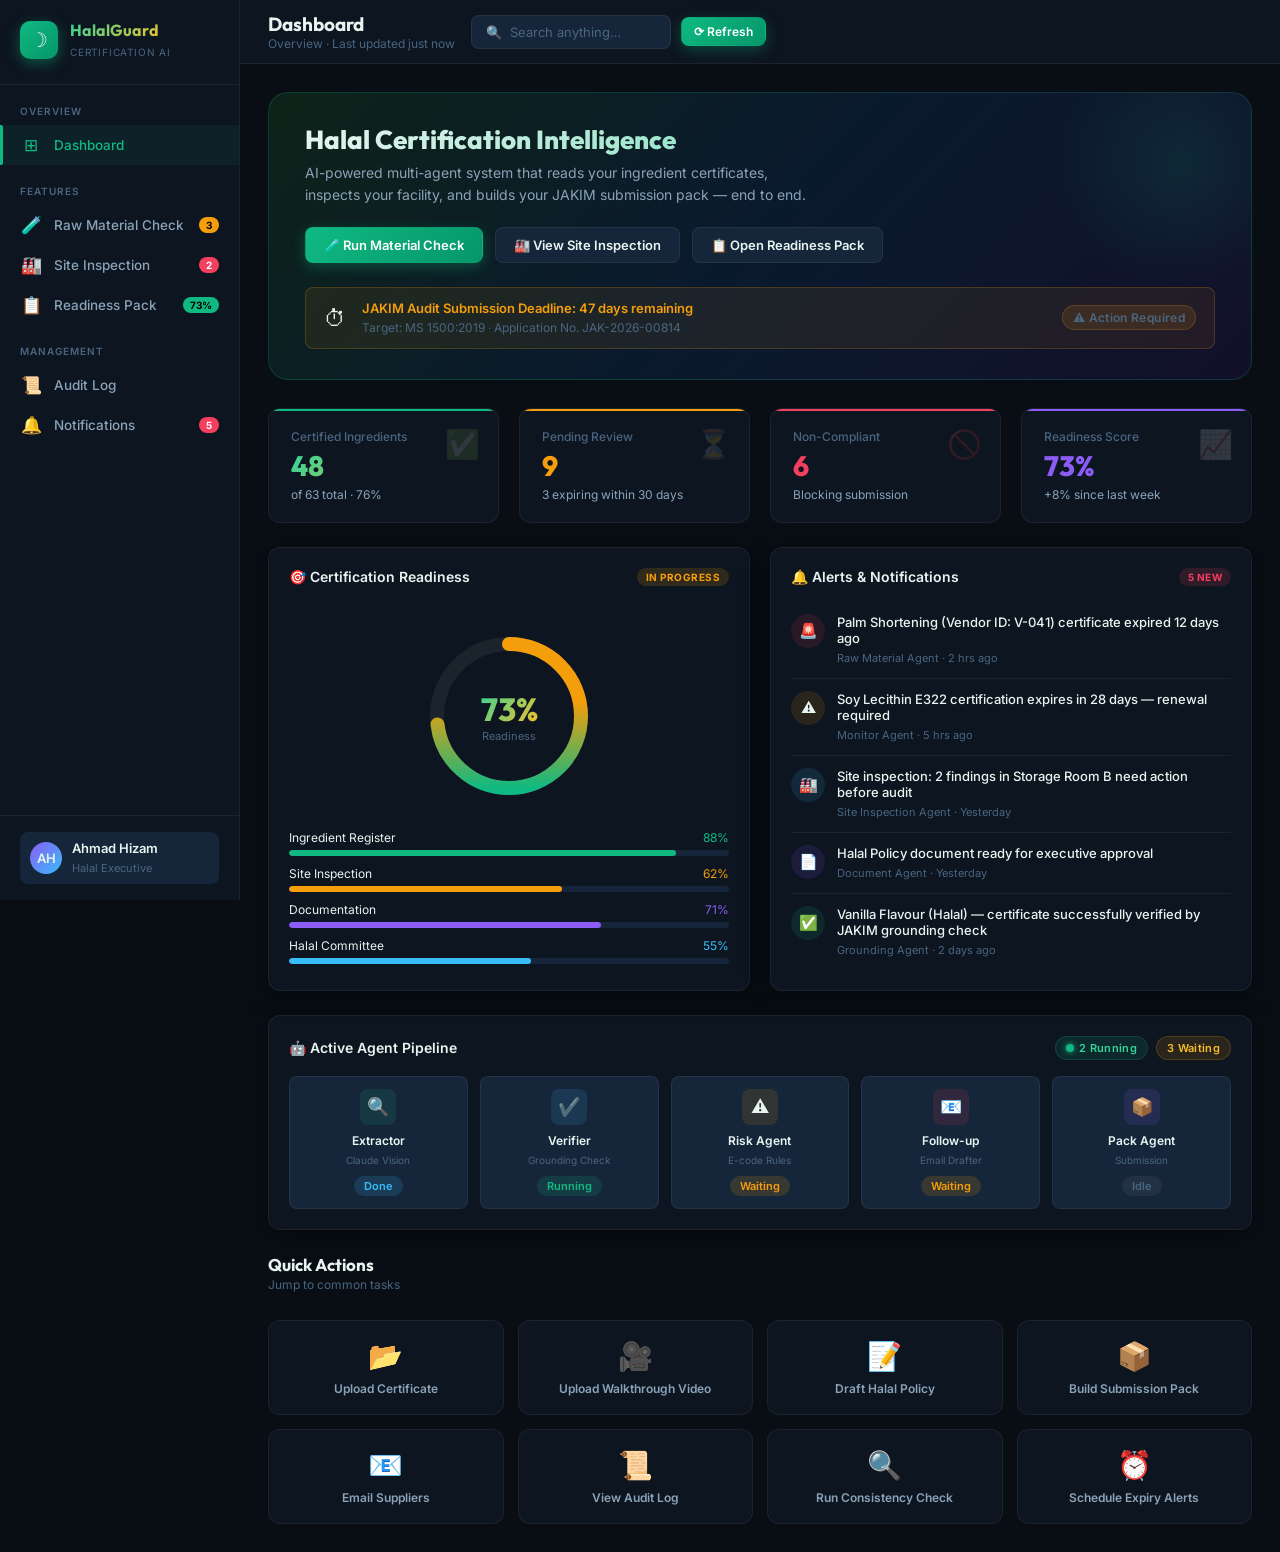
==== dashboard/index.html @ 676f3e1f "Add HalalReady dashboard frontend suite and proposal" ====
<!DOCTYPE html>
<html lang="en">
<head>
  <meta charset="UTF-8" />
  <meta name="viewport" content="width=device-width, initial-scale=1.0" />
  <title>HalalGuard — Halal Certification Intelligence Platform</title>
  <script>window.location.replace("dashboard.html");</script>
</head>
<body></body>
</html>
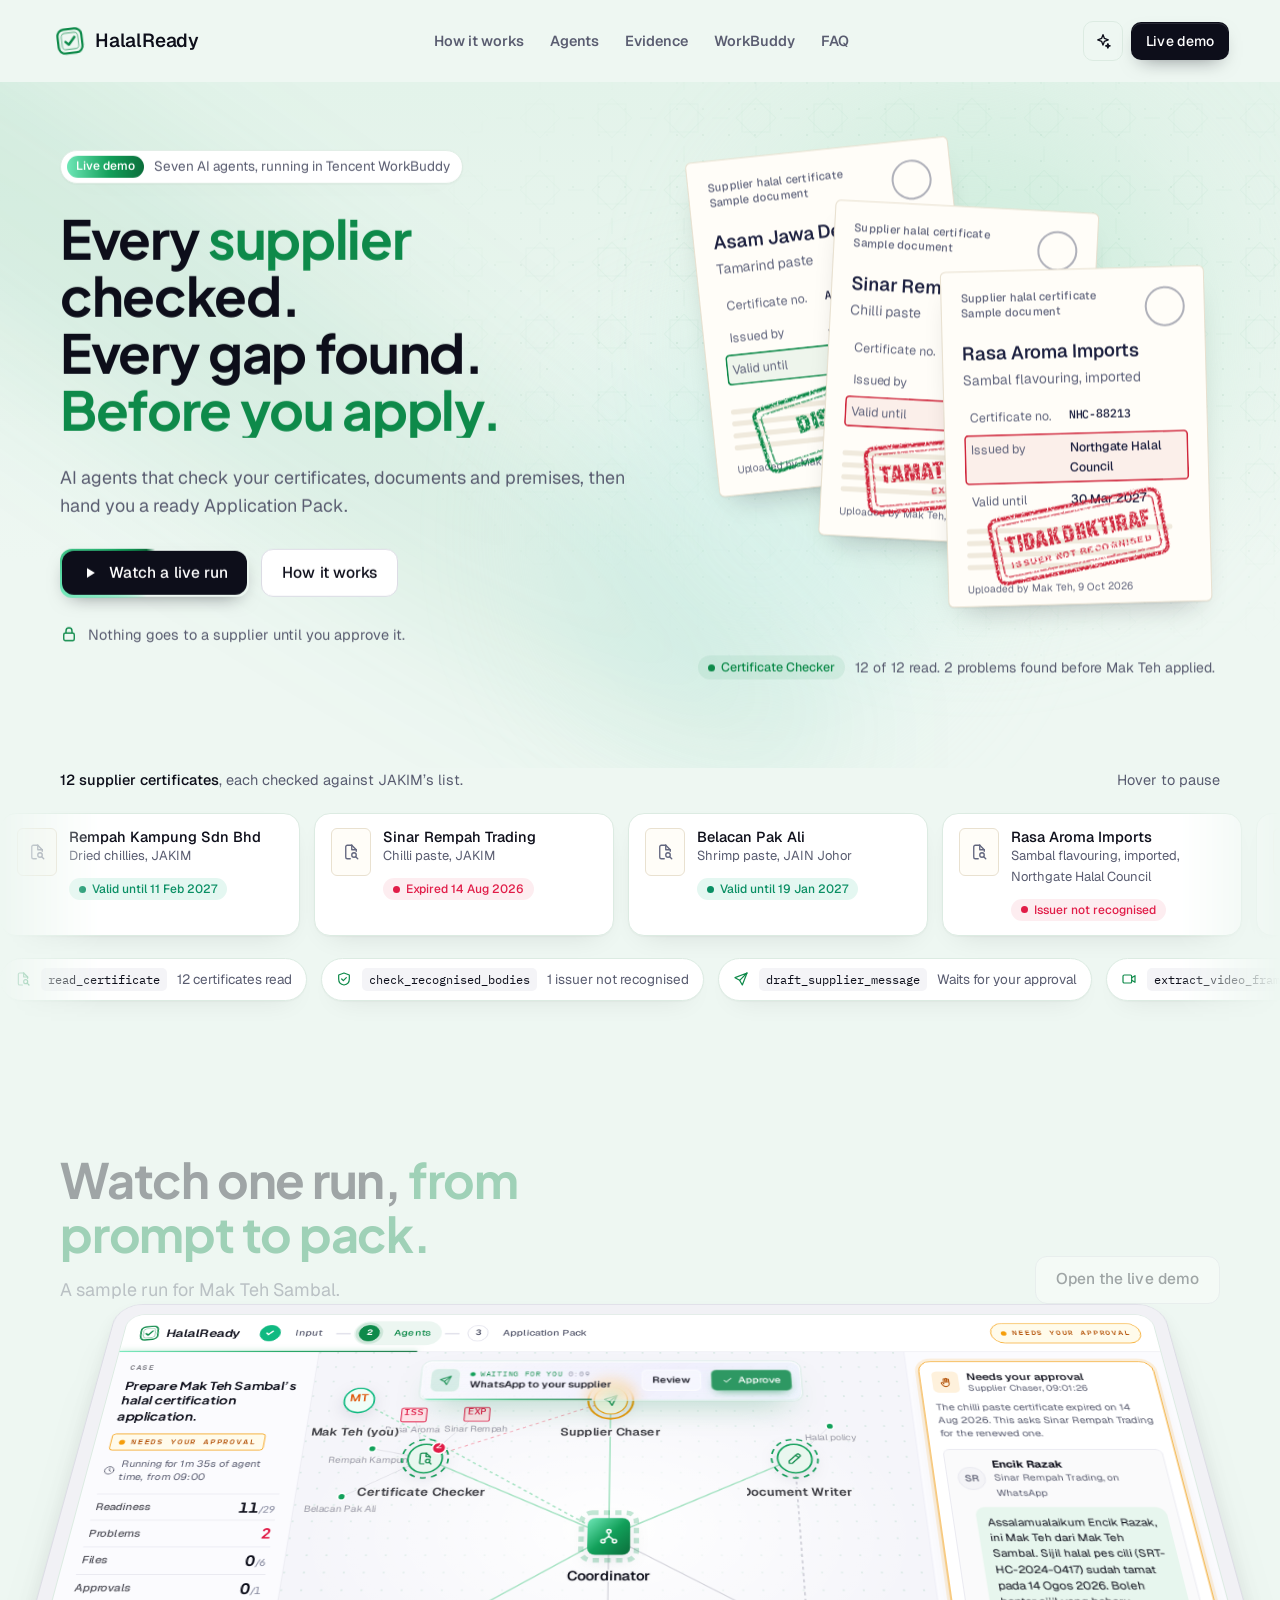
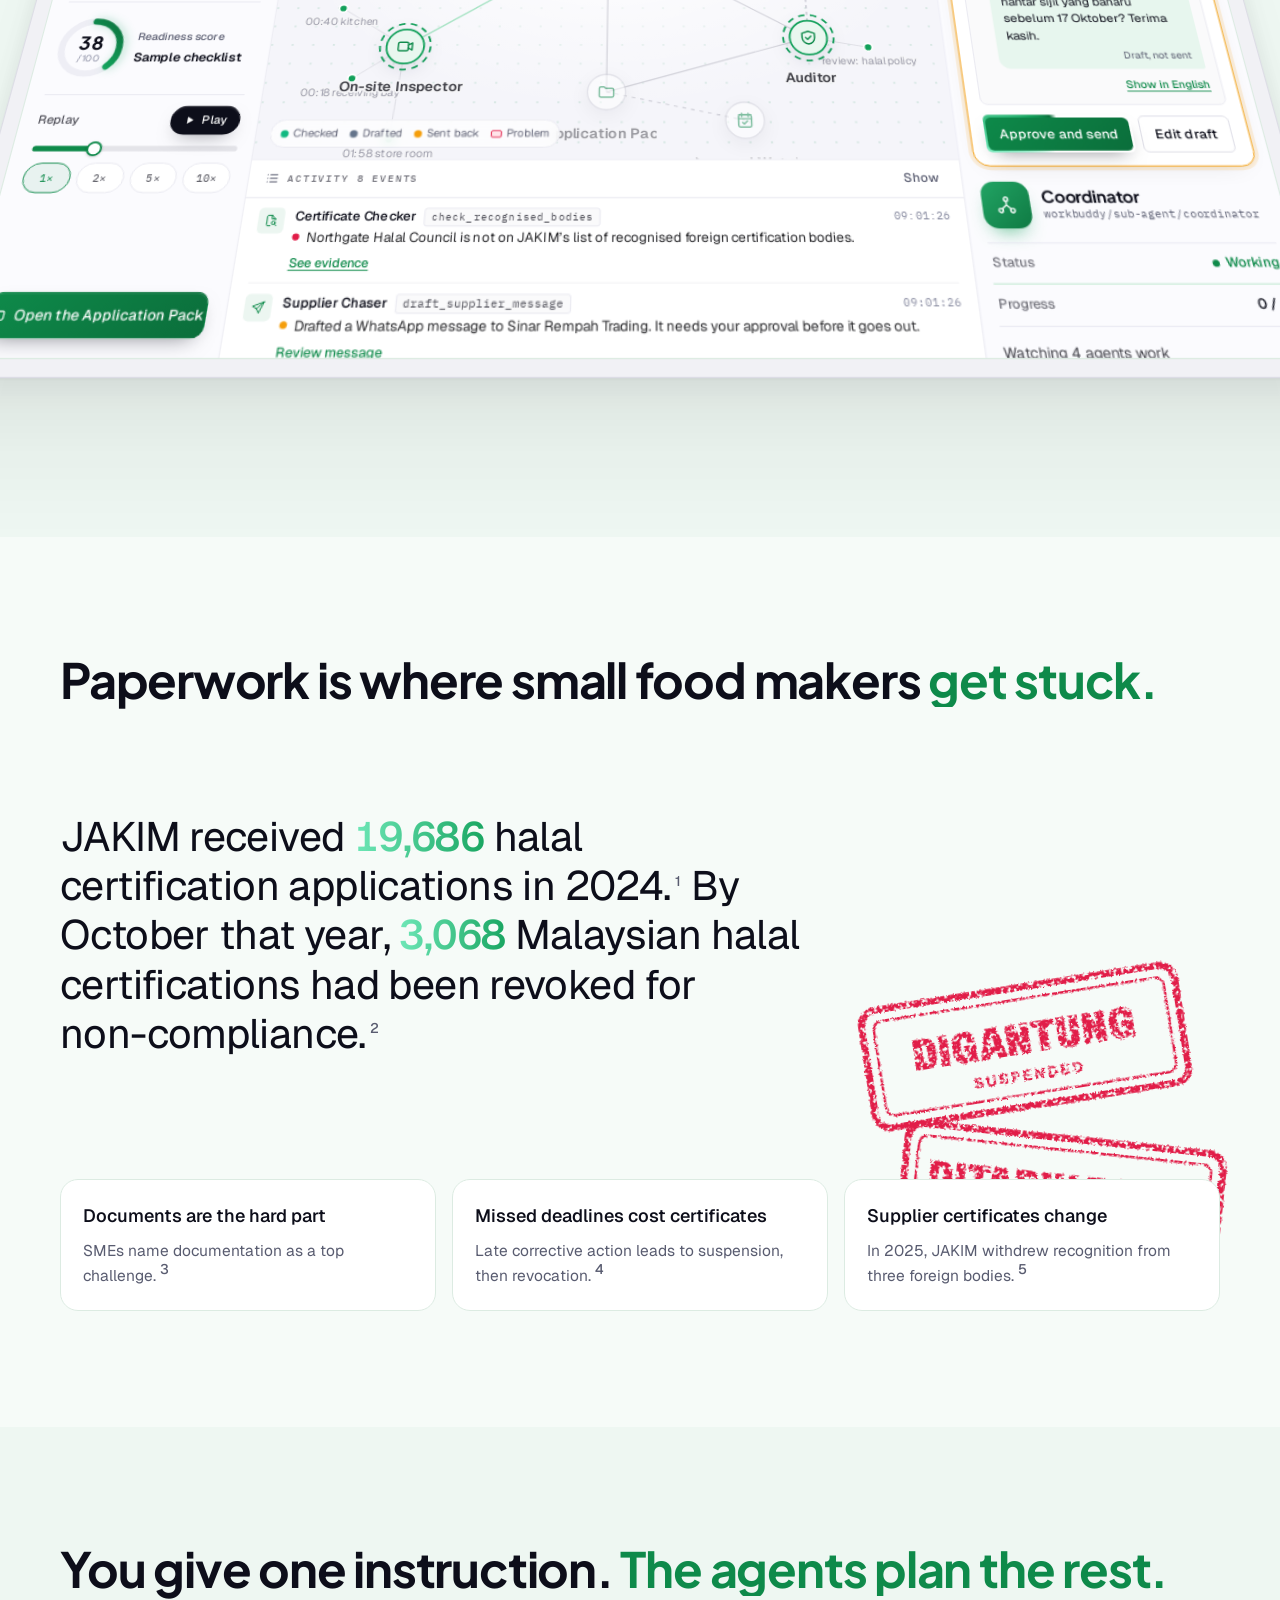
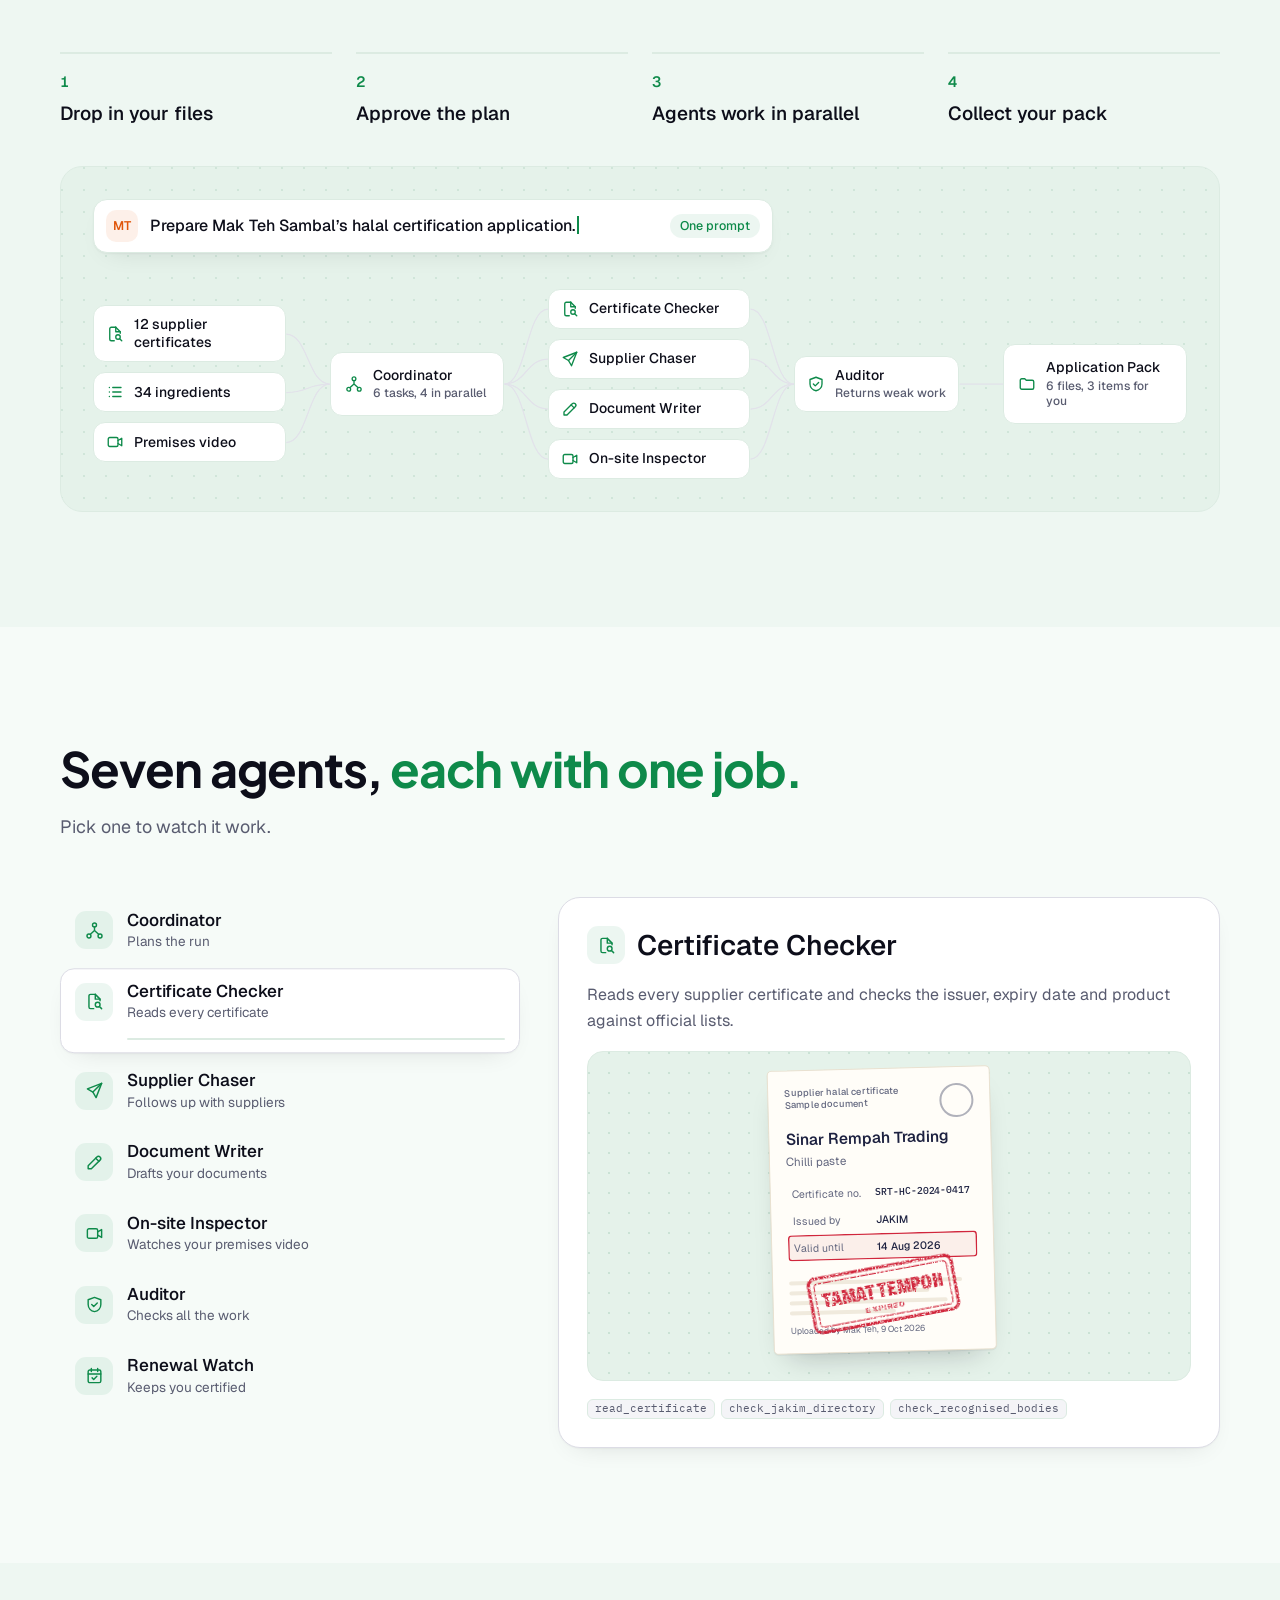
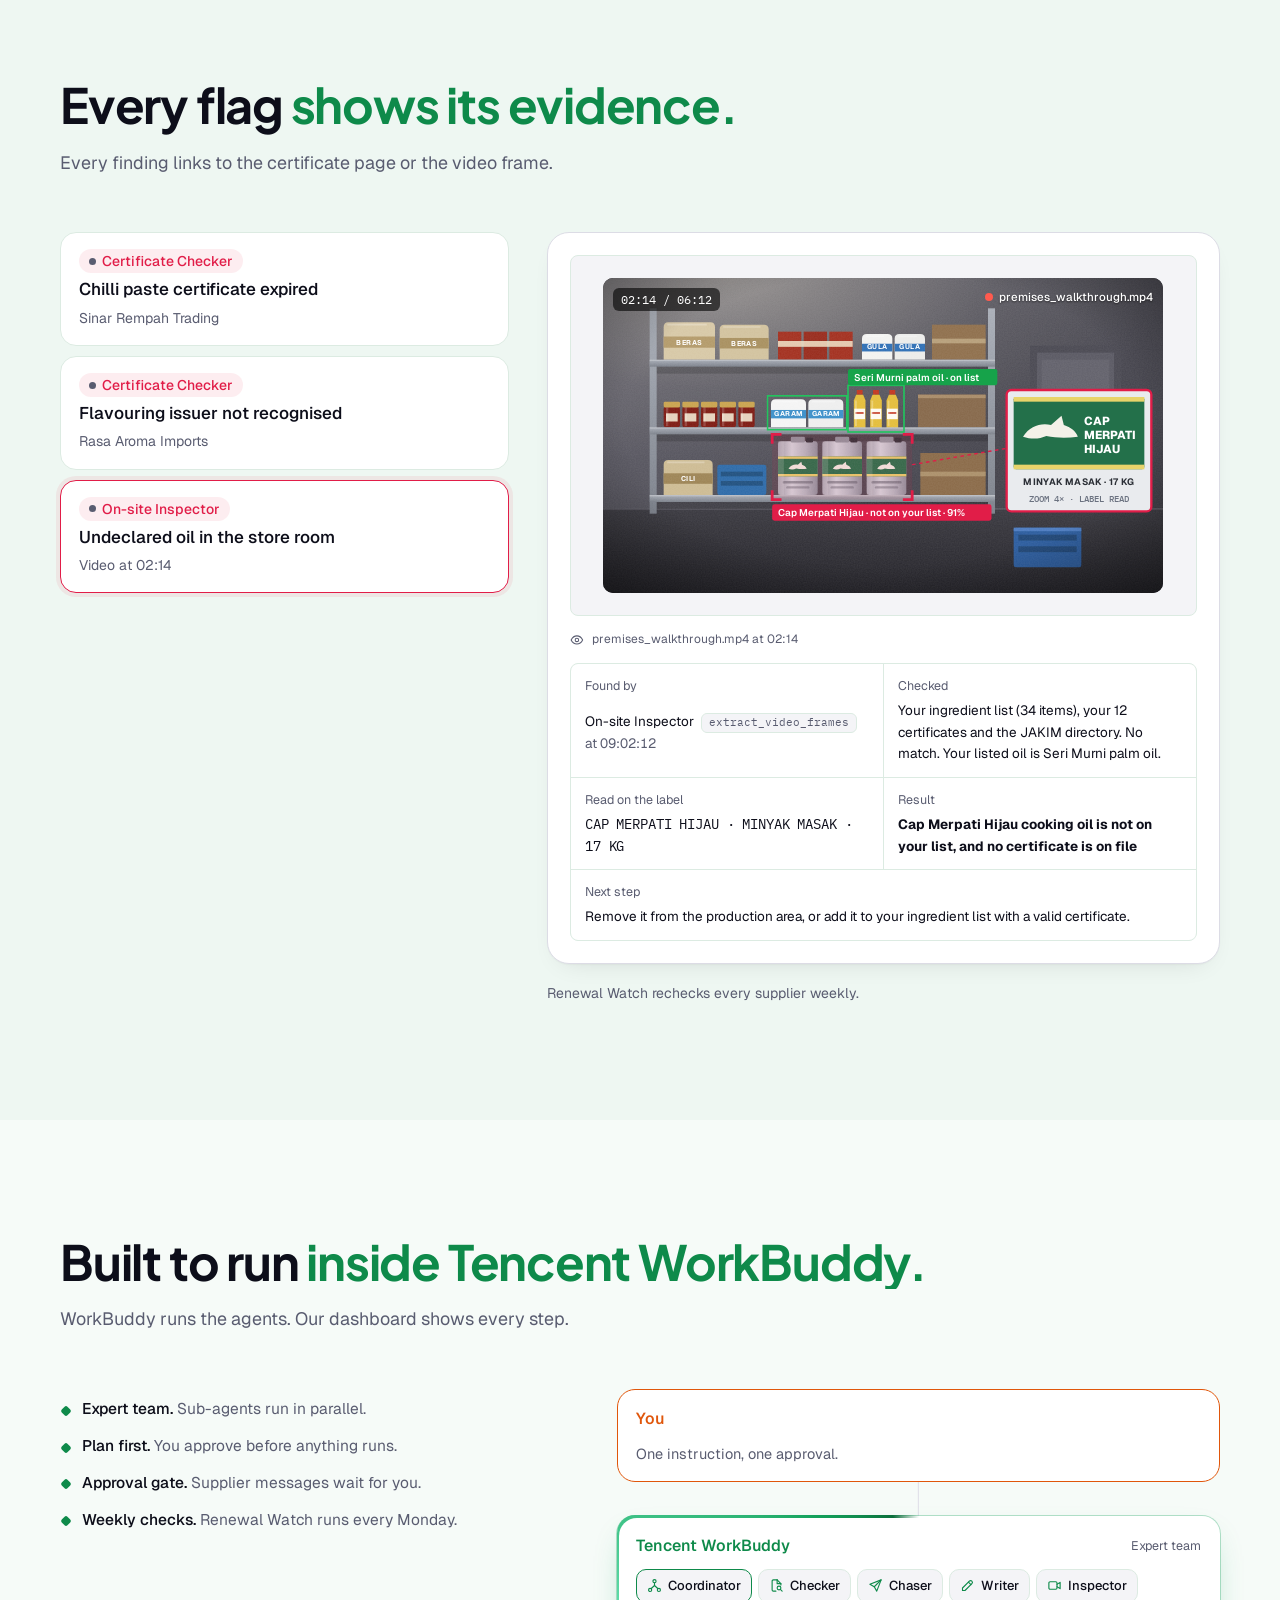
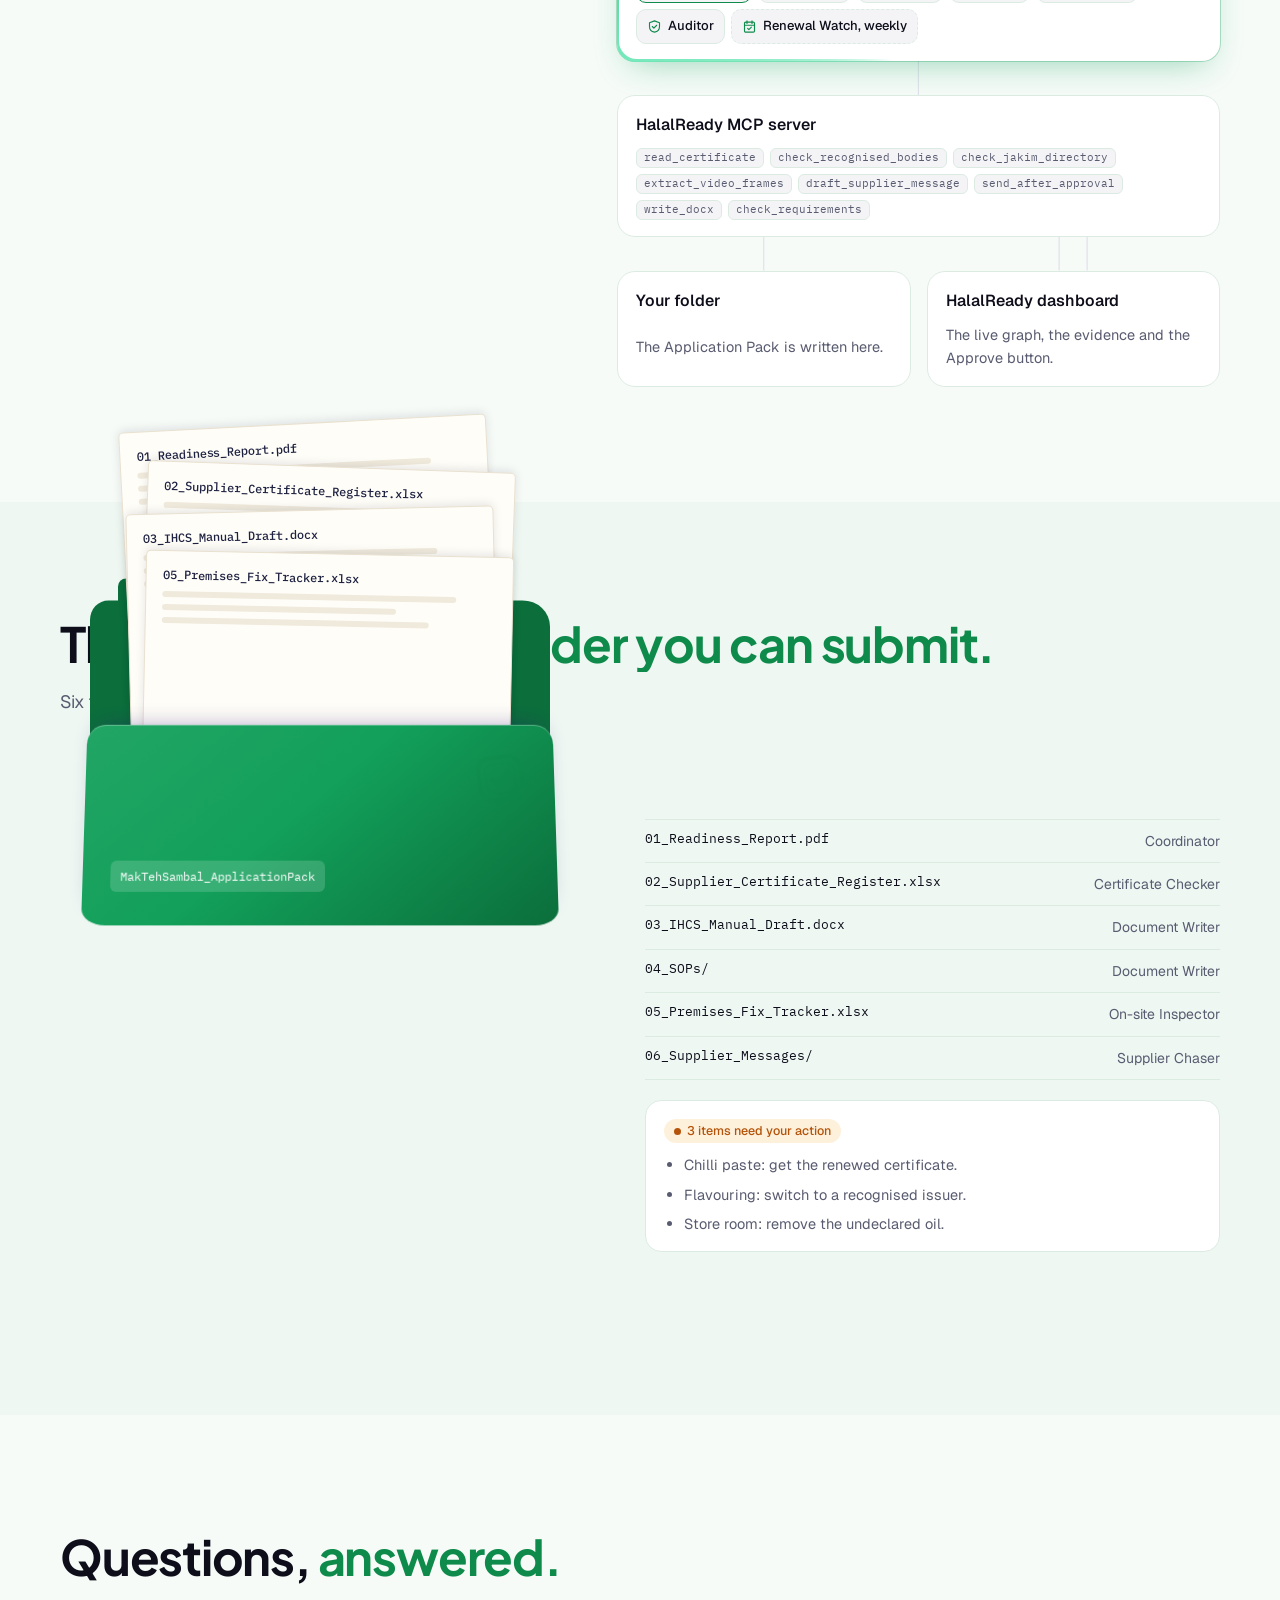
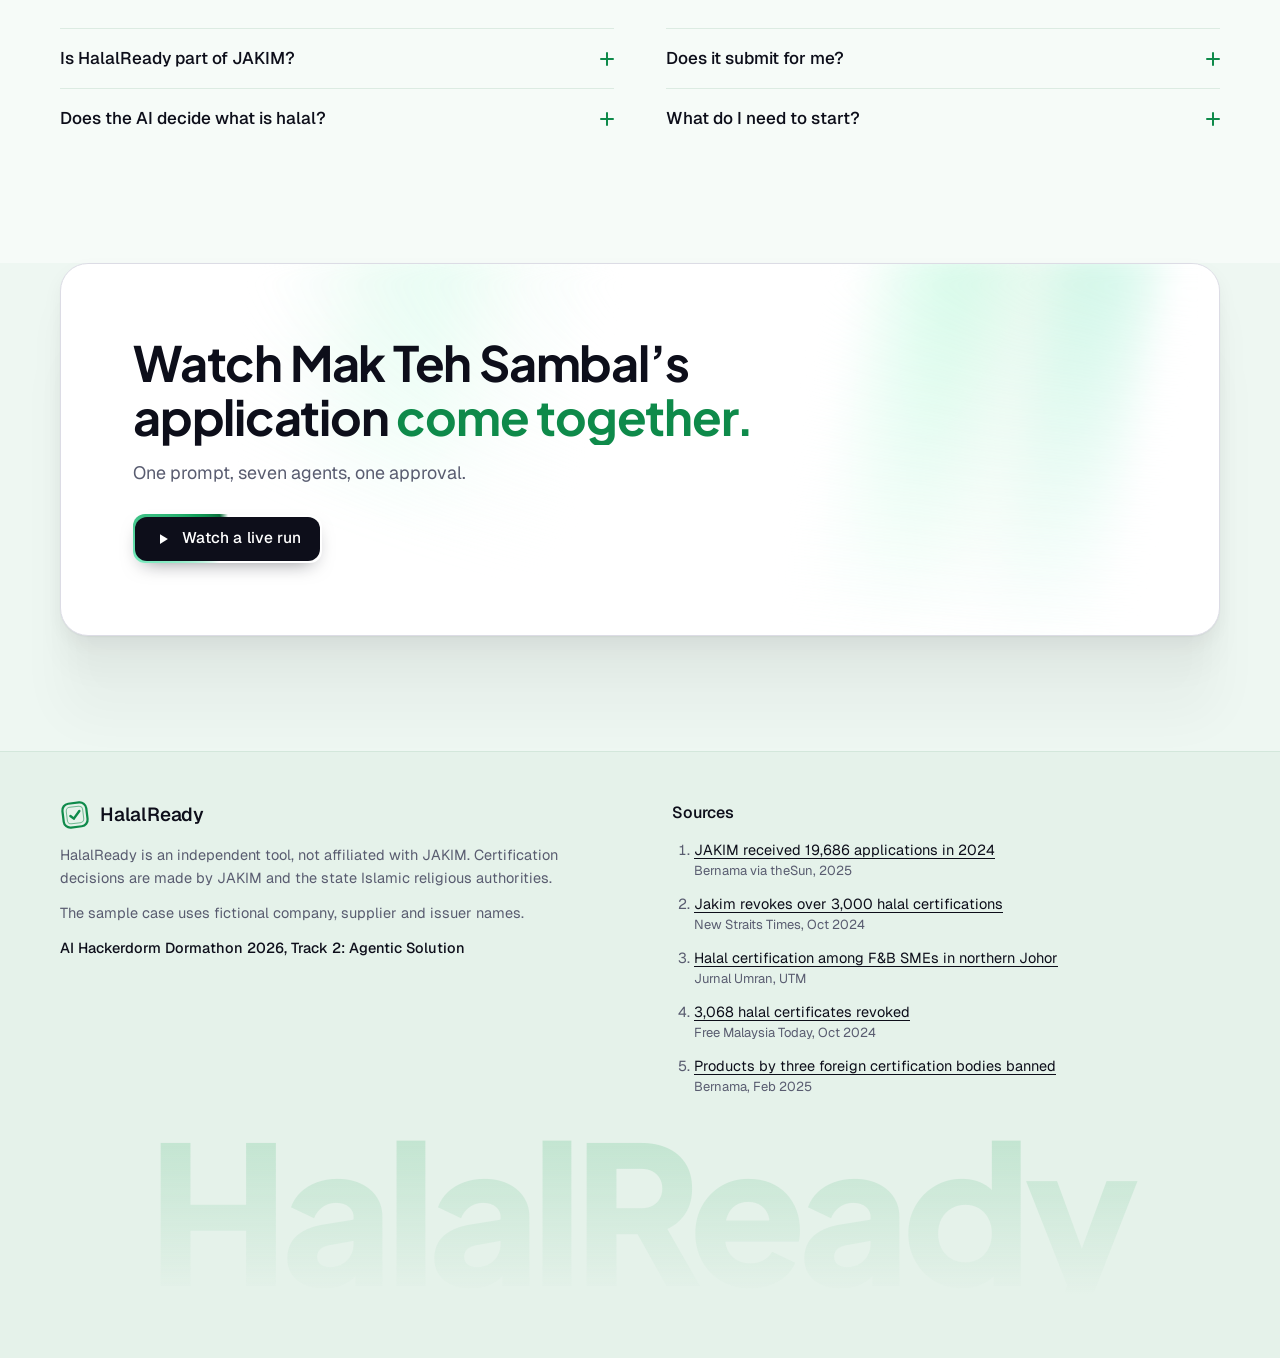
==== commit 957ccf3b: "integrate with ui" ====
--- a/dashboard/index.html
+++ b/dashboard/index.html
@@ -1,10 +1,5452 @@
-<!DOCTYPE html>
-<html lang="en">
-<head>
-  <meta charset="UTF-8" />
-  <meta name="viewport" content="width=device-width, initial-scale=1.0" />
-  <title>HalalGuard — Halal Certification Intelligence Platform</title>
-  <script>window.location.replace("dashboard.html");</script>
-</head>
-<body></body>
-</html>
+<!doctype html><html><head><meta charset=utf8><meta name=viewport content="width=device-width,initial-scale=1,viewport-fit=cover"><style>:root{color-scheme:light;box-sizing:border-box;padding-top:env(safe-area-inset-top,0px);padding-bottom:env(safe-area-inset-bottom,0px)}html{scroll-padding-top:env(safe-area-inset-top,0px)}body{margin:0;padding:0;font:14px -apple-system,BlinkMacSystemFont,sans-serif;background:#fff;color:#000}img{max-width:100%}[hidden]:not([hidden=until-found i]){display:none!important}</style><style>
+/* HalalReady live: the few pieces the template's live demo doesn't have.
+   Injected after the template's own styles by scripts/build_dashboard.py. */
+.demo-menu { position: relative; }
+.demo-list { position: absolute; right: 0; top: calc(100% + 6px); z-index: 30; width: 270px; padding: 6px; display: grid;
+  border-radius: 10px; background: #FFFFFF; border: 1px solid var(--bd2, #D4D4DB); box-shadow: 0 18px 40px -18px rgba(13, 14, 26, .35); }
+.demo-list[hidden] { display: none; }
+.demo-list button { display: grid; gap: 1px; text-align: left; border: 0; background: none; padding: 8px 10px; border-radius: 7px; cursor: pointer; }
+.demo-list button:hover { background: var(--wash, #FAFAFB); }
+.demo-list b { font-size: 13.5px; font-weight: 560; }
+.demo-list span { font-size: 12px; color: var(--muted); }
+
+.ap + .ap { margin-top: 10px; }
+.plan-steps { list-style: none; margin: 0; padding: 0; display: grid; gap: 8px; }
+.plan-steps li { display: grid; grid-template-columns: 26px minmax(0, 1fr); gap: 10px; align-items: center; padding: 8px 10px;
+  border-radius: 8px; background: var(--wash, #FAFAFB); border: 1px solid var(--bd, #E4E4E9); }
+.plan-steps b { display: block; font-size: 13px; line-height: 1.25; }
+.plan-steps span { font-size: 12.5px; color: var(--muted); }
+.ap-q { display: flex; gap: 10px; align-items: flex-start; }
+.ap-thumb { width: 64px; height: 64px; flex: none; object-fit: cover; border-radius: 6px; border: 1px solid var(--bd, #E4E4E9); cursor: zoom-in; background: var(--surface-2); }
+.ap-drop { padding: 10px 12px; min-height: 0; font-size: 13px; }
+.ap-drop .fn { overflow: hidden; text-overflow: ellipsis; white-space: nowrap; }
+.ap .draft { min-height: 0; }
+
+.evd-img { display: block; max-width: 100%; max-height: 60vh; border-radius: 6px; border: 1px solid var(--line); background: #FFFFFF; }
+.evd-none { margin: 0; padding: 30px 10px; color: var(--muted); font-size: 13px; }
+.vw-fig .evd-img { max-height: 340px; }
+.wa-in { justify-self: start; background: #FFFFFF; border: 1px solid var(--bd, #E4E4E9); border-radius: 12px 12px 12px 3px; display: grid; gap: 6px; }
+.wa-img { max-width: 220px; border-radius: 8px; border: 1px solid var(--bd, #E4E4E9); }
+.in-sample { justify-self: center; margin-top: -4px; }
+.fb-dl { margin: 4px 0 0; justify-self: start; }
+.pg mark { background: var(--attn-wash, rgba(245, 158, 11, .14)); color: var(--attn, #B45309); padding: 0 3px; border-radius: 3px; }
+.tile-list .fn { color: inherit; text-decoration: none; }
+.tile-list .fn:hover { text-decoration: underline; }
+</style>
+</head><body>
+<title>HalalReady</title>
+<meta name="description" content="AI agents in Tencent WorkBuddy that check every supplier certificate, find every gap and prepare a halal certification Application Pack.">
+<link rel="preconnect" href="https://fonts.googleapis.com">
+<link rel="preconnect" href="https://fonts.gstatic.com" crossorigin>
+<link rel="stylesheet" href="https://fonts.googleapis.com/css2?family=Plus+Jakarta+Sans:wght@500..800&amp;family=Geist:wght@300..800&amp;family=Archivo:wdth,wght@62..125,700..900&amp;family=IBM+Plex+Mono:wght@400;500;600&amp;display=swap">
+<style>
+/* HalalReady: the site and the live demo.
+   White first. Ink indigo for the brand, a cyan-indigo-violet light for things
+   that move (beams, borders, progress), and status colours kept apart.
+   One theme by design: the page is white whatever the viewer's setting. */
+:root {
+  --ground: #FFFFFF;
+  --ground-2: #FAFAFC;
+  --surface: #FFFFFF;
+  --surface-2: #F4F4F7;
+  --line: #ECECF2;
+  --line-strong: #DCDCE5;
+  --text: #0D0E1A;
+  --muted: #595C70;
+  --faint: #8A8DA2;
+  --ink: #0E8A4A;
+  --ink-strong: #0B6E3B;
+  --ink-wash: rgba(14, 138, 74, .08);
+  --on-ink: #FFFFFF;
+  --btn: #0D0E1A;
+  --on-btn: #FFFFFF;
+  --g1: #6EE7B7;
+  --g2: #12A05A;
+  --g3: #0B6E3B;
+  --grad: linear-gradient(90deg, #6EE7B7, #12A05A 55%, #0B6E3B);
+  --human: #E0560B;
+  --human-wash: rgba(234, 88, 12, .09);
+  --ok: #0A8F64;
+  --ok-fill: #10B981;
+  --ok-wash: rgba(16, 185, 129, .11);
+  --attn: #B45309;
+  --attn-fill: #F59E0B;
+  --attn-wash: rgba(245, 158, 11, .14);
+  --on-attn: #FFFFFF;
+  --bad: #E11D48;
+  --bad-wash: rgba(225, 29, 72, .08);
+  --edge: #E2E2EA;
+  --dot: rgba(13, 14, 26, .10);
+  --veil: rgba(255, 255, 255, .78);
+  --bubble: #E7F6EE;
+  --spot: #22A565;
+  --spot-alpha: .09;
+  --paper: #FFFDF8;
+  --paper-2: #F0EADD;
+  --paper-ink: #1D2140;
+  --paper-muted: #63677F;
+  --paper-line: #E9E1D0;
+  --stamp: #0E8A4A;
+  --stamp-bad: #D0263C;
+  --folder-back: #0B6E3B;
+  --folder-front: #13985A;
+  --still-wall: #3B3A44;
+  --still-shelf: #6B5A47;
+  --still-floor: #2A2A31;
+  --glow: 0 0 0 1px rgba(18, 160, 90, .30), 0 14px 34px -14px rgba(18, 160, 90, .45);
+  --shadow: 0 1px 2px rgba(13, 14, 26, .04), 0 10px 28px -16px rgba(13, 14, 26, .16);
+  --shadow-lg: 0 1px 2px rgba(13, 14, 26, .05), 0 9px 20px rgba(13, 14, 26, .05), 0 37px 37px rgba(13, 14, 26, .04), 0 84px 50px rgba(13, 14, 26, .03);
+  --paper-shadow: 0 1px 1px rgba(13, 14, 26, .06), 0 16px 30px -16px rgba(13, 14, 26, .28);
+  --font-display: "Geist", "Inter", "Helvetica Neue", Arial, system-ui, sans-serif;
+  --font-head: "Plus Jakarta Sans", "Geist", system-ui, sans-serif;
+  --font-serif: "Instrument Serif", "Iowan Old Style", Georgia, serif;
+  --font-stamp: "Archivo", "Arial Narrow", Arial, sans-serif;
+  --font-body: "Geist", system-ui, -apple-system, "Segoe UI", Roboto, sans-serif;
+  --font-mono: "IBM Plex Mono", ui-monospace, SFMono-Regular, Menlo, Consolas, monospace;
+  --r-panel: 14px;
+  --r-btn: 12px;
+  --ease: cubic-bezier(.2, .8, .2, 1);
+  --spring: cubic-bezier(.3, 1.35, .45, 1);
+  color-scheme: light;
+}
+
+*, *::before, *::after { box-sizing: border-box; }
+html { -webkit-text-size-adjust: 100%; }
+body {
+  margin: 0;
+  background: var(--ground);
+  color: var(--text);
+  font-family: var(--font-body);
+  font-size: 16px;
+  line-height: 1.6;
+  -webkit-font-smoothing: antialiased;
+  text-rendering: optimizeLegibility;
+}
+body.is-demo { overflow: hidden; }
+img, svg { max-width: 100%; }
+a { color: inherit; }
+button { font: inherit; color: inherit; }
+p { margin: 0; }
+:focus-visible { outline: 2px solid var(--ink); outline-offset: 3px; border-radius: 6px; }
+html:not(.no-motion) { scroll-behavior: smooth; }
+.defs { position: absolute; width: 0; height: 0; overflow: hidden; }
+.mono { font-family: var(--font-mono); letter-spacing: -.01em; }
+.tnum { font-variant-numeric: tabular-nums; }
+.sr-only { position: absolute; width: 1px; height: 1px; padding: 0; margin: -1px; overflow: hidden; clip: rect(0 0 0 0); white-space: nowrap; border: 0; }
+.ico { display: inline-block; width: 1.15em; height: 1.15em; flex: none; vertical-align: -.2em; }
+.ico svg { width: 100%; height: 100%; display: block; }
+
+.wrap { width: 100%; max-width: 1240px; margin-inline: auto; padding-inline: clamp(16px, 4vw, 40px); }
+.section { padding-block: clamp(72px, 9vw, 128px); }
+section[id] { scroll-margin-top: 84px; }
+.section-head { display: grid; gap: 16px; max-width: none; margin-bottom: clamp(32px, 5vw, 56px); }
+.h-display, .h-section, h3 { font-family: var(--font-display); text-wrap: balance; margin: 0; }
+.h-display { font-family: var(--font-head); font-weight: 700; letter-spacing: -.025em; line-height: 1.06; }
+.h-section { font-family: var(--font-head); font-weight: 700; font-size: clamp(32px, 3.8vw, 52px); line-height: 1.12; letter-spacing: -.025em; }
+.h-soft { color: var(--ink); }
+
+.lead { font-size: clamp(17px, 1.4vw, 19.5px); line-height: 1.55; color: var(--muted); max-width: 60ch; text-wrap: pretty; }
+
+/* Buttons and chips */
+.btn {
+  --h: 48px;
+  display: inline-flex; align-items: center; justify-content: center; gap: 10px;
+  min-height: var(--h); padding: 0 20px; border-radius: var(--r-btn);
+  border: 1px solid transparent; background: none;
+  font-weight: 500; font-size: 15.5px; font-stretch: 104%; letter-spacing: .005em;
+  text-decoration: none; cursor: pointer; white-space: nowrap;
+  transition: transform .16s ease, box-shadow .25s ease, background-color .2s ease, border-color .2s ease, color .2s ease;
+}
+.btn:active { transform: translateY(1px); }
+.btn-ink { background: var(--btn); color: var(--on-btn); box-shadow: 0 1px 0 rgba(255, 255, 255, .12) inset, 0 8px 20px -10px rgba(13, 14, 26, .55); }
+.btn-ink:hover { transform: translateY(-1px); box-shadow: 0 1px 0 rgba(255, 255, 255, .12) inset, 0 14px 28px -12px rgba(18, 160, 90, .6); }
+.btn-line { color: var(--text); border-color: var(--line-strong); background: var(--surface); }
+.btn-line:hover { border-color: var(--text); }
+.btn-sm { --h: 38px; padding: 0 14px; font-size: 14px; border-radius: 10px; }
+.btn[disabled] { opacity: .5; cursor: default; transform: none; box-shadow: none; }
+.icon-btn {
+  width: 40px; height: 40px; display: inline-grid; place-items: center; flex: none;
+  border-radius: 10px; border: 1px solid var(--line); background: transparent; color: var(--text); cursor: pointer;
+  transition: background-color .2s ease, border-color .2s ease;
+}
+.icon-btn:hover { border-color: var(--line-strong); background: var(--surface-2); }
+.icon-btn .ico { width: 18px; height: 18px; }
+.chip {
+  display: inline-flex; align-items: center; gap: 6px; height: 24px; padding: 0 10px;
+  border-radius: 999px; font-size: 12.5px; font-weight: 500; line-height: 1;
+  background: var(--surface-2); color: var(--muted); white-space: nowrap;
+}
+.chip .d { width: 7px; height: 7px; border-radius: 50%; background: currentColor; flex: none; }
+.chip.ok { background: var(--ok-wash); color: var(--ok); }
+.chip.attn { background: var(--attn-wash); color: var(--attn); }
+.chip.bad { background: var(--bad-wash); color: var(--bad); }
+.chip.ink { background: var(--ink-wash); color: var(--ink); }
+.chip.human { background: var(--human-wash); color: var(--human); }
+.tool {
+  display: inline-flex; align-items: center; height: 20px; padding: 0 7px; border-radius: 6px;
+  font-family: var(--font-mono); font-size: 11px; color: var(--muted);
+  background: var(--surface-2); border: 1px solid var(--line); white-space: nowrap;
+}
+
+/* Logo */
+.logo {
+  display: inline-flex; align-items: center; gap: 10px; text-decoration: none; color: var(--text);
+  font-family: var(--font-display); font-weight: 560; font-stretch: 112%; font-size: 19px; letter-spacing: -.01em;
+}
+.logo-mark { width: 30px; height: 30px; flex: none; color: var(--ink); }
+
+/* Paper documents and ink stamps (shared by the site and the demo) */
+.paper {
+  position: absolute; left: 0; top: 0;
+  width: 16.5em; height: 21em; padding: 1.2em 1.2em 1em;
+  background: var(--paper); color: var(--paper-ink);
+  border: 1px solid var(--paper-line); border-radius: .35em;
+  box-shadow: var(--paper-shadow);
+  display: flex; flex-direction: column; gap: .75em;
+  transform-origin: 50% 60%; overflow: hidden;
+}
+.paper.is-static { position: relative; }
+.paper-top { display: flex; justify-content: space-between; align-items: flex-start; gap: .6em; }
+.paper-kind { font-size: .7em; font-weight: 500; color: var(--paper-muted); letter-spacing: .02em; line-height: 1.3; }
+.paper-seal { width: 2.5em; height: 2.5em; border-radius: 50%; border: .16em double var(--paper-muted); opacity: .5; flex: none; }
+.paper-supplier { font-family: var(--font-display); font-weight: 560; font-stretch: 96%; font-size: 1.16em; line-height: 1.12; }
+.paper-item { font-size: .86em; color: var(--paper-muted); margin-top: -.5em; }
+.paper-fields { display: grid; gap: .1em; margin: 0; font-size: .78em; }
+.paper-fields > div { display: grid; grid-template-columns: 7.4em minmax(0, 1fr); gap: .5em; padding: .42em .5em; border-radius: .35em; transition: box-shadow .3s ease, background-color .3s ease; }
+.paper-fields dt { color: var(--paper-muted); }
+.paper-fields dd { margin: 0; font-weight: 500; min-width: 0; overflow-wrap: anywhere; }
+.paper-fields dd.mono { font-weight: 500; font-size: .94em; }
+.paper-fields > div.hl { box-shadow: inset 0 0 0 .13em var(--stamp); background: rgba(14, 138, 74, .07); }
+.paper-fields > div.hl.bad { box-shadow: inset 0 0 0 .13em var(--stamp-bad); background: rgba(194, 54, 43, .07); }
+.paper-lines { display: grid; gap: .45em; margin-top: auto; }
+.paper-lines i { display: block; height: .3em; border-radius: .2em; background: var(--paper-2); }
+.paper-foot { font-size: .64em; color: var(--paper-muted); }
+.paper-scan {
+  position: absolute; left: 0; right: 0; top: 0; height: 3.2em; margin-top: -3.2em;
+  background: linear-gradient(to bottom, rgba(14, 138, 74, 0), rgba(14, 138, 74, .12) 70%, rgba(14, 138, 74, .55) 97%, rgba(14, 138, 74, 0));
+  opacity: 0; pointer-events: none;
+}
+.stamp-slot { position: absolute; left: 50%; top: 80%; width: 11.2em; transform: translate(-50%, -50%) rotate(var(--sr, -11deg)); pointer-events: none; }
+.stamp-slot svg { width: 100%; height: auto; display: block; overflow: visible; }
+.stamp { color: var(--stamp); }
+.stamp.bad { color: var(--stamp-bad); }
+
+/* Video still (stylised frame from the walkthrough video) */
+.still { position: relative; border-radius: 10px; overflow: hidden; background: var(--still-floor); aspect-ratio: 16 / 9; }
+.still svg { width: 100%; height: 100%; display: block; }
+.still-tc {
+  position: absolute; left: 10px; top: 10px; padding: 2px 8px; border-radius: 6px;
+  background: rgba(0, 0, 0, .6); color: #FFFFFF; font-family: var(--font-mono); font-size: 12px;
+}
+.still-rec { position: absolute; right: 10px; top: 10px; display: inline-flex; align-items: center; gap: 6px; color: #FFFFFF; font-size: 11.5px; font-weight: 500; text-shadow: 0 1px 2px rgba(0, 0, 0, .6); }
+.still-rec::before { content: ""; width: 8px; height: 8px; border-radius: 50%; background: #FF5A4E; }
+.still-box { transition: opacity .35s ease; }
+.still.nobox .still-box { opacity: 0; }
+
+/* ---------- Motion: Aceternity UI effects, rebuilt without dependencies ----------
+   Moving Border, Text Generate Effect, Flip Words, Background Beams With
+   Collision, Infinite Moving Cards, Card Spotlight / Glowing Effect,
+   Card Hover Effect (sliding highlight), Aurora Background, Sparkles,
+   3D Card Effect and Container Scroll Animation (in site.css / site.js). */
+
+/* Moving Border: a comet of light running round the edge */
+@property --mb-a { syntax: '<angle>'; inherits: false; initial-value: 0deg; }
+.mb { position: relative; isolation: isolate; }
+.mb::before {
+  content: ""; position: absolute; inset: -1.5px; border-radius: inherit; z-index: -2; pointer-events: none;
+  background: conic-gradient(from var(--mb-a), transparent 0deg 200deg, var(--g1) 260deg, var(--g2) 305deg, var(--g3) 340deg, transparent 360deg);
+  animation: mb-spin var(--mb-speed, 3.2s) linear infinite;
+}
+.mb::after {
+  content: ""; position: absolute; inset: 1px; border-radius: inherit; z-index: -1; pointer-events: none;
+  background: var(--mb-fill, var(--btn));
+}
+.btn.mb { border-color: transparent; background: transparent; }
+@keyframes mb-spin { to { --mb-a: 360deg; } }
+
+/* Text Generate Effect: words arrive out of a blur */
+.tg-ready .w { display: inline-block; opacity: 0; filter: blur(10px); transform: translateY(.18em); }
+.tg-in .w { animation: tg-word .8s var(--ease) forwards; animation-delay: calc(var(--i) * 60ms + var(--tg-delay, 0ms)); }
+@keyframes tg-word { to { opacity: 1; filter: none; transform: none; } }
+
+/* Flip Words */
+.flip { position: relative; display: inline-block; white-space: nowrap; color: var(--ink); }
+.flip .fl { display: inline-block; }
+.flip .fl.in { animation: fl-in .5s var(--ease) both; animation-delay: calc(var(--i) * 38ms); }
+.flip-out { position: absolute; left: 0; top: 0; pointer-events: none; animation: fl-out .55s var(--ease) forwards; }
+@keyframes fl-in { from { opacity: 0; transform: translateY(.35em); filter: blur(8px); } to { opacity: 1; transform: none; filter: blur(0); } }
+@keyframes fl-out { to { opacity: 0; transform: translate(.6em, -.8em) scale(1.6); filter: blur(8px); } }
+
+/* Background Beams With Collision */
+.bbc { position: absolute; inset: 0; overflow: hidden; pointer-events: none; }
+.fb {
+  position: absolute; top: 0; width: 2px; border-radius: 2px;
+  background: linear-gradient(to bottom, rgba(18, 160, 90, 0), var(--g2) 70%, var(--g3));
+  will-change: transform;
+}
+.bbc-floor { position: absolute; left: 0; right: 0; bottom: 0; height: 1px; background: linear-gradient(90deg, transparent, rgba(18, 160, 90, .28), transparent); }
+.burst { position: absolute; width: 0; height: 0; }
+.burst i { position: absolute; left: -1px; top: -4px; width: 2px; height: 7px; border-radius: 2px; background: linear-gradient(to bottom, var(--g2), var(--g3)); }
+.burst b { position: absolute; left: -48px; top: -7px; width: 96px; height: 10px; border-radius: 50%; background: radial-gradient(closest-side, rgba(18, 160, 90, .55), rgba(174, 72, 255, 0)); filter: blur(3px); }
+
+/* Infinite Moving Cards */
+.mq { position: relative; overflow: hidden; -webkit-mask-image: linear-gradient(to right, transparent, #000 10%, #000 90%, transparent); mask-image: linear-gradient(to right, transparent, #000 10%, #000 90%, transparent); }
+.mq-track { display: flex; gap: 14px; width: max-content; padding-block: 8px 22px; animation: mq-run var(--mq-dur, 60s) linear infinite; }
+.mq-track.rev { animation-direction: reverse; }
+.mq:hover .mq-track { animation-play-state: paused; }
+@keyframes mq-run { to { transform: translateX(calc(-50% - 7px)); } }
+
+/* Card Spotlight with a glowing edge that follows the pointer */
+[data-spot] { position: relative; }
+[data-spot]::after {
+  content: ""; position: absolute; inset: 0; border-radius: inherit; pointer-events: none; opacity: 0; transition: opacity .35s ease;
+  background: radial-gradient(340px circle at var(--mx, 50%) var(--my, 50%), rgba(18, 160, 90, .08), transparent 62%);
+}
+[data-spot]::before {
+  content: ""; position: absolute; inset: -1px; border-radius: inherit; padding: 1.5px; pointer-events: none; opacity: 0; transition: opacity .35s ease;
+  background: radial-gradient(260px circle at var(--mx, 50%) var(--my, 50%), var(--g2), var(--g3) 30%, rgba(24, 204, 252, 0) 70%);
+  -webkit-mask: linear-gradient(#000 0 0) content-box, linear-gradient(#000 0 0); -webkit-mask-composite: xor;
+  mask: linear-gradient(#000 0 0) content-box, linear-gradient(#000 0 0); mask-composite: exclude;
+}
+[data-spot]:hover::after, [data-spot]:hover::before { opacity: 1; }
+
+/* Card Hover Effect: one highlight that slides between items */
+.hl-host { position: relative; }
+.hl-host > .hl-pill {
+  position: absolute; left: 0; top: 0; z-index: 0; pointer-events: none; opacity: 0;
+  border-radius: 14px; background: var(--surface-2);
+  transition: transform .42s var(--spring), width .42s var(--spring), height .42s var(--spring), opacity .25s ease;
+}
+.hl-host > .hl-pill.on { opacity: 1; }
+.hl-item { position: relative; z-index: 1; }
+
+/* Aurora Background */
+.aurora { position: absolute; inset: -12px; overflow: hidden; pointer-events: none; z-index: -1; opacity: .55; filter: blur(14px) saturate(1.2); }
+.aurora::before, .aurora::after {
+  content: ""; position: absolute; inset: 0;
+  background-image:
+    repeating-linear-gradient(100deg, #FFFFFF 0%, #FFFFFF 7%, transparent 10%, transparent 12%, #FFFFFF 16%),
+    repeating-linear-gradient(100deg, #10B981 10%, #A7E3C4 15%, #A7F3D0 20%, #D7F2E3 25%, #34D399 30%);
+  background-size: 300%, 200%; background-position: 50% 50%, 50% 50%;
+  -webkit-mask-image: radial-gradient(ellipse at 100% 0%, #000 10%, transparent 72%); mask-image: radial-gradient(ellipse at 100% 0%, #000 10%, transparent 72%);
+}
+.aurora::before { display: none; }
+.aurora::after { animation: aurora 18s linear infinite; }
+@keyframes aurora { from { background-position: 50% 50%, 50% 50%; } to { background-position: 350% 50%, 350% 50%; } }
+
+/* Sparkles */
+.sparkles { position: absolute; inset: -8%; pointer-events: none; z-index: 3; }
+.spk { position: absolute; width: var(--s, 12px); height: var(--s, 12px); opacity: 0; color: var(--g2); }
+.spk svg { width: 100%; height: 100%; display: block; }
+.is-open .spk { animation: spk 2.4s ease-in-out infinite; animation-delay: var(--d, 0s); }
+@keyframes spk { 0%, 100% { opacity: 0; transform: scale(.2) rotate(0deg); } 50% { opacity: 1; transform: scale(1) rotate(90deg); } }
+
+/* Shimmer text for live labels */
+.shimmer { background: linear-gradient(90deg, var(--muted) 0%, var(--muted) 40%, var(--text) 50%, var(--muted) 60%, var(--muted) 100%); background-size: 250% 100%; -webkit-background-clip: text; background-clip: text; color: transparent; animation: shimmer 2.2s linear infinite; }
+@keyframes shimmer { from { background-position: 100% 0; } to { background-position: -150% 0; } }
+
+/* Motion off (the toggle in the nav) */
+html.no-motion *, html.no-motion *::before, html.no-motion *::after { animation-duration: 0s !important; animation-delay: 0s !important; animation-iteration-count: 1 !important; transition-duration: 0s !important; }
+html.no-motion .bbc .fb, html.no-motion .bbc .burst, html.no-motion .sparkles { display: none; }
+
+/* ---------- Site ---------- */
+.ico-slot { display: inline-flex; }
+.ico-slot .ico { width: 18px; height: 18px; }
+
+/* Nav: floats into a pill once you scroll */
+.nav { position: sticky; top: env(safe-area-inset-top, 0px); z-index: 60; padding: 12px clamp(10px, 3vw, 24px); pointer-events: none; }
+.nav-inner {
+  pointer-events: auto; display: flex; align-items: center; gap: 20px;
+  max-width: 1200px; margin-inline: auto; padding: 8px 10px 8px 14px;
+  border-radius: 16px; border: 1px solid transparent;
+  transition: background-color .35s ease, border-color .35s ease, box-shadow .35s ease, max-width .55s var(--ease), transform .45s var(--ease), opacity .3s ease;
+}
+.nav.is-hidden .nav-inner { transform: translateY(-140%); opacity: 0; }
+.nav.is-scrolled .nav-inner {
+  background: var(--veil); -webkit-backdrop-filter: blur(14px) saturate(1.3); backdrop-filter: blur(14px) saturate(1.3);
+  border-color: var(--line); box-shadow: var(--shadow); max-width: 1060px;
+}
+.logo-slot { display: inline-flex; }
+.nav-links { display: flex; gap: 2px; margin-inline: auto; }
+.nav-links a { padding: 8px 12px; border-radius: 10px; text-decoration: none; color: var(--muted); font-size: 14.5px; font-weight: 560; transition: color .2s ease; }
+.nav-links a:hover { color: var(--text); }
+.nav-links > .hl-pill { border-radius: 10px; }
+.motion-btn[aria-pressed="false"] { color: var(--faint); }
+.nav-end { display: flex; gap: 8px; align-items: center; }
+@media (max-width: 880px) { .nav-links { display: none; } .nav-end { margin-left: auto; } }
+
+/* Hero */
+.hero { position: relative; isolation: isolate; overflow: hidden; padding-block: clamp(24px, 4vw, 56px) clamp(64px, 8vw, 112px); }
+.hero-bg { position: absolute; inset: 0; z-index: -1; pointer-events: none; overflow: hidden; }
+.hero-grid-bg {
+  position: absolute; inset: 0;
+  background-image: radial-gradient(circle at 1px 1px, var(--dot) 1.2px, transparent 0); background-size: 26px 26px;
+  -webkit-mask-image: radial-gradient(ellipse 60% 70% at 72% 40%, #000 20%, transparent 72%);
+  mask-image: radial-gradient(ellipse 60% 70% at 72% 40%, #000 20%, transparent 72%);
+}
+.spot { position: absolute; left: 0; top: 0; width: 138%; max-width: none; height: auto; opacity: 0; animation: spot 2.4s var(--ease) .3s forwards; }
+@keyframes spot { from { opacity: 0; transform: translate(-72%, -62%) scale(.55); } to { opacity: 1; transform: translate(-44%, -36%) scale(1); } }
+.hero-grid { display: grid; grid-template-columns: minmax(0, 1.04fr) minmax(0, .96fr); gap: clamp(32px, 5vw, 72px); align-items: center; }
+.hero-copy { display: grid; gap: 26px; align-content: start; }
+.hero h1 { font-size: clamp(40px, 4.2vw, 62px); }
+.hero-badge { text-decoration: none; transition: border-color .2s ease, transform .25s var(--ease); justify-self: start; display: inline-flex; align-items: center; gap: 10px; padding: 5px 12px 5px 6px; border-radius: 999px; border: 1px solid var(--line); background: var(--surface); font-size: 13.5px; color: var(--muted); box-shadow: var(--shadow); }
+.hero-badge:hover { border-color: var(--line-strong); transform: translateY(-1px); }
+.hero-badge b { flex: none; white-space: nowrap; display: inline-grid; place-items: center; height: 22px; padding: 0 9px; border-radius: 999px; background: var(--grad); color: #FFFFFF; font-size: 12px; font-weight: 540; }
+.hero-desk { perspective: 1100px; }
+.desk3d { transform-style: preserve-3d; transform: rotateX(var(--tx, 0deg)) rotateY(var(--ty, 0deg)); transition: transform .5s var(--ease); }
+.hero-desk.is-tilting .desk3d { transition: transform .12s linear; }
+.hero h1 span { display: block; }
+.hero-ctas { display: flex; flex-wrap: wrap; gap: 12px; margin-top: 4px; }
+.hero-note { display: flex; gap: 10px; align-items: flex-start; font-size: 14.5px; color: var(--muted); max-width: 52ch; }
+.hero-note .ico { color: var(--ink); margin-top: 2px; }
+.hero-desk { display: grid; justify-items: center; gap: 18px; min-width: 0; position: relative; }
+.desk {
+  --u: min(16px, calc((100vw - 40px) / 31.5));
+  position: relative; font-size: var(--u); width: 31.5em; height: 30.5em; max-width: 100%;
+}
+.desk .paper { width: 16.5em; height: 21em; transform: translate(var(--px), var(--py)) rotate(var(--pr)); }
+.desk-status {
+  display: flex; align-items: center; gap: 10px; flex-wrap: wrap; justify-content: center;
+  font-size: 14px; color: var(--muted); min-height: 26px; text-align: center;
+}
+.desk-msg { transition: opacity .25s ease; }
+@media (max-width: 1000px) {
+  .hero-grid { grid-template-columns: minmax(0, 1fr); }
+  .hero-desk { margin-top: 8px; }
+}
+
+/* Supplier certificates: an infinite strip */
+.strip { padding-block: 0 clamp(56px, 7vw, 96px); }
+.strip-cap { display: flex; flex-wrap: wrap; align-items: baseline; justify-content: space-between; gap: 8px 24px; margin-bottom: 14px; font-size: 14.5px; color: var(--muted); }
+.strip-cap b { color: var(--text); font-weight: 520; }
+.mq-card { width: 300px; flex: none; display: grid; grid-template-columns: 40px minmax(0, 1fr); gap: 12px; align-items: start; padding: 14px 16px; border-radius: 16px; background: var(--surface); border: 1px solid var(--line); box-shadow: var(--shadow); }
+.mq-ico { width: 40px; height: 48px; border-radius: 6px; background: var(--paper); border: 1px solid var(--paper-line); display: grid; place-items: center; color: var(--paper-muted); }
+.mq-ico .ico { width: 18px; height: 18px; }
+.mq-card b { display: block; font-size: 14.5px; font-weight: 520; line-height: 1.25; white-space: nowrap; overflow: hidden; text-overflow: ellipsis; }
+.mq-card .it { display: block; font-size: 13px; color: var(--muted); margin-bottom: 8px; }
+.mq-card .chip { height: 22px; font-size: 12px; }
+
+/* Preview: the live dashboard tilting into view */
+.preview { padding-block: 0 clamp(72px, 9vw, 128px); }
+.preview-head { will-change: transform; display: flex; flex-wrap: wrap; justify-content: space-between; align-items: flex-end; gap: 20px 32px; margin-bottom: clamp(24px, 4vw, 40px); }
+.preview-copy { display: grid; gap: 14px; max-width: 720px; }
+.preview-stage { perspective: 1000px; }
+.preview-card {
+  transform-origin: 50% 0; transform: rotateX(var(--rx, 20deg)) scale(var(--sc, 1.04));
+  border-radius: 28px; padding: clamp(6px, 1.2vw, 14px); background: #F1F1F5; border: 1px solid var(--line-strong);
+  box-shadow: var(--shadow-lg); will-change: transform;
+}
+.preview-screen { position: relative; width: 100%; aspect-ratio: 1280 / 780; border-radius: 18px; overflow: hidden; background: var(--ground); max-width: 100%; border: 1px solid var(--line); }
+.dash-host { position: absolute; left: 0; top: 0; width: 1280px; height: 780px; transform-origin: 0 0; transform: scale(var(--k, .8)); }
+.preview-open {
+  position: absolute; inset: 0; display: grid; place-items: center; text-decoration: none;
+  background: rgba(255, 255, 255, 0); transition: background-color .3s ease;
+}
+.preview-open .btn { opacity: 0; transform: translateY(6px); transition: opacity .3s ease, transform .3s ease; }
+.preview-open:hover, .preview-open:focus-visible { background: rgba(255, 255, 255, .45); }
+.preview-open:hover .btn, .preview-open:focus-visible .btn { opacity: 1; transform: none; }
+@media (hover: none) { .preview-open .btn { opacity: 1; transform: none; } .preview-open { align-items: end; padding-bottom: 14px; } }
+
+/* Problem */
+.problem .problem-grid { margin-top: -8px; }
+.problem-grid { display: grid; grid-template-columns: minmax(0, 1.35fr) minmax(0, .65fr); gap: clamp(24px, 4vw, 56px); align-items: center; }
+.problem-stamps { position: relative; height: 360px; }
+.stamp-big { position: absolute; width: min(330px, 100%); color: var(--bad); }
+.stamp-big svg { width: 100%; height: auto; display: block; overflow: visible; }
+.stamp-big .stamp.bad { color: var(--bad); }
+.stamp-big.a { left: 0; top: 10%; transform: rotate(-9deg); }
+.stamp-big.b { left: 10%; top: 52%; transform: rotate(6deg); }
+.stamp-big small { position: absolute; right: 6%; bottom: -26px; font-size: 12.5px; color: var(--muted); font-variant-numeric: tabular-nums; }
+@media (max-width: 860px) { .problem-grid { grid-template-columns: minmax(0, 1fr); } .problem-stamps { height: 230px; max-width: 420px; } .stamp-big { width: min(260px, 70%); } }
+.statement {
+  max-width: 30ch;
+  font-family: var(--font-display); font-weight: 420; font-stretch: 104%;
+  font-size: clamp(26px, 3.2vw, 44px); line-height: 1.2; letter-spacing: -.015em; text-wrap: pretty;
+}
+.statement .num { color: var(--ink); font-weight: 560; font-variant-numeric: tabular-nums; }
+sup { line-height: 0; }
+sup a { font-family: var(--font-body); font-size: 14px; font-weight: 500; color: var(--muted); text-decoration: none; margin-left: 2px; padding: 0 2px; }
+sup a:hover { color: var(--ink); }
+.facts { display: grid; grid-template-columns: repeat(3, minmax(0, 1fr)); gap: 16px; margin-top: clamp(40px, 5vw, 64px); }
+.fact { display: grid; gap: 8px; align-content: start; padding: 22px; border-radius: 18px; background: var(--surface); border: 1px solid var(--line); }
+.fact h3 { font-size: 18px; font-weight: 540; font-stretch: 102%; }
+.fact p { color: var(--muted); font-size: 15.5px; }
+@media (max-width: 860px) { .facts { grid-template-columns: minmax(0, 1fr); } }
+
+/* How it works */
+.steps { list-style: none; margin: 0 0 clamp(28px, 4vw, 40px); padding: 0; display: grid; grid-template-columns: repeat(4, minmax(0, 1fr)); gap: 24px; }
+.step { display: grid; gap: 8px; align-content: start; padding-top: 16px; border-top: 2px solid var(--line); transition: border-color .4s ease; }
+.step { position: relative; }
+.step::before { content: ""; position: absolute; left: 0; top: -2px; height: 2px; width: 0; background: var(--grad); transition: width .9s var(--ease); }
+.step.is-on::before { width: 100%; }
+.step-n { font-family: var(--font-display); font-weight: 560; font-stretch: 112%; font-size: 15px; color: var(--ink); font-variant-numeric: tabular-nums; }
+.step h3 { font-size: 19px; font-weight: 540; font-stretch: 102%; line-height: 1.25; }
+.step p { color: var(--muted); font-size: 15.5px; }
+@media (max-width: 960px) { .steps { grid-template-columns: repeat(2, minmax(0, 1fr)); } }
+@media (max-width: 540px) { .steps { grid-template-columns: minmax(0, 1fr); } }
+
+.flow { position: relative; border: 1px solid var(--line); border-radius: 22px; background: var(--ground-2); padding: clamp(16px, 3vw, 32px); overflow: hidden; }
+.flow::before {
+  content: ""; position: absolute; inset: 0; pointer-events: none;
+  background-image: radial-gradient(circle at 1px 1px, var(--dot) 1px, transparent 0); background-size: 22px 22px; opacity: .8;
+}
+.prompt-bar { position: relative; display: flex; align-items: center; gap: 12px; padding: 10px 12px; border-radius: 14px; background: var(--surface); border: 1px solid var(--line); max-width: 680px; margin-bottom: clamp(24px, 4vw, 36px); box-shadow: var(--shadow); }
+.prompt-bar .who { width: 32px; height: 32px; border-radius: 10px; flex: none; display: grid; place-items: center; background: var(--human-wash); color: var(--human); font-weight: 560; font-size: 12.5px; }
+.prompt-text { flex: 1; min-width: 0; font-family: var(--font-display); font-weight: 500; font-stretch: 98%; font-size: 16px; }
+.caret { display: inline-block; width: 2px; height: 1.1em; margin-left: 2px; vertical-align: -.18em; background: var(--ink); animation: caret 1s steps(1) infinite; }
+@keyframes caret { 50% { opacity: 0; } }
+.flow-grid { position: relative; display: grid; grid-template-columns: minmax(0, 1.05fr) minmax(0, .95fr) minmax(0, 1.1fr) minmax(0, .9fr) minmax(0, 1fr); align-items: center; gap: clamp(18px, 3.4vw, 52px); }
+.flow-svg { position: absolute; inset: 0; width: 100%; height: 100%; overflow: visible; pointer-events: none; }
+.flow-svg .edge { fill: none; stroke: var(--edge); stroke-width: 1.25; }
+.flow-col { position: relative; display: grid; gap: 10px; }
+.flow-node {
+  position: relative; z-index: 1; display: flex; align-items: center; gap: 10px;
+  padding: 10px 12px; border-radius: 12px; background: var(--surface); border: 1px solid var(--line);
+  font-size: 14px; font-weight: 500; line-height: 1.25; transition: border-color .35s ease, box-shadow .35s ease;
+}
+.flow-node .ico { color: var(--ink); }
+.flow-node small { display: block; font-size: 12px; font-weight: 500; color: var(--muted); margin-top: 2px; }
+.flow-node.is-hub, .flow-node.is-pack { padding: 14px; }
+.flow-node.lit { border-color: var(--ink); box-shadow: var(--glow); }
+.flow-node.lit-bad { border-color: var(--bad); box-shadow: 0 0 0 4px var(--bad-wash); }
+.flow-node.lit-ok { border-color: var(--ok); box-shadow: 0 0 0 4px var(--ok-wash); }
+@media (max-width: 860px) {
+  .flow-grid { grid-template-columns: minmax(0, 1fr); gap: 28px; }
+  .flow-col { grid-template-columns: repeat(auto-fit, minmax(150px, 1fr)); }
+}
+
+/* Agents roster */
+.roster { display: grid; grid-template-columns: minmax(0, .82fr) minmax(0, 1.18fr); gap: clamp(20px, 3vw, 44px); align-items: start; }
+.roster-list { list-style: none; margin: 0; padding: 0; display: grid; gap: 4px; }
+.roster-btn {
+  width: 100%; text-align: left; display: grid; grid-template-columns: 38px minmax(0, 1fr); gap: 14px; align-items: center;
+  padding: 12px 14px; border-radius: 14px; border: 1px solid transparent; background: transparent; cursor: pointer;
+  transition: background-color .25s ease, border-color .25s ease;
+}
+.roster-list > .hl-pill { background: var(--surface); border: 1px solid var(--line-strong); box-shadow: var(--shadow); border-radius: 14px; }
+.roster-ico { width: 38px; height: 38px; border-radius: 11px; display: grid; place-items: center; background: var(--ink-wash); color: var(--ink); }
+.roster-ico .ico { width: 19px; height: 19px; }
+.roster-name { display: block; font-family: var(--font-display); font-weight: 540; font-stretch: 102%; font-size: 17px; line-height: 1.2; }
+.roster-job { display: block; font-size: 13.5px; color: var(--muted); line-height: 1.4; margin-top: 2px; }
+.roster-bar { grid-column: 2; height: 2px; border-radius: 2px; background: var(--line); overflow: hidden; margin-top: 2px; display: none; }
+.roster-btn[aria-selected="true"] .roster-bar { display: block; }
+.roster-bar i { display: block; height: 100%; width: 0; background: var(--grad); }
+.roster-detail {
+  position: sticky; top: 92px; display: grid; gap: 18px; padding: clamp(18px, 2.4vw, 28px);
+  border-radius: 22px; background: var(--surface); border: 1px solid var(--line-strong); box-shadow: var(--shadow);
+}
+.rd-head { display: flex; align-items: center; gap: 12px; }
+.rd-head h3 { font-size: clamp(22px, 2.2vw, 28px); font-weight: 560; font-stretch: 106%; line-height: 1.1; }
+.rd-job { color: var(--muted); font-size: 16px; max-width: 58ch; }
+.rd-tools { display: flex; flex-wrap: wrap; gap: 6px; }
+.rd-out { display: flex; gap: 10px; align-items: flex-start; padding: 12px 14px; border-radius: 12px; background: var(--ground-2); border: 1px solid var(--line); font-size: 14.5px; }
+.rd-out .ico { color: var(--ink); margin-top: 2px; }
+.stage { position: relative; height: 330px; border-radius: 16px; background: var(--ground-2); border: 1px solid var(--line); overflow: hidden; }
+.stage::before { content: ""; position: absolute; inset: 0; background-image: radial-gradient(circle at 1px 1px, var(--dot) 1px, transparent 0); background-size: 20px 20px; pointer-events: none; }
+@media (max-width: 900px) { .roster { grid-template-columns: minmax(0, 1fr); } .roster-detail { position: relative; top: 0; } }
+
+/* Micro demos inside the stage */
+.md { position: absolute; inset: 0; display: grid; place-items: center; padding: 16px; }
+.md-plan { width: min(360px, 100%); display: grid; gap: 8px; }
+.md-task { display: grid; grid-template-columns: 22px minmax(0, 1fr) auto; gap: 10px; align-items: center; padding: 8px 10px; border-radius: 10px; background: var(--surface); border: 1px solid var(--line); font-size: 13.5px; }
+.md-task .box { width: 18px; height: 18px; border-radius: 50%; border: 1.5px solid var(--line-strong); display: grid; place-items: center; transition: background-color .3s ease, border-color .3s ease; }
+.md-task .box .ico { width: 12px; height: 12px; color: var(--on-ink); opacity: 0; }
+.md-task.on .box { background: var(--ink); border-color: var(--ink); }
+.md-task.on .box .ico { opacity: 1; }
+.md-task .who { font-size: 12px; color: var(--muted); }
+.md-desk { position: relative; font-size: 13.5px; width: 17.5em; height: 22em; }
+.md-desk .paper { left: 0; top: 0; transform: rotate(-1.5deg); }
+.md-chat { width: min(380px, 100%); display: grid; gap: 10px; }
+.md-chat .bubble { max-width: 100%; min-height: 3em; }
+.md-chat .row { display: flex; justify-content: space-between; align-items: center; gap: 8px; flex-wrap: wrap; }
+.md-doc { width: min(320px, 92%); height: 250px; background: var(--paper); color: var(--paper-ink); border-radius: 6px; box-shadow: var(--paper-shadow); padding: 18px 18px 14px; display: grid; gap: 8px; align-content: start; position: relative; overflow: hidden; }
+.md-doc h4 { margin: 0; font-family: var(--font-display); font-weight: 560; font-stretch: 96%; font-size: 15px; }
+.md-doc .sub { font-size: 11px; color: var(--paper-muted); margin-top: -4px; }
+.md-line { font-size: 11.5px; line-height: 1.45; opacity: 0; transform: translateY(4px); transition: opacity .35s ease, transform .35s ease; }
+.md-line.on { opacity: 1; transform: none; }
+.md-line.new { background: rgba(14, 138, 74, .1); box-shadow: inset 2px 0 0 var(--stamp); padding: 2px 6px; border-radius: 3px; }
+.md-note { position: absolute; right: 10px; top: 54px; max-width: 150px; font-size: 11px; line-height: 1.35; padding: 6px 8px; border-radius: 6px; background: #FFF4E5; color: #6B3A00; border: 1px solid #F0C27A; opacity: 0; transition: opacity .35s ease; }
+.md-note.on { opacity: 1; }
+.md-doc .stamp-slot { left: 62%; top: 72%; width: 150px; }
+.md-video { width: min(420px, 100%); display: grid; gap: 10px; }
+.md-scrub { position: relative; height: 6px; border-radius: 3px; background: var(--surface-2); }
+.md-scrub i { position: absolute; left: 0; top: 0; bottom: 0; width: 0; border-radius: 3px; background: var(--ink); }
+.md-scrub b { position: absolute; top: -4px; width: 4px; height: 14px; border-radius: 2px; background: var(--bad); }
+.md-zones { display: flex; flex-wrap: wrap; gap: 6px; }
+.md-zones .chip { transition: background-color .3s ease, color .3s ease; }
+.md-cal { width: min(400px, 100%); display: grid; gap: 12px; }
+.md-weeks { display: grid; grid-template-columns: repeat(6, minmax(0, 1fr)); gap: 6px; }
+.md-week { display: grid; gap: 6px; justify-items: center; padding: 10px 4px; border-radius: 10px; background: var(--surface); border: 1px solid var(--line); font-size: 11.5px; color: var(--muted); transition: border-color .3s ease; }
+.md-week b { font-size: 13px; color: var(--text); font-variant-numeric: tabular-nums; }
+.md-week .pip { width: 10px; height: 10px; border-radius: 50%; border: 1.5px solid var(--line-strong); transition: background-color .3s ease, border-color .3s ease; }
+.md-week.on .pip { background: var(--ink); border-color: var(--ink); }
+.md-week.exp { border-color: var(--attn); }
+.md-week.exp .pip { border-color: var(--attn); }
+.md-week.fu { border-color: var(--ink); }
+.md-alert { display: flex; gap: 10px; align-items: flex-start; padding: 10px 12px; border-radius: 12px; background: var(--surface); border: 1px solid var(--attn); font-size: 13.5px; opacity: 0; transform: translateY(6px); transition: opacity .4s ease, transform .4s ease; }
+.md-alert.on { opacity: 1; transform: none; }
+.md-alert .ico { color: var(--attn); margin-top: 2px; }
+
+/* Evidence */
+.ev { display: grid; grid-template-columns: minmax(0, .8fr) minmax(0, 1.2fr); gap: clamp(20px, 3vw, 44px); align-items: start; }
+.ev-tabs { display: grid; gap: 10px; }
+.ev-tab {
+  width: 100%; text-align: left; display: grid; gap: 6px; padding: 16px 18px; border-radius: 16px;
+  border: 1px solid var(--line); background: transparent; cursor: pointer; transition: background-color .25s ease, border-color .25s ease;
+}
+.ev-tab { background: var(--surface); transition: border-color .25s ease, box-shadow .25s ease, transform .25s var(--ease); }
+.ev-tab:hover { transform: translateY(-2px); box-shadow: var(--shadow); }
+.ev-tab[aria-selected="true"] { border-color: var(--bad); box-shadow: 0 0 0 4px var(--bad-wash); }
+.ev-tab b { font-family: var(--font-display); font-weight: 540; font-stretch: 102%; font-size: 17px; line-height: 1.25; }
+.ev-tab span { font-size: 14px; color: var(--muted); }
+.ev-panel { padding: clamp(14px, 2vw, 22px); border-radius: 22px; background: var(--surface); border: 1px solid var(--line-strong); box-shadow: var(--shadow); }
+.ev-panel .evd-src { min-height: 320px; padding: 22px; }
+.ev-panel .evd-src .still { max-width: 560px; }
+.ev-panel .evd-rows { display: grid; grid-template-columns: repeat(2, minmax(0, 1fr)); gap: 1px; background: var(--line); }
+.ev-panel .evd-row { grid-template-columns: minmax(0, 1fr); gap: 4px; border-top: 0; background: var(--surface); padding: 12px 14px; }
+.ev-tab .chip { justify-self: start; }
+.ev-note { margin-top: 18px; font-size: 14px; color: var(--muted); max-width: 70ch; }
+@media (max-width: 960px) {
+  .ev { grid-template-columns: minmax(0, 1fr); }
+  .ev-tabs { grid-template-columns: repeat(3, minmax(0, 1fr)); }
+}
+@media (max-width: 620px) { .ev-tabs { grid-template-columns: minmax(0, 1fr); } .ev-panel .evd-rows { grid-template-columns: minmax(0, 1fr); } .ev-panel .evd-src { min-height: 0; padding: 14px; } }
+
+/* WorkBuddy stack */
+.stack-grid { display: grid; grid-template-columns: minmax(0, .9fr) minmax(0, 1.1fr); gap: clamp(28px, 5vw, 72px); align-items: start; }
+.stack-copy { display: grid; gap: 18px; position: sticky; top: 96px; }
+.stack-list { list-style: none; margin: 8px 0 0; padding: 0; display: grid; gap: 12px; }
+.stack-list li { padding-left: 22px; position: relative; color: var(--muted); font-size: 15.5px; }
+.stack-list li::before { content: ""; position: absolute; left: 2px; top: .62em; width: 8px; height: 8px; border-radius: 2px; background: var(--ink); transform: rotate(45deg); }
+.stack-list strong { color: var(--text); font-weight: 520; }
+.layers { position: relative; display: grid; gap: 34px; }
+.layers-svg { position: absolute; inset: 0; width: 100%; height: 100%; overflow: visible; pointer-events: none; }
+.layers-svg .edge { fill: none; stroke: var(--edge); stroke-width: 1.25; }
+.layer { position: relative; z-index: 1; display: grid; gap: 10px; padding: 16px 18px; border-radius: 18px; background: var(--surface); border: 1px solid var(--line); }
+.layer p { color: var(--muted); font-size: 14.5px; }
+.layer.is-wb { --mb-fill: var(--surface); --mb-speed: 4s; border-color: transparent; box-shadow: var(--glow); }
+.layer.is-human { border-color: var(--human); }
+.layer-head { display: flex; justify-content: space-between; align-items: center; gap: 10px; flex-wrap: wrap; }
+.layer-tag { font-family: var(--font-display); font-weight: 560; font-stretch: 104%; font-size: 16px; }
+.layer.is-human .layer-tag { color: var(--human); }
+.layer.is-wb .layer-tag { color: var(--ink); }
+.layer-note { font-size: 12.5px; color: var(--muted); }
+.wb-row, .tool-row { display: flex; flex-wrap: wrap; gap: 6px; }
+.wb-chip { display: inline-flex; align-items: center; gap: 6px; padding: 6px 10px; border-radius: 10px; background: var(--surface-2); border: 1px solid var(--line); font-size: 13px; font-weight: 500; }
+.wb-chip .ico { width: 15px; height: 15px; color: var(--ink); }
+.wb-chip.is-main { border-color: var(--ink); }
+.wb-chip.is-sched { border-style: dashed; }
+.layer-split { display: grid; grid-template-columns: minmax(0, 1fr) minmax(0, 1fr); gap: 16px; }
+@media (max-width: 960px) { .stack-grid { grid-template-columns: minmax(0, 1fr); } .stack-copy { position: relative; top: 0; } }
+@media (max-width: 520px) { .layer-split { grid-template-columns: minmax(0, 1fr); } }
+
+/* Pack: the folder */
+.pack-grid { display: grid; grid-template-columns: minmax(0, .95fr) minmax(0, 1.05fr); gap: clamp(28px, 5vw, 72px); align-items: center; }
+.folder { --fw: min(460px, 100%); position: relative; isolation: isolate; width: var(--fw); aspect-ratio: 1.05 / 1; margin: 90px auto 0; perspective: 1000px; }
+.folder-back { position: absolute; left: 0; right: 0; bottom: 0; height: 74%; border-radius: 4% 6% 5% 5% / 6% 8% 6% 6%; background: var(--folder-back); }
+.folder-back::before { content: ""; position: absolute; left: 6%; top: -7%; width: 34%; height: 12%; border-radius: 8px 8px 0 0; background: var(--folder-back); }
+.sheet {
+  position: absolute; left: 10%; width: 80%; height: 62%; bottom: 14%; border-radius: 5px; padding: 14px 16px; display: grid; gap: 7px; align-content: start;
+  background: var(--paper); border: 1px solid var(--paper-line); box-shadow: 0 -2px 10px rgba(13, 14, 26, .10);
+  transition: transform .7s var(--ease);
+}
+.sheet-name { font-family: var(--font-mono); font-size: 12px; color: var(--paper-ink); font-weight: 500; overflow: hidden; text-overflow: ellipsis; white-space: nowrap; }
+.sheet i { display: block; height: 6px; border-radius: 3px; background: var(--paper-2); }
+.sheet i:nth-of-type(1) { width: 88%; } .sheet i:nth-of-type(2) { width: 70%; } .sheet i:nth-of-type(3) { width: 80%; }
+.sheet.s1 { transform: translate(-1%, -30%) rotate(-1.5deg); }
+.sheet.s2 { transform: translate(1%, -22%) rotate(1deg); }
+.sheet.s3 { transform: translate(-1%, -14%) rotate(-.8deg); }
+.sheet.s4 { transform: translate(1%, -6%) rotate(.8deg); }
+.folder.is-open .sheet.s1 { transform: translate(-3%, -62%) rotate(-3deg); }
+.folder.is-open .sheet.s2 { transform: translate(2%, -46%) rotate(2deg); }
+.folder.is-open .sheet.s3 { transform: translate(-2%, -30%) rotate(-1.4deg); }
+.folder.is-open .sheet.s4 { transform: translate(2%, -14%) rotate(1.2deg); }
+.folder-front {
+  position: absolute; left: -2%; right: -2%; bottom: 0; height: 46%; border-radius: 4% 4% 5% 5% / 10% 10% 8% 8%;
+  background: linear-gradient(140deg, #22A565, #12A05A 45%, #0B6E3B); box-shadow: inset 0 1px 0 rgba(255, 255, 255, .3), 0 -10px 24px -14px rgba(40, 20, 120, .45); display: grid; align-items: end; padding: 0 6% 7%;
+  transform-origin: 50% 100%; transform: rotateX(8deg);
+}
+.folder-mark { position: absolute; right: 6%; top: 14%; width: 54px; height: 54px; color: #FFFFFF; opacity: .28; }
+.folder-mark .logo-mark { width: 100%; height: 100%; }
+.folder-label { justify-self: start; padding: 6px 10px; border-radius: 6px; background: rgba(255, 255, 255, .16); color: #FFFFFF; font-family: var(--font-mono); font-size: 12px; max-width: 100%; overflow: hidden; text-overflow: ellipsis; white-space: nowrap; }
+.pack-copy { display: grid; gap: 20px; }
+.pack-files { list-style: none; margin: 0; padding: 0; border-top: 1px solid var(--line); }
+.pack-files li { display: flex; justify-content: space-between; gap: 16px; padding: 10px 0; border-bottom: 1px solid var(--line); font-size: 14px; flex-wrap: wrap; }
+.pack-files .fn { font-size: 13px; color: var(--text); }
+.pack-files li > span:last-child { color: var(--muted); }
+.pack-todo { display: grid; gap: 10px; padding: 16px 18px; border-radius: 16px; background: var(--surface); border: 1px solid var(--line); }
+.pack-todo ul { margin: 0; padding-left: 20px; display: grid; gap: 6px; color: var(--muted); font-size: 14.5px; }
+@media (max-width: 900px) { .pack-grid { grid-template-columns: minmax(0, 1fr); } .folder { --fw: min(380px, 100%); margin-top: 120px; } }
+
+/* Control */
+
+.control-grid { display: grid; grid-template-columns: repeat(3, minmax(0, 1fr)); gap: 16px; margin-top: clamp(32px, 4vw, 48px); }
+.control-item { display: grid; gap: 10px; align-content: start; padding: 24px; border-radius: 18px; background: var(--surface); border: 1px solid var(--line); }
+.control-item .ico { width: 24px; height: 24px; color: var(--ink); }
+.control-item h3 { font-size: 19px; font-weight: 540; font-stretch: 102%; line-height: 1.25; }
+.control-item p { color: var(--muted); font-size: 15.5px; }
+@media (max-width: 860px) { .control-grid { grid-template-columns: minmax(0, 1fr); } }
+
+/* FAQ */
+.faq-list { display: grid; grid-template-columns: repeat(2, minmax(0, 1fr)); gap: 0 clamp(24px, 4vw, 56px); margin-top: clamp(28px, 4vw, 44px); }
+.faq details { border-top: 1px solid var(--line); padding: 18px 0; }
+.faq summary { cursor: pointer; list-style: none; display: flex; justify-content: space-between; align-items: center; gap: 16px; font-weight: 520; font-size: 17px; line-height: 1.35; }
+.faq summary::-webkit-details-marker { display: none; }
+.plus { position: relative; width: 14px; height: 14px; flex: none; }
+.plus::before, .plus::after { content: ""; position: absolute; left: 0; top: 6px; width: 14px; height: 2px; border-radius: 1px; background: var(--ink); transition: transform .3s var(--ease); }
+.plus::after { transform: rotate(90deg); }
+details[open] .plus::after { transform: rotate(0deg); }
+.faq details p { margin-top: 10px; color: var(--muted); font-size: 15.5px; max-width: 60ch; }
+@media (max-width: 860px) { .faq-list { grid-template-columns: minmax(0, 1fr); } }
+
+/* CTA */
+.cta { padding-block: 0 clamp(72px, 9vw, 120px); }
+.cta-panel {
+  position: relative; overflow: hidden; isolation: isolate; display: flex; flex-wrap: wrap; align-items: flex-end; justify-content: space-between; gap: 28px;
+  padding: clamp(32px, 6vw, 72px); border-radius: 28px; background: var(--surface); border: 1px solid var(--line-strong); box-shadow: var(--shadow-lg);
+}
+.cta-svg { position: absolute; inset: 0; width: 100%; height: 100%; z-index: -1; pointer-events: none; }
+.cta-svg .edge { fill: none; stroke: var(--edge); stroke-width: 1; opacity: .6; }
+.cta-copy { display: grid; gap: 14px; max-width: 860px; }
+
+/* Footer */
+.foot { border-top: 1px solid var(--line); padding-block: 48px 64px; }
+.foot-grid { display: grid; grid-template-columns: minmax(0, 1fr) minmax(0, 1fr); gap: clamp(28px, 5vw, 72px); }
+.foot-about { display: grid; gap: 12px; align-content: start; max-width: 52ch; }
+.foot-about p { color: var(--muted); font-size: 14.5px; }
+.foot-event { font-weight: 500; color: var(--text) !important; }
+.foot-src h2 { font-family: var(--font-display); font-size: 16px; font-weight: 540; margin: 0 0 12px; }
+.foot-src ol { margin: 0; padding-left: 22px; display: grid; gap: 10px; font-size: 14.5px; }
+.foot-src li { color: var(--muted); scroll-margin-top: 100px; }
+.foot-src li:target { color: var(--text); }
+.foot-src a { color: var(--text); text-underline-offset: 3px; text-decoration-thickness: 1px; }
+.foot-src a:hover { color: var(--ink); }
+.foot-src span { display: block; font-size: 13px; }
+@media (max-width: 760px) { .foot-grid { grid-template-columns: minmax(0, 1fr); } }
+
+/* Hero entrance: the headline generates, then the rest rises in order */
+html:not(.no-motion) .hero-badge, html:not(.no-motion) .hero .lead, html:not(.no-motion) .hero-ctas, html:not(.no-motion) .hero-note, html:not(.no-motion) .hero-desk {
+  animation: rise .9s var(--ease) both;
+}
+html:not(.no-motion) .hero-badge { animation-delay: .05s; }
+html:not(.no-motion) .hero .lead { animation-delay: .75s; }
+html:not(.no-motion) .hero-ctas { animation-delay: .9s; }
+html:not(.no-motion) .hero-note { animation-delay: 1.05s; }
+html:not(.no-motion) .hero-desk { animation-delay: .4s; animation-duration: 1.2s; }
+@keyframes rise { from { opacity: 0; transform: translateY(14px); filter: blur(6px); } to { opacity: 1; transform: none; filter: none; } }
+.section.pack { overflow-x: clip; }
+@media (hover: none) { .strip-cap span:last-child { display: none; } }
+@media (max-width: 520px) { .hero-badge { font-size: 12.5px; } }
+.ev-panel .evd-row:last-child:nth-child(odd) { grid-column: 1 / -1; }
+
+/* Hero background: dots that light up near the pointer, two slow colour blobs */
+.hero-dots-hi {
+  position: absolute; inset: 0; opacity: 0; transition: opacity .4s ease;
+  background-image: radial-gradient(circle at 1px 1px, rgba(18, 160, 90, .75) 1.3px, transparent 0); background-size: 26px 26px;
+  -webkit-mask-image: radial-gradient(220px circle at var(--hx, 50%) var(--hy, 50%), #000, transparent 70%);
+  mask-image: radial-gradient(220px circle at var(--hx, 50%) var(--hy, 50%), #000, transparent 70%);
+}
+.hero.is-lit .hero-dots-hi { opacity: 1; }
+.blob { position: absolute; border-radius: 50%; filter: blur(70px); opacity: .5; pointer-events: none; }
+.blob.b1 { width: 460px; height: 460px; right: 6%; top: 4%; background: #CDEFDC; animation: blob1 18s ease-in-out infinite alternate; }
+.blob.b2 { width: 380px; height: 380px; right: 26%; top: 38%; background: #D9F5E6; animation: blob2 22s ease-in-out infinite alternate; }
+@keyframes blob1 { to { transform: translate(-90px, 60px) scale(1.12); } }
+@keyframes blob2 { to { transform: translate(110px, -50px) scale(.9); } }
+
+/* More motion */
+.rv-wait { opacity: 0; }
+html.no-motion .rv-wait { opacity: 1; }
+.scroll-bar { position: fixed; left: 0; right: 0; top: 0; height: 2px; z-index: 90; pointer-events: none; }
+.scroll-bar i { display: block; height: 100%; background: var(--grad); transform-origin: 0 50%; transform: scaleX(0); box-shadow: 0 0 8px rgba(18, 160, 90, .5); }
+body.is-demo .scroll-bar { display: none; }
+.nav .logo-mark path { stroke-dasharray: 22; stroke-dashoffset: 22; animation: draw-check .9s .5s cubic-bezier(.6,0,.2,1) forwards; }
+.nav .logo-mark g { transform-origin: 16px 16px; animation: logo-pop .7s .2s var(--spring) both; }
+@keyframes draw-check { to { stroke-dashoffset: 0; } }
+@keyframes logo-pop { from { transform: rotate(-60deg) scale(.4); opacity: 0; } to { transform: rotate(-7deg); opacity: 1; } }
+.hero-badge { position: relative; overflow: hidden; }
+.hero-badge::after { content: ""; position: absolute; top: 0; bottom: 0; width: 40%; left: -50%; background: linear-gradient(100deg, transparent, rgba(255, 255, 255, .85), transparent); animation: badge-shine 4.5s 1.6s ease-in-out infinite; }
+@keyframes badge-shine { 0% { left: -50%; } 30%, 100% { left: 120%; } }
+.fact, .mq-card, .pack-todo { transition: transform .35s var(--ease), box-shadow .35s ease, border-color .25s ease; }
+.fact:hover, .mq-card:hover { transform: translateY(-4px); box-shadow: 0 18px 36px -20px rgba(14, 138, 74, .45); border-color: #C6EBD6; }
+.folder.is-open .sheet { animation: sheet-bob 4.2s ease-in-out infinite; }
+.folder.is-open .sheet.s2 { animation-delay: -1s; } .folder.is-open .sheet.s3 { animation-delay: -2s; } .folder.is-open .sheet.s4 { animation-delay: -3s; }
+@keyframes sheet-bob { 50% { translate: 0 -7px; } }
+.stack-list li::before { animation: diamond 2.4s ease-in-out infinite; }
+.stack-list li:nth-child(2)::before { animation-delay: .3s; } .stack-list li:nth-child(3)::before { animation-delay: .6s; } .stack-list li:nth-child(4)::before { animation-delay: .9s; }
+@keyframes diamond { 50% { transform: rotate(225deg) scale(1.25); } }
+.statement .num { display: inline-block; background: var(--grad); -webkit-background-clip: text; background-clip: text; color: transparent; background-size: 200% 100%; animation: num-flow 6s linear infinite; }
+@keyframes num-flow { to { background-position: -200% 0; } }
+.btn-ink:not(.mb) { position: relative; overflow: hidden; }
+.btn-ink:not(.mb)::after { content: ""; position: absolute; top: 0; bottom: 0; width: 30%; left: -40%; background: linear-gradient(100deg, transparent, rgba(255, 255, 255, .28), transparent); transition: left .6s var(--ease); }
+.btn-ink:not(.mb):hover::after { left: 120%; }
+.statement.tg-ready .num { opacity: 0; }
+.statement.tg-in .num { animation: tg-word .8s var(--ease) forwards, num-flow 6s linear infinite; animation-delay: calc(var(--i) * 60ms + var(--tg-delay, 0ms)), 0s; }
+
+/* Even more motion */
+.mq-track.rev { --mq-dur: 48s; padding-top: 0; }
+.mq-act { flex: none; display: inline-flex; align-items: center; gap: 10px; padding: 9px 14px; border-radius: 999px; background: var(--surface); border: 1px solid var(--line); font-size: 13.5px; color: var(--muted); white-space: nowrap; box-shadow: var(--shadow); }
+.mq-act .ico { width: 16px; height: 16px; color: var(--ink); }
+.mq-act code { font-family: var(--font-mono); font-size: 12px; color: var(--text); background: var(--surface-2); padding: 2px 7px; border-radius: 5px; }
+.h-soft { background: linear-gradient(100deg, var(--ink) 0%, var(--ink) 40%, #A7E3C4 50%, var(--ink) 60%, var(--ink) 100%); background-size: 250% 100%; -webkit-background-clip: text; background-clip: text; color: transparent; animation: soft-sweep 5s ease-in-out infinite; }
+.h-soft .w { background: inherit; background-size: inherit; -webkit-background-clip: text; background-clip: text; animation: inherit; }
+.tg-in .h-soft .w { animation: tg-word .8s var(--ease) forwards, soft-sweep 5s ease-in-out infinite; animation-delay: calc(var(--i) * 60ms + var(--tg-delay, 0ms)), 0s; }
+@keyframes soft-sweep { 0% { background-position: 120% 0; } 60%, 100% { background-position: -120% 0; } }
+.btn { transition: transform .16s ease, box-shadow .25s ease, background-color .2s ease, border-color .2s ease, color .2s ease, translate .25s var(--ease); }
+.ev-panel, .roster-detail, .cta-panel { transition: transform .35s var(--ease); will-change: transform; }
+.desk .paper { animation: paper-float 6s ease-in-out infinite; }
+.desk .paper:nth-child(2) { animation-delay: -2s; } .desk .paper:nth-child(3) { animation-delay: -4s; }
+@keyframes paper-float { 50% { translate: 0 -.35em; } }
+.faq details p { overflow: hidden; }
+.foot-mark { overflow: hidden; padding-top: 24px; }
+.foot-mark span { display: block; font-family: var(--font-head); font-weight: 800; font-size: clamp(64px, 15vw, 220px); line-height: .9; letter-spacing: -.04em; text-align: center; background: linear-gradient(180deg, #DCF1E5, rgba(255, 255, 255, 0)); -webkit-background-clip: text; background-clip: text; color: transparent; transform: translateY(30%); transition: transform 1.2s var(--ease); }
+.foot-mark.in span { transform: none; }
+.cta-panel .sparkles { z-index: -1; }
+
+/* Landing background: pale halal mint, with a faint eight-point star (the khatam) in the hero */
+#site { --ground: #EEF7F2; --ground-2: #E5F2EA; --line: #DCEBE2; --dot: rgba(14, 110, 60, .12); background: var(--ground); }
+body:not(.is-demo) { background: #EEF7F2; }
+.hero { background: linear-gradient(180deg, #E3F3EA 0%, #EEF7F2 70%); }
+.hero-bg::before {
+  content: ""; position: absolute; inset: 0; opacity: .55;
+  background-image: url("data:image/svg+xml,%3Csvg xmlns='http://www.w3.org/2000/svg' width='72' height='72' viewBox='0 0 72 72'%3E%3Cg fill='none' stroke='%230E8A4A' stroke-opacity='.13' stroke-width='1'%3E%3Crect x='22' y='22' width='28' height='28'/%3E%3Crect x='22' y='22' width='28' height='28' transform='rotate(45 36 36)'/%3E%3Cpath d='M0 36h8M64 36h8M36 0v8M36 64v8'/%3E%3C/g%3E%3C/svg%3E");
+  background-size: 72px 72px;
+  -webkit-mask-image: radial-gradient(ellipse 70% 80% at 75% 35%, #000 10%, transparent 70%);
+  mask-image: radial-gradient(ellipse 70% 80% at 75% 35%, #000 10%, transparent 70%);
+}
+.blob.b1 { background: #BFE8D2; } .blob.b2 { background: #CDEFE9; }
+.section.problem, .section.agents, .section.stack, .section.faq { background: #F6FBF8; }
+.nav.is-scrolled .nav-inner { background: rgba(246, 251, 248, .8); }
+.foot { background: #E5F2EA; border-top-color: #D3E7DB; }
+.foot-mark span { background: linear-gradient(180deg, #BFE3CE, rgba(229, 242, 234, 0)); -webkit-background-clip: text; background-clip: text; }
+.mq { -webkit-mask-image: linear-gradient(to right, transparent, #000 8%, #000 92%, transparent); }
+
+/* ---------- Live demo: Input, Agents, Application Pack ----------
+   A crisp tool look: square-ish boxes, hairline borders, small mono labels. */
+.demo-view {
+  position: fixed; inset: 0; z-index: 100; background: #F6F6F8;
+  padding-top: env(safe-area-inset-top, 0px); padding-bottom: env(safe-area-inset-bottom, 0px);
+}
+.dash {
+  --bd: #E4E4E9; --bd2: #D4D4DB; --panel: #FFFFFF; --wash: #FAFAFB; --label: #71717A;
+  position: relative; display: grid; grid-template-rows: auto minmax(0, 1fr);
+  height: 100%; min-height: 0; overflow: hidden;
+  background: #F6F6F8; color: var(--text); font-size: 14px; line-height: 1.45;
+}
+.dash button { cursor: pointer; }
+.mono-l { font-family: var(--font-mono); font-size: 10.5px; font-weight: 500; letter-spacing: .07em; text-transform: uppercase; color: var(--label); }
+.mono-l.ok { color: var(--ok); } .mono-l.bad { color: var(--bad); } .mono-l.attn { color: var(--attn); } .mono-l.ink { color: var(--ink); }
+.mono-chip {
+  display: inline-flex; align-items: center; gap: 7px; height: 24px; padding: 0 9px; border-radius: 4px;
+  border: 1px solid var(--bd2); background: var(--wash); white-space: nowrap;
+  font-family: var(--font-mono); font-size: 10.5px; font-weight: 500; letter-spacing: .07em; text-transform: uppercase; color: #52525B;
+}
+.mono-chip::before { content: ""; width: 7px; height: 7px; border-radius: 50%; background: var(--faint); }
+[data-state="running"].mono-chip::before { background: var(--ok-fill); }
+[data-state="waiting"].mono-chip { border-color: var(--attn-fill); color: var(--attn); background: #FFFBEB; }
+[data-state="waiting"].mono-chip::before { background: var(--attn-fill); }
+[data-state="complete"].mono-chip { border-color: #A7F3D0; color: var(--ok); background: #ECFDF5; }
+[data-state="complete"].mono-chip::before { background: var(--ok-fill); }
+
+/* Top bar */
+.dt { position: relative; display: flex; align-items: center; gap: 10px 18px; flex-wrap: wrap; padding: 9px 16px; background: var(--panel); border-bottom: 1px solid var(--bd); }
+.dt .logo { font-size: 17px; gap: 8px; }
+.dt .logo-mark { width: 26px; height: 26px; }
+.dt-tabs { display: flex; padding: 3px; gap: 3px; border: 1px solid var(--bd); border-radius: 7px; background: var(--wash); }
+.dt-tab { display: inline-flex; align-items: center; gap: 7px; height: 32px; padding: 0 12px; border: 0; border-radius: 5px; background: transparent; color: #52525B; font-weight: 500; font-size: 13px; white-space: nowrap; transition: background-color .2s ease, color .2s ease; }
+.dt-tab .ico { width: 15px; height: 15px; }
+.dt-n { font-family: var(--font-mono); font-size: 11px; color: var(--faint); }
+.dt-tab:hover { color: var(--text); }
+.dt-tab[aria-selected="true"] { background: var(--ink); color: #FFFFFF; box-shadow: 0 1px 2px rgba(14, 138, 74, .4); }
+.dt-tab[aria-selected="true"] .dt-n { color: rgba(255, 255, 255, .7); }
+.dt-end { margin-left: auto; display: flex; align-items: center; gap: 8px; }
+.run-bar { position: absolute; left: 0; right: 0; bottom: -1px; height: 2px; pointer-events: none; }
+.run-bar i { display: block; height: 100%; width: 0; background: var(--grad); box-shadow: 0 0 8px rgba(18, 160, 90, .5); transition: width .3s linear; }
+.db { position: relative; min-height: 0; }
+.pane { height: 100%; min-height: 0; }
+.pane[hidden] { display: none !important; }
+
+/* ---------- Tab 1: input ---------- */
+.pane-input { overflow: auto; }
+.in-grid { max-width: 1180px; margin: 0 auto; padding: 28px clamp(16px, 3vw, 32px) 40px; display: grid; grid-template-columns: minmax(0, 1fr) minmax(0, 1fr); gap: 28px; align-items: start; }
+.in-col { display: grid; gap: 16px; min-width: 0; }
+.in-head { display: grid; gap: 8px; }
+.in-head h2 { font-family: var(--font-display); font-weight: 560; font-stretch: 104%; font-size: 28px; line-height: 1.1; letter-spacing: -.015em; margin: 0; }
+.in-head p { color: var(--muted); font-size: 15px; max-width: 52ch; }
+.fld { display: grid; gap: 6px; }
+.fld-note { font-size: 12.5px; color: var(--muted); }
+.inp { width: 100%; border: 1px solid var(--bd2); border-radius: 6px; background: var(--panel); color: var(--text); padding: 10px 12px; font: inherit; font-size: 15px; line-height: 1.45; resize: vertical; transition: border-color .2s ease, box-shadow .2s ease; }
+.inp:focus { outline: none; border-color: var(--ink); box-shadow: 0 0 0 3px var(--ink-wash); }
+.in-plan { display: grid; gap: 10px; padding: 16px 18px; border: 1px solid var(--bd); border-radius: 8px; background: var(--panel); }
+.in-plan ol { margin: 0; padding-left: 20px; display: grid; gap: 6px; font-size: 14px; color: #3F3F46; }
+.in-files-h { display: flex; justify-content: space-between; align-items: center; }
+.drop { display: grid; gap: 10px; padding: 12px 14px; border: 1.5px dashed var(--bd2); border-radius: 8px; background: var(--panel); transition: border-color .2s ease, background-color .2s ease; }
+.drop.over { border-color: var(--ink); background: var(--ink-wash); }
+.drop-h { display: flex; align-items: center; gap: 12px; }
+.drop-h b { display: block; font-size: 14.5px; font-weight: 520; }
+.drop-h span { font-size: 12.5px; color: var(--muted); }
+.drop-ico { width: 36px; height: 36px; flex: none; border-radius: 6px; display: grid; place-items: center; background: var(--ink-wash); color: var(--ink); }
+.drop-add { margin-left: auto; cursor: pointer; }
+.drop-list { list-style: none; margin: 0; padding: 0; display: grid; gap: 3px; max-height: 118px; overflow: auto; }
+.drop-list li { display: grid; grid-template-columns: 16px minmax(0, 1fr) auto; gap: 8px; align-items: center; padding: 3px 4px; border-radius: 4px; font-size: 12.5px; color: #3F3F46; }
+.drop-list li .ico { width: 14px; height: 14px; color: var(--faint); }
+.drop-list li.own { background: #FFFBEB; }
+.drop-list .fn { overflow: hidden; text-overflow: ellipsis; white-space: nowrap; }
+.in-note { font-size: 13px; color: var(--attn); background: #FFFBEB; border: 1px solid #FDE68A; border-radius: 6px; padding: 8px 10px; }
+.in-go { display: flex; align-items: center; gap: 14px; flex-wrap: wrap; margin-top: 4px; }
+.in-go > span { font-size: 13px; color: var(--muted); }
+.in-start { --h: 50px; font-size: 16px; padding: 0 24px; }
+
+/* ---------- Tab 2: agents ---------- */
+.pane-agents { display: grid; grid-template-columns: 272px minmax(0, 1fr) 360px; }
+.dash.is-embed .pane-agents { grid-template-columns: 246px minmax(0, 1fr) 316px; }
+.ag-left { display: flex; flex-direction: column; gap: 12px; padding: 16px 18px 18px; background: var(--panel); border-right: 1px solid var(--bd); overflow: auto; min-height: 0; }
+.ag-back { display: inline-flex; align-items: center; gap: 4px; font-size: 13px; color: var(--muted); text-decoration: none; }
+.ag-back .ico { width: 14px; height: 14px; }
+.ag-back:hover { color: var(--text); }
+.ag-claim { font-size: 16.5px; font-weight: 500; line-height: 1.35; margin-top: -4px; padding-bottom: 12px; border-bottom: 1px dashed var(--bd2); }
+.ag-chips { display: flex; flex-wrap: wrap; gap: 6px; }
+.ag-ran { display: flex; align-items: center; gap: 6px; font-size: 12.5px; color: var(--muted); margin-top: -4px; }
+.ag-ran .ico { width: 14px; height: 14px; }
+.kgrid { display: grid; grid-template-columns: repeat(2, minmax(0, 1fr)); gap: 8px; }
+.kbox { display: grid; gap: 4px; padding: 10px 12px; border: 1px solid var(--bd); border-radius: 4px; background: var(--panel); }
+.kbox b { font-family: var(--font-mono); font-size: 20px; font-weight: 500; line-height: 1.1; }
+.kbox b::after { content: attr(data-of); font-size: 13px; color: var(--faint); font-weight: 500; }
+.kbox.is-bad b { color: var(--bad); }
+.score { display: grid; gap: 6px; padding: 12px 14px; border: 1px solid var(--bd2); border-radius: 4px; background: var(--wash); transition: background-color .4s ease, border-color .4s ease; }
+.score.good { background: #ECFDF5; border-color: #A7F3D0; }
+.score-v { display: flex; align-items: baseline; gap: 3px; font-family: var(--font-mono); }
+.score-v b { font-size: 28px; font-weight: 500; line-height: 1; }
+.score.good .score-v b { color: var(--ok); }
+.score-v small { font-size: 13px; color: var(--faint); }
+.score-tag { justify-self: start; border: 1px solid var(--bd2); border-radius: 3px; padding: 2px 6px; background: var(--panel); font-size: 9.5px; }
+.replay { display: grid; gap: 10px; padding-top: 12px; border-top: 1px dashed var(--bd2); }
+.replay-h { display: flex; justify-content: space-between; align-items: center; }
+.ag-play { --h: 32px; border-radius: 5px; padding: 0 12px; font-size: 12.5px; gap: 6px; }
+.ag-play .ico { width: 14px; height: 14px; }
+.scrub { -webkit-appearance: none; appearance: none; width: 100%; height: 6px; border-radius: 3px; background: linear-gradient(90deg, var(--ink) var(--p, 0%), #E4E4E9 var(--p, 0%)); outline-offset: 4px; }
+.scrub::-webkit-slider-thumb { -webkit-appearance: none; width: 16px; height: 16px; border-radius: 50%; background: var(--panel); border: 2px solid var(--ink); box-shadow: 0 1px 3px rgba(0, 0, 0, .2); }
+.scrub::-moz-range-thumb { width: 14px; height: 14px; border-radius: 50%; background: var(--panel); border: 2px solid var(--ink); }
+.speeds { display: grid; grid-template-columns: repeat(4, minmax(0, 1fr)); gap: 6px; }
+.speeds button { height: 32px; border: 1px solid var(--bd); border-radius: 4px; background: var(--panel); font-family: var(--font-mono); font-size: 11.5px; color: #52525B; }
+.speeds button[aria-pressed="true"] { border-color: var(--ink); color: var(--ink); background: var(--ink-wash); }
+.ag-spacer { flex: 1; min-height: 4px; }
+.ag-pack { width: 100%; --h: 44px; border-radius: 6px; font-size: 14px; gap: 8px; }
+.ag-pack .ico { width: 16px; height: 16px; }
+.ag-pack.mb { --mb-fill: var(--btn); }
+
+.ag-center { display: grid; grid-template-rows: minmax(0, 1fr) auto; min-height: 0; min-width: 0; }
+.gwrap { position: relative; min-height: 0; overflow: hidden; background: #F6F6F8; background-image: radial-gradient(circle at 1px 1px, rgba(13, 14, 26, .07) 1px, transparent 0); background-size: 20px 20px; }
+.net { position: absolute; inset: 0; width: 100%; height: 100%; display: block; }
+.gk { stroke: #D1D1D9; stroke-width: 1.3; }
+.gk.is-live { stroke: #A3DBBB; stroke-width: 1.5; }
+.gk.sat { stroke: #DCDCE3; stroke-width: 1; }
+.gk.cross { stroke: #BDBDC8; stroke-dasharray: 4 4; }
+.gk.cross.bad { stroke: #F3A6B5; }
+.gk.cross.human, .gk.human { stroke: #F6BE9B; stroke-dasharray: 4 4; }
+.gk.dashed { stroke-dasharray: 4 5; }
+.g-beams .beam { fill: none; stroke-linecap: round; }
+.gn { cursor: pointer; transition: opacity .4s ease; outline: none; }
+.gn .body { fill: #FFFFFF; stroke: #CFCFD8; stroke-width: 1.5; transition: stroke .3s ease; }
+.gn .ring { fill: none; stroke: transparent; stroke-width: 2; transform-box: fill-box; transform-origin: center; }
+.gn .gi { fill: none; stroke: var(--ink); stroke-width: 1.9; stroke-linecap: round; stroke-linejoin: round; }
+.gn .gl { font-family: var(--font-body); font-size: 11.5px; font-weight: 500; fill: #3F3F46; paint-order: stroke; stroke: #F6F6F8; stroke-width: 4px; stroke-linejoin: round; }
+.gn.hub .body { fill: #E9F7EF; stroke: #A7DDBF; }
+.gn.hub .gl { font-size: 12.5px; font-weight: 560; fill: var(--text); }
+.gn.human .body { fill: #FFF4EC; stroke: #F6BE9B; }
+.gn .mt { font-family: var(--font-body); font-size: 11.5px; font-weight: 560; fill: var(--human); }
+.gn[data-state="idle"] { opacity: .5; }
+.gn.hub[data-state="idle"], .gn.human[data-state="idle"] { opacity: .85; }
+.gn[data-state="working"] .ring { stroke: var(--g2); stroke-dasharray: 7 6; animation: ring-spin 3s linear infinite; }
+.gn[data-state="working"] .body { stroke: var(--g2); stroke-width: 2; }
+.gn[data-state="waiting"] .ring { stroke: var(--attn-fill); stroke-width: 2.5; animation: ring-pulse 1.4s ease-in-out infinite; }
+.gn[data-state="waiting"] .body { stroke: var(--attn-fill); fill: #FFFBEB; }
+.gn[data-state="done"] .body { stroke: var(--ok-fill); stroke-width: 2; }
+.gn[data-state="flag"] .body { stroke: var(--bad); stroke-width: 2; }
+.gn .badge { display: none; }
+.gn.has-bad .badge { display: inline; }
+.gn .badge circle { fill: var(--bad); stroke: #FFFFFF; stroke-width: 2; }
+.gn .badge text { font-family: var(--font-mono); font-size: 9.5px; font-weight: 500; fill: #FFFFFF; }
+.gn.is-sel .body { stroke: var(--ink); stroke-width: 2.5; }
+.gn:focus-visible .body { stroke: var(--ink); stroke-width: 3; }
+@keyframes ring-spin { to { transform: rotate(360deg); } }
+@keyframes ring-pulse { 50% { transform: scale(1.12); opacity: .5; } }
+.gs { cursor: pointer; outline: none; }
+.gs .halo { fill: transparent; transition: fill .2s ease; }
+.gs .dot { fill: #52525B; stroke: #FFFFFF; stroke-width: 1.5; }
+.gs.r-ink .dot { fill: var(--g2); }
+.gs.r-warn .dot { fill: var(--attn-fill); }
+.gs.r-ok .dot { fill: #3F3F46; }
+.gs .sq { fill: #FFE4E9; stroke: var(--bad); stroke-width: 1.2; }
+.gs .sq-t { font-family: var(--font-mono); font-size: 9.5px; font-weight: 500; fill: var(--bad); }
+.gs .sl { font-family: var(--font-body); font-size: 9px; fill: #9A9AA8; paint-order: stroke; stroke: #F6F6F8; stroke-width: 3px; }
+.gs:hover .halo, .gs:focus-visible .halo { fill: rgba(18, 160, 90, .14); }
+.gs:hover .sl, .gs.is-sel .sl { fill: var(--text); }
+.gs.is-sel .halo { fill: rgba(18, 160, 90, .2); stroke: var(--ink); stroke-width: 1.2; }
+.gs.is-sel .sq { stroke-width: 2.2; }
+.g-banner {
+  position: absolute; left: 50%; top: 14px; transform: translateX(-50%); z-index: 3; overflow: hidden;
+  display: flex; align-items: center; gap: 12px; width: min(460px, calc(100% - 28px)); padding: 10px 10px 12px 10px;
+  border-radius: 12px; color: var(--text);
+  background: linear-gradient(135deg, rgba(255, 255, 255, .42), rgba(226, 222, 255, .22) 60%, rgba(214, 240, 255, .2));
+  -webkit-backdrop-filter: blur(7px) saturate(1.6); backdrop-filter: blur(7px) saturate(1.6);
+  border: 1px solid rgba(255, 255, 255, .75);
+  box-shadow: 0 1px 0 rgba(255, 255, 255, .9) inset, 0 -1px 0 rgba(18, 160, 90, .12) inset, 0 20px 44px -20px rgba(14, 138, 74, .5), 0 0 0 1px rgba(18, 160, 90, .14);
+  animation: gb-in .5s var(--spring) both;
+}
+@keyframes gb-in { from { opacity: 0; transform: translate(-50%, -14px) scale(.96); } to { opacity: 1; transform: translate(-50%, 0); } }
+.gb-ico { position: relative; width: 36px; height: 36px; flex: none; border-radius: 9px; display: grid; place-items: center; background: rgba(18, 160, 90, .14); color: var(--ink); border: 1px solid rgba(255, 255, 255, .7); }
+.gb-ico .ico { width: 17px; height: 17px; }
+.gb-ico::after { content: ""; position: absolute; inset: -4px; border-radius: 12px; border: 1.5px solid var(--g2); opacity: 0; animation: gb-ring 1.8s ease-out infinite; }
+@keyframes gb-ring { 0% { opacity: .7; transform: scale(.9); } 100% { opacity: 0; transform: scale(1.25); } }
+.gb-txt { flex: 1; min-width: 0; display: grid; gap: 1px; line-height: 1.3; }
+.gb-txt b { text-shadow: 0 1px 0 rgba(255, 255, 255, .6); font-size: 13.5px; font-weight: 540; white-space: nowrap; overflow: hidden; text-overflow: ellipsis; }
+.gb-k { display: inline-flex; align-items: center; gap: 6px; font-family: var(--font-mono); font-size: 10px; letter-spacing: .07em; text-transform: uppercase; color: var(--ink); }
+.gb-dot { width: 6px; height: 6px; border-radius: 50%; background: var(--g2); animation: ring-pulse 1.2s ease-in-out infinite; }
+.gb-wait { color: var(--faint); }
+.gb-ghost, .gb-go { flex: none; height: 32px; padding: 0 12px; border-radius: 7px; font-size: 13px; font-weight: 520; display: inline-flex; align-items: center; gap: 6px; }
+.gb-ghost { border: 1px solid rgba(255, 255, 255, .8); background: rgba(255, 255, 255, .35); color: var(--text); }
+.gb-ghost:hover { background: rgba(255, 255, 255, .6); }
+.gb-go { border: 1px solid rgba(255, 255, 255, .35); background: rgba(14, 138, 74, .86); color: #FFFFFF; box-shadow: 0 6px 14px -6px rgba(14, 138, 74, .7); }
+.gb-go .ico { width: 14px; height: 14px; }
+.gb-go:hover { background: var(--ink-strong); }
+.gb-bar { position: absolute; left: 0; right: 0; bottom: 0; height: 2px; background: var(--grad); background-size: 45% 100%; background-repeat: no-repeat; animation: gb-bar 1.8s linear infinite; }
+@keyframes gb-bar { from { background-position: -50% 0; } to { background-position: 150% 0; } }
+@media (max-width: 560px) { .gb-ghost { display: none; } }
+.g-hint { position: absolute; inset: 0; z-index: 4; display: grid; place-content: center; justify-items: center; gap: 12px; background: rgba(246, 246, 248, .72); -webkit-backdrop-filter: blur(2px); backdrop-filter: blur(2px); text-align: center; color: var(--muted); }
+.g-legend { position: absolute; left: 14px; bottom: 12px; display: flex; gap: 12px; flex-wrap: wrap; justify-content: flex-end; font-size: 11.5px; color: var(--muted); pointer-events: none; }
+.g-legend span { display: inline-flex; align-items: center; gap: 5px; }
+.g-legend i { width: 8px; height: 8px; border-radius: 50%; display: block; background: #3F3F46; }
+.g-legend .lg-ink { background: var(--g2); }
+.g-legend .lg-warn { background: var(--attn-fill); }
+.g-legend .lg-bad { width: 11px; height: 8px; border-radius: 2px; background: #FFE4E9; border: 1px solid var(--bad); }
+
+.logbox { display: grid; grid-template-rows: auto minmax(0, 1fr); height: 236px; background: var(--panel); border-top: 1px solid var(--bd); transition: height .35s var(--ease); }
+.dash.is-embed .logbox { height: 196px; }
+.logbox.is-min { height: 41px; }
+.log-h { display: flex; justify-content: space-between; align-items: center; padding: 9px 16px; border-bottom: 1px solid var(--bd); }
+.log-t { display: inline-flex; align-items: center; gap: 8px; }
+.log-t .ico { width: 15px; height: 15px; color: var(--muted); }
+.log-t .mono-l:first-of-type { color: var(--text); }
+.log-toggle { border: 0; background: none; font-size: 13px; font-weight: 500; color: var(--muted); }
+.log-toggle:hover { color: var(--text); }
+.log-b { overflow: auto; min-height: 0; scrollbar-width: thin; }
+.log { list-style: none; margin: 0; padding: 0 16px 10px; }
+.lg { display: grid; grid-template-columns: 26px minmax(0, 1fr); gap: 10px; padding: 10px 0; border-bottom: 1px solid #F0F0F3; }
+.lg.enter { animation: logIn .5s var(--ease); }
+@keyframes logIn { from { opacity: 0; transform: translateY(-8px); filter: blur(5px); } to { opacity: 1; transform: none; filter: none; } }
+.lg-av { width: 26px; height: 26px; border-radius: 5px; display: grid; place-items: center; background: var(--ink-wash); color: var(--ink); }
+.lg-av .ico { width: 14px; height: 14px; }
+.lg-av.human { background: var(--human-wash); color: var(--human); font-size: 10.5px; font-weight: 560; }
+.lg-top { display: flex; align-items: center; gap: 8px; min-width: 0; flex-wrap: wrap; }
+.lg-top b { font-size: 13px; font-weight: 540; }
+.lg-tool { font-family: var(--font-mono); font-size: 10.5px; color: #52525B; padding: 1px 6px; border: 1px solid var(--bd); border-radius: 3px; background: var(--wash); }
+.lg-top time { margin-left: auto; font-family: var(--font-mono); font-size: 11px; color: var(--faint); }
+.lg-text { margin-top: 2px; font-size: 13.5px; line-height: 1.45; color: #27272A; text-wrap: pretty; }
+.lg.bad .lg-text::before, .lg.attn .lg-text::before, .lg.ok .lg-text::before { content: ""; display: inline-block; width: 7px; height: 7px; border-radius: 50%; margin-right: 7px; vertical-align: .12em; }
+.lg.bad .lg-text::before { background: var(--bad); }
+.lg.attn .lg-text::before { background: var(--attn-fill); }
+.lg.ok .lg-text::before { background: var(--ok-fill); }
+.lg-meta { display: flex; gap: 12px; margin-top: 5px; }
+.ev-btn { font-size: 12.5px; font-weight: 500; color: var(--ink); background: none; border: 0; padding: 0; text-decoration: underline; text-underline-offset: 3px; text-decoration-thickness: 1px; }
+
+.ag-right { background: var(--panel); border-left: 1px solid var(--bd); overflow: auto; min-height: 0; display: grid; align-content: start; scrollbar-width: thin; }
+.ap-slot { padding: 14px 14px 0; }
+.ap-slot:empty { display: none; }
+.detail { padding: 16px; display: grid; gap: 12px; align-content: start; }
+.dhead { display: flex; align-items: center; gap: 12px; min-width: 0; }
+.dhead b { display: block; font-size: 16px; font-weight: 540; line-height: 1.25; }
+.dsub { display: block; font-size: 12px; color: var(--muted); overflow-wrap: anywhere; }
+.dsub.mono { font-family: var(--font-mono); font-size: 11px; }
+.dico { width: 46px; height: 46px; flex: none; border-radius: 6px; display: grid; place-items: center; border: 1px solid var(--bd); background: var(--wash); color: var(--ink); }
+.dico .ico { width: 20px; height: 20px; }
+.dico.human { color: var(--human); background: #FFF4EC; }
+.dboxes { display: grid; grid-template-columns: repeat(2, minmax(0, 1fr)); gap: 8px; }
+.dbox { display: grid; gap: 4px; padding: 10px 12px; border: 1px solid var(--bd); border-radius: 4px; background: var(--wash); min-width: 0; }
+.dbox b { font-size: 14px; font-weight: 520; line-height: 1.3; }
+.dbox.ok { background: #ECFDF5; border-color: #A7F3D0; } .dbox.ok b { color: var(--ok); }
+.dbox.bad { background: #FFF1F3; border-color: #FBC4CF; } .dbox.bad b { color: var(--bad); }
+.dbox.warn { background: #FFFBEB; border-color: #FDE68A; } .dbox.warn b { color: var(--attn); }
+.dbox.ink { background: var(--ink-wash); border-color: #B9E6CC; } .dbox.ink b { color: var(--ink); }
+.dnow { font-size: 13.5px; color: #3F3F46; padding: 8px 10px; border-left: 2px solid var(--ink); background: var(--wash); }
+.mono-l.sec { margin-top: 4px; }
+.dgrid { display: grid; grid-template-columns: repeat(2, minmax(0, 1fr)); gap: 1px; background: var(--bd); border: 1px solid var(--bd); border-radius: 4px; overflow: hidden; }
+.dcell { display: grid; gap: 4px; padding: 9px 11px; background: var(--panel); min-width: 0; }
+.dcell.wide { grid-column: 1 / -1; }
+.dv { font-family: var(--font-mono); font-size: 12px; color: #27272A; overflow-wrap: anywhere; }
+.drecent { list-style: none; margin: 0; padding: 0; display: grid; gap: 8px; }
+.drecent li { display: grid; grid-template-columns: 62px minmax(0, 1fr); gap: 8px; font-size: 13px; line-height: 1.4; }
+.drecent time { font-family: var(--font-mono); font-size: 11px; color: var(--faint); padding-top: 1px; }
+.drecent li.bad span { color: var(--bad); }
+.dbtn { justify-self: start; --h: 36px; border-radius: 5px; gap: 7px; }
+.dbtn .ico { width: 15px; height: 15px; }
+
+/* Approval card */
+.ap { border: 1px solid var(--attn-fill); border-radius: 8px; background: var(--panel); padding: 14px; display: grid; gap: 12px; box-shadow: 0 0 0 4px var(--attn-wash), var(--shadow); }
+.ap-h { display: flex; align-items: center; gap: 10px; }
+.ap-ico { width: 32px; height: 32px; border-radius: 6px; flex: none; display: grid; place-items: center; background: var(--attn-wash); color: var(--attn); }
+.ap-ico.ok { background: var(--ok-wash); color: var(--ok); }
+.ap-ico .ico { width: 17px; height: 17px; }
+.ap-title { display: grid; line-height: 1.3; min-width: 0; }
+.ap-title b { font-size: 14.5px; font-weight: 540; }
+.ap-title span { font-size: 12px; color: var(--muted); }
+.ap-why { font-size: 13px; color: var(--muted); }
+.ap.is-done { border-color: var(--bd); box-shadow: none; padding: 10px 12px; gap: 0; }
+.ap.is-done > :not(.ap-h) { display: none; }
+.msg { background: var(--wash); border: 1px solid var(--bd); border-radius: 8px; padding: 12px; display: grid; gap: 10px; }
+.msg-to { display: flex; align-items: center; gap: 10px; min-width: 0; }
+.msg-av { width: 32px; height: 32px; border-radius: 50%; background: var(--surface-2); border: 1px solid var(--bd); display: grid; place-items: center; font-weight: 540; font-size: 12px; flex: none; }
+.msg-to b { display: block; font-size: 13.5px; line-height: 1.2; }
+.msg-to span { font-size: 12px; color: var(--muted); }
+.bubble { justify-self: end; max-width: 94%; background: var(--bubble); color: var(--text); border-radius: 12px 12px 3px 12px; padding: 10px 12px 8px; font-size: 13.5px; line-height: 1.5; }
+.bubble-meta { display: flex; justify-content: flex-end; align-items: center; gap: 5px; font-size: 11px; color: var(--muted); margin-top: 5px; font-variant-numeric: tabular-nums; }
+.bubble-meta .ico { width: 14px; height: 14px; color: var(--ink); }
+.msg-lang { justify-self: end; font-size: 12px; font-weight: 500; color: var(--ink); background: none; border: 0; padding: 0; text-decoration: underline; text-underline-offset: 3px; }
+.ap-actions { display: flex; gap: 8px; flex-wrap: wrap; }
+.ap-actions .btn { --h: 40px; font-size: 14px; padding: 0 14px; border-radius: 6px; }
+.draft { width: 100%; min-height: 128px; resize: vertical; border-radius: 6px; border: 1px solid var(--bd2); background: var(--panel); color: var(--text); padding: 10px 12px; font: inherit; font-size: 13.5px; line-height: 1.5; }
+.press { animation: press .5s ease; }
+@keyframes press { 0% { transform: none; } 40% { transform: scale(.94); } 100% { transform: none; } }
+
+/* ---------- Tab 3: the Application Pack ---------- */
+.pane-pack { display: grid; grid-template-columns: 330px minmax(0, 1fr); }
+.pk-side { display: flex; flex-direction: column; gap: 12px; padding: 18px; background: var(--panel); border-right: 1px solid var(--bd); overflow: auto; min-height: 0; }
+.pk-folder { display: flex; align-items: center; gap: 8px; font-size: 13px; color: #3F3F46; }
+.pk-folder .ico { width: 16px; height: 16px; color: var(--ink); }
+.pk-list { display: grid; gap: 6px; }
+.pk-file { display: grid; grid-template-columns: 30px minmax(0, 1fr) auto; gap: 10px; align-items: center; width: 100%; text-align: left; padding: 9px 10px; border: 1px solid var(--bd); border-radius: 6px; background: var(--panel); transition: border-color .2s ease, box-shadow .2s ease, opacity .3s ease; }
+.pk-file:hover { border-color: var(--bd2); }
+.pk-file[aria-selected="true"] { border-color: var(--ink); box-shadow: 0 0 0 3px var(--ink-wash); }
+.pk-file[data-state="pending"] { opacity: .6; border-style: dashed; }
+.pk-file[data-state="ready"] .pk-st { color: var(--ok); }
+.pk-fn { display: grid; min-width: 0; }
+.pk-fn .fn { font-size: 11.5px; }
+.file-ico { width: 30px; height: 30px; border-radius: 6px; display: grid; place-items: center; background: var(--ink-wash); color: var(--ink); }
+.file-ico .ico { width: 15px; height: 15px; }
+.fn { font-family: var(--font-mono); font-size: 12px; line-height: 1.35; overflow-wrap: anywhere; }
+.by { font-size: 12px; color: var(--muted); }
+.pk-todo { display: grid; gap: 10px; padding: 12px; border: 1px solid #FDE68A; border-radius: 6px; background: #FFFBEB; }
+.pk-todo[hidden] { display: none; }
+.todo { list-style: none; margin: 0; padding: 0; display: grid; gap: 8px; }
+.todo li { display: grid; grid-template-columns: 18px minmax(0, 1fr); gap: 8px; font-size: 13px; line-height: 1.4; }
+.todo .box { width: 16px; height: 16px; border-radius: 3px; border: 1.5px solid var(--attn-fill); margin-top: 1px; background: var(--panel); }
+.pk-note { font-size: 12.5px; color: var(--muted); }
+.pk-main { overflow: auto; min-height: 0; padding: 22px clamp(16px, 3vw, 32px) 40px; display: grid; gap: 18px; align-content: start; }
+.pk-top { display: flex; justify-content: space-between; align-items: flex-end; gap: 16px; flex-wrap: wrap; max-width: 920px; }
+.pk-top h2 { font-family: var(--font-display); font-weight: 560; font-size: 26px; line-height: 1.15; margin: 4px 0 8px; }
+.pk-score { display: grid; gap: 4px; padding: 10px 14px; border: 1px solid var(--bd2); border-radius: 4px; background: var(--panel); }
+.pk-lock { display: grid; justify-items: start; gap: 10px; padding: 22px; border: 1.5px dashed var(--bd2); border-radius: 8px; background: var(--panel); max-width: 920px; color: var(--muted); }
+.pk-lock[hidden] { display: none; }
+.pk-view { max-width: 920px; }
+.doc-page { background: var(--panel); border: 1px solid var(--bd); border-radius: 8px; box-shadow: var(--shadow-lg); padding: clamp(18px, 3vw, 32px); display: grid; gap: 14px; align-content: start; }
+.doc-page.is-pending { box-shadow: none; border-style: dashed; }
+.doc-h { display: flex; justify-content: space-between; gap: 10px; padding-bottom: 10px; border-bottom: 1px dashed var(--bd2); }
+.doc-page h3 { font-family: var(--font-display); font-size: 22px; font-weight: 560; line-height: 1.2; }
+.doc-page h4 { font-size: 15px; font-weight: 540; margin: 6px 0 0; }
+.doc-sub { color: var(--muted); font-size: 14px; margin-top: -6px; }
+.doc-wait { display: grid; gap: 6px; padding: 30px 0; font-size: 15px; }
+.doc-wait p { color: var(--muted); font-size: 13.5px; }
+.doc-kpis { display: grid; grid-template-columns: repeat(4, minmax(0, 1fr)); gap: 8px; }
+.doc-kpis div { display: grid; gap: 2px; padding: 10px 12px; border: 1px solid var(--bd); border-radius: 4px; background: var(--wash); }
+.doc-kpis b { font-family: var(--font-mono); font-size: 18px; font-weight: 500; }
+.doc-kpis span { font-size: 12px; color: var(--muted); }
+.doc-tw { overflow-x: auto; border: 1px solid var(--bd); border-radius: 4px; }
+.doc-t { width: 100%; border-collapse: collapse; font-size: 13px; }
+.doc-t th { text-align: left; padding: 8px 10px; background: var(--wash); font-family: var(--font-mono); font-size: 10px; font-weight: 500; letter-spacing: .07em; text-transform: uppercase; color: var(--label); white-space: nowrap; }
+.doc-t td { padding: 8px 10px; border-top: 1px solid #F0F0F3; vertical-align: top; }
+.doc-t tr.bad td { background: #FFF6F7; }
+.doc-ol { margin: 0; padding-left: 20px; display: grid; gap: 6px; font-size: 14px; }
+.doc-ol li.new { background: var(--ink-wash); border-radius: 4px; padding: 2px 6px; margin-left: -6px; }
+.doc-ol li .mono-l { margin-left: 8px; }
+.doc-sec { margin: 0; padding-left: 22px; display: grid; gap: 10px; }
+.doc-sec li b { display: block; font-size: 14.5px; }
+.doc-sec li span { font-size: 13.5px; color: #3F3F46; }
+.doc-sop { display: grid; gap: 8px; padding: 12px 14px; border: 1px solid var(--bd); border-radius: 6px; }
+.doc-still { max-width: 460px; }
+.doc-plan { display: grid; gap: 6px; padding: 12px 14px; border: 1px solid #B9E6CC; border-radius: 6px; background: var(--ink-wash); font-size: 13.5px; }
+
+/* Evidence drawer */
+.drawer {
+  position: absolute; top: 0; right: 0; bottom: 0; z-index: 20; width: min(470px, 100%);
+  background: var(--panel); border-left: 1px solid var(--bd2);
+  box-shadow: -40px 0 80px -40px rgba(13, 14, 26, .35);
+  display: flex; flex-direction: column;
+  transform: translateX(104%); visibility: hidden;
+  transition: transform .4s var(--ease), visibility 0s linear .4s;
+}
+.drawer.open { transform: none; visibility: visible; transition: transform .4s var(--ease); }
+.drawer-h { display: flex; justify-content: space-between; align-items: flex-start; gap: 12px; padding: 16px; border-bottom: 1px solid var(--bd); }
+.drawer-h h3 { font-size: 18px; font-weight: 560; line-height: 1.25; margin-top: 6px; }
+.drawer-b { padding: 16px; overflow: auto; display: grid; gap: 16px; align-content: start; }
+
+/* Evidence block (drawer and site) */
+.evd { display: grid; gap: 14px; }
+.evd-src { position: relative; display: grid; place-items: center; padding: 18px; border-radius: 8px; background: var(--surface-2); border: 1px solid var(--line); overflow: hidden; }
+.evd-src .paper { font-size: 15px; }
+.evd-src .still { width: 100%; }
+.evd-cap { font-size: 12px; color: var(--muted); display: flex; gap: 8px; align-items: center; flex-wrap: wrap; }
+.evd-rows { margin: 0; border: 1px solid var(--line); border-radius: 8px; overflow: hidden; background: var(--surface); }
+.evd-row { display: grid; grid-template-columns: 112px minmax(0, 1fr); gap: 12px; padding: 10px 12px; font-size: 13.5px; border-top: 1px solid var(--line); }
+.evd-row:first-child { border-top: 0; }
+.evd-row dt { color: var(--muted); font-size: 12.5px; }
+.evd-row dd { margin: 0; min-width: 0; }
+.evd-row dd .tool { margin-left: 4px; }
+
+.toast {
+  position: absolute; left: 50%; bottom: 18px; z-index: 30; transform: translateX(-50%);
+  display: inline-flex; align-items: center; gap: 10px; padding: 9px 10px 9px 14px; border-radius: 8px;
+  background: var(--btn); color: #FFFFFF; font-weight: 500; font-size: 13.5px; box-shadow: var(--shadow-lg); white-space: nowrap;
+}
+.toast .ico { width: 16px; height: 16px; }
+.toast button { border: 0; border-radius: 5px; background: #FFFFFF; color: var(--btn); font-weight: 540; font-size: 12.5px; padding: 5px 10px; }
+
+/* Narrow screens */
+@media (max-width: 1180px) {
+  .dash:not(.is-embed) .pane-agents { grid-template-columns: 240px minmax(0, 1fr) 320px; }
+}
+@media (max-width: 920px) {
+  .dash:not(.is-embed) .db { overflow: auto; overscroll-behavior: contain; }
+  .dash:not(.is-embed) .pane { height: auto; }
+  .dash:not(.is-embed) .pane-agents { display: flex; flex-direction: column; }
+  .dash:not(.is-embed) .ag-left { border-right: 0; border-bottom: 1px solid var(--bd); overflow: visible; }
+  .dash:not(.is-embed) .ag-spacer { display: none; }
+  .dash:not(.is-embed) .ag-center { grid-template-rows: 480px auto; }
+  .dash:not(.is-embed) .ag-right { border-left: 0; border-top: 1px solid var(--bd); overflow: visible; }
+  .dash:not(.is-embed) .pane-pack { display: flex; flex-direction: column; }
+  .dash:not(.is-embed) .pk-side, .dash:not(.is-embed) .pk-main { overflow: visible; }
+  .dash:not(.is-embed) .pk-side { border-right: 0; border-bottom: 1px solid var(--bd); }
+  .dash:not(.is-embed) .in-grid { grid-template-columns: minmax(0, 1fr); }
+  .dash:not(.is-embed) .doc-kpis { grid-template-columns: repeat(2, minmax(0, 1fr)); }
+  .dash:not(.is-embed) .dt-tabs { order: 3; width: 100%; }
+  .dash:not(.is-embed) .dt-tab { flex: 1; justify-content: center; padding: 0 6px; }
+  .dash:not(.is-embed) .dt-tab .ico { display: none; }
+  .dash:not(.is-embed) .dt .logo span { display: none; }
+  .dash:not(.is-embed) .g-legend { display: none; }
+  .dash:not(.is-embed) .drawer { position: fixed; width: 100%; }
+}
+@media (max-width: 480px) {
+  .dash:not(.is-embed) .exit-long { display: none; }
+  .dash:not(.is-embed) .dt { padding-inline: 12px; }
+  .dash:not(.is-embed) .state-chip { display: none; }
+}
+.state-chip { display: inline-flex; align-items: center; gap: 7px; height: 30px; padding: 0 10px; border-radius: 4px; border: 1px solid var(--bd2); background: var(--wash); font-family: var(--font-mono); font-size: 10.5px; font-weight: 500; letter-spacing: .07em; text-transform: uppercase; color: #52525B; white-space: nowrap; }
+.state-chip::before { content: ""; width: 7px; height: 7px; border-radius: 50%; background: var(--faint); }
+.state-chip[data-state="running"]::before { background: var(--ok-fill); animation: ring-pulse 1.2s ease-in-out infinite; }
+.state-chip[data-state="waiting"] { border-color: var(--attn-fill); color: var(--attn); background: #FFFBEB; }
+.state-chip[data-state="waiting"]::before { background: var(--attn-fill); }
+.state-chip[data-state="complete"] { border-color: #A7F3D0; color: var(--ok); background: #ECFDF5; }
+.state-chip[data-state="complete"]::before { background: var(--ok-fill); }
+
+/* =================== v2: a softer, more finished dashboard =================== */
+.dash, .demo-view { background: #F5F5FA; }
+.dash { --bd: #E8E8F0; --bd2: #DADAE6; }
+
+/* Top bar as a stepper */
+.dt { padding: 10px 18px; }
+.dt-tabs { border: 0; background: transparent; padding: 0; gap: 0; align-items: center; }
+.dt-tab { position: relative; height: 38px; padding: 0 14px 0 6px; gap: 9px; border-radius: 999px; color: var(--muted); font-weight: 520; }
+.dt-tab + .dt-tab { margin-left: 26px; }
+.dt-tab + .dt-tab::before { content: ""; position: absolute; left: -22px; top: 50%; width: 18px; height: 1.5px; background: var(--bd2); }
+.dt-tab .ico { display: none; }
+.dt-n { width: 26px; height: 26px; border-radius: 50%; display: grid; place-items: center; background: #FFFFFF; border: 1.5px solid var(--bd2); font-family: var(--font-body); font-size: 12px; font-weight: 600; color: var(--muted); transition: background-color .3s ease, border-color .3s ease, color .3s ease; }
+.dt-tab[aria-selected="true"] { background: var(--ink-wash); color: var(--ink); box-shadow: none; }
+.dt-tab[aria-selected="true"] .dt-n { background: var(--ink); border-color: var(--ink); color: #FFFFFF; box-shadow: 0 0 0 4px rgba(14, 138, 74, .14); }
+.dt-tab[data-done="true"]:not([aria-selected="true"]) .dt-n { background: var(--ok-fill); border-color: var(--ok-fill); color: transparent; position: relative; }
+.dt-tab[data-done="true"]:not([aria-selected="true"]) .dt-n::after { content: ""; position: absolute; left: 9px; top: 6px; width: 5px; height: 9px; border: solid #FFFFFF; border-width: 0 2px 2px 0; transform: rotate(45deg); }
+.state-chip { border-radius: 999px; height: 32px; padding: 0 12px; }
+
+/* ---------- Input ---------- */
+.in-wrap { max-width: 900px; margin: 0 auto; padding: 40px clamp(16px, 3vw, 32px) 56px; display: grid; gap: 18px; }
+.in-head { display: grid; gap: 10px; justify-items: center; text-align: center; margin-bottom: 6px; }
+.in-head h2 { font-family: var(--font-head); font-weight: 700; font-size: clamp(30px, 3.6vw, 44px); letter-spacing: -.025em; line-height: 1.1; margin: 0; }
+.in-soft { color: var(--ink); }
+.in-head p { color: var(--muted); font-size: 16px; max-width: 54ch; }
+.cmp { position: relative; isolation: isolate; border-radius: 18px; padding: 16px 16px 12px; background: #FFFFFF; box-shadow: 0 1px 2px rgba(13, 14, 26, .04), 0 24px 50px -28px rgba(14, 138, 74, .45); }
+.cmp::before { content: ""; position: absolute; inset: -1.5px; border-radius: 19.5px; z-index: -1; background: conic-gradient(from var(--mb-a), #CDEFDC, #6EE7B7, #12A05A, #0B6E3B, #CDEFDC); animation: mb-spin 6s linear infinite; }
+.cmp::after { content: ""; position: absolute; inset: 0; border-radius: 18px; z-index: -1; background: #FFFFFF; }
+.cmp-top { display: flex; gap: 12px; align-items: flex-start; }
+.cmp-av { width: 34px; height: 34px; flex: none; border-radius: 10px; display: grid; place-items: center; background: var(--human-wash); color: var(--human); font-weight: 700; font-size: 12.5px; }
+.cmp-ta { flex: 1; border: 0; outline: 0; resize: none; background: transparent; font: inherit; font-family: var(--font-head); font-size: 20px; font-weight: 600; letter-spacing: -.01em; line-height: 1.4; color: var(--text); padding: 4px 0 8px; min-height: 64px; }
+.cmp-bar { display: flex; flex-wrap: wrap; align-items: center; gap: 8px; padding-top: 12px; border-top: 1px solid #F0F0F5; }
+.cmp-chip { display: inline-flex; align-items: center; gap: 6px; height: 32px; padding: 0 10px; border-radius: 999px; background: #F5F5FA; border: 1px solid var(--bd); font-size: 13px; color: #3F3F46; }
+.cmp-chip .ico { width: 14px; height: 14px; color: var(--muted); }
+.cmp-chip.ok { background: var(--ok-wash); border-color: #BBF0D6; color: var(--ok); }
+.cmp-chip.ok .ico { color: var(--ok); }
+.cmp-in { border: 0; outline: 0; background: transparent; font: inherit; font-size: 13px; color: inherit; padding: 0; }
+.cmp-go { margin-left: auto; display: inline-flex; align-items: center; gap: 8px; height: 42px; padding: 0 18px; border: 0; border-radius: 12px; background: linear-gradient(135deg, #0E8A4A, #0B6E3B); color: #FFFFFF; font-weight: 600; font-size: 14.5px; box-shadow: 0 10px 24px -10px rgba(14, 138, 74, .8), 0 1px 0 rgba(255, 255, 255, .25) inset; transition: transform .2s ease, box-shadow .25s ease; }
+.cmp-go:hover { transform: translateY(-1px); box-shadow: 0 14px 30px -10px rgba(14, 138, 74, .9), 0 1px 0 rgba(255, 255, 255, .25) inset; }
+.cmp-go .ico { width: 15px; height: 15px; }
+.sugg { display: flex; flex-wrap: wrap; gap: 8px; justify-content: center; align-items: center; }
+.sugg-b { border: 1px solid var(--bd); background: rgba(255, 255, 255, .7); border-radius: 999px; padding: 6px 12px; font-size: 12.5px; color: #52525B; transition: border-color .2s ease, color .2s ease, transform .2s ease; }
+.sugg-b:hover { border-color: #B9E6CC; color: var(--ink); transform: translateY(-1px); }
+.in-sec { display: flex; justify-content: space-between; align-items: center; margin-top: 14px; }
+.tiles { display: grid; grid-template-columns: repeat(4, minmax(0, 1fr)); gap: 12px; }
+.tile { --tc: var(--ink); --tw: var(--ink-wash); position: relative; text-align: left; display: grid; gap: 3px; align-content: start; padding: 16px; border-radius: 16px; background: #FFFFFF; border: 1px solid var(--bd); box-shadow: 0 1px 2px rgba(13, 14, 26, .03); transition: transform .3s var(--ease), box-shadow .3s ease, border-color .2s ease; overflow: hidden; }
+.tile.t-ok { --tc: #0A8F64; --tw: rgba(16, 185, 129, .12); } .tile.t-human { --tc: #E0560B; --tw: rgba(234, 88, 12, .1); } .tile.t-attn { --tc: #B45309; --tw: rgba(245, 158, 11, .14); }
+.tile:hover { transform: translateY(-3px); box-shadow: 0 18px 34px -20px rgba(13, 14, 26, .3); }
+.tile[aria-expanded="true"] { border-color: var(--tc); box-shadow: 0 0 0 3px var(--tw); }
+.tile-ico { width: 40px; height: 40px; border-radius: 12px; display: grid; place-items: center; background: var(--tw); color: var(--tc); margin-bottom: 12px; }
+.tile-ico .ico { width: 19px; height: 19px; }
+.tile-thumbs { position: absolute; right: 14px; top: 16px; width: 40px; height: 44px; }
+.tile-thumbs i { position: absolute; width: 26px; height: 33px; border-radius: 3px; background: #FFFDF8; border: 1px solid #ECE4D3; box-shadow: 0 2px 6px rgba(13, 14, 26, .08); }
+.tile-thumbs i:nth-child(1) { right: 0; top: 0; transform: rotate(8deg); } .tile-thumbs i:nth-child(2) { right: 6px; top: 4px; transform: rotate(-2deg); } .tile-thumbs i:nth-child(3) { right: 12px; top: 8px; transform: rotate(-10deg); }
+.tile b { font-size: 14.5px; font-weight: 600; }
+.tile-sub { font-size: 12.5px; color: var(--muted); }
+.tile-foot { display: flex; align-items: baseline; gap: 5px; margin-top: 12px; font-size: 12.5px; color: var(--muted); }
+.tile-n { font-family: var(--font-head); font-size: 22px; font-weight: 700; color: var(--text); }
+.tile-ok { margin-left: auto; display: inline-flex; align-items: center; gap: 4px; color: var(--ok); font-size: 12px; }
+.tile-ok .ico { width: 13px; height: 13px; }
+.tile-list { padding: 12px 14px; border-radius: 14px; background: #FFFFFF; border: 1px solid var(--bd); }
+.tile-list-h { display: flex; justify-content: space-between; margin-bottom: 8px; }
+.tile-list ul, .own-list { list-style: none; margin: 0; padding: 0; display: grid; grid-template-columns: repeat(2, minmax(0, 1fr)); gap: 4px 16px; }
+.tile-list li, .own-list li { display: flex; align-items: center; gap: 8px; font-size: 12.5px; color: #3F3F46; min-width: 0; }
+.tile-list li .ico, .own-list li .ico { width: 14px; height: 14px; color: var(--faint); flex: none; }
+.tile-list .fn, .own-list .fn { overflow: hidden; text-overflow: ellipsis; white-space: nowrap; }
+.own-list:empty { display: none; }
+.dropbar { display: flex; align-items: center; justify-content: center; gap: 12px; padding: 16px; border-radius: 14px; border: 1.5px dashed var(--bd2); background: rgba(255, 255, 255, .55); color: var(--muted); font-size: 14px; cursor: pointer; transition: border-color .2s ease, background-color .2s ease; }
+.dropbar b { color: var(--text); font-weight: 600; }
+.dropbar:hover, .dropbar.over { border-color: var(--ink); background: var(--ink-wash); }
+.dropbar-ico { width: 32px; height: 32px; border-radius: 9px; display: grid; place-items: center; background: #FFFFFF; color: var(--ink); box-shadow: 0 1px 3px rgba(13, 14, 26, .1); }
+.dropbar-ico .ico { width: 16px; height: 16px; }
+.hsteps { list-style: none; margin: 0; padding: 0; display: grid; grid-template-columns: repeat(5, minmax(0, 1fr)); gap: 10px; position: relative; }
+.hsteps::before { content: ""; position: absolute; left: 10%; right: 10%; top: 21px; height: 2px; background: linear-gradient(90deg, #CDEFDC, #D7F2E3); }
+.hsteps li { position: relative; display: grid; justify-items: center; text-align: center; gap: 4px; }
+.hs-ico { width: 44px; height: 44px; border-radius: 50%; display: grid; place-items: center; background: #FFFFFF; color: var(--ink); border: 1px solid var(--bd); box-shadow: 0 6px 14px -8px rgba(14, 138, 74, .5); margin-bottom: 6px; animation: hs-pop 3.6s ease-in-out infinite; animation-delay: calc(var(--i) * .45s); }
+.hs-ico .ico { width: 18px; height: 18px; }
+@keyframes hs-pop { 0%, 70%, 100% { transform: none; border-color: var(--bd); } 80% { transform: translateY(-4px); border-color: #A7E3C4; } }
+.hsteps b { font-size: 13.5px; font-weight: 600; }
+.hsteps span:last-child { font-size: 12px; color: var(--muted); }
+.in-note { border-radius: 10px; }
+
+/* ---------- Agents ---------- */
+.pane-agents { gap: 0; }
+.ag-left { background: #FBFBFE; gap: 14px; }
+.ag-claim { font-family: var(--font-head); font-weight: 650; letter-spacing: -.01em; border-bottom: 0; padding-bottom: 0; }
+.kgrid { gap: 10px; }
+.kbox { --kc: var(--ink); --kw: var(--ink-wash); grid-template-columns: auto minmax(0, 1fr); grid-template-areas: "ic l" "v v"; align-items: center; gap: 6px 8px; border-radius: 12px; border-color: var(--bd); background: #FFFFFF; box-shadow: 0 1px 2px rgba(13, 14, 26, .03); padding: 11px 12px; }
+.kbox.k-bad { --kc: var(--bad); --kw: var(--bad-wash); } .kbox.k-ok { --kc: #0A8F64; --kw: rgba(16, 185, 129, .12); } .kbox.k-attn { --kc: #B45309; --kw: rgba(245, 158, 11, .14); }
+.kb-ico { grid-area: ic; width: 22px; height: 22px; border-radius: 6px; display: grid; place-items: center; background: var(--kw); color: var(--kc); }
+.kb-ico .ico { width: 13px; height: 13px; }
+.kbox .mono-l { grid-area: l; font-size: 9.5px; }
+.kbox b { grid-area: v; font-family: var(--font-head); font-size: 24px; font-weight: 700; }
+.score { grid-template-columns: 84px minmax(0, 1fr); align-items: center; gap: 12px; border-radius: 14px; background: #FFFFFF; border-color: var(--bd); box-shadow: 0 1px 2px rgba(13, 14, 26, .03); }
+.score.good { background: #FFFFFF; border-color: #A7F3D0; }
+.sring { position: relative; width: 84px; height: 84px; }
+.sring svg { width: 100%; height: 100%; display: block; overflow: visible; }
+.sr-bg { fill: none; stroke: #EEEEF5; stroke-width: 8; }
+.sr-fg { fill: none; stroke-width: 8; stroke-linecap: round; transition: stroke-dashoffset .9s var(--ease); filter: drop-shadow(0 3px 6px rgba(18, 160, 90, .3)); }
+.sring-c { position: absolute; inset: 0; display: grid; place-content: center; text-align: center; line-height: 1; }
+.sring-c b { font-family: var(--font-head); font-size: 24px; font-weight: 700; }
+.sring-c small { font-size: 10.5px; color: var(--faint); margin-top: 2px; }
+.score-t { display: grid; gap: 3px; min-width: 0; }
+.score-t b { font-size: 14px; font-weight: 600; }
+.score-t > span:last-child { font-size: 12px; color: var(--muted); line-height: 1.35; }
+.replay { border-top: 0; padding: 12px; border-radius: 14px; background: #FFFFFF; border: 1px solid var(--bd); }
+.ag-play { border-radius: 999px; }
+.speeds button { border-radius: 999px; }
+.ag-pack { border-radius: 12px; background: linear-gradient(135deg, #0E8A4A, #0B6E3B); }
+.gwrap { background: radial-gradient(ellipse 70% 60% at 50% 48%, #FFFFFF 0%, rgba(255, 255, 255, 0) 70%), radial-gradient(circle at 1px 1px, rgba(14, 138, 74, .12) 1px, transparent 0) #F5F5FA; background-size: 100% 100%, 22px 22px; }
+.gn .body { filter: drop-shadow(0 6px 10px rgba(13, 14, 26, .10)); }
+.gn.hub .body { fill: url(#hr-ring); stroke: none; }
+.gn.hub .gi { stroke: #FFFFFF; }
+.gn.hub .ring { stroke: rgba(18, 160, 90, .25); stroke-width: 6; }
+.gn[data-state="working"] .body { fill: #E9F7EF; }
+.gn.hub[data-state="working"] .body { fill: url(#hr-ring); }
+.gn[data-state="done"] .body { fill: #F0FDF7; }
+.gn[data-state="flag"] .body { fill: #FFF5F7; }
+.gn .gl { font-weight: 600; }
+.gs .dot { stroke-width: 2; }
+.gs.r-ok .dot { fill: #10B981; }
+.gk.is-live { stroke: #A7E3C4; stroke-width: 1.8; }
+.g-legend { padding: 6px 10px; border-radius: 999px; background: rgba(255, 255, 255, .75); -webkit-backdrop-filter: blur(6px); backdrop-filter: blur(6px); border: 1px solid var(--bd); }
+.logbox { border-top-color: var(--bd); }
+.ag-right { background: #FBFBFE; }
+.detail { gap: 14px; }
+.dico { width: 48px; height: 48px; border-radius: 14px; border: 0; background: linear-gradient(135deg, #22A565, #0F7A43); color: #FFFFFF; box-shadow: 0 10px 20px -10px rgba(18, 160, 90, .8); }
+.dico.human { background: linear-gradient(135deg, #FB923C, #EA580C); color: #FFFFFF; }
+.dhead b { font-family: var(--font-head); font-size: 17px; font-weight: 700; letter-spacing: -.01em; }
+.dbox { border-radius: 12px; background: #FFFFFF; }
+.dnow { border-radius: 10px; border-left: 0; background: #FFFFFF; border: 1px solid var(--bd); box-shadow: inset 3px 0 0 var(--ink); }
+.dgrid { border-radius: 12px; }
+.drecent li { padding: 8px 10px; border-radius: 10px; background: #FFFFFF; border: 1px solid var(--bd); }
+.ap { border-radius: 16px; }
+
+/* ---------- Pack ---------- */
+.pk-side { background: #FBFBFE; }
+.pk-file { border-radius: 12px; padding: 10px 12px; background: #FFFFFF; }
+.pk-file:hover { transform: translateX(2px); }
+.pk-file { transition: border-color .2s ease, box-shadow .2s ease, opacity .3s ease, transform .25s var(--ease); }
+.file-ico { border-radius: 9px; }
+.file-ico.ft-pdf { background: #FEE2E2; color: #DC2626; } .file-ico.ft-sheet { background: #DCFCE7; color: #15803D; } .file-ico.ft-doc { background: #DBEAFE; color: #1D4ED8; } .file-ico.ft-folder { background: #FEF3C7; color: #B45309; }
+.pk-todo { border-radius: 14px; }
+.pk-top h2 { font-family: var(--font-head); font-weight: 700; letter-spacing: -.02em; }
+.pk-score { border-radius: 14px; border-color: var(--bd); }
+.doc-page { position: relative; overflow: hidden; border-radius: 16px; border-color: var(--bd); box-shadow: 0 1px 2px rgba(13, 14, 26, .04), 0 30px 60px -30px rgba(13, 14, 26, .25); }
+.doc-page::before { content: ""; position: absolute; left: 0; right: 0; top: 0; height: 4px; background: var(--grad); }
+.doc-page h3 { font-family: var(--font-head); font-weight: 700; letter-spacing: -.02em; }
+.doc-kpis div { border-radius: 12px; background: #F7FBF8; }
+.doc-kpis b { font-family: var(--font-head); font-size: 22px; font-weight: 700; }
+.doc-tw { border-radius: 12px; }
+.doc-t tbody tr { transition: background-color .2s ease; }
+.doc-t tbody tr:hover td { background: #F4FAF6; }
+.doc-sop { border-radius: 12px; }
+
+@media (max-width: 920px) {
+  .dash:not(.is-embed) .tiles { grid-template-columns: repeat(2, minmax(0, 1fr)); }
+  .dash:not(.is-embed) .hsteps { grid-template-columns: minmax(0, 1fr); gap: 12px; }
+  .dash:not(.is-embed) .hsteps::before { display: none; }
+  .dash:not(.is-embed) .hsteps li { grid-template-columns: 44px minmax(0, 1fr); justify-items: start; text-align: left; column-gap: 12px; }
+  .dash:not(.is-embed) .hs-ico { grid-row: span 2; margin: 0; }
+  .dash:not(.is-embed) .tile-list ul, .dash:not(.is-embed) .own-list { grid-template-columns: minmax(0, 1fr); }
+  .dash:not(.is-embed) .dt-tab + .dt-tab { margin-left: 10px; }
+  .dash:not(.is-embed) .dt-tab + .dt-tab::before { display: none; }
+  .dash:not(.is-embed) .cmp-go { margin-left: 0; width: 100%; justify-content: center; }
+}
+.gn.hub[data-state] .body { fill: url(#hr-ring); stroke: none; }
+.gn.hub[data-state="done"] .ring { stroke: rgba(16, 185, 129, .35); stroke-width: 6; }
+.g-legend .lg-ok { background: #10B981; }
+.kbox .mono-l { white-space: nowrap; overflow: hidden; text-overflow: ellipsis; letter-spacing: .05em; }
+.score-t > span:last-child { display: none; }
+.score { padding: 12px; }
+.ag-pack.mb { --mb-fill: linear-gradient(135deg, #0E8A4A, #0B6E3B); }
+.ap-actions .btn-ink { --mb-fill: linear-gradient(135deg, #0E8A4A, #0B6E3B); }
+.ap-actions .btn-ink:not(.mb) { background: linear-gradient(135deg, #0E8A4A, #0B6E3B); }
+
+/* ---------- Pack v2: a file browser and a document viewer ---------- */
+.pane-pack { grid-template-columns: 300px minmax(0, 1fr); background: #F3F3F6; }
+.fb-side { display: flex; flex-direction: column; gap: 4px; padding: 14px 10px; background: #FAFAFB; border-right: 1px solid #E6E6EC; overflow: auto; min-height: 0; }
+.fb-root { display: flex; align-items: center; gap: 6px; padding: 6px 8px; font-size: 13px; font-weight: 600; color: #3F3F46; }
+.fb-chev .ico { width: 12px; height: 12px; transform: rotate(-90deg); color: #A1A1AA; }
+.fb-fold .ico { width: 16px; height: 16px; color: #D97706; }
+.fb-list { display: grid; gap: 1px; padding-left: 14px; }
+.fb-row { display: grid; grid-template-columns: 26px minmax(0, 1fr) 16px; gap: 9px; align-items: center; width: 100%; text-align: left; padding: 6px 8px; border: 0; border-radius: 6px; background: transparent; transition: background-color .15s ease; }
+.fb-row:hover { background: #EFEFF3; }
+.fb-row[aria-selected="true"] { background: #E3F2EA; }
+.fb-row[data-state="pending"] { opacity: .5; }
+.fb-row .file-ico { width: 26px; height: 26px; border-radius: 6px; }
+.fb-row .file-ico .ico { width: 14px; height: 14px; }
+.fb-name { display: grid; min-width: 0; line-height: 1.25; }
+.fb-name > span { font-size: 13.5px; color: #18181B; white-space: nowrap; overflow: hidden; text-overflow: ellipsis; }
+.fb-name small { font-size: 11.5px; color: #8A8A96; white-space: nowrap; overflow: hidden; text-overflow: ellipsis; }
+.pk-st { font-size: 0; width: 16px; height: 16px; border-radius: 50%; }
+.fb-row[data-state="ready"] .pk-st { background: #DCFCE7; position: relative; }
+.fb-row[data-state="ready"] .pk-st::after { content: ""; position: absolute; left: 5.5px; top: 3px; width: 4px; height: 7px; border: solid #15803D; border-width: 0 1.6px 1.6px 0; transform: rotate(45deg); }
+.fb-row[data-state="pending"] .pk-st { border: 1.5px dashed #C4C4CC; }
+.file-ico.ft-msg { background: #E0F2FE; color: #0369A1; }
+.fb-todo-box { margin: 18px 8px 0; padding-top: 14px; border-top: 1px solid #E6E6EC; }
+.fb-todo-box[hidden] { display: none; }
+.fb-todo-box h4 { margin: 0 0 8px; font-size: 13px; font-weight: 600; color: #18181B; }
+.fb-todo { list-style: none; margin: 0; padding: 0; display: grid; gap: 8px; }
+.fb-todo li { display: grid; gap: 2px; }
+.fb-todo label { display: grid; grid-template-columns: 16px minmax(0, 1fr); gap: 8px; font-size: 13px; line-height: 1.4; color: #3F3F46; cursor: pointer; }
+.fb-todo input { width: 15px; height: 15px; margin: 2px 0 0; accent-color: #0E8A4A; }
+.fb-todo input:checked + span { text-decoration: line-through; color: #A1A1AA; }
+.fb-ev { justify-self: start; margin-left: 24px; border: 0; background: none; padding: 0; font-size: 12px; color: #0E8A4A; }
+.fb-ev:hover { text-decoration: underline; }
+.fb-note { margin: auto 8px 0; padding-top: 16px; font-size: 12px; color: #8A8A96; }
+.pk-main { padding: 0 0 40px; gap: 0; align-content: start; background: #F3F3F6; }
+.fb-bar { position: sticky; top: 0; z-index: 2; display: flex; justify-content: space-between; align-items: center; gap: 10px 20px; flex-wrap: wrap; padding: 12px 24px; background: rgba(243, 243, 246, .9); -webkit-backdrop-filter: blur(8px); backdrop-filter: blur(8px); border-bottom: 1px solid #E6E6EC; }
+.fb-crumb { display: flex; align-items: center; gap: 8px; font-size: 13.5px; color: #71717A; min-width: 0; }
+.fb-crumb-f { color: #18181B; font-weight: 500; white-space: nowrap; overflow: hidden; text-overflow: ellipsis; }
+.fb-sep { color: #C4C4CC; }
+.fb-meta { display: flex; align-items: center; gap: 8px; font-size: 12.5px; color: #71717A; }
+.fb-meta b { color: #18181B; font-weight: 600; }
+.fb-state { color: #15803D; }
+.fb-dot { width: 3px; height: 3px; border-radius: 50%; background: #C4C4CC; }
+.pk-lock { margin: 24px; border-radius: 10px; }
+.pk-view { max-width: none; padding: 18px 24px 0; display: grid; gap: 14px; }
+.vw-tool { display: flex; justify-content: space-between; align-items: center; gap: 10px; font-size: 13px; color: #3F3F46; }
+.vw-l b { font-weight: 600; }
+.vw-r { display: flex; gap: 6px; }
+.vw-pill { padding: 3px 9px; border-radius: 6px; background: #FFFFFF; border: 1px solid #E4E4E9; font-size: 12px; color: #52525B; }
+/* spreadsheet */
+.xs-wrap { background: #FFFFFF; border: 1px solid #DADAE0; border-radius: 6px; overflow: hidden; box-shadow: 0 1px 2px rgba(13, 14, 26, .05); }
+.xs-scroll { overflow-x: auto; }
+.xs { width: 100%; min-width: 760px; border-collapse: collapse; table-layout: fixed; font-size: 13px; }
+.xs th, .xs td { border: 1px solid #E6E6EA; padding: 6px 8px; text-align: left; vertical-align: top; white-space: nowrap; overflow: hidden; text-overflow: ellipsis; }
+.xs thead th { background: #F7F7F9; color: #8A8A96; font-weight: 500; font-size: 11.5px; text-align: center; padding: 3px; }
+.xs td.xs-n { background: #F7F7F9; color: #8A8A96; font-size: 11.5px; text-align: center; padding: 6px 2px; }
+.xs tr.xs-hd td:not(.xs-n) { font-weight: 600; background: #FBFBFC; color: #18181B; }
+.xs tr.bad td:not(.xs-n) { background: #FFF1F2; }
+.xs tbody tr:hover td:not(.xs-n) { background: #F2FAF5; }
+.xs-res { font-weight: 500; }
+.xs-res.ok { color: #15803D; } .xs-res.bad { color: #BE123C; }
+.xs-tabs { display: flex; gap: 2px; padding: 0 8px; background: #F7F7F9; border-top: 1px solid #E6E6EA; }
+.xs-tabs span { padding: 6px 12px; font-size: 12px; color: #71717A; }
+.xs-tabs span.on { background: #FFFFFF; color: #15803D; font-weight: 600; box-shadow: inset 0 2px 0 #15803D; }
+.vw-fig { margin: 0; max-width: 520px; }
+.vw-fig figcaption { margin-top: 6px; font-size: 12px; color: #71717A; }
+/* paper pages */
+.pg-desk { display: grid; justify-items: center; padding: 6px 0 10px; }
+.pg { width: min(760px, 100%); background: #FFFFFF; border-radius: 2px; padding: clamp(24px, 5vw, 56px) clamp(20px, 6vw, 64px); box-shadow: 0 0 0 1px rgba(13, 14, 26, .06), 0 2px 4px rgba(13, 14, 26, .04), 0 18px 40px -18px rgba(13, 14, 26, .25); font-size: 14px; line-height: 1.6; color: #27272A; display: grid; gap: 10px; align-content: start; }
+.pg-lh { display: flex; justify-content: space-between; align-items: flex-start; gap: 16px; padding-bottom: 14px; margin-bottom: 8px; border-bottom: 2px solid #18181B; }
+.pg-lh b { display: block; font-size: 14px; color: #18181B; }
+.pg-lh span { font-size: 11.5px; color: #71717A; }
+.pg-ref { font-family: var(--font-mono); white-space: nowrap; }
+.pg h1 { margin: 6px 0 4px; font-family: var(--font-body); font-size: 22px; font-weight: 600; letter-spacing: -.01em; color: #18181B; line-height: 1.25; }
+.pg h2 { margin: 12px 0 0; font-size: 14.5px; font-weight: 600; color: #18181B; }
+.pg p { margin: 0; }
+.pg ol { margin: 0; padding-left: 20px; display: grid; gap: 4px; }
+.pg-meta { margin: 0 0 4px; display: grid; grid-template-columns: repeat(3, minmax(0, 1fr)); gap: 10px; }
+.pg-meta dt { font-size: 11px; color: #8A8A96; }
+.pg-meta dd { margin: 0; font-size: 13px; }
+.pg-t { width: 100%; border-collapse: collapse; font-size: 13px; }
+.pg-t th, .pg-t td { text-align: left; padding: 7px 8px; border-bottom: 1px solid #E6E6EA; vertical-align: top; }
+.pg-t thead th { font-weight: 600; border-bottom: 1.5px solid #18181B; }
+.pg-ver { width: auto; min-width: 320px; }
+.pg-ver th { font-weight: 500; color: #71717A; padding-right: 24px; }
+.pg-new { background: #E9F7EF; margin-left: -6px; padding: 1px 6px; border-radius: 3px; }
+.pg-new em { font-style: normal; font-size: 12px; color: #0E8A4A; }
+.pg-foot { display: flex; justify-content: space-between; gap: 16px; margin-top: 28px; padding-top: 10px; border-top: 1px solid #E6E6EA; font-size: 11.5px; color: #8A8A96; }
+.pg-wait { margin: 6px auto 0; justify-items: start; color: #71717A; }
+.pg-skel { display: grid; gap: 10px; width: 100%; margin-bottom: 10px; }
+.pg-skel i { display: block; height: 10px; border-radius: 4px; background: linear-gradient(90deg, #F0F0F3, #F7F7F9, #F0F0F3); background-size: 200% 100%; animation: skel 1.4s linear infinite; }
+@keyframes skel { to { background-position: -200% 0; } }
+/* folder listing */
+.flst { background: #FFFFFF; border: 1px solid #DADAE0; border-radius: 6px; overflow: hidden; }
+.fl-h { display: grid; grid-template-columns: minmax(0, 1fr) 140px; padding: 6px 12px 6px 46px; font-size: 11.5px; color: #8A8A96; background: #F7F7F9; border-bottom: 1px solid #E6E6EA; }
+.fl-row { display: grid; grid-template-columns: 26px minmax(0, 1fr) 140px; gap: 10px; align-items: center; width: 100%; text-align: left; padding: 7px 12px; border: 0; border-bottom: 1px solid #F0F0F3; background: #FFFFFF; font-size: 13px; }
+.fl-row:last-child { border-bottom: 0; }
+.fl-row:hover { background: #F7F7FA; }
+.fl-row[aria-selected="true"] { background: #E3F2EA; }
+.fl-row .file-ico { width: 26px; height: 26px; border-radius: 6px; }
+.fl-row .file-ico .ico { width: 14px; height: 14px; }
+.fl-n { overflow: hidden; text-overflow: ellipsis; white-space: nowrap; color: #18181B; }
+.fl-k { color: #8A8A96; font-size: 12px; }
+/* chat transcript */
+.wa { width: min(560px, 100%); border-radius: 10px; overflow: hidden; border: 1px solid #DADAE0; background: #EFEAE2; }
+.wa-h { display: flex; align-items: center; gap: 10px; padding: 10px 14px; background: #FFFFFF; border-bottom: 1px solid #E6E6EA; }
+.wa-h b { display: block; font-size: 14px; }
+.wa-h span { font-size: 12px; color: #71717A; }
+.wa-b { display: grid; gap: 10px; padding: 16px; }
+.wa-day { justify-self: center; padding: 3px 10px; border-radius: 6px; background: #FFFFFF; font-size: 11.5px; color: #71717A; }
+.wa .bubble { background: #D9FDD3; border-radius: 8px 8px 2px 8px; box-shadow: 0 1px 1px rgba(0, 0, 0, .08); }
+.wa-sys { justify-self: center; text-align: center; max-width: 42ch; font-size: 12px; color: #6B6B76; background: rgba(255, 255, 255, .7); padding: 4px 10px; border-radius: 6px; }
+@media (max-width: 920px) {
+  .dash:not(.is-embed) .fb-side { border-right: 0; border-bottom: 1px solid #E6E6EC; }
+  .dash:not(.is-embed) .pg-meta { grid-template-columns: minmax(0, 1fr); }
+  .dash:not(.is-embed) .pk-view { padding: 14px 12px 0; }
+  .dash:not(.is-embed) .fb-bar { position: static; padding: 12px; }
+  .dash:not(.is-embed) .fl-h, .dash:not(.is-embed) .fl-row { grid-template-columns: 26px minmax(0, 1fr); }
+  .dash:not(.is-embed) .fl-k, .dash:not(.is-embed) .fl-h span:last-child { display: none; }
+}
+.dash.is-embed .kb-ico { display: none; } .dash.is-embed .kbox { grid-template-areas: "l l" "v v"; }
+
+/* ---------- v3: no boxes. Numbers and details as quiet rows ---------- */
+.kgrid { grid-template-columns: minmax(0, 1fr); gap: 0; border-top: 1px solid var(--bd); }
+.kbox { grid-template-columns: 22px minmax(0, 1fr) auto; grid-template-areas: "ic l v"; align-items: center; gap: 10px; padding: 10px 2px; border: 0; border-bottom: 1px solid var(--bd); border-radius: 0; background: transparent; box-shadow: none; }
+.kbox .mono-l { font-family: var(--font-body); font-size: 13px; letter-spacing: 0; text-transform: none; color: #52525B; }
+.kbox b { font-size: 18px; }
+.kbox b::after { font-size: 12px; }
+.dash.is-embed .kbox { grid-template-areas: "l l v"; padding: 7px 2px; }
+.score { grid-template-columns: 72px minmax(0, 1fr); padding: 4px 0; border: 0; background: transparent; box-shadow: none; }
+.score.good { background: transparent; }
+.sring { width: 72px; height: 72px; }
+.sring-c b { font-size: 21px; }
+.score-t .mono-l { font-family: var(--font-body); font-size: 12px; letter-spacing: 0; text-transform: none; color: var(--muted); }
+.replay { padding: 12px 0 0; border: 0; border-top: 1px solid var(--bd); border-radius: 0; background: transparent; }
+.replay-h .mono-l { font-family: var(--font-body); font-size: 13px; letter-spacing: 0; text-transform: none; color: #52525B; }
+
+.dboxes { grid-template-columns: minmax(0, 1fr); gap: 0; border-top: 1px solid var(--bd); }
+.dbox { display: flex; justify-content: space-between; align-items: center; padding: 10px 2px; border: 0; border-bottom: 1px solid var(--bd); border-radius: 0; background: transparent !important; }
+.dbox .mono-l, .dcell .mono-l { font-family: var(--font-body); font-size: 13px; letter-spacing: 0; text-transform: none; color: #71717A; }
+.dbox b { font-size: 13.5px; }
+.dbox.ok b, .dbox.bad b, .dbox.warn b, .dbox.ink b { display: inline-flex; align-items: center; gap: 6px; }
+.dbox.ok b::before, .dbox.bad b::before, .dbox.warn b::before, .dbox.ink b::before { content: ""; width: 7px; height: 7px; border-radius: 50%; background: currentColor; }
+.dgrid { grid-template-columns: minmax(0, 1fr); gap: 0; background: transparent; border: 0; border-top: 1px solid var(--bd); border-radius: 0; }
+.dcell { display: flex; justify-content: space-between; align-items: baseline; gap: 16px; padding: 10px 2px; background: transparent; border-bottom: 1px solid var(--bd); }
+.dcell .dv { text-align: right; font-family: var(--font-body); font-size: 13px; }
+.dcell.wide { display: grid; gap: 4px; }
+.dcell.wide .dv { text-align: left; font-family: var(--font-mono); font-size: 12px; }
+.dnow { border: 0; box-shadow: none; background: transparent; padding: 0; color: #3F3F46; font-size: 14px; }
+.mono-l.sec { font-family: var(--font-body); font-size: 12px; font-weight: 600; letter-spacing: 0; text-transform: none; color: #18181B; margin-top: 8px; }
+.drecent { gap: 0; border-top: 1px solid var(--bd); }
+.drecent li { padding: 10px 2px; border: 0; border-bottom: 1px solid var(--bd); border-radius: 0; background: transparent; }
+
+/* Halal green: keep "drafted" distinct from "checked" */
+.gs.r-ink .dot { fill: #64748B; }
+.g-legend .lg-ink { background: #64748B; }
+.gs.r-ok .dot { fill: #12A05A; }
+
+</style>
+<svg class="defs" aria-hidden="true" focusable="false">
+  <defs>
+    <filter id="hr-ink" x="-6%" y="-12%" width="112%" height="124%" color-interpolation-filters="sRGB">
+      <feTurbulence type="fractalNoise" baseFrequency="1.15" numOctaves="2" seed="4" result="grain"/>
+      <feDisplacementMap in="SourceGraphic" in2="grain" scale="2.3" xChannelSelector="R" yChannelSelector="G" result="rough"/>
+      <feTurbulence type="fractalNoise" baseFrequency=".45" numOctaves="2" seed="11" result="speck"/>
+      <feColorMatrix in="speck" type="matrix" values="0 0 0 0 0  0 0 0 0 0  0 0 0 0 0  0 0 0 -7 4.7" result="mask"/>
+      <feComposite in="rough" in2="mask" operator="in"/>
+    </filter>
+    <filter id="hr-blur" filterUnits="userSpaceOnUse" x="-4000" y="-4000" width="10000" height="10000">
+      <feGaussianBlur stdDeviation="3.2"/>
+    </filter>
+    <pattern id="hr-hatch" width="7" height="7" patternUnits="userSpaceOnUse" patternTransform="rotate(45)">
+      <rect width="7" height="7" style="fill:#FDE7B0"/>
+      <rect width="3" height="7" style="fill:var(--attn-fill)"/>
+      <animateTransform attributeName="patternTransform" type="translate" additive="sum" from="0 0" to="7 0" dur=".8s" repeatCount="indefinite"/>
+    </pattern>
+    <linearGradient id="hr-grad-h" x1="0" y1="0" x2="1" y2="0">
+      <stop offset="0" stop-color="#6EE7B7"/><stop offset=".55" stop-color="#12A05A"/><stop offset="1" stop-color="#0B6E3B"/>
+    </linearGradient>
+    <linearGradient id="hr-grad-v" x1="0" y1="0" x2="0" y2="1">
+      <stop offset="0" stop-color="#6EE7B7"/><stop offset=".55" stop-color="#12A05A"/><stop offset="1" stop-color="#0B6E3B"/>
+    </linearGradient>
+    <linearGradient id="hr-ring" x1="0" y1="0" x2="1" y2="1">
+      <stop offset="0" stop-color="#6EE7B7"/><stop offset=".5" stop-color="#12A05A"/><stop offset="1" stop-color="#0B6E3B"/>
+    </linearGradient>
+    <linearGradient id="st-wall" x1="0" y1="0" x2="1" y2="1"><stop offset="0" stop-color="#6A6872"/><stop offset=".6" stop-color="#47464F"/><stop offset="1" stop-color="#36353D"/></linearGradient>
+    <radialGradient id="st-light" cx="22%" cy="0%" r="80%"><stop offset="0" stop-color="#FFF6DD" stop-opacity=".32"/><stop offset=".6" stop-color="#FFF6DD" stop-opacity=".06"/><stop offset="1" stop-color="#FFF6DD" stop-opacity="0"/></radialGradient>
+    <linearGradient id="st-floor" x1="0" y1="0" x2="0" y2="1"><stop offset="0" stop-color="#3A3940"/><stop offset="1" stop-color="#232228"/></linearGradient>
+    <linearGradient id="st-rack" x1="0" y1="0" x2="0" y2="1"><stop offset="0" stop-color="#A9AEB7"/><stop offset="1" stop-color="#7B808A"/></linearGradient>
+    <linearGradient id="st-steel" x1="0" y1="0" x2="1" y2="0"><stop offset="0" stop-color="#9AA1AC"/><stop offset=".35" stop-color="#D5DAE1"/><stop offset=".7" stop-color="#B4BAC4"/><stop offset="1" stop-color="#8C939E"/></linearGradient>
+    <filter id="st-soft" x="0" y="0" width="100%" height="100%"><feGaussianBlur stdDeviation=".45"/></filter>
+    <filter id="st-noise" x="0" y="0" width="100%" height="100%"><feTurbulence type="fractalNoise" baseFrequency=".9" numOctaves="2" seed="7" stitchTiles="stitch"/><feColorMatrix values="0 0 0 0 1  0 0 0 0 1  0 0 0 0 1  0 0 0 .09 0"/></filter>
+    <radialGradient id="hr-vignette" cx="50%" cy="45%" r="75%">
+      <stop offset="62%" stop-color="#000000" stop-opacity="0"/>
+      <stop offset="100%" stop-color="#000000" stop-opacity=".45"/>
+    </radialGradient>
+  </defs>
+</svg>
+
+<div id="site">
+  <header class="nav" id="nav">
+    <div class="nav-inner">
+      <a class="logo" href="#top" aria-label="HalalReady, back to top"><span class="logo-slot"></span><span>HalalReady</span></a>
+      <nav class="nav-links" aria-label="Sections">
+        <a href="#how">How it works</a>
+        <a href="#agents">Agents</a>
+        <a href="#evidence">Evidence</a>
+        <a href="#workbuddy">WorkBuddy</a>
+        <a href="#faq">FAQ</a>
+      </nav>
+      <div class="nav-end">
+        <button class="icon-btn motion-btn" type="button" data-motion-btn></button>
+        <a class="btn btn-ink btn-sm" href="#demo">Live demo</a>
+      </div>
+    </div>
+  </header>
+
+  <main>
+    <section class="hero" id="top" aria-labelledby="hero-h">
+      <div class="hero-bg" aria-hidden="true">
+        <div class="hero-grid-bg"></div>
+        <div class="hero-dots-hi" id="hero-dots-hi"></div>
+        <div class="blob b1"></div><div class="blob b2"></div>
+        <svg class="spot" viewBox="0 0 3787 2842" fill="none">
+          <g filter="url(#hr-spot-blur)">
+            <ellipse cx="1924.71" cy="273.501" rx="1924.71" ry="273.501" transform="matrix(-0.822377 -0.568943 -0.568943 0.822377 3631.88 2291.09)" style="fill:var(--spot);fill-opacity:var(--spot-alpha)"/>
+          </g>
+          <defs>
+            <filter id="hr-spot-blur" x="0.860352" y="0.838989" width="3785.16" height="2840.26" filterUnits="userSpaceOnUse" color-interpolation-filters="sRGB">
+              <feGaussianBlur stdDeviation="151"/>
+            </filter>
+          </defs>
+        </svg>
+      </div>
+      <div class="wrap hero-grid">
+        <div class="hero-copy">
+          <a class="hero-badge" href="#demo"><b>Live demo</b>Seven AI agents, running in Tencent WorkBuddy</a>
+          <h1 class="h-display" id="hero-h"><span>Every <span class="flip" id="flip" data-words="certificate,supplier,ingredient,document">certificate</span> checked.</span> <span>Every gap found.</span> <span class="h-soft">Before you apply.</span></h1>
+          <p class="lead">AI agents that check your certificates, documents and premises, then hand you a ready Application Pack.</p>
+          <div class="hero-ctas">
+            <a class="btn btn-ink mb" href="#demo"><span class="ico-slot" data-ico="play"></span>Watch a live run</a>
+            <a class="btn btn-line" href="#how">How it works</a>
+          </div>
+          <p class="hero-note"><span class="ico-slot" data-ico="lock"></span><span>Nothing goes to a supplier until you approve it.</span></p>
+        </div>
+        <div class="hero-desk" id="hero-desk">
+          <div class="desk3d" id="desk3d">
+            <div class="desk" id="desk" role="img" aria-label="The Certificate Checker reads three sample supplier certificates and stamps them: one checked, one expired, one from an issuer that is not recognised."></div>
+          </div>
+          <p class="desk-status" id="desk-status" aria-live="polite"><span class="chip ink"><span class="d"></span>Certificate Checker</span><span class="desk-msg">12 of 12 read. 2 problems found before Mak Teh applied.</span></p>
+        </div>
+      </div>
+    </section>
+
+    <section class="strip" aria-label="Supplier certificates in the sample case">
+      <div class="wrap"><p class="strip-cap"><span><b>12 supplier certificates</b>, each checked against JAKIM&#8217;s list.</span><span>Hover to pause</span></p></div>
+      <div class="mq" id="mq"></div>
+    </section>
+
+    <section class="preview" id="preview" aria-labelledby="preview-h">
+      <div class="wrap">
+        <div class="preview-head" id="preview-head">
+          <div class="preview-copy">
+            <h2 class="h-section" id="preview-h">Watch one run, <span class="h-soft">from prompt to pack.</span></h2>
+            <p class="lead">A sample run for Mak Teh Sambal.</p>
+          </div>
+          <a class="btn btn-line" href="#demo">Open the live demo</a>
+        </div>
+        <div class="preview-stage">
+          <div class="preview-card" id="preview-card">
+            <div class="preview-screen" id="preview-screen">
+              <div class="dash-host" id="embed-host" inert></div>
+              <a class="preview-open" href="#demo"><span class="btn btn-ink"><span class="ico-slot" data-ico="play"></span>Open the live demo</span></a>
+            </div>
+          </div>
+        </div>
+      </div>
+    </section>
+
+    <section class="section problem" id="problem" aria-labelledby="problem-h">
+      <div class="wrap">
+        <div class="section-head"><h2 class="h-section" id="problem-h">Paperwork is where small food makers <span class="h-soft">get stuck.</span></h2></div>
+        <div class="problem-grid">
+        <div class="problem-copy">
+        <p class="statement">JAKIM received <span class="num" data-roll>19,686</span> halal certification applications in 2024.<sup><a href="#src-1" aria-label="Source 1">1</a></sup> By October that year, <span class="num" data-roll>3,068</span> Malaysian halal certifications had been revoked for non-compliance.<sup><a href="#src-2" aria-label="Source 2">2</a></sup></p>
+        </div>
+        <div class="problem-stamps" id="problem-stamps" aria-hidden="true"></div>
+        </div>
+        <div class="facts">
+          <div class="fact" data-spot>
+            <h3>Documents are the hard part</h3>
+            <p>SMEs name documentation as a top challenge.<sup><a href="#src-3" aria-label="Source 3">3</a></sup></p>
+          </div>
+          <div class="fact" data-spot>
+            <h3>Missed deadlines cost certificates</h3>
+            <p>Late corrective action leads to suspension, then revocation.<sup><a href="#src-4" aria-label="Source 4">4</a></sup></p>
+          </div>
+          <div class="fact" data-spot>
+            <h3>Supplier certificates change</h3>
+            <p>In 2025, JAKIM withdrew recognition from three foreign bodies.<sup><a href="#src-5" aria-label="Source 5">5</a></sup></p>
+          </div>
+        </div>
+      </div>
+    </section>
+
+    <section class="section how" id="how" aria-labelledby="how-h">
+      <div class="wrap">
+        <div class="section-head">
+          <h2 class="h-section" id="how-h">You give one instruction. <span class="h-soft">The agents plan the rest.</span></h2>
+                  </div>
+        <ol class="steps">
+          <li class="step"><span class="step-n">1</span><h3>Drop in your files</h3></li>
+          <li class="step"><span class="step-n">2</span><h3>Approve the plan</h3></li>
+          <li class="step"><span class="step-n">3</span><h3>Agents work in parallel</h3></li>
+          <li class="step"><span class="step-n">4</span><h3>Collect your pack</h3></li>
+        </ol>
+        <div class="flow" id="flow">
+          <div class="prompt-bar">
+            <span class="who" aria-hidden="true">MT</span>
+            <p class="prompt-text"><span class="sr-only">Mak Teh types: </span><span class="typed" data-text="Prepare Mak Teh Sambal&#8217;s halal certification application.">Prepare Mak Teh Sambal&#8217;s halal certification application.</span><span class="caret" aria-hidden="true"></span></p>
+            <span class="chip ink">One prompt</span>
+          </div>
+          <div class="flow-grid">
+            <svg class="flow-svg" aria-hidden="true"></svg>
+            <div class="flow-col">
+              <div class="flow-node" data-f="in1"><span class="ico-slot" data-ico="cert"></span>12 supplier certificates</div>
+              <div class="flow-node" data-f="in2"><span class="ico-slot" data-ico="list"></span>34 ingredients</div>
+              <div class="flow-node" data-f="in3"><span class="ico-slot" data-ico="video"></span>Premises video</div>
+            </div>
+            <div class="flow-col">
+              <div class="flow-node is-hub" data-f="coord"><span class="ico-slot" data-ico="hub"></span><span>Coordinator<small>6 tasks, 4 in parallel</small></span></div>
+            </div>
+            <div class="flow-col">
+              <div class="flow-node" data-f="checker"><span class="ico-slot" data-ico="cert"></span>Certificate Checker</div>
+              <div class="flow-node" data-f="chaser"><span class="ico-slot" data-ico="send"></span>Supplier Chaser</div>
+              <div class="flow-node" data-f="writer"><span class="ico-slot" data-ico="pen"></span>Document Writer</div>
+              <div class="flow-node" data-f="inspector"><span class="ico-slot" data-ico="video"></span>On-site Inspector</div>
+            </div>
+            <div class="flow-col">
+              <div class="flow-node" data-f="auditor"><span class="ico-slot" data-ico="shield"></span><span>Auditor<small>Returns weak work</small></span></div>
+            </div>
+            <div class="flow-col">
+              <div class="flow-node is-pack" data-f="pack"><span class="ico-slot" data-ico="folder"></span><span>Application Pack<small>6 files, 3 items for you</small></span></div>
+            </div>
+          </div>
+        </div>
+      </div>
+    </section>
+
+    <section class="section agents" id="agents" aria-labelledby="agents-h">
+      <div class="wrap">
+        <div class="section-head">
+          <h2 class="h-section" id="agents-h">Seven agents, <span class="h-soft">each with one job.</span></h2>
+          <p class="lead">Pick one to watch it work.</p>
+        </div>
+        <div class="roster" id="roster"></div>
+      </div>
+    </section>
+
+    <section class="section evidence" id="evidence" aria-labelledby="evidence-h">
+      <div class="wrap">
+        <div class="section-head">
+          <h2 class="h-section" id="evidence-h">Every flag <span class="h-soft">shows its evidence.</span></h2>
+          <p class="lead">Every finding links to the certificate page or the video frame.</p>
+        </div>
+        <div class="ev" id="ev"></div>
+      </div>
+    </section>
+
+    <section class="section stack" id="workbuddy" aria-labelledby="stack-h">
+      <div class="wrap">
+        <div class="section-head">
+          <h2 class="h-section" id="stack-h">Built to run <span class="h-soft">inside Tencent WorkBuddy.</span></h2>
+          <p class="lead">WorkBuddy runs the agents. Our dashboard shows every step.</p>
+        </div>
+      <div class="stack-grid">
+        <div class="stack-copy">
+          <ul class="stack-list">
+            <li><strong>Expert team.</strong> Sub-agents run in parallel.</li>
+            <li><strong>Plan first.</strong> You approve before anything runs.</li>
+            <li><strong>Approval gate.</strong> Supplier messages wait for you.</li>
+            <li><strong>Weekly checks.</strong> Renewal Watch runs every Monday.</li>
+          </ul>
+        </div>
+        <div class="layers" id="layers">
+          <svg class="layers-svg" aria-hidden="true"></svg>
+          <div class="layer is-human" data-l="you" data-spot>
+            <span class="layer-tag">You</span>
+            <p>One instruction, one approval.</p>
+          </div>
+          <div class="layer is-wb mb" data-l="wb">
+            <div class="layer-head"><span class="layer-tag">Tencent WorkBuddy</span><span class="layer-note">Expert team</span></div>
+            <div class="wb-row">
+              <span class="wb-chip is-main"><span class="ico-slot" data-ico="hub"></span>Coordinator</span>
+              <span class="wb-chip"><span class="ico-slot" data-ico="cert"></span>Checker</span>
+              <span class="wb-chip"><span class="ico-slot" data-ico="send"></span>Chaser</span>
+              <span class="wb-chip"><span class="ico-slot" data-ico="pen"></span>Writer</span>
+              <span class="wb-chip"><span class="ico-slot" data-ico="video"></span>Inspector</span>
+              <span class="wb-chip"><span class="ico-slot" data-ico="shield"></span>Auditor</span>
+              <span class="wb-chip is-sched"><span class="ico-slot" data-ico="calendar"></span>Renewal Watch, weekly</span>
+            </div>
+          </div>
+          <div class="layer" data-l="mcp" data-spot>
+            <div class="layer-head"><span class="layer-tag">HalalReady MCP server</span></div>
+            <div class="tool-row">
+              <span class="tool">read_certificate</span><span class="tool">check_recognised_bodies</span><span class="tool">check_jakim_directory</span><span class="tool">extract_video_frames</span><span class="tool">draft_supplier_message</span><span class="tool">send_after_approval</span><span class="tool">write_docx</span><span class="tool">check_requirements</span>
+            </div>
+          </div>
+          <div class="layer-split">
+            <div class="layer" data-l="folder" data-spot><span class="layer-tag">Your folder</span><p>The Application Pack is written here.</p></div>
+            <div class="layer" data-l="dash" data-spot><span class="layer-tag">HalalReady dashboard</span><p>The live graph, the evidence and the Approve button.</p></div>
+          </div>
+        </div>
+      </div>
+      </div>
+    </section>
+
+    <section class="section pack" id="pack" aria-labelledby="pack-h">
+      <div class="wrap">
+        <div class="section-head">
+          <h2 class="h-section" id="pack-h">The run ends with <span class="h-soft">a folder you can submit.</span></h2>
+          <p class="lead">Six files, plus what only you can do.</p>
+        </div>
+      <div class="pack-grid">
+        <div class="folder" id="folder" aria-hidden="true">
+          <div class="folder-back"></div>
+          <div class="sheet s1"><span class="sheet-name">01_Readiness_Report.pdf</span><i></i><i></i><i></i></div>
+          <div class="sheet s2"><span class="sheet-name">02_Supplier_Certificate_Register.xlsx</span><i></i><i></i><i></i></div>
+          <div class="sheet s3"><span class="sheet-name">03_IHCS_Manual_Draft.docx</span><i></i><i></i><i></i></div>
+          <div class="sheet s4"><span class="sheet-name">05_Premises_Fix_Tracker.xlsx</span><i></i><i></i><i></i></div>
+          <div class="folder-front"><span class="folder-mark logo-slot"></span><span class="folder-label">MakTehSambal_ApplicationPack</span></div>
+        </div>
+        <div class="pack-copy">
+          <ul class="pack-files">
+            <li><span class="fn">01_Readiness_Report.pdf</span><span>Coordinator</span></li>
+            <li><span class="fn">02_Supplier_Certificate_Register.xlsx</span><span>Certificate Checker</span></li>
+            <li><span class="fn">03_IHCS_Manual_Draft.docx</span><span>Document Writer</span></li>
+            <li><span class="fn">04_SOPs/</span><span>Document Writer</span></li>
+            <li><span class="fn">05_Premises_Fix_Tracker.xlsx</span><span>On-site Inspector</span></li>
+            <li><span class="fn">06_Supplier_Messages/</span><span>Supplier Chaser</span></li>
+          </ul>
+          <div class="pack-todo" data-spot>
+            <p class="pack-todo-h"><span class="chip attn"><span class="d"></span>3 items need your action</span></p>
+            <ul>
+              <li>Chilli paste: get the renewed certificate.</li>
+              <li>Flavouring: switch to a recognised issuer.</li>
+              <li>Store room: remove the undeclared oil.</li>
+            </ul>
+          </div>
+        </div>
+      </div>
+      </div>
+    </section>
+
+    <section class="section faq" id="faq" aria-labelledby="faq-h">
+      <div class="wrap">
+        <h2 class="h-section" id="faq-h">Questions, <span class="h-soft">answered.</span></h2>
+        <div class="faq-list">
+          <details><summary>Is HalalReady part of JAKIM?<span class="plus" aria-hidden="true"></span></summary><p>No. It is an independent tool. JAKIM and the state authorities issue certificates.</p></details>
+          <details><summary>Does it submit for me?<span class="plus" aria-hidden="true"></span></summary><p>No. You review the pack and submit on MYeHALAL yourself.</p></details>
+          <details><summary>Does the AI decide what is halal?<span class="plus" aria-hidden="true"></span></summary><p>No. It flags problems with evidence. You confirm each one.</p></details>
+          <details><summary>What do I need to start?<span class="plus" aria-hidden="true"></span></summary><p>Supplier certificates, your ingredient list and a phone video of your premises.</p></details>
+        </div>
+      </div>
+    </section>
+
+    <section class="cta" id="start" aria-labelledby="cta-h">
+      <div class="wrap">
+        <div class="cta-panel" id="cta-panel">
+          <div class="aurora" aria-hidden="true"></div>
+          <div class="cta-copy">
+            <h2 class="h-section" id="cta-h">Watch Mak Teh Sambal&#8217;s application <span class="h-soft">come together.</span></h2>
+            <p class="lead">One prompt, seven agents, one approval.</p>
+          </div>
+          <a class="btn btn-ink mb" href="#demo"><span class="ico-slot" data-ico="play"></span>Watch a live run</a>
+        </div>
+      </div>
+    </section>
+  </main>
+
+  <footer class="foot">
+    <div class="wrap foot-grid">
+      <div class="foot-about">
+        <a class="logo" href="#top"><span class="logo-slot"></span><span>HalalReady</span></a>
+        <p>HalalReady is an independent tool, not affiliated with JAKIM. Certification decisions are made by JAKIM and the state Islamic religious authorities.</p>
+        <p>The sample case uses fictional company, supplier and issuer names.</p>
+        <p class="foot-event">AI Hackerdorm Dormathon 2026, Track 2: Agentic Solution</p>
+      </div>
+      <div class="foot-src">
+        <h2>Sources</h2>
+        <ol>
+          <li id="src-1"><a href="https://thesun.my/malaysia-news/jakim-investigates-hospital-catering-firm-without-halal-certification-fc14524067/" target="_blank" rel="noopener">JAKIM received 19,686 applications in 2024</a> <span>Bernama via theSun, 2025</span></li>
+          <li id="src-2"><a href="https://nst.com.my/amp/news/nation/2024/10/1118512/jakim-revokes-over-3000-halal-certifications-non-compliance-watch" target="_blank" rel="noopener">Jakim revokes over 3,000 halal certifications</a> <span>New Straits Times, Oct 2024</span></li>
+          <li id="src-3"><a href="https://jurnalumran.utm.my/index.php/umran/article/view/726" target="_blank" rel="noopener">Halal certification among F&amp;B SMEs in northern Johor</a> <span>Jurnal Umran, UTM</span></li>
+          <li id="src-4"><a href="https://www.freemalaysiatoday.com/category/nation/2024/10/12/3068-halal-certificates-revoked-as-of-yesterday-says-jakim" target="_blank" rel="noopener">3,068 halal certificates revoked</a> <span>Free Malaysia Today, Oct 2024</span></li>
+          <li id="src-5"><a href="https://www.bernama.com/en/general/news.php?id=2397805" target="_blank" rel="noopener">Products by three foreign certification bodies banned</a> <span>Bernama, Feb 2025</span></li>
+        </ol>
+      </div>
+    </div>
+    <div class="wrap foot-mark" aria-hidden="true"><span>HalalReady</span></div>
+  </footer>
+</div>
+
+<div id="demo-view" class="demo-view" hidden></div>
+
+<script>
+(() => {
+'use strict';
+/* ---------- Helpers ---------- */
+const $ = (s, r = document) => r.querySelector(s);
+const $$ = (s, r = document) => Array.from(r.querySelectorAll(s));
+/* Motion is on by default (this is a demo page); the nav button turns it off
+   for this viewer and remembers the choice. */
+const Motion = {
+  off: false,
+  bootOff: false,
+  init() {
+    try { this.off = localStorage.getItem('hr-motion') === 'off'; } catch (e) { this.off = false; }
+    this.bootOff = this.off;
+    this.paint();
+  },
+  paint() {
+    document.documentElement.classList.toggle('no-motion', this.off);
+    $$('[data-motion-btn]').forEach(b => {
+      b.innerHTML = icon(this.off ? 'still' : 'sparkle');
+      b.setAttribute('aria-pressed', String(!this.off));
+      b.setAttribute('aria-label', this.off ? 'Motion is off. Turn it on' : 'Motion is on. Turn it off');
+      b.title = this.off ? 'Turn motion on' : 'Turn motion off';
+    });
+  },
+  toggle() {
+    this.off = !this.off;
+    try { localStorage.setItem('hr-motion', this.off ? 'off' : 'on'); } catch (e) { /* storage blocked */ }
+    if (!this.off && this.bootOff) { try { location.reload(); return; } catch (e) { /* fall through */ } }
+    this.paint();
+  }
+};
+const reduced = () => Motion.off;
+const sleep = ms => new Promise(r => setTimeout(r, ms));
+const esc = s => String(s).replace(/[&<>"]/g, c => ({ '&': '&amp;', '<': '&lt;', '>': '&gt;', '"': '&quot;' }[c]));
+
+function h(tag, props, ...kids) {
+  const el = document.createElement(tag);
+  if (props) for (const k in props) {
+    const v = props[k];
+    if (v == null || v === false) continue;
+    if (k === 'class') el.className = v;
+    else if (k === 'html') el.innerHTML = v;
+    else if (k === 'style' && typeof v === 'object') { for (const s in v) el.style.setProperty(s, v[s]); }
+    else if (k.startsWith('on') && typeof v === 'function') el.addEventListener(k.slice(2), v);
+    else el.setAttribute(k, v === true ? '' : v);
+  }
+  for (const kid of kids.flat()) {
+    if (kid == null || kid === false) continue;
+    if (typeof kid === 'string' && kid.startsWith('<span class="ico">')) { el.insertAdjacentHTML('beforeend', kid); continue; }
+    el.append(kid.nodeType ? kid : document.createTextNode(String(kid)));
+  }
+  return el;
+}
+const SVGNS = 'http://www.w3.org/2000/svg';
+function svgEl(tag, attrs) {
+  const el = document.createElementNS(SVGNS, tag);
+  if (attrs) for (const k in attrs) if (attrs[k] != null) el.setAttribute(k, attrs[k]);
+  return el;
+}
+
+const ICONS = {
+  user: '<circle cx="12" cy="8" r="4"/><path d="M4 21c0-4.4 3.6-8 8-8s8 3.6 8 8"/>',
+  hub: '<circle cx="12" cy="5" r="2.5"/><circle cx="5" cy="19" r="2.5"/><circle cx="19" cy="19" r="2.5"/><path d="M12 7.5V12m0 0-5.2 4.8M12 12l5.2 4.8"/>',
+  cert: '<path d="M13 3H7a2 2 0 0 0-2 2v14a2 2 0 0 0 2 2h4"/><path d="M13 3l6 6v2"/><path d="M13 3v6h6"/><circle cx="16" cy="16" r="3"/><path d="m18.2 18.2 2.8 2.8"/>',
+  send: '<path d="M21 3 10 14"/><path d="m21 3-7 18-4-7-7-4 18-7z"/>',
+  pen: '<path d="M4 20h4L19 9a2.8 2.8 0 0 0-4-4L4 16v4z"/><path d="m13.5 6.5 4 4"/>',
+  video: '<rect x="3" y="6" width="13" height="12" rx="2"/><path d="m16 10 5-3v10l-5-3"/>',
+  shield: '<path d="M12 3l8 3v6c0 4.5-3.4 8.2-8 9-4.6-.8-8-4.5-8-9V6l8-3z"/><path d="m8.5 12 2.5 2.5 4.5-4.5"/>',
+  folder: '<path d="M3 7a2 2 0 0 1 2-2h4l2 2h8a2 2 0 0 1 2 2v8a2 2 0 0 1-2 2H5a2 2 0 0 1-2-2V7z"/>',
+  calendar: '<rect x="4" y="5" width="16" height="16" rx="2"/><path d="M8 3v4M16 3v4M4 10h16"/><path d="m9 15 2 2 4-4"/>',
+  check: '<path d="M5 12.5 9.5 17 19 7.5"/>',
+  done: '<circle cx="12" cy="12" r="9"/><path d="m8 12.5 2.8 2.8 5.7-5.8"/>',
+  alert: '<circle cx="12" cy="12" r="9"/><path d="M12 7.5v5.5M12 16.6v.1"/>',
+  clock: '<circle cx="12" cy="12" r="9"/><path d="M12 7v5l3 2"/>',
+  x: '<path d="M6 6l12 12M18 6 6 18"/>',
+  play: '<path d="M8 5.5v13l10.5-6.5L8 5.5z" fill="currentColor" stroke="none"/>',
+  pause: '<path d="M8.5 5.5v13M15.5 5.5v13" stroke-width="2.6"/>',
+  restart: '<path d="M3.5 12a8.5 8.5 0 1 0 2.8-6.3"/><path d="M3.5 4v5h5"/>',
+  sun: '<circle cx="12" cy="12" r="4"/><path d="M12 2.5v2M12 19.5v2M4.6 4.6 6 6M18 18l1.4 1.4M2.5 12h2M19.5 12h2M4.6 19.4 6 18M18 6l1.4-1.4"/>',
+  moon: '<path d="M20 14.5A8 8 0 0 1 9.5 4a8 8 0 1 0 10.5 10.5z"/>',
+  back: '<path d="M15 6l-6 6 6 6"/>',
+  sheet: '<rect x="4" y="3" width="16" height="18" rx="2"/><path d="M4 9h16M4 15h16M10 3v18"/>',
+  doc: '<path d="M14 3H7a2 2 0 0 0-2 2v14a2 2 0 0 0 2 2h10a2 2 0 0 0 2-2V8l-5-5z"/><path d="M14 3v5h5M9 13h6M9 17h6"/>',
+  lock: '<rect x="5" y="11" width="14" height="10" rx="2"/><path d="M8 11V8a4 4 0 0 1 8 0v3"/>',
+  eye: '<path d="M2 12s3.6-7 10-7 10 7 10 7-3.6 7-10 7S2 12 2 12z"/><circle cx="12" cy="12" r="3"/>',
+  ticks: '<path d="M2 12.5 6 16.5 14 8.5"/><path d="m10 15.5 1 1 8-8"/>',
+  upload: '<path d="M12 16V4m-5 5 5-5 5 5"/><path d="M4 16v3a2 2 0 0 0 2 2h12a2 2 0 0 0 2-2v-3"/>',
+  list: '<path d="M9 6h11M9 12h11M9 18h11"/><path d="M4.5 6h.01M4.5 12h.01M4.5 18h.01"/>',
+  plus: '<path d="M12 5v14M5 12h14"/>',
+  sparkle: '<path d="M12 3.5l1.9 5.1 5.1 1.9-5.1 1.9L12 17.5l-1.9-5.1-5.1-1.9 5.1-1.9z"/><path d="M18.5 15.5l.8 2.2 2.2.8-2.2.8-.8 2.2-.8-2.2-2.2-.8 2.2-.8z"/>',
+  still: '<path d="M12 3.5l1.9 5.1 5.1 1.9-5.1 1.9L12 17.5l-1.9-5.1-5.1-1.9 5.1-1.9z"/><path d="M4 4l16 16"/>',
+  hand: '<path d="M8 13V5.5a1.5 1.5 0 0 1 3 0V12"/><path d="M11 11.5V4.5a1.5 1.5 0 0 1 3 0v7"/><path d="M14 11.5V6a1.5 1.5 0 0 1 3 0v8.5c0 3.6-2.6 6.5-6 6.5-2.4 0-4-1.2-5.3-3.2L4 14.6a1.5 1.5 0 0 1 2.4-1.8L8 15"/>'
+};
+function icon(name) {
+  return '<span class="ico"><svg viewBox="0 0 24 24" fill="none" stroke="currentColor" stroke-width="1.8" stroke-linecap="round" stroke-linejoin="round" aria-hidden="true">' + (ICONS[name] || '') + '</svg></span>';
+}
+const LOGO_MARK = '<svg class="logo-mark" viewBox="0 0 32 32" aria-hidden="true"><g transform="rotate(-7 16 16)" fill="none" stroke="currentColor"><rect x="3.2" y="3.2" width="25.6" height="25.6" rx="7" stroke-width="2.4"/><rect x="7.2" y="7.2" width="17.6" height="17.6" rx="4" stroke-width="1.1" opacity=".55"/><path d="M11 16.4l3.3 3.3 6.8-7.4" stroke-width="2.6" stroke-linecap="round" stroke-linejoin="round"/></g></svg>';
+
+/* ---------- Theme: white by design, kept as a stub for older calls ---------- */
+const Theme = { init() {}, paint() {}, toggle() {} };
+
+/* ---------- Paper documents and ink stamps ---------- */
+function paperEl(cert, opts = {}) {
+  const p = h('div', { class: 'paper' + (opts.static ? ' is-static' : '') });
+  p.innerHTML =
+    '<div class="paper-top"><span class="paper-kind">Supplier halal certificate<br>Sample document</span><span class="paper-seal"></span></div>' +
+    '<div class="paper-supplier">' + esc(cert.supplier) + '</div>' +
+    '<div class="paper-item">' + esc(cert.item) + '</div>' +
+    '<dl class="paper-fields">' +
+    '<div data-k="no"><dt>Certificate no.</dt><dd class="mono">' + esc(cert.no) + '</dd></div>' +
+    '<div data-k="issuer"><dt>Issued by</dt><dd>' + esc(cert.issuer) + '</dd></div>' +
+    '<div data-k="valid"><dt>Valid until</dt><dd>' + esc(cert.valid) + '</dd></div>' +
+    '</dl>' +
+    '<div class="paper-lines"><i style="width:92%"></i><i style="width:74%"></i><i style="width:84%"></i><i style="width:56%"></i></div>' +
+    '<div class="paper-foot">Uploaded by Mak Teh, 9 Oct 2026</div>' +
+    '<div class="paper-scan"></div><div class="stamp-slot"></div>';
+  return p;
+}
+function stampSVG(top, bottom, tone) {
+  const fs = 27;
+  const tl = Math.min(164, top.length * 15.2);
+  const bfs = 9.4;
+  const bl = Math.min(160, bottom.length * 7.6);
+  const ls = 1;
+  return '<svg viewBox="0 0 200 80" class="stamp' + (tone === 'bad' ? ' bad' : '') + '" aria-hidden="true">' +
+    '<g filter="url(#hr-ink)">' +
+    '<rect x="4" y="4" width="192" height="72" rx="9" fill="none" stroke="currentColor" stroke-width="4.2"/>' +
+    '<rect x="11" y="11" width="178" height="58" rx="5" fill="none" stroke="currentColor" stroke-width="1.5"/>' +
+    '<text x="100" y="44" text-anchor="middle" fill="currentColor" textLength="' + tl + '" lengthAdjust="spacingAndGlyphs" style="font-family:var(--font-stamp);font-weight:860;font-stretch:64%;font-size:' + fs + 'px">' + esc(top) + '</text>' +
+    '<text x="100" y="60.5" text-anchor="middle" fill="currentColor" textLength="' + bl + '" lengthAdjust="spacingAndGlyphs" style="font-family:var(--font-stamp);font-weight:720;font-size:' + bfs + 'px;letter-spacing:' + ls + 'px">' + esc(bottom) + '</text>' +
+    '</g></svg>';
+}
+function setStampAngle(paper, deg) {
+  const slot = paper.querySelector('.stamp-slot');
+  slot.dataset.r = deg;
+  slot.style.setProperty('--sr', deg + 'deg');
+}
+function putStamp(paper, top, bottom, tone, animate) {
+  const slot = paper.querySelector('.stamp-slot');
+  const r = parseFloat(slot.dataset.r || '-11');
+  slot.innerHTML = stampSVG(top, bottom, tone);
+  slot.style.opacity = '1';
+  if (animate && !reduced()) {
+    const T = (rot, sc) => 'translate(-50%,-50%) rotate(' + rot + 'deg) scale(' + sc + ')';
+    slot.animate([
+      { transform: T(r - 6, 1.9), opacity: 0 },
+      { opacity: 1, offset: .5 },
+      { transform: T(r, .95), offset: .78 },
+      { transform: T(r, 1), opacity: 1 }
+    ], { duration: 380, easing: 'cubic-bezier(.2,.9,.3,1)' });
+  }
+}
+function clearStamp(paper, animate) {
+  const slot = paper.querySelector('.stamp-slot');
+  if (!slot.innerHTML) return Promise.resolve();
+  if (!animate || reduced()) { slot.innerHTML = ''; return Promise.resolve(); }
+  const a = slot.animate([{ opacity: 1 }, { opacity: 0 }], { duration: 380, easing: 'ease-out', fill: 'forwards' });
+  return a.finished.then(() => { slot.innerHTML = ''; a.cancel(); }).catch(() => { slot.innerHTML = ''; });
+}
+function highlightField(paper, key, tone) {
+  $$('.paper-fields > div', paper).forEach(d => d.classList.remove('hl', 'bad'));
+  if (!key) return;
+  const f = paper.querySelector('[data-k="' + key + '"]');
+  if (f) { f.classList.add('hl'); if (tone === 'bad') f.classList.add('bad'); }
+}
+function scanPaper(paper, dur = 1050) {
+  const scan = paper.querySelector('.paper-scan');
+  if (reduced()) return Promise.resolve();
+  const H = paper.offsetHeight + 60;
+  const a = scan.animate([
+    { transform: 'translateY(0)', opacity: 0 },
+    { opacity: 1, offset: .12 },
+    { transform: 'translateY(' + H * .88 + 'px)', opacity: 1, offset: .88 },
+    { transform: 'translateY(' + H + 'px)', opacity: 0 }
+  ], { duration: dur, easing: 'cubic-bezier(.45,.05,.4,1)' });
+  return a.finished.catch(() => {});
+}
+
+/* ---------- Beams: a bright head with a soft tail travelling along a path ---------- */
+const BEAM_COLOR = { ink: null, bad: 'var(--bad)', human: 'var(--human)', ok: 'var(--ok-fill)', attn: 'var(--attn-fill)' };
+function beam(svg, d, opt = {}) {
+  let color = BEAM_COLOR[opt.tone || 'ink'];
+  const width = opt.width || 2.6;
+  const dur = opt.dur || 1100;
+  const g = svgEl('g');
+  const tail = svgEl('path', { d, class: 'beam', filter: 'url(#hr-blur)' });
+  const head = svgEl('path', { d, class: 'beam' });
+  g.append(tail, head);
+  svg.append(g);
+  if (!color) color = '#12A05A';
+  tail.style.cssText = 'stroke:' + color + ';stroke-width:' + (width * 3.6) + 'px;stroke-opacity:.42';
+  head.style.cssText = 'stroke:' + color + ';stroke-width:' + width + 'px';
+  const total = head.getTotalLength();
+  if (!total) { g.remove(); return Promise.resolve(); }
+  if (reduced()) {
+    head.style.strokeOpacity = '.9';
+    const a = g.animate([{ opacity: 0 }, { opacity: 1, offset: .2 }, { opacity: 0 }], { duration: 900 });
+    return a.finished.then(() => g.remove()).catch(() => g.remove());
+  }
+  const len = Math.min(opt.len || 70, total * .6);
+  [tail, head].forEach(p => { p.style.strokeDasharray = len + ' ' + (total + len); });
+  const kf = [{ strokeDashoffset: len }, { strokeDashoffset: -total }];
+  const o = { duration: dur, delay: opt.delay || 0, easing: 'cubic-bezier(.45,.05,.35,1)', fill: 'both' };
+  tail.animate(kf, o);
+  const a = head.animate(kf, o);
+  return a.finished.then(() => g.remove()).catch(() => g.remove());
+}
+/* Packet: a glowing dot that carries the work along a path and leaves a
+   short-lived trail behind it */
+const PACKET_COLOR = { ink: '#12A05A', bad: '#E11D48', human: '#EA580C', ok: '#10B981', attn: '#F59E0B' };
+function packet(svg, d, opt = {}) {
+  const color = PACKET_COLOR[opt.tone || 'ink'];
+  const dur = opt.dur || 1000, delay = opt.delay || 0;
+  const g = svgEl('g', { class: 'packet' });
+  const trail = svgEl('path', { d, fill: 'none', 'stroke-linecap': 'round' });
+  trail.style.cssText = 'stroke:' + color + ';stroke-width:2;stroke-opacity:.55';
+  const halo = svgEl('circle', { r: 10 });
+  halo.style.cssText = 'fill:' + color + ';fill-opacity:.18';
+  const dot = svgEl('circle', { r: 4.6 });
+  dot.style.cssText = 'fill:#FFFFFF;stroke:' + color + ';stroke-width:2.6';
+  g.append(trail, halo, dot);
+  svg.append(g);
+  const L = trail.getTotalLength();
+  if (!L || reduced()) { g.remove(); return Promise.resolve(); }
+  trail.style.strokeDasharray = L + ' ' + L;
+  trail.style.strokeDashoffset = L;
+  const place = k => {
+    const pt = trail.getPointAtLength(L * k);
+    halo.setAttribute('cx', pt.x); halo.setAttribute('cy', pt.y);
+    dot.setAttribute('cx', pt.x); dot.setAttribute('cy', pt.y);
+    trail.style.strokeDashoffset = String(L * (1 - k));
+  };
+  place(0);
+  g.style.opacity = '0';
+  return new Promise(res => {
+    setTimeout(() => {
+      g.style.opacity = '1';
+      const t0 = performance.now();
+      const step = now => {
+        const x = Math.min(1, (now - t0) / dur);
+        const e = x < .5 ? 4 * x * x * x : 1 - Math.pow(-2 * x + 2, 3) / 2;
+        place(e);
+        if (x < 1 && g.isConnected) requestAnimationFrame(step);
+        else {
+          halo.animate([{ transform: 'scale(1)', opacity: 1 }, { transform: 'scale(2.2)', opacity: 0 }], { duration: 420, easing: 'ease-out' });
+          halo.style.transformBox = 'fill-box'; halo.style.transformOrigin = 'center';
+          g.animate([{ opacity: 1 }, { opacity: 0 }], { duration: 520, delay: 180, easing: 'ease-out', fill: 'forwards' }).finished.then(() => g.remove()).catch(() => g.remove());
+          res();
+        }
+      };
+      requestAnimationFrame(step);
+    }, delay);
+  });
+}
+function pointOn(d, f) {
+  const p = svgEl('path', { d });
+  const tmp = svgEl('svg', { width: 0, height: 0 });
+  tmp.style.cssText = 'position:absolute;visibility:hidden';
+  tmp.append(p); document.body.append(tmp);
+  const L = p.getTotalLength();
+  const pt = p.getPointAtLength(L * f);
+  tmp.remove();
+  return pt;
+}
+function curveV(x1, y1, x2, y2) {
+  const my = (y1 + y2) / 2;
+  return 'M' + x1 + ',' + y1 + ' C' + x1 + ',' + my + ' ' + x2 + ',' + my + ' ' + x2 + ',' + y2;
+}
+function curveH(x1, y1, x2, y2) {
+  const mx = (x1 + x2) / 2;
+  return 'M' + x1 + ',' + y1 + ' C' + mx + ',' + y1 + ' ' + mx + ',' + y2 + ' ' + x2 + ',' + y2;
+}
+
+/* ---------- Video still: store room at 02:14 (an illustration of the frame) ---------- */
+function stillEl(opts = {}) {
+  const box = opts.box !== false;
+  const el = h('div', { class: 'still' });
+  /* one oil tin: brushed steel, green label, pigeon mark */
+  const tin = (x, y, s) => '<g transform="translate(' + x + ' ' + y + ') scale(' + s + ')">' +
+    '<rect x="0" y="0" width="34" height="46" rx="2.5" fill="url(#st-steel)"/>' +
+    '<rect x="11" y="-4" width="12" height="5" rx="1" fill="#8E949E"/><rect x="24" y="-3" width="6" height="4" rx="1" fill="#2B2F36"/>' +
+    '<rect x="0" y="13" width="34" height="17" fill="#23704A"/><rect x="0" y="13" width="34" height="2" fill="#E8D36A"/><rect x="0" y="28" width="34" height="2" fill="#E8D36A"/>' +
+    '<path d="M9 23.5c2-3 5-4 8-3.4l3-2.6 .6 2.6c2 .6 3.4 1.8 4 3.4-3 .4-6 .4-9-.2-2 .9-4.2 1-6.6.2z" fill="#F3F1E8"/>' +
+    '<rect x="4" y="34" width="26" height="2.2" rx="1" fill="#59606B" opacity=".55"/><rect x="7" y="38.5" width="20" height="2" rx="1" fill="#59606B" opacity=".45"/>' +
+    '<rect x="0" y="0" width="5" height="46" fill="#FFFFFF" opacity=".16"/></g>';
+  const jar = x => '<g transform="translate(' + x + ' 106)"><rect x="0" y="4" width="14" height="18" rx="2.5" fill="#7E1A12"/><rect x="0" y="0" width="14" height="5" rx="1.2" fill="#C9A34E"/><rect x="2" y="10" width="10" height="7" fill="#F2E6CF" opacity=".9"/><rect x="2" y="5" width="2" height="16" fill="#FFFFFF" opacity=".18"/></g>';
+  const bottle = x => '<g transform="translate(' + x + ' 96)"><rect x="3.5" y="0" width="5" height="4" fill="#C2361F"/><path d="M3 4h6l2 5v23a2 2 0 0 1-2 2H3a2 2 0 0 1-2-2V9z" fill="#E4BD3A"/><rect x="1.4" y="16" width="9.2" height="9" fill="#FFFFFF" opacity=".92"/><rect x="2.4" y="19" width="7" height="1.4" fill="#C2361F"/><rect x="2" y="9" width="1.6" height="22" fill="#FFFFFF" opacity=".28"/></g>';
+  const bag = (x, y, w, hh, fill, band, word) => '<g transform="translate(' + x + ' ' + y + ')"><path d="M0 4Q0 0 4 0h' + (w - 8) + 'q4 0 4 4v' + (hh - 4) + 'H0z" fill="' + fill + '"/><rect x="0" y="' + (hh * .38) + '" width="' + w + '" height="' + (hh * .3) + '" fill="' + band + '"/><text x="' + (w / 2) + '" y="' + (hh * .6) + '" text-anchor="middle" fill="#FFFFFF" style="font:700 6px var(--font-body);letter-spacing:.06em">' + word + '</text><path d="M3 2h' + (w - 10) + '" stroke="#FFFFFF" stroke-opacity=".25" stroke-width="1.4"/></g>';
+  const tag = (x, y, text, color, w) => '<g transform="translate(' + x + ' ' + y + ')"><rect width="' + w + '" height="14" rx="2" fill="' + color + '"/><text x="5" y="10" fill="#FFFFFF" style="font:600 8.4px var(--font-body)">' + text + '</text></g>';
+  const corners = (x, y, w, hh, c, sw) => { const k = 8; return '<path d="M' + x + ' ' + (y + k) + 'V' + y + 'H' + (x + k) + 'M' + (x + w - k) + ' ' + y + 'H' + (x + w) + 'V' + (y + k) + 'M' + (x + w) + ' ' + (y + hh - k) + 'V' + (y + hh) + 'H' + (x + w - k) + 'M' + (x + k) + ' ' + (y + hh) + 'H' + x + 'V' + (y + hh - k) + '" fill="none" stroke="' + c + '" stroke-width="' + sw + '"/>'; };
+  el.innerHTML =
+    '<svg viewBox="0 0 480 270" role="img" aria-label="Frame at 02:14 of the premises video: a steel rack in the store room. Bottled palm oil and salt on the middle shelf are on the ingredient list. Three green-labelled Cap Merpati Hijau oil tins on the bottom shelf are not.">' +
+    '<g filter="url(#st-soft)">' +
+    '<rect width="480" height="270" fill="url(#st-wall)"/>' +
+    '<rect width="480" height="200" fill="url(#st-light)"/>' +
+    '<rect y="198" width="480" height="72" fill="url(#st-floor)"/>' +
+    '<path d="M0 198h480" stroke="#56555E" stroke-width="1.5"/>' +
+    /* door */
+    '<g><rect x="366" y="58" width="78" height="142" fill="#4A4952"/><rect x="372" y="64" width="66" height="136" fill="#5A5963"/><rect x="376" y="70" width="58" height="56" fill="#62616B"/><rect x="376" y="132" width="58" height="62" fill="#62616B"/><circle cx="429" cy="132" r="2.6" fill="#B9B7C2"/></g>' +
+    /* blue crates by the door */
+    '<g><rect x="352" y="214" width="58" height="34" rx="2" fill="#2B5C9E"/><rect x="356" y="220" width="50" height="5" fill="#1F4677"/><rect x="356" y="230" width="50" height="5" fill="#1F4677"/><rect x="352" y="214" width="58" height="3" fill="#4C7BC0"/></g>' +
+    /* shadows behind the rack */
+    '<rect x="44" y="70" width="290" height="12" fill="#000" opacity=".18"/><rect x="44" y="128" width="290" height="12" fill="#000" opacity=".18"/><rect x="44" y="186" width="290" height="12" fill="#000" opacity=".2"/>' +
+    /* top shelf */
+    bag(52, 38, 44, 32, '#D7C8A6', '#B39A6A', 'BERAS') + bag(100, 40, 42, 30, '#D2C29E', '#A8905F', 'BERAS') +
+    '<g><rect x="150" y="46" width="20" height="24" fill="#A3301F"/><rect x="172" y="46" width="20" height="24" fill="#982B1C"/><rect x="194" y="46" width="20" height="24" fill="#A3301F"/><rect x="150" y="54" width="64" height="5" fill="#F1E3C7" opacity=".85"/></g>' +
+    bag(222, 48, 26, 22, '#F2F2F0', '#2E6FB5', 'GULA') + bag(250, 48, 26, 22, '#ECECEA', '#2E6FB5', 'GULA') +
+    '<g><rect x="282" y="40" width="46" height="30" fill="#8F6F4C"/><rect x="282" y="52" width="46" height="4" fill="#C9B48E" opacity=".7"/></g>' +
+    /* middle shelf: sambal jars, salt, declared palm oil */
+    [52, 68, 84, 100, 116].map(jar).join('') +
+    bag(144, 104, 30, 24, '#F4F4F4', '#3B8FC9', 'GARAM') + bag(176, 104, 30, 24, '#EEEEEE', '#3B8FC9', 'GARAM') +
+    [214, 228, 242].map(bottle).join('') +
+    '<g><rect x="270" y="100" width="58" height="28" fill="#86684A"/><rect x="270" y="100" width="58" height="3" fill="#A88B68"/></g>' +
+    /* bottom shelf: sacks, crate, the undeclared oil tins, carton */
+    bag(52, 156, 42, 30, '#CDBB93', '#9D8455', 'CILI') +
+    '<g><rect x="98" y="160" width="42" height="26" rx="2" fill="#2D6AA8"/><rect x="101" y="166" width="36" height="4" fill="#20507F"/><rect x="101" y="174" width="36" height="4" fill="#20507F"/></g>' +
+    tin(150, 140, 1) + tin(188, 140, 1) + tin(226, 140, 1) +
+    '<g><rect x="272" y="150" width="56" height="36" fill="#8A6A48"/><rect x="272" y="166" width="56" height="4" fill="#B9A27A" opacity=".7"/></g>' +
+    /* steel rack */
+    '<g fill="url(#st-rack)"><rect x="40" y="26" width="6" height="176"/><rect x="330" y="26" width="6" height="176"/><rect x="40" y="70" width="296" height="6"/><rect x="40" y="128" width="296" height="6"/><rect x="40" y="186" width="296" height="6"/></g>' +
+    '<g fill="#FFFFFF" opacity=".22"><rect x="40" y="70" width="296" height="1.2"/><rect x="40" y="128" width="296" height="1.2"/><rect x="40" y="186" width="296" height="1.2"/></g>' +
+    '</g>' +
+    '<rect width="480" height="270" filter="url(#st-noise)" opacity=".9"/>' +
+    '<rect width="480" height="270" fill="url(#hr-vignette)"/>' +
+    (box ? '<g class="still-box">' +
+      /* items the agent matched to the ingredient list */
+      '<rect x="210" y="92" width="48" height="40" fill="none" stroke="#22C55E" stroke-width="1.4"/>' + tag(210, 78, 'Seri Murni palm oil · on list', '#16A34A', 128) +
+      '<rect x="141" y="101" width="68" height="29" fill="none" stroke="#22C55E" stroke-width="1.4"/>' +
+      /* the one it could not match */
+      '<rect x="145" y="134" width="120" height="56" fill="rgba(225,29,72,.10)"/>' + corners(145, 134, 120, 56, 'var(--bad)', 2.4) +
+      tag(145, 194, 'Cap Merpati Hijau · not on your list · 91%', 'var(--bad)', 188) +
+      /* 4x zoom with the label read by OCR */
+      '<path d="M265 160 L346 146" stroke="var(--bad)" stroke-width="1.2" stroke-dasharray="3 3"/>' +
+      '<g transform="translate(346 96)"><rect width="124" height="104" rx="4" fill="#E9EBEE" stroke="var(--bad)" stroke-width="2"/>' +
+      '<rect x="6" y="6" width="112" height="62" rx="2" fill="#23704A"/><rect x="6" y="6" width="112" height="4" fill="#E8D36A"/><rect x="6" y="64" width="112" height="4" fill="#E8D36A"/>' +
+      '<path d="M14 40c6-9 15-12 24-10l9-8 2 8c6 2 10 5 12 10-9 1.2-18 1.2-27-.6-6 2.6-12.6 3-20 .6z" fill="#F3F1E8"/>' +
+      '<text x="66" y="30" fill="#FFFFFF" style="font:800 10px var(--font-body);letter-spacing:.02em">CAP</text><text x="66" y="42" fill="#FFFFFF" style="font:800 10px var(--font-body)">MERPATI</text><text x="66" y="54" fill="#FFFFFF" style="font:800 10px var(--font-body)">HIJAU</text>' +
+      '<text x="62" y="81" text-anchor="middle" fill="#2B2F36" style="font:700 8px var(--font-body);letter-spacing:.04em">MINYAK MASAK · 17 KG</text>' +
+      '<text x="62" y="96" text-anchor="middle" fill="#6B7280" style="font:500 7.4px var(--font-mono)">ZOOM 4× · LABEL READ</text></g>' +
+      '</g>' : '') +
+    '</svg><span class="still-tc">' + (opts.tc || '02:14') + ' / 06:12</span><span class="still-rec">premises_walkthrough.mp4</span>';
+  return el;
+}
+
+/* ---------- Evidence block: the source, what was checked, what was found ---------- */
+function evidenceEl(id, extra = {}) {
+  const is = ISSUES[id];
+  const wrap = h('div', { class: 'evd' });
+  const src = h('div', { class: 'evd-src' });
+  if (is.source.type === 'cert') {
+    const p = paperEl(CERT[is.source.cert], { static: true });
+    highlightField(p, is.source.field, 'bad');
+    setStampAngle(p, -9);
+    p.querySelector('.stamp-slot').style.top = '80%';
+    putStamp(p, is.source.stamp[0], is.source.stamp[1], 'bad', !!extra.animate);
+    src.append(p);
+  } else {
+    src.append(stillEl({ tc: is.source.tc }));
+  }
+  wrap.append(src);
+  wrap.append(h('p', { class: 'evd-cap', html: icon('eye') + '<span>' + esc(is.file) + '</span>' }));
+  const rows = h('dl', { class: 'evd-rows' });
+  const row = (k, v) => rows.append(h('div', { class: 'evd-row' }, h('dt', null, k), h('dd', { html: v })));
+  row('Found by', esc(AGENTS[is.agent].name) + ' <span class="tool">' + esc(is.tool) + '</span>' + (extra.time ? ' <span class="tnum" style="color:var(--muted)">at ' + extra.time + '</span>' : ''));
+  row('Checked', esc(is.checked));
+  if (is.read) row('Read on the label', '<span class="mono">' + esc(is.read) + '</span>');
+  row('Result', '<strong>' + esc(is.result) + '</strong>');
+  row('Next step', esc(is.next));
+  wrap.append(rows);
+  return wrap;
+}
+
+/* ---------- Sample case: Mak Teh Sambal (names are fictional) ---------- */
+const AGENTS = {
+  owner: { name: 'Mak Teh', icon: 'user', human: true, x: .13, y: .13, w: 150 },
+  coord: { name: 'Coordinator', icon: 'hub', x: .5, y: .13, w: 196 },
+  checker: { name: 'Certificate Checker', icon: 'cert', x: .14, y: .45 },
+  chaser: { name: 'Supplier Chaser', icon: 'send', x: .38, y: .45 },
+  writer: { name: 'Document Writer', icon: 'pen', x: .62, y: .45 },
+  inspector: { name: 'On-site Inspector', icon: 'video', x: .86, y: .45 },
+  auditor: { name: 'Auditor', icon: 'shield', x: .5, y: .72, w: 180 },
+  pack: { name: 'Application Pack', icon: 'folder', x: .24, y: .9, w: 186 },
+  renewal: { name: 'Renewal Watch', icon: 'calendar', x: .76, y: .9, w: 186, sched: true }
+};
+const NODE_ORDER = ['owner', 'coord', 'checker', 'chaser', 'writer', 'inspector', 'auditor', 'pack', 'renewal'];
+const EDGES = [
+  ['owner', 'coord', 'h'], ['coord', 'checker'], ['coord', 'chaser'], ['coord', 'writer'], ['coord', 'inspector'],
+  ['checker', 'auditor'], ['chaser', 'auditor'], ['writer', 'auditor'], ['inspector', 'auditor'],
+  ['auditor', 'pack'], ['pack', 'renewal', 'dashed']
+];
+const LANES = ['coord', 'checker', 'chaser', 'writer', 'inspector', 'auditor', 'renewal'];
+
+const CERTS = [
+  { id: 'c01', supplier: 'Rempah Kampung Sdn Bhd', item: 'Dried chillies', no: 'RKS-HC-2025-0093', issuer: 'JAKIM', valid: '11 Feb 2027', result: 'ok' },
+  { id: 'c02', supplier: 'Sinar Rempah Trading', item: 'Chilli paste', no: 'SRT-HC-2024-0417', issuer: 'JAKIM', valid: '14 Aug 2026', result: 'bad', issue: 'expired' },
+  { id: 'c03', supplier: 'Belacan Pak Ali', item: 'Shrimp paste', no: 'BPA-HC-2025-0251', issuer: 'JAIN Johor', valid: '19 Jan 2027', result: 'ok' },
+  { id: 'c04', supplier: 'Rasa Aroma Imports', item: 'Sambal flavouring, imported', no: 'NHC-88213', issuer: 'Northgate Halal Council', valid: '30 Mar 2027', result: 'bad', issue: 'issuer' },
+  { id: 'c05', supplier: 'Asam Jawa Desa', item: 'Tamarind paste', no: 'AJD-HC-2025-1182', issuer: 'JAKIM', valid: '02 Dec 2026', result: 'ok' },
+  { id: 'c06', supplier: 'Perikanan Teluk Mas', item: 'Dried anchovies', no: 'PTM-HC-2025-0710', issuer: 'JAKIM', valid: '03 Mar 2027', result: 'ok' },
+  { id: 'c07', supplier: 'Rempah Kampung Sdn Bhd', item: 'Ground spices', no: 'RKS-HC-2025-0094', issuer: 'JAKIM', valid: '11 Feb 2027', result: 'ok' },
+  { id: 'c08', supplier: 'Syarikat Gula Harmoni', item: 'Sugar', no: 'SGH-HC-2025-0332', issuer: 'JAKIM', valid: '30 Jun 2027', result: 'ok' },
+  { id: 'c09', supplier: 'Garam Laut Nusantara', item: 'Salt', no: 'GLN-HC-2025-0418', issuer: 'JAKIM', valid: '14 Aug 2027', result: 'ok' },
+  { id: 'c10', supplier: 'Kicap Seri Bayu', item: 'Soy sauce', no: 'KSB-HC-2024-0977', issuer: 'JAKIM', valid: '09 Nov 2026', result: 'ok' },
+  { id: 'c11', supplier: 'Cuka Aman Enterprise', item: 'Vinegar', no: 'CAE-HC-2025-0126', issuer: 'JAKIM', valid: '09 Sep 2027', result: 'ok' },
+  { id: 'c12', supplier: 'Kilang Minyak Seri Murni', item: 'Palm cooking oil', no: 'KMS-HC-2025-0560', issuer: 'JAKIM', valid: '21 May 2027', result: 'ok' }
+];
+const CERT = Object.fromEntries(CERTS.map(c => [c.id, c]));
+
+const ZONES = [
+  { id: 'z1', tc: '00:18', zone: 'Receiving bay', note: 'deliveries are checked at the door', result: 'ok', req: 0 },
+  { id: 'z2', tc: '00:40', zone: 'Kitchen', note: 'no non-halal items seen', result: 'ok', req: 1 },
+  { id: 'z3', tc: '01:58', zone: 'Store room', note: 'raw materials are kept off the floor', result: 'ok' },
+  { id: 'z4', tc: '02:14', zone: 'Store room', note: 'oil tins labelled Cap Merpati Hijau, not on your ingredient list', result: 'bad', req: 2, issue: 'oil' },
+  { id: 'z5', tc: '04:31', zone: 'Packing area', note: 'covered and clean', result: 'ok', req: 3 },
+  { id: 'z6', tc: '05:20', zone: 'Washroom and waste', note: 'kept apart from production', result: 'ok', req: 4 }
+];
+const DOCS = [
+  { id: 'd1', name: 'Halal policy' },
+  { id: 'd2', name: 'IHCS manual' },
+  { id: 'd3', name: 'Receiving procedure' },
+  { id: 'd4', name: 'Traceability procedure' },
+  { id: 'd5', name: 'Cleaning procedure', rework: 'No cleaning frequency' },
+  { id: 'd6', name: 'Halal committee and staff list' }
+];
+const REQ = [
+  { key: 'company', label: 'Company and products', items: ['Company registration (SSM)', 'Premises licence', 'Product list', 'Ingredient list', 'Product labels', 'Organisation chart'] },
+  { key: 'certs', label: 'Supplier certificates', items: CERTS.map(c => c.item + ', ' + c.supplier) },
+  { key: 'docs', label: 'Documents', items: DOCS.map(d => d.name) },
+  { key: 'premises', label: 'Premises', items: ['Receiving bay', 'Kitchen', 'Store room', 'Packing area', 'Washroom and waste'] }
+];
+const REQ_TOTAL = REQ.reduce((n, g) => n + g.items.length, 0);
+
+const FILES = [
+  { id: 'f1', name: '01_Readiness_Report.pdf', kind: 'pdf', by: 'coord', desc: 'Requirements met, open items, links to evidence' },
+  { id: 'f2', name: '02_Supplier_Certificate_Register.xlsx', kind: 'sheet', by: 'checker', desc: '12 certificates with issuer, expiry and result' },
+  { id: 'f3', name: '03_IHCS_Manual_Draft.docx', kind: 'doc', by: 'writer', desc: 'Internal Halal Control System from your process' },
+  { id: 'f4', name: '04_SOPs/', kind: 'folder', by: 'writer', desc: 'Receiving, traceability and cleaning' },
+  { id: 'f5', name: '05_Premises_Fix_Tracker.xlsx', kind: 'sheet', by: 'inspector', desc: 'Video findings with timestamp and frame' },
+  { id: 'f6', name: '06_Supplier_Messages/', kind: 'folder', by: 'chaser', desc: 'Follow-ups sent and replies received', gate: 'msg' }
+];
+
+const ISSUES = {
+  expired: {
+    title: 'Chilli paste certificate expired', short: 'Sinar Rempah Trading', agent: 'checker', tool: 'read_certificate',
+    source: { type: 'cert', cert: 'c02', field: 'valid', stamp: ['TAMAT TEMPOH', 'EXPIRED'] },
+    file: 'cert_02_sinar_rempah_chilli_paste.pdf, page 1',
+    checked: 'Valid-until date against today, 10 Oct 2026',
+    result: 'Expired on 14 Aug 2026, 57 days ago',
+    next: 'Supplier Chaser drafted a renewal request to Sinar Rempah Trading. It waits for your approval.',
+    todo: 'Chilli paste: waiting for Sinar Rempah Trading to send the renewed certificate.'
+  },
+  issuer: {
+    title: 'Flavouring issuer not recognised', short: 'Rasa Aroma Imports', agent: 'checker', tool: 'check_recognised_bodies',
+    source: { type: 'cert', cert: 'c04', field: 'issuer', stamp: ['TIDAK DIIKTIRAF', 'ISSUER NOT RECOGNISED'] },
+    file: 'cert_04_rasa_aroma_flavouring.pdf, page 1',
+    checked: 'Issuer against JAKIM’s list of recognised foreign halal certification bodies, copy saved 10 Oct 2026',
+    result: 'Northgate Halal Council is not on the list',
+    next: 'Ask Rasa Aroma Imports for a certificate from a recognised body, or switch supplier.',
+    todo: 'Imported flavouring: get a certificate from a recognised body, or switch supplier.'
+  },
+  oil: {
+    title: 'Undeclared oil in the store room', short: 'Video at 02:14', agent: 'inspector', tool: 'extract_video_frames',
+    source: { type: 'still', tc: '02:14' },
+    file: 'premises_walkthrough.mp4 at 02:14',
+    read: 'CAP MERPATI HIJAU · MINYAK MASAK · 17 KG',
+    checked: 'Your ingredient list (34 items), your 12 certificates and the JAKIM directory. No match. Your listed oil is Seri Murni palm oil.',
+    result: 'Cap Merpati Hijau cooking oil is not on your list, and no certificate is on file',
+    next: 'Remove it from the production area, or add it to your ingredient list with a valid certificate.',
+    todo: 'Store room: remove the undeclared oil, or declare it with a valid certificate.'
+  }
+};
+
+const MSG = {
+  to: 'Encik Razak', org: 'Sinar Rempah Trading', initials: 'SR',
+  ms: 'Assalamualaikum Encik Razak, ini Mak Teh dari Mak Teh Sambal. Sijil halal pes cili (SRT-HC-2024-0417) sudah tamat pada 14 Ogos 2026. Boleh hantar sijil yang baharu sebelum 17 Oktober? Terima kasih.',
+  en: 'Assalamualaikum Encik Razak, this is Mak Teh from Mak Teh Sambal. The halal certificate for chilli paste (SRT-HC-2024-0417) expired on 14 August 2026. Could you send the renewed certificate before 17 October? Thank you.'
+};
+
+/* ---------- The run, as a timeline of events (seconds of demo time) ---------- */
+const TS = 1.32;          /* stretch the base timings */
+const WALL_START = 9 * 3600;
+const WALL_RATE = 7;      /* one demo second shows as seven seconds of agent time */
+function wallClock(t) {
+  const s = Math.max(0, Math.round(WALL_START + t * WALL_RATE));
+  const hh = String(Math.floor(s / 3600)).padStart(2, '0');
+  const mm = String(Math.floor(s / 60) % 60).padStart(2, '0');
+  const ss = String(s % 60).padStart(2, '0');
+  return hh + ':' + mm + ':' + ss;
+}
+function wallDuration(t) {
+  const s = Math.round(t * WALL_RATE);
+  return Math.floor(s / 60) + ' min ' + String(s % 60).padStart(2, '0') + ' s';
+}
+
+function buildScript() {
+  const E = [];
+  const at = (t, type, d = {}) => E.push(Object.assign({ t: t * TS, type }, d));
+  const gated = (gate, delay, minT, type, d = {}) => E.push(Object.assign({ t: minT * TS, gate, gateDelay: delay * TS, type }, d));
+
+  at(0.15, 'node', { id: 'owner', state: 'done', status: 'Sent one instruction' });
+  at(0.15, 'feed', { agent: 'owner', kind: 'prompt', text: 'Prepare Mak Teh Sambal’s halal certification application.' });
+  at(0.4, 'edge', { from: 'owner', to: 'coord', tone: 'human', label: 'One prompt' });
+  at(0.9, 'node', { id: 'coord', state: 'working', status: 'Reading your folder' });
+  at(1.8, 'feed', { agent: 'coord', text: 'Found 12 supplier certificates, 34 ingredients and a 6-minute premises video.', tool: 'read_folder' });
+  for (let i = 0; i < 6; i++) at(2.0 + i * 0.12, 'req', { group: 'company', index: i, state: 'met' });
+  at(2.8, 'node', { id: 'coord', state: 'waiting', status: 'Plan ready: 6 tasks, 4 in parallel' });
+  at(2.8, 'feed', { agent: 'coord', text: 'Planned 6 tasks. Certificates, the site video and your documents will run in parallel.', tool: 'plan' });
+  at(3.7, 'feed', { agent: 'owner', text: 'Approved the plan in WorkBuddy.' });
+  at(3.7, 'edge', { from: 'owner', to: 'coord', tone: 'human', label: 'Plan approved' });
+  at(3.7, 'node', { id: 'owner', status: 'Approved the plan' });
+  at(3.7, 'plan', {});
+  at(4.2, 'node', { id: 'coord', state: 'working', status: 'Sending work to 4 agents' });
+  at(4.3, 'edge', { from: 'coord', to: 'checker', label: '12 certificates' });
+  at(4.4, 'edge', { from: 'coord', to: 'inspector', label: 'Premises video' });
+  at(4.5, 'edge', { from: 'coord', to: 'writer', label: 'Process notes' });
+  at(4.6, 'edge', { from: 'coord', to: 'chaser', label: 'Stand by' });
+  at(4.6, 'node', { id: 'chaser', state: 'idle', status: 'On standby for follow-ups' });
+  at(5.6, 'node', { id: 'coord', state: 'working', status: 'Watching 4 agents work' });
+
+  /* Certificate Checker: 12 certificates */
+  at(4.8, 'node', { id: 'checker', state: 'working', status: 'Reading certificate 1 of 12' });
+  CERTS.forEach((c, i) => {
+    const t = 5.0 + i * 1.45;
+    if (i > 0) at(t - 0.55, 'node', { id: 'checker', status: 'Reading certificate ' + (i + 1) + ' of 12' });
+    at(t, 'dot', { agent: 'checker', id: c.id, result: c.result, label: c.item + ', ' + c.supplier + (c.result === 'ok' ? ': valid until ' + c.valid : ''), issue: c.issue });
+    at(t, 'req', { group: 'certs', index: i, state: c.result === 'ok' ? 'met' : 'failed' });
+    if (c.issue === 'expired') {
+      at(t, 'feed', { agent: 'checker', tone: 'bad', text: 'Chilli paste certificate from Sinar Rempah Trading expired on 14 Aug 2026.', tool: 'read_certificate', ev: 'expired' });
+      at(t + 0.1, 'issue', { id: 'expired' });
+      at(t + 0.55, 'edge', { from: 'checker', to: 'chaser', tone: 'bad', label: 'Expired certificate', arc: 'over' });
+    }
+    if (c.issue === 'issuer') {
+      at(t - 0.35, 'feed', { agent: 'checker', text: 'Checking Northgate Halal Council against JAKIM’s recognised list.', tool: 'check_recognised_bodies' });
+      at(t, 'feed', { agent: 'checker', tone: 'bad', text: 'Northgate Halal Council is not on JAKIM’s list of recognised foreign certification bodies.', tool: 'check_recognised_bodies', ev: 'issuer' });
+      at(t + 0.1, 'issue', { id: 'issuer' });
+    }
+    if (i === 5) at(t + 0.25, 'feed', { agent: 'checker', text: '6 of 12 certificates read. 2 problems so far.' });
+  });
+  at(21.6, 'node', { id: 'checker', state: 'flag', status: '12 of 12 read, 2 need action' });
+  at(21.7, 'feed', { agent: 'checker', tone: 'ok', text: 'All 12 certificates read. 10 are valid. The soy sauce certificate from Kicap Seri Bayu expires in 30 days.' });
+
+  /* Supplier Chaser and the approval gate */
+  at(7.5, 'node', { id: 'chaser', state: 'working', status: 'Drafting a renewal request' });
+  at(9.3, 'approval', { id: 'msg' });
+  gated('msg', 0.2, 0, 'node', { id: 'chaser', state: 'working', status: 'Sending on WhatsApp' });
+  gated('msg', 0.25, 0, 'edge', { from: 'owner', to: 'chaser', tone: 'human', label: 'Approved', arc: 'owner' });
+  gated('msg', 0.9, 0, 'feed', { agent: 'chaser', tone: 'ok', text: 'Sent to Encik Razak at Sinar Rempah Trading on WhatsApp.', tool: 'send_after_approval' });
+  gated('msg', 0.9, 0, 'dot', { agent: 'chaser', id: 'm1', result: 'ok', label: 'Message to Sinar Rempah Trading, sent' });
+  gated('msg', 1.0, 0, 'node', { id: 'chaser', state: 'done', status: 'Sent. Waiting for a reply' });
+
+  /* On-site Inspector: the walkthrough video */
+  at(4.9, 'node', { id: 'inspector', state: 'working', status: 'Watching the premises video' });
+  ZONES.forEach((z, j) => {
+    const t = 5.6 + j * 2.3;
+    at(t - 0.5, 'node', { id: 'inspector', status: z.zone + ', ' + z.tc });
+    at(t, 'dot', { agent: 'inspector', id: z.id, result: z.result, label: z.tc + ' ' + z.zone + ': ' + z.note, issue: z.issue });
+    if (z.req != null) at(t, 'req', { group: 'premises', index: z.req, state: z.result === 'ok' ? 'met' : 'failed' });
+    if (z.issue === 'oil') {
+      at(t, 'feed', { agent: 'inspector', tone: 'bad', text: '02:14, store room: oil tins labelled Cap Merpati Hijau. That brand is not on your ingredient list.', tool: 'extract_video_frames', ev: 'oil' });
+      at(t + 0.5, 'edge', { from: 'inspector', to: 'checker', tone: 'bad', label: 'Oil brand seen at 02:14', arc: 'under' });
+      at(t + 1.4, 'node', { id: 'checker', status: 'Looking up Cap Merpati Hijau' });
+      at(t + 1.6, 'feed', { agent: 'checker', tone: 'bad', text: 'No certificate on file for Cap Merpati Hijau cooking oil.', tool: 'check_jakim_directory', ev: 'oil' });
+      at(t + 1.6, 'dot', { agent: 'checker', id: 'x1', result: 'bad', extra: true, label: 'Extra lookup: Cap Merpati Hijau oil, no certificate', issue: 'oil' });
+      at(t + 1.75, 'issue', { id: 'oil' });
+    }
+  });
+  at(17.8, 'node', { id: 'inspector', state: 'flag', status: '6 zones checked, 1 thing to fix' });
+  at(17.9, 'feed', { agent: 'inspector', text: 'Finished the walkthrough. 6 zones checked, 1 thing to fix in the store room.' });
+
+  /* Document Writer and Auditor */
+  at(5.0, 'node', { id: 'writer', state: 'working', status: 'Drafting the halal policy' });
+  const docT = [7.8, 12.4, 15.2, 18.0, 20.8, 22.6];
+  DOCS.forEach((d, k) => {
+    const t = docT[k];
+    at(t, 'dot', { agent: 'writer', id: d.id, result: 'ink', label: d.name + ': drafted, waiting for the Auditor' });
+    at(t, 'edge', { from: 'writer', to: 'auditor', label: d.name });
+    if (k < DOCS.length - 1) at(t + 0.25, 'node', { id: 'writer', status: 'Drafting the ' + DOCS[k + 1].name.charAt(0).toLowerCase() + DOCS[k + 1].name.slice(1) });
+    if (k === 0) at(t + 0.4, 'node', { id: 'auditor', state: 'working', status: 'Reviewing the halal policy' });
+    const r = t + 0.9;
+    if (d.rework) {
+      at(r, 'dot', { agent: 'auditor', id: 'a' + d.id, result: 'warn', label: d.name + ': returned, ' + d.rework.toLowerCase() });
+      at(r, 'dot', { agent: 'writer', id: d.id, result: 'warn', label: d.name + ': returned by the Auditor' });
+      at(r, 'feed', { agent: 'auditor', tone: 'bad', text: 'Returned the cleaning procedure. It does not say how often surfaces are cleaned.', tool: 'check_requirements' });
+      at(r + 0.2, 'edge', { from: 'auditor', to: 'writer', tone: 'bad', label: 'Returned: no frequency', arc: 'rework' });
+      at(r + 0.3, 'node', { id: 'auditor', status: 'Waiting for draft 2' });
+      at(r + 0.6, 'node', { id: 'writer', status: 'Revising the cleaning procedure' });
+      at(24.4, 'edge', { from: 'writer', to: 'auditor', label: 'Cleaning procedure, draft 2' });
+      at(24.4, 'dot', { agent: 'writer', id: d.id, result: 'ink', label: d.name + ': draft 2 sent' });
+      at(24.6, 'node', { id: 'writer', state: 'done', status: '6 documents drafted, 1 revised' });
+      at(25.4, 'dot', { agent: 'auditor', id: 'a' + d.id, result: 'ok', label: d.name + ': passed on draft 2' });
+      at(25.4, 'dot', { agent: 'writer', id: d.id, result: 'ok', label: d.name + ': passed on draft 2' });
+      at(25.4, 'req', { group: 'docs', index: k, state: 'met' });
+      at(25.5, 'feed', { agent: 'auditor', tone: 'ok', text: 'Cleaning procedure passed on draft 2.', tool: 'check_requirements' });
+    } else {
+      at(r, 'dot', { agent: 'auditor', id: 'a' + d.id, result: 'ok', label: d.name + ': passed' });
+      at(r, 'dot', { agent: 'writer', id: d.id, result: 'ok', label: d.name + ': passed' });
+      at(r, 'req', { group: 'docs', index: k, state: 'met' });
+      if (k === 1) at(r, 'feed', { agent: 'auditor', tone: 'ok', text: 'Halal policy and IHCS manual passed review.', tool: 'check_requirements' });
+      if (k > 0 && k < 5) at(r + 0.05, 'node', { id: 'auditor', status: 'Passed the ' + d.name.charAt(0).toLowerCase() + d.name.slice(1) });
+    }
+  });
+  at(18.6, 'dot', { agent: 'auditor', id: 'aft', result: 'ok', label: 'Premises fix tracker: reviewed' });
+  at(22.2, 'dot', { agent: 'auditor', id: 'acr', result: 'ok', label: 'Certificate register: reviewed, 2 items for the owner' });
+  at(25.8, 'node', { id: 'auditor', state: 'done', status: 'Everything reviewed, 1 rework' });
+
+  /* The Application Pack */
+  at(26.3, 'node', { id: 'coord', state: 'working', status: 'Building the Application Pack' });
+  at(26.5, 'edge', { from: 'auditor', to: 'pack', label: 'Reviewed work' });
+  at(26.6, 'node', { id: 'pack', state: 'working', status: 'Collecting 6 files' });
+  FILES.forEach((f, k) => {
+    if (f.gate) gated(f.gate, 1.4, 27.0 + k * 0.5, 'file', { id: f.id });
+    else at(27.0 + k * 0.5, 'file', { id: f.id });
+  });
+  gated('msg', 2.0, 30.4, 'packReady', {});
+  gated('pack', 1.1, 0, 'edge', { from: 'pack', to: 'renewal', tone: 'ink', label: 'Keep it current' });
+  gated('pack', 1.3, 0, 'node', { id: 'renewal', state: 'working', status: 'Setting a weekly check' });
+  gated('pack', 2.0, 0, 'feed', { agent: 'renewal', text: 'Scheduled a weekly check in WorkBuddy, every Monday at 09:00.', tool: 'scheduled_task' });
+  gated('pack', 2.9, 0, 'feed', { agent: 'renewal', text: 'The soy sauce certificate from Kicap Seri Bayu expires on 9 Nov 2026. A follow-up is planned for 26 Oct.' });
+  gated('pack', 3.0, 0, 'node', { id: 'renewal', state: 'done', status: 'Weekly, Mondays at 09:00' });
+  gated('pack', 3.7, 0, 'complete', {});
+  return E;
+}
+const RUN_EXPECTED = 36 * TS;
+
+/* ---------- Agent roster for the site ---------- */
+const ROSTER = [
+  { id: 'coord', job: 'Reads the goal, plans the run, sends work to the specialists and merges what they find into one readiness score.', tools: ['plan', 'spawn sub-agents', 'readiness checklist'], out: 'Plan: 12 certificates, 34 ingredients, 1 video. 6 tasks, 4 in parallel.' },
+  { id: 'checker', job: 'Reads every supplier certificate and checks the issuer, expiry date and product against official lists.', tools: ['read_certificate', 'check_jakim_directory', 'check_recognised_bodies'], out: 'Chilli paste: certificate expired on 14 Aug 2026.' },
+  { id: 'chaser', job: 'Drafts follow-ups for missing or expired certificates and tracks the replies. Sends only after you approve.', tools: ['draft_supplier_message', 'send_after_approval'], out: 'Draft to Sinar Rempah Trading: please send the renewed certificate.' },
+  { id: 'writer', job: 'Drafts your IHCS manual and procedures for receiving, traceability and cleaning from your real ingredients and process.', tools: ['fill_template', 'write_docx'], out: 'Traceability procedure, draft 1, ready for review.' },
+  { id: 'inspector', job: 'Watches your walkthrough video zone by zone and flags possible problems with a timestamp and a frame.', tools: ['extract_video_frames', 'vision review'], out: '02:14, store room: oil brand not on your ingredient list.' },
+  { id: 'auditor', job: 'Reviews the whole pack against the requirement checklist and sends weak sections back to the agent that wrote them.', tools: ['check_requirements'], out: 'Returned: the cleaning procedure has no frequency.' },
+  { id: 'renewal', job: 'After you are certified, runs every week to catch expiring certificates and changes to the recognised list.', tools: ['scheduled_task', 'check_recognised_bodies'], out: 'Soy sauce certificate expires in 30 days. Follow-up planned.' }
+];
+
+/* ---------- Motion helpers (Aceternity UI effects, rebuilt) ---------- */
+
+/* Text Generate Effect: split into words, then blur them in one by one */
+function splitWords(el) {
+  if (el._words) return el._words;
+  const words = [];
+  const walk = node => {
+    Array.from(node.childNodes).forEach(c => {
+      if (c.nodeType === 3) {
+        const frag = document.createDocumentFragment();
+        c.textContent.split(/(\s+)/).forEach(t => {
+          if (!t) return;
+          if (/^\s+$/.test(t)) frag.append(t);
+          else { const w = h('span', { class: 'w' }, t); words.push(w); frag.append(w); }
+        });
+        c.replaceWith(frag);
+      } else if (c.nodeType === 1) {
+        if (c.matches('sup, .flip, .num, .sr-only')) { if (!c.matches('.sr-only')) { c.classList.add('w'); words.push(c); } }
+        else walk(c);
+      }
+    });
+  };
+  walk(el);
+  words.forEach((w, i) => w.style.setProperty('--i', i));
+  el._words = words;
+  return words;
+}
+function textGenerate(el, opt = {}) {
+  if (!el || reduced()) return;
+  splitWords(el);
+  el.classList.add('tg-ready');
+  if (opt.delay) el.style.setProperty('--tg-delay', opt.delay + 'ms');
+  const go = () => el.classList.add('tg-in');
+  if (opt.now) { requestAnimationFrame(() => requestAnimationFrame(go)); return; }
+  const o = new IntersectionObserver(es => { if (es.some(e => e.isIntersecting)) { go(); o.disconnect(); } }, { threshold: .35 });
+  o.observe(el);
+}
+
+/* Flip Words */
+function initFlip() {
+  const el = $('#flip');
+  if (!el) return;
+  const words = el.dataset.words.split(',');
+  let k = 0;
+  const render = (w, anim) => {
+    el.textContent = '';
+    Array.from(w).forEach((ch, i) => {
+      const s = h('span', { class: 'fl' + (anim ? ' in' : '') }, ch);
+      s.style.setProperty('--i', i);
+      el.append(s);
+    });
+  };
+  render(words[0], false);
+  if (reduced()) return;
+  setInterval(() => {
+    if (document.hidden || $('#site').hidden || reduced()) return;
+    const out = h('span', { class: 'flip-out', 'aria-hidden': 'true' }, words[k]);
+    k = (k + 1) % words.length;
+    render(words[k], true);
+    el.append(out);
+    setTimeout(() => out.remove(), 650);
+  }, 2600);
+}
+
+/* Background Beams With Collision: beams fall and burst on the floor */
+function initBeamsBG() {
+  const root = $('#bbc');
+  if (!root || reduced()) return;
+  const hero = root.closest('.hero');
+  const XS = [2.5, 6, 49, 53, 58, 64, 70, 77, 84, 91, 97.5];
+  let token = 0;
+  function burst(x, y) {
+    const g = h('span', { class: 'burst' });
+    g.style.left = x + 'px'; g.style.top = y + 'px';
+    const glow = h('b');
+    g.append(glow);
+    root.append(g);
+    glow.animate([{ opacity: 0, transform: 'scaleX(.3)' }, { opacity: 1, transform: 'scaleX(1)', offset: .25 }, { opacity: 0, transform: 'scaleX(1.2)' }], { duration: 1100, easing: 'ease-out', fill: 'forwards' });
+    for (let i = 0; i < 16; i++) {
+      const p = h('i');
+      g.append(p);
+      const dx = (Math.random() - .5) * 90, dy = -(18 + Math.random() * 60);
+      p.animate([{ transform: 'translate(0,0) rotate(0deg)', opacity: 1 }, { transform: 'translate(' + dx + 'px,' + dy + 'px) rotate(' + (dx * 2) + 'deg)', opacity: 0 }], { duration: 700 + Math.random() * 700, easing: 'cubic-bezier(.2,.7,.3,1)', fill: 'forwards' });
+    }
+    setTimeout(() => g.remove(), 1500);
+  }
+  async function lane(x, my) {
+    await sleep(Math.random() * 5000);
+    while (my === token) {
+      const H = hero.clientHeight, W = hero.clientWidth;
+      const len = 46 + Math.random() * 90, dur = 3600 + Math.random() * 4600;
+      const b = h('span', { class: 'fb' });
+      b.style.left = x + '%'; b.style.height = len + 'px';
+      root.append(b);
+      const a = b.animate([{ transform: 'translateY(' + (-len - 10) + 'px)' }, { transform: 'translateY(' + (H - len) + 'px)' }], { duration: dur, easing: 'linear' });
+      await a.finished.catch(() => {});
+      b.remove();
+      if (my !== token) return;
+      burst(x / 100 * W, H - 1);
+      await sleep(700 + Math.random() * 3800);
+    }
+  }
+  const start = () => {
+    const my = ++token;
+    const xs = hero.clientWidth < 1000 ? [2, 97.5] : XS;
+    xs.forEach(x => lane(x, my));
+  };
+  io(hero, vis => { if (vis) start(); else token++; }, { threshold: .05 });
+}
+
+/* Hero background: the dot grid lights up around the pointer */
+function initHeroGlow() {
+  const hero = $('.hero');
+  if (!hero) return;
+  hero.addEventListener('pointermove', e => {
+    if (e.pointerType !== 'mouse') return;
+    const r = hero.getBoundingClientRect();
+    hero.style.setProperty('--hx', (e.clientX - r.left) + 'px');
+    hero.style.setProperty('--hy', (e.clientY - r.top) + 'px');
+    hero.classList.add('is-lit');
+  });
+  hero.addEventListener('pointerleave', () => hero.classList.remove('is-lit'));
+}
+
+/* 3D Card Effect on the hero desk */
+function initTilt() {
+  const host = $('#hero-desk'), card = $('#desk3d');
+  if (!host || reduced()) return;
+  host.addEventListener('pointermove', e => {
+    if (e.pointerType !== 'mouse' || reduced()) return;
+    const r = host.getBoundingClientRect();
+    const x = (e.clientX - r.left) / r.width - .5, y = (e.clientY - r.top) / r.height - .5;
+    host.classList.add('is-tilting');
+    card.style.setProperty('--ty', (x * 18).toFixed(2) + 'deg');
+    card.style.setProperty('--tx', (-y * 14).toFixed(2) + 'deg');
+  });
+  host.addEventListener('pointerleave', () => {
+    host.classList.remove('is-tilting');
+    card.style.setProperty('--tx', '0deg');
+    card.style.setProperty('--ty', '0deg');
+  });
+}
+
+/* Infinite Moving Cards: the 12 supplier certificates */
+function initMarquee() {
+  const root = $('#mq');
+  if (!root) return;
+  const card = (c, hidden) => {
+    const chip = c.issue === 'expired' ? h('span', { class: 'chip bad' }, h('span', { class: 'd' }), 'Expired ' + c.valid)
+      : c.issue === 'issuer' ? h('span', { class: 'chip bad' }, h('span', { class: 'd' }), 'Issuer not recognised')
+      : h('span', { class: 'chip ok' }, h('span', { class: 'd' }), 'Valid until ' + c.valid);
+    return h('div', { class: 'mq-card', 'data-spot': '', 'aria-hidden': hidden ? 'true' : null },
+      h('span', { class: 'mq-ico', html: icon('cert') }),
+      h('div', { style: { 'min-width': '0' } }, h('b', null, c.supplier), h('span', { class: 'it' }, c.item + ', ' + c.issuer), chip));
+  };
+  const track = h('div', { class: 'mq-track' });
+  CERTS.forEach(c => track.append(card(c, false)));
+  CERTS.forEach(c => track.append(card(c, true)));
+  root.append(track);
+  /* second row, the other way: what the agents do with them */
+  const acts = [['cert', 'read_certificate', '12 certificates read'], ['shield', 'check_recognised_bodies', '1 issuer not recognised'], ['send', 'draft_supplier_message', 'Waits for your approval'], ['video', 'extract_video_frames', '6 zones, 1 flag at 02:14'], ['pen', 'write_docx', 'IHCS manual drafted'], ['shield', 'check_requirements', 'Cleaning SOP sent back'], ['folder', 'Application Pack', '6 files ready'], ['calendar', 'scheduled_task', 'Every Monday 09:00']];
+  const row = h('div', { class: 'mq-track rev' });
+  const chip = (a, hidden) => h('div', { class: 'mq-act', 'aria-hidden': hidden ? 'true' : null }, h('span', { html: icon(a[0]) }), h('code', null, a[1]), h('span', null, a[2]));
+  acts.forEach(a => row.append(chip(a, false)));
+  acts.forEach(a => row.append(chip(a, true)));
+  root.append(row);
+}
+
+/* Magnetic buttons: primary buttons lean towards the pointer */
+function initMagnetic() {
+  $$('#site .btn-ink, #site .btn-line').forEach(b => {
+    b.addEventListener('pointermove', e => {
+      if (e.pointerType !== 'mouse' || reduced()) return;
+      const r = b.getBoundingClientRect();
+      const x = (e.clientX - r.left - r.width / 2) / r.width, y = (e.clientY - r.top - r.height / 2) / r.height;
+      b.style.translate = (x * 10).toFixed(1) + 'px ' + (y * 8).toFixed(1) + 'px';
+    });
+    b.addEventListener('pointerleave', () => { b.style.translate = ''; });
+  });
+}
+
+/* 3D tilt on the big panels */
+function initTiltPanels() {
+  const els = $$('.ev-panel, .roster-detail, .cta-panel');
+  els.forEach(el => {
+    el.addEventListener('pointermove', e => {
+      if (e.pointerType !== 'mouse' || reduced()) return;
+      const r = el.getBoundingClientRect();
+      const x = (e.clientX - r.left) / r.width - .5, y = (e.clientY - r.top) / r.height - .5;
+      el.style.transform = 'perspective(1200px) rotateX(' + (-y * 4).toFixed(2) + 'deg) rotateY(' + (x * 5).toFixed(2) + 'deg)';
+    });
+    el.addEventListener('pointerleave', () => { el.style.transform = ''; });
+  });
+}
+
+/* FAQ: answers slide open */
+function initFaq() {
+  $$('.faq details').forEach(d => {
+    const s = d.querySelector('summary'), p = d.querySelector('p');
+    s.addEventListener('click', e => {
+      if (reduced()) return;
+      e.preventDefault();
+      if (d.open) {
+        const a = p.animate([{ opacity: 1, height: p.offsetHeight + 'px' }, { opacity: 0, height: '0px' }], { duration: 260, easing: 'ease-in' });
+        a.finished.then(() => { d.open = false; }).catch(() => { d.open = false; });
+      } else {
+        d.open = true;
+        p.animate([{ opacity: 0, height: '0px', transform: 'translateY(-6px)' }, { opacity: 1, height: p.offsetHeight + 'px', transform: 'none' }], { duration: 380, easing: 'cubic-bezier(.2,.8,.2,1)' });
+      }
+    });
+  });
+}
+
+/* Card Spotlight: every [data-spot] follows the pointer */
+function initSpotlight() {
+  document.addEventListener('pointermove', e => {
+    const el = e.target.closest && e.target.closest('[data-spot]');
+    if (!el) return;
+    const r = el.getBoundingClientRect();
+    el.style.setProperty('--mx', (e.clientX - r.left) + 'px');
+    el.style.setProperty('--my', (e.clientY - r.top) + 'px');
+  }, { passive: true });
+}
+
+/* Card Hover Effect: one highlight that slides to whatever you point at */
+function slideHL(host, itemSel, activeSel) {
+  host.classList.add('hl-host');
+  const pill = h(/^(UL|OL)$/.test(host.tagName) ? 'li' : 'span', { class: 'hl-pill', 'aria-hidden': 'true', role: 'presentation' });
+  host.prepend(pill);
+  $$(itemSel, host).forEach(i => i.classList.add('hl-item'));
+  const moveTo = el => {
+    if (!el || !el.offsetWidth) { pill.classList.remove('on'); return; }
+    const first = !pill.classList.contains('on');
+    if (first) pill.style.transition = 'none';
+    pill.style.width = el.offsetWidth + 'px';
+    pill.style.height = el.offsetHeight + 'px';
+    const hr = host.getBoundingClientRect(), r = el.getBoundingClientRect();
+    pill.style.transform = 'translate(' + (r.left - hr.left + host.scrollLeft) + 'px,' + (r.top - hr.top + host.scrollTop) + 'px)';
+    if (first) { void pill.offsetWidth; pill.style.transition = ''; }
+    pill.classList.add('on');
+  };
+  const active = () => (activeSel ? host.querySelector(activeSel) : null);
+  host.addEventListener('pointerover', e => { const it = e.target.closest(itemSel); if (it && host.contains(it)) moveTo(it); });
+  host.addEventListener('pointerleave', () => moveTo(active()));
+  const api = { sync: () => moveTo(active()) };
+  new ResizeObserver(() => api.sync()).observe(host);
+  return api;
+}
+
+/* Sparkles around the finished folder */
+const STAR = '<svg viewBox="0 0 24 24" aria-hidden="true"><path d="M12 0C12.6 6.6 17.4 11.4 24 12 17.4 12.6 12.6 17.4 12 24 11.4 17.4 6.6 12.6 0 12 6.6 11.4 11.4 6.6 12 0Z" fill="currentColor"/></svg>';
+function sparkles(host, n) {
+  const wrap = h('div', { class: 'sparkles', 'aria-hidden': 'true' });
+  const colors = ['var(--g1)', 'var(--g2)', 'var(--g3)'];
+  for (let i = 0; i < n; i++) {
+    const s = h('span', { class: 'spk', html: STAR });
+    s.style.left = (Math.random() * 100) + '%';
+    s.style.top = (Math.random() * 70) + '%';
+    s.style.setProperty('--s', (8 + Math.random() * 12) + 'px');
+    s.style.setProperty('--d', (Math.random() * 2.4).toFixed(2) + 's');
+    s.style.color = colors[i % 3];
+    wrap.append(s);
+  }
+  host.append(wrap);
+}
+
+/* Number Ticker */
+function tickTo(el, to, dur = 600) {
+  const from = parseInt(el.textContent, 10) || 0;
+  if (from === to || reduced()) { el.textContent = String(to); return; }
+  cancelAnimationFrame(el._tick);
+  const t0 = performance.now();
+  const step = now => {
+    const k = Math.min(1, (now - t0) / dur), e = 1 - Math.pow(1 - k, 3);
+    el.textContent = String(Math.round(from + (to - from) * e));
+    if (k < 1) el._tick = requestAnimationFrame(step);
+  };
+  el._tick = requestAnimationFrame(step);
+}
+
+/* Scroll reveal: blocks rise out of a blur, staggered within their group */
+function initReveal() {
+  if (reduced()) return;
+  const groups = ['.facts > .fact', '.steps > .step', '#flow', '.roster-list > li', '.roster-detail', '.ev-tabs > .ev-tab', '.ev-panel', '.stack-list > li', '#layers', '.pack-files > li', '.pack-todo', '.faq-list > details', '.cta-panel', '.problem-copy', '.strip .mq', '.foot-grid > div'];
+  const els = [];
+  groups.forEach(sel => $$(sel).forEach((el, i) => { el.classList.add('rv-wait'); el._rvd = Math.min(i, 8) * 70; els.push(el); }));
+  const o = new IntersectionObserver(es => es.forEach(e => {
+    if (!e.isIntersecting) return;
+    const el = e.target;
+    o.unobserve(el);
+    el.classList.remove('rv-wait');
+    el.animate([{ opacity: 0, transform: 'translateY(22px)', filter: 'blur(8px)' }, { opacity: 1, transform: 'none', filter: 'none' }],
+      { duration: 750, delay: el._rvd, easing: 'cubic-bezier(.2,.8,.2,1)', fill: 'backwards' });
+  }), { threshold: .12, rootMargin: '0px 0px -6% 0px' });
+  els.forEach(el => o.observe(el));
+}
+
+/* Scroll progress line and gentle parallax */
+function initScrollFX() {
+  const bar = h('div', { class: 'scroll-bar', 'aria-hidden': 'true' }, h('i'));
+  document.body.append(bar);
+  const fill = bar.firstChild;
+  const par = [[$('#hero-desk'), -0.1], [$('#problem-stamps'), 0.08], [$('#folder'), -0.06], [$('.hero-copy'), 0.05]].filter(x => x[0]);
+  onFrameScroll(() => {
+    if ($('#site').hidden) return;
+    const max = document.documentElement.scrollHeight - window.innerHeight;
+    fill.style.transform = 'scaleX(' + (max > 0 ? Math.min(1, window.scrollY / max) : 0).toFixed(4) + ')';
+    if (reduced()) { par.forEach(([el]) => { el.style.translate = ''; }); return; }
+    const vh = window.innerHeight;
+    par.forEach(([el, k]) => {
+      const r = el.getBoundingClientRect();
+      const c = r.top + r.height / 2 - vh / 2;
+      el.style.translate = '0 ' + (c * k).toFixed(1) + 'px';
+    });
+  });
+}
+
+/* ---------- The live demo: three tabs over one event-driven run ----------
+   1 Input: what Mak Teh gives the agents.
+   2 Agents: a network graph of the run, with the case and replay controls on
+     the left, an activity log under the graph and node details on the right.
+   3 Application Pack: the files the run produced, with previews.
+   Every change on screen comes from an event in buildScript(). To connect a
+   real WorkBuddy run, feed the same event shapes from the MCP server. */
+const STATE_LABEL = { idle: 'Waiting', working: 'Working', waiting: 'Needs you', done: 'Done', flag: 'Done, flagged' };
+const COORD_TASK = { checker: 0, inspector: 1, writer: 2, chaser: 3, auditor: 4, pack: 5 };
+const INITIAL_STATUS = {
+  owner: 'Owner, sample case', coord: 'Waiting for your instruction', checker: '12 certificates to read',
+  chaser: 'Waiting for work', writer: '6 documents to draft', inspector: '1 video, 6 zones',
+  auditor: 'Reviews everything', pack: '6 files to build', renewal: 'Starts after the pack'
+};
+const PROG_TOTAL = { coord: 6, checker: 12, inspector: 6, writer: 6, auditor: 8, pack: 6, chaser: 1 };
+/* where each agent sits in the graph, as a share of its width and height */
+const ANCHOR = {
+  coord: [.5, .5], owner: [.08, .14], chaser: [.5, .14], checker: [.2, .3], writer: [.8, .3],
+  inspector: [.2, .76], auditor: [.8, .74], pack: [.5, .86], renewal: [.7, .92]
+};
+const AGENT_SLUG = { coord: 'coordinator', checker: 'certificate-checker', chaser: 'supplier-chaser', writer: 'document-writer', inspector: 'onsite-inspector', auditor: 'auditor', pack: 'application-pack', renewal: 'renewal-watch' };
+const SAMPLE_FILES = {
+  certs: CERTS.map((c, i) => 'cert_' + String(i + 1).padStart(2, '0') + '_' + c.supplier.toLowerCase().split(' ').slice(0, 2).join('_') + '.pdf'),
+  ingredients: ['ingredient_list.xlsx'],
+  video: ['premises_walkthrough.mp4'],
+  company: ['ssm_registration.pdf', 'premises_licence.pdf', 'product_labels.pdf']
+};
+const SOPS = {
+  receiving: ['Check every delivery against the approved supplier list.', 'Match the halal logo and certificate number on the pack.', 'Record the supplier lot number in the receiving log.', 'Keep anything without a valid certificate apart and tell the owner.'],
+  traceability: ['Record the supplier lot number for every delivery.', 'Link each batch to the ingredient lots it used.', 'Print the batch code on every jar label.', 'Keep records so any jar can be traced to its suppliers.'],
+  cleaning: ['Clear the production area of all ingredients and jars.', 'Wash surfaces with food-safe detergent.', 'Rinse and leave to air dry.', 'Clean after every batch and at the end of each day.']
+};
+let DASH_UID = 0;
+const fmtAgentTime = t => { const s = Math.round(t * WALL_RATE); return Math.floor(s / 60) + 'm ' + String(s % 60).padStart(2, '0') + 's'; };
+const shortName = s => s.replace(' Sdn Bhd', '').replace(' Enterprise', '').replace(' Trading', '').replace(' Imports', '');
+
+class Dashboard {
+  constructor(host, opts = {}) {
+    this.host = host;
+    this.embed = !!opts.embed;
+    this.autoApprove = !!opts.autoApprove;
+    this.loop = !!opts.loop;
+    this.uid = ++DASH_UID;
+    this.speed = 1;
+    this.playing = false;
+    this.lastTs = null;
+    this.lastSlow = 0;
+    this.tab = this.embed ? 'agents' : 'input';
+    this.started = this.embed;
+    this.build();
+    this.reset();
+    this.setTab(this.tab, true);
+  }
+
+  /* =================== DOM =================== */
+  build() {
+    const root = h('div', { class: 'dash' + (this.embed ? ' is-embed' : '') });
+    this.root = root;
+
+    /* top bar: logo, the three tabs, run state */
+    const top = h('header', { class: 'dt' });
+    top.append(h('a', { class: 'logo', href: this.embed ? null : '#top', html: LOGO_MARK + '<span>HalalReady</span>' }));
+    const tabs = h('nav', { class: 'dt-tabs', role: 'tablist', 'aria-label': 'Steps' });
+    this.tabBtns = {};
+    [['input', 'upload', 'Input'], ['agents', 'hub', 'Agents'], ['pack', 'folder', 'Application Pack']].forEach(([k, ic, label], i) => {
+      const b = h('button', { class: 'dt-tab', type: 'button', role: 'tab', 'aria-selected': 'false', onclick: () => this.setTab(k) },
+        h('span', { class: 'dt-n' }, String(i + 1)), h('span', { html: icon(ic) }), h('span', null, label));
+      this.tabBtns[k] = b;
+      tabs.append(b);
+    });
+    top.append(tabs);
+    this.stateChip = h('span', { class: 'state-chip', role: 'status' }, 'Not started');
+    const end = h('div', { class: 'dt-end' }, this.stateChip);
+    if (!this.embed) {
+      end.append(h('button', { class: 'icon-btn motion-btn', type: 'button', 'data-motion-btn': '', onclick: () => Motion.toggle() }));
+      end.append(h('a', { class: 'btn btn-line btn-sm dash-exit', href: '#top', html: icon('back') + '<span>Back<span class="exit-long"> to site</span></span>' }));
+    }
+    top.append(end);
+    this.runBar = h('i');
+    top.append(h('span', { class: 'run-bar', 'aria-hidden': 'true' }, this.runBar));
+    root.append(top);
+
+    const body = h('div', { class: 'db' });
+    this.panes = {
+      input: h('section', { class: 'pane pane-input', 'aria-label': 'Input' }),
+      agents: h('section', { class: 'pane pane-agents', 'aria-label': 'Agents at work' }),
+      pack: h('section', { class: 'pane pane-pack', 'aria-label': 'Application Pack' })
+    };
+    body.append(this.panes.input, this.panes.agents, this.panes.pack);
+    root.append(body);
+    this.buildInput();
+    this.buildAgents();
+    this.buildPackTab();
+
+    /* evidence drawer */
+    this.drawerTitle = h('h3', null, '');
+    this.drawerBody = h('div', { class: 'drawer-b' });
+    this.drawerClose = h('button', { class: 'icon-btn', type: 'button', 'aria-label': 'Close evidence', html: icon('x'), onclick: () => this.closeEvidence() });
+    this.drawer = h('div', { class: 'drawer', role: 'dialog', 'aria-modal': 'false', 'aria-label': 'Evidence' },
+      h('div', { class: 'drawer-h' }, h('div', null, h('span', { class: 'mono-l bad' }, 'Problem'), this.drawerTitle), this.drawerClose),
+      this.drawerBody);
+    this.drawer.addEventListener('keydown', e => { if (e.key === 'Escape') this.closeEvidence(); });
+    root.append(this.drawer);
+
+    this.host.innerHTML = '';
+    this.host.append(root);
+    this.ro = new ResizeObserver(() => this.layout());
+    this.ro.observe(this.gWrap);
+    Motion.paint();
+  }
+
+  /* ---------- Tab 1: input ---------- */
+  buildInput() {
+    const p = this.panes.input;
+    this.inPrompt = h('textarea', { class: 'cmp-ta', rows: 2, 'aria-label': 'Instruction for the Coordinator' });
+    this.inPrompt.value = 'Prepare Mak Teh Sambal’s halal certification application.';
+    this.inCompany = h('input', { class: 'cmp-in', type: 'text', value: 'Mak Teh Sambal Sdn Bhd', size: 21, 'aria-label': 'Company' });
+    const products = h('input', { class: 'cmp-in', type: 'text', value: '3 sambal products', size: 15, 'aria-label': 'Products' });
+    this.startBtn = h('button', { class: 'cmp-go', type: 'button', onclick: () => this.start() }, h('span', null, 'Start the run'), icon('play'));
+    const composer = h('div', { class: 'cmp' },
+      h('div', { class: 'cmp-top' }, h('span', { class: 'cmp-av', 'aria-hidden': 'true' }, 'MT'), this.inPrompt),
+      h('div', { class: 'cmp-bar' },
+        h('label', { class: 'cmp-chip' }, icon('user'), this.inCompany),
+        h('label', { class: 'cmp-chip' }, icon('list'), products),
+        h('span', { class: 'cmp-chip ok' }, icon('done'), '17 files attached'),
+        this.startBtn));
+    const sugg = h('div', { class: 'sugg' }, h('span', { class: 'mono-l' }, 'Try'),
+      ...['Prepare Mak Teh Sambal’s halal certification application.', 'Check every supplier certificate before I renew.', 'Review my premises video for halal risks.'].map(t =>
+        h('button', { class: 'sugg-b', type: 'button', onclick: () => { this.inPrompt.value = t; this.inPrompt.focus(); } }, t)));
+
+    const TILES = [['certs', 'cert', 'Supplier certificates', 'PDFs or phone photos', 'ink'], ['ingredients', 'list', 'Ingredient list', '34 ingredients, with brands', 'ok'], ['video', 'video', 'Premises video', 'Phone walkthrough, 6:12', 'human'], ['company', 'doc', 'Company documents', 'SSM, licence, labels', 'attn']];
+    this.fileList = h('div', { class: 'tile-list', hidden: true });
+    let open = null;
+    const tiles = h('div', { class: 'tiles' });
+    TILES.forEach(([key, ic, title, sub, tone]) => {
+      const n = SAMPLE_FILES[key].length;
+      const thumbs = h('span', { class: 'tile-thumbs', 'aria-hidden': 'true' }, ...Array.from({ length: Math.min(3, n) }, () => h('i')));
+      const t = h('button', { class: 'tile t-' + tone, type: 'button', 'aria-expanded': 'false' },
+        h('span', { class: 'tile-ico', html: icon(ic) }), thumbs,
+        h('b', null, title), h('span', { class: 'tile-sub' }, sub),
+        h('span', { class: 'tile-foot' }, h('span', { class: 'tile-n tnum' }, String(n)), h('span', null, n === 1 ? 'file' : 'files'), h('span', { class: 'tile-ok', html: icon('done') + 'Sample' })));
+      t.addEventListener('click', () => {
+        const same = open === key;
+        $$('.tile', tiles).forEach(x => x.setAttribute('aria-expanded', 'false'));
+        if (same) { open = null; this.fileList.hidden = true; return; }
+        open = key;
+        t.setAttribute('aria-expanded', 'true');
+        this.fileList.innerHTML = '';
+        this.fileList.append(h('div', { class: 'tile-list-h' }, h('span', { class: 'mono-l' }, title), h('span', { class: 'mono-l ok' }, n + ' sample ' + (n === 1 ? 'file' : 'files'))),
+          h('ul', null, ...SAMPLE_FILES[key].map(f => h('li', null, h('span', { html: icon(key === 'video' ? 'video' : key === 'ingredients' ? 'sheet' : 'doc') }), h('span', { class: 'fn' }, f)))));
+        this.fileList.hidden = false;
+        if (!reduced()) this.fileList.animate([{ opacity: 0, transform: 'translateY(-6px)' }, { opacity: 1, transform: 'none' }], { duration: 260, easing: 'ease-out' });
+      });
+      tiles.append(t);
+    });
+    this.ownList = h('ul', { class: 'own-list' });
+    const fileIn = h('input', { type: 'file', multiple: true, class: 'sr-only', 'aria-label': 'Add your own files' });
+    const addOwn = files => { Array.from(files || []).forEach(f => this.ownList.append(h('li', null, icon('doc'), h('span', { class: 'fn' }, f.name), h('span', { class: 'mono-l attn' }, 'Added')))); this.inNote.hidden = false; };
+    fileIn.addEventListener('change', () => addOwn(fileIn.files));
+    const dropbar = h('label', { class: 'dropbar' }, h('span', { class: 'dropbar-ico', html: icon('upload') }), h('span', null, h('b', null, 'Drop your own files here'), ' or browse'), fileIn);
+    dropbar.addEventListener('dragover', e => { e.preventDefault(); dropbar.classList.add('over'); });
+    dropbar.addEventListener('dragleave', () => dropbar.classList.remove('over'));
+    dropbar.addEventListener('drop', e => { e.preventDefault(); dropbar.classList.remove('over'); addOwn(e.dataTransfer.files); });
+    this.inNote = h('p', { class: 'in-note', hidden: true }, 'This demo always runs the Mak Teh Sambal sample. Files you add are listed here but not read or uploaded.');
+    const STEPS = [['hub', 'Plan', 'Coordinator splits the job'], ['check', 'Approve', 'You approve the plan once'], ['cert', 'Work', 'Four agents in parallel'], ['shield', 'Review', 'Auditor checks every file'], ['folder', 'Pack', 'Ready to submit']];
+    const steps = h('ol', { class: 'hsteps' }, ...STEPS.map(([ic, t, d], i) => h('li', { style: { '--i': i } }, h('span', { class: 'hs-ico', html: icon(ic) }), h('b', null, t), h('span', null, d))));
+    p.append(h('div', { class: 'in-wrap' },
+      h('div', { class: 'in-head' }, h('span', { class: 'mono-l ink' }, 'Step 1 of 3'), h('h2', null, 'What should the agents ', h('span', { class: 'in-soft' }, 'prepare?')), h('p', null, 'One instruction and your files. The agents plan the rest and ask before anything leaves your business.')),
+      composer, sugg,
+      h('div', { class: 'in-sec' }, h('span', { class: 'mono-l' }, 'Your files'), h('span', { class: 'mono-l ok' }, '17 sample files loaded')),
+      tiles, this.fileList, dropbar, this.ownList, this.inNote,
+      h('div', { class: 'in-sec' }, h('span', { class: 'mono-l' }, 'What happens next')), steps));
+  }
+
+  /* ---------- Tab 2: agents ---------- */
+  buildAgents() {
+    const p = this.panes.agents;
+    /* left: the case, numbers and replay */
+    const L = h('aside', { class: 'ag-left' });
+    if (!this.embed) L.append(h('a', { class: 'ag-back', href: '#', onclick: e => { e.preventDefault(); this.setTab('input'); } }, icon('back'), 'Input'));
+    this.caseText = h('p', { class: 'ag-claim' }, 'Prepare Mak Teh Sambal’s halal certification application.');
+    this.leftChip = h('span', { class: 'mono-chip' }, 'Not started');
+    this.ranFor = h('span', { class: 'ag-ran' }, '');
+    const box = (label, ic, tone) => { const v = h('b', { class: 'tnum' }, '0'); const el = h('div', { class: 'kbox k-' + tone }, h('span', { class: 'kb-ico', html: icon(ic) }), h('span', { class: 'mono-l' }, label), v); return { el, v }; };
+    this.k = { ready: box('Readiness', 'list', 'ink'), issues: box('Problems', 'alert', 'bad'), files: box('Files', 'folder', 'ok'), approvals: box('Approvals', 'hand', 'attn') };
+    this.scoreV = h('b', { class: 'tnum' }, '0');
+    const RC = 2 * Math.PI * 34;
+    this.scoreRC = RC;
+    const ring = h('div', { class: 'sring', html: '<svg viewBox="0 0 80 80" aria-hidden="true"><circle cx="40" cy="40" r="34" class="sr-bg"/><circle cx="40" cy="40" r="34" class="sr-fg" stroke="url(#hr-ring)" stroke-dasharray="' + RC.toFixed(1) + '" stroke-dashoffset="' + RC.toFixed(1) + '" transform="rotate(-90 40 40)"/></svg>' });
+    this.scoreRing = ring.querySelector('.sr-fg');
+    ring.append(h('div', { class: 'sring-c' }, this.scoreV, h('small', null, '/100')));
+    this.scoreBox = h('div', { class: 'score' }, ring, h('div', { class: 'score-t' }, h('span', { class: 'mono-l' }, 'Readiness score'), h('b', null, 'Sample checklist'), h('span', null, '29 requirements from JAKIM’s manual')));
+    this.playBtn = h('button', { class: 'btn btn-ink btn-sm ag-play', type: 'button', onclick: () => (this.playing ? this.pause(true) : this.play()) });
+    this.scrub = h('input', { class: 'scrub', type: 'range', min: 0, max: 1000, value: 0, 'aria-label': 'Replay position' });
+    this.scrub.addEventListener('input', () => this.seek(this.scrub.value / 1000 * RUN_EXPECTED));
+    const speeds = h('div', { class: 'speeds', role: 'group', 'aria-label': 'Playback speed' });
+    [1, 2, 5, 10].forEach(s => speeds.append(h('button', { type: 'button', 'aria-pressed': s === 1 ? 'true' : 'false', onclick: e => this.setSpeed(s, e.currentTarget) }, s + '×')));
+    this.toPack = h('button', { class: 'btn btn-ink ag-pack', type: 'button', onclick: () => this.setTab('pack') }, icon('folder'), 'Open the Application Pack');
+    L.append(
+      h('span', { class: 'mono-l' }, 'Case'), this.caseText,
+      h('div', { class: 'ag-chips' }, this.leftChip), this.ranFor,
+      h('div', { class: 'kgrid' }, this.k.ready.el, this.k.issues.el, this.k.files.el, this.k.approvals.el),
+      this.scoreBox,
+      h('div', { class: 'replay' }, h('div', { class: 'replay-h' }, h('span', { class: 'mono-l' }, 'Replay'), this.playBtn), this.scrub, speeds),
+      h('div', { class: 'ag-spacer' }), this.toPack);
+
+    /* centre: the network graph and the activity log */
+    const C = h('div', { class: 'ag-center' });
+    this.gWrap = h('div', { class: 'gwrap' });
+    this.svg = svgEl('svg', { class: 'net', role: 'img', 'aria-label': 'Network of agents and the items each one has checked' });
+    this.gLinks = svgEl('g', { class: 'g-links' });
+    this.beamLayer = svgEl('g', { class: 'g-beams' });
+    this.gNodes = svgEl('g', { class: 'g-nodes' });
+    this.svg.append(this.gLinks, this.beamLayer, this.gNodes);
+    this.gHint = h('div', { class: 'g-hint', hidden: true }, h('p', null, 'Nothing is running yet.'), h('button', { class: 'btn btn-ink btn-sm', type: 'button', onclick: () => this.setTab('input') }, 'Go to Input'));
+    this.gWait = h('span', { class: 'gb-wait tnum' }, '0:00');
+    this.gBanner = h('div', { class: 'g-banner', role: 'alert', hidden: true },
+      h('span', { class: 'gb-ico', html: icon('send') }),
+      h('div', { class: 'gb-txt' },
+        h('span', { class: 'gb-k' }, h('span', { class: 'gb-dot' }), 'Waiting for you ', this.gWait),
+        h('b', null, 'WhatsApp to your supplier')),
+      h('button', { class: 'gb-ghost', type: 'button', onclick: () => this.select('chaser', true) }, 'Review'),
+      h('button', { class: 'gb-go', type: 'button', onclick: () => this.approve(false) }, icon('check'), 'Approve'),
+      h('span', { class: 'gb-bar', 'aria-hidden': 'true' }));
+    this.gWrap.append(this.svg, this.gBanner, this.gHint,
+      h('div', { class: 'g-legend', html: '<span><i class="lg-ok"></i>Checked</span><span><i class="lg-ink"></i>Drafted</span><span><i class="lg-warn"></i>Sent back</span><span><i class="lg-bad"></i>Problem</span>' }));
+    this.feed = h('ol', { class: 'log' });
+    this.logN = h('span', { class: 'mono-l' }, '0 events');
+    this.logToggle = h('button', { class: 'log-toggle', type: 'button', 'aria-expanded': 'false', onclick: () => this.toggleLog() }, 'Show');
+    this.logBox = h('div', { class: 'logbox is-min' }, h('div', { class: 'log-h' }, h('span', { class: 'log-t' }, icon('list'), h('span', { class: 'mono-l' }, 'Activity'), this.logN), this.logToggle), h('div', { class: 'log-b' }, this.feed));
+    C.append(this.gWrap, this.logBox);
+
+    /* right: approval and node details */
+    const R = h('aside', { class: 'ag-right' });
+    this.apSlot = h('div', { class: 'ap-slot' });
+    this.detail = h('div', { class: 'detail' });
+    R.append(this.apSlot, this.detail);
+    p.append(L, C, R);
+    this.buildGraph();
+  }
+  buildGraph() {
+    this.G = {};
+    this.sats = [];
+    this.links = [];
+    const mk = id => {
+      const a = AGENTS[id];
+      const g = svgEl('g', { class: 'gn ' + (id === 'coord' ? 'hub' : a.human ? 'human' : 'agent'), 'data-state': 'idle', tabindex: this.embed ? null : '0', role: 'button', 'aria-label': a.name });
+      if (id === 'coord') {
+        g.innerHTML = '<rect class="ring" x="-31" y="-31" width="62" height="62" rx="12"/><rect class="body" x="-24" y="-24" width="48" height="48" rx="9"/><g class="gi" transform="translate(-11 -11) scale(.9167)">' + ICONS.hub + '</g>';
+      } else if (a.human) {
+        g.innerHTML = '<circle class="ring" r="25"/><circle class="body" r="18"/><text class="mt" y="4" text-anchor="middle">MT</text>';
+      } else {
+        g.innerHTML = '<circle class="ring" r="27"/><circle class="body" r="20"/><g class="gi" transform="translate(-10 -10) scale(.8333)">' + (ICONS[a.icon] || '') + '</g><g class="badge" transform="translate(15 -15)"><circle r="8"/><text y="3.5" text-anchor="middle"></text></g>';
+      }
+      g.append(svgEl('text', { class: 'gl', y: id === 'coord' ? 46 : 42, 'text-anchor': 'middle' }));
+      g.querySelector('.gl').textContent = id === 'owner' ? 'Mak Teh (you)' : a.name;
+      const tt = svgEl('title'); tt.textContent = a.name; g.append(tt);
+      g.addEventListener('click', () => this.select(id, true));
+      g.addEventListener('keydown', e => { if (e.key === 'Enter' || e.key === ' ') { e.preventDefault(); this.select(id, true); } });
+      this.gNodes.append(g);
+      this.G[id] = { id, el: g, x: 0, y: 0, agent: true };
+    };
+    NODE_ORDER.forEach(mk);
+    const link = (a, b, cls) => { const l = svgEl('line', { class: 'gk ' + (cls || '') }); this.gLinks.append(l); this.links.push({ a, b, el: l }); return l; };
+    this.baseLinks = {};
+    ['owner', 'checker', 'chaser', 'writer', 'inspector', 'auditor', 'pack'].forEach(id => { this.baseLinks[id] = link('coord', id, id === 'owner' ? 'human' : ''); });
+    link('auditor', 'pack', 'soft'); link('pack', 'renewal', 'dashed');
+    this.crossLinks = {};
+  }
+
+  /* ---------- Tab 3: the pack, as a file browser with a document viewer ---------- */
+  buildPackTab() {
+    const p = this.panes.pack;
+    this.pkList = h('div', { class: 'fb-list', role: 'tablist', 'aria-label': 'Files in the pack' });
+    this.pkView = h('div', { class: 'pk-view' });
+    this.pkHeadState = h('span', { class: 'fb-state' }, 'Not built yet');
+    this.pkHeadScore = h('b', { class: 'tnum' }, '0');
+    this.pkTodo = h('ul', { class: 'fb-todo' }, ...['expired', 'issuer', 'oil'].map(id => h('li', null,
+      h('label', null, h('input', { type: 'checkbox' }), h('span', null, ISSUES[id].todo)),
+      h('button', { class: 'fb-ev', type: 'button', onclick: () => this.openEvidence(id) }, 'Evidence'))));
+    this.pkTodoBox = h('div', { class: 'fb-todo-box', hidden: true }, h('h4', null, 'Before you submit'), this.pkTodo);
+    const side = h('aside', { class: 'fb-side' },
+      h('div', { class: 'fb-root' }, h('span', { class: 'fb-chev', html: icon('back') }), h('span', { class: 'fb-fold', html: icon('folder') }), h('span', null, 'MakTehSambal_ApplicationPack')),
+      this.pkList, this.pkTodoBox,
+      h('p', { class: 'fb-note' }, 'WorkBuddy writes these files to your shared folder. You submit on MYeHALAL yourself.'));
+    this.pkCrumb = h('span', { class: 'fb-crumb-f' }, '');
+    const head = h('div', { class: 'fb-bar' },
+      h('div', { class: 'fb-crumb' }, h('span', null, 'Application Pack'), h('span', { class: 'fb-sep' }, '/'), this.pkCrumb),
+      h('div', { class: 'fb-meta' }, this.pkHeadState, h('span', { class: 'fb-dot' }), h('span', null, this.pkHeadScore, ' of 29 requirements met')));
+    this.pkLock = h('div', { class: 'pk-lock', hidden: true }, h('b', null, 'Nothing here yet'), h('p', null, 'Start the run on the Input tab. Files appear here as the agents finish them.'), h('button', { class: 'btn btn-ink btn-sm', type: 'button', onclick: () => this.setTab('input') }, 'Go to Input'));
+    p.append(side, h('div', { class: 'pk-main' }, head, this.pkLock, this.pkView));
+    this.fileBtns = {};
+    const EXT = { pdf: 'PDF', sheet: 'XLSX', doc: 'DOCX', folder: '' };
+    FILES.forEach(f => {
+      const kindIcon = f.kind === 'sheet' ? 'sheet' : f.kind === 'folder' ? 'folder' : 'doc';
+      const nice = f.name.replace(/^\d\d_/, '').replace(/\.\w+$|\/$/, '').replace(/_/g, ' ');
+      const b = h('button', { class: 'fb-row', type: 'button', role: 'tab', 'aria-selected': 'false', 'data-state': 'pending', onclick: () => this.showFile(f.id) },
+        h('span', { class: 'file-ico ft-' + f.kind, html: icon(kindIcon) }),
+        h('span', { class: 'fb-name' }, h('span', null, nice), h('small', null, (EXT[f.kind] ? EXT[f.kind] + ' · ' : 'Folder · ') + AGENTS[f.by].name)),
+        h('span', { class: 'pk-st', 'aria-label': 'Status' }, 'Waiting'));
+      this.fileBtns[f.id] = b;
+      this.pkList.append(b);
+    });
+  }
+
+  /* =================== state =================== */
+  reset() {
+    this.pause();
+    this.t = 0;
+    this.gates = {};
+    this.events = buildScript().map(e => Object.assign({}, e));
+    this.segs = {}; this.ticks = {};
+    LANES.forEach(id => { this.segs[id] = []; this.ticks[id] = []; });
+    this.met = 0; this.metBy = {}; REQ.forEach(g => { this.metBy[g.key] = 0; });
+    this.issues = [];
+    this.log = [];
+    this.filesReady = 0;
+    this.complete = false;
+    this.gateAsk = null;
+    this.apCard = null;
+    this.prog = {};
+    this.reqState = {};
+    this.status = {};
+    this.state = {};
+    this.selected = 'coord';
+    this.userPicked = false;
+    clearTimeout(this.loopTimer);
+    NODE_ORDER.forEach(id => {
+      this.prog[id] = { ids: {}, bad: 0 };
+      this.status[id] = INITIAL_STATUS[id];
+      this.setNodeState(id, 'idle');
+    });
+    /* graph: drop satellites and cross links */
+    this.sats.forEach(s => { s.el.remove(); s.line.remove(); });
+    this.sats = [];
+    Object.values(this.crossLinks).forEach(l => l.el.remove());
+    this.links = this.links.filter(l => !l.cross);
+    this.crossLinks = {};
+    this.beamLayer.innerHTML = '';
+    Object.values(this.baseLinks).forEach(l => l.classList.remove('is-live'));
+    /* logs and side */
+    this.feed.innerHTML = '';
+    this.logN.textContent = '0 events';
+    this.apSlot.innerHTML = '';
+    this.gBanner.hidden = true;
+    this.closeEvidence();
+    /* pack tab */
+    FILES.forEach(f => { const b = this.fileBtns[f.id]; b.dataset.state = 'pending'; b.querySelector('.pk-st').textContent = 'Waiting'; });
+    this.pkTodoBox.hidden = true;
+    this.pkFile = 'f1';
+    this.updateNumbers(true);
+    this.layout();
+    this.renderDetail();
+    this.renderPack();
+  }
+  start() {
+    const q = this.inPrompt.value.trim();
+    this.caseText.textContent = q || 'Prepare Mak Teh Sambal’s halal certification application.';
+    this.started = true;
+    this.setTab('agents');
+    this.restart();
+  }
+
+  /* =================== clock =================== */
+  play() {
+    if (!this.started) { this.setTab('input'); return; }
+    if (this.complete) { this.restart(); return; }
+    if (this.playing) return;
+    this.playing = true;
+    this.lastTs = null;
+    this.paintPlay();
+    this.refreshState();
+    this.raf = requestAnimationFrame(this.frame);
+  }
+  pause(byUser) {
+    this.playing = false;
+    cancelAnimationFrame(this.raf);
+    this.paintPlay();
+    if (byUser) this.setStateChip('paused', 'Paused');
+  }
+  paintPlay() {
+    if (!this.playBtn) return;
+    this.playBtn.innerHTML = icon(this.playing ? 'pause' : this.complete ? 'restart' : 'play') + (this.playing ? 'Pause' : this.complete ? 'Replay' : 'Play');
+  }
+  restart() { this.reset(); this.play(); }
+  setSpeed(s, btn) {
+    this.speed = s;
+    $$('.speeds button', this.root).forEach(b => b.setAttribute('aria-pressed', b === btn ? 'true' : 'false'));
+  }
+  frame = ts => {
+    if (!this.playing) return;
+    if (this.lastTs == null) this.lastTs = ts;
+    const dt = Math.min(0.1, (ts - this.lastTs) / 1000) * this.speed;
+    this.lastTs = ts;
+    this.advance(this.t + dt, false);
+    if (ts - this.lastSlow > 150) { this.lastSlow = ts; this.updateClock();
+      if (!this.gBanner.hidden && this.gateAsk != null) { const w = Math.max(0, Math.round((this.t - this.gateAsk) * WALL_RATE)); this.gWait.textContent = Math.floor(w / 60) + ':' + String(w % 60).padStart(2, '0'); } if (this.selected && !this.selected.startsWith('s:')) this.renderDetail(true); }
+    if (this.playing) this.raf = requestAnimationFrame(this.frame);
+  };
+  fireTime(e) {
+    if (!e.gate) return e.t;
+    const g = this.gates[e.gate];
+    if (g == null) return Infinity;
+    return Math.max(e.t, g + (e.gateDelay || 0));
+  }
+  advance(t, instant) {
+    this.t = t;
+    for (let guard = 0; guard < 600; guard++) {
+      let best = null, bestT = Infinity;
+      for (const e of this.events) {
+        if (e.done) continue;
+        const ft = this.fireTime(e);
+        if (ft <= t && ft < bestT) { best = e; bestT = ft; }
+      }
+      if (!best) break;
+      best.done = true;
+      best.ft = bestT;
+      this.apply(best, instant);
+    }
+  }
+  fastForward(t) {
+    this.advance(t, true);
+    this.updateNumbers(true);
+    this.layout();
+    this.settle(220);
+    this.renderDetail();
+  }
+  /* jump to any point: replay instantly from the start, approving on the way */
+  seek(t) {
+    const was = this.playing;
+    this.started = true;
+    this.reset();
+    const pick = this.selected;
+    this.advance(Math.min(t, 9.3 * TS + 1), true);
+    if (t > 9.3 * TS + 1 && this.gateAsk != null && this.gates.msg == null) { this.t = this.gateAsk + 1; this.approve(true, true); }
+    this.advance(t, true);
+    this.selected = pick;
+    this.updateNumbers(true);
+    this.layout();
+    this.settle(220);
+    this.renderDetail();
+    this.refreshState();
+    if (was) this.play();
+  }
+
+  /* =================== events =================== */
+  apply(e, instant) {
+    switch (e.type) {
+      case 'node': return this.setNode(e.id, e.state, e.status, instant);
+      case 'feed': return this.addFeed(e, instant);
+      case 'edge': return this.fireEdge(e, instant);
+      case 'dot': return this.setDot(e, instant);
+      case 'req': return this.setReq(e, instant);
+      case 'issue': return this.addIssue(e.id, e.ft, instant);
+      case 'approval': return this.askApproval(e, instant);
+      case 'plan': return;
+      case 'autoApprove': return this.approve(true);
+      case 'file': return this.setFile(e.id, instant);
+      case 'packReady': return this.packReady(e, instant);
+      case 'complete': return this.finish(e, instant);
+    }
+  }
+  setNode(id, state, status, instant) {
+    if (state && state !== this.state[id]) {
+      this.segChange(id, this.state[id], state);
+      this.setNodeState(id, state);
+      if ((state === 'done' || state === 'flag') && COORD_TASK[id] != null) this.prog.coord.ids['task' + id] = 'ok';
+      if (state === 'working' && !this.userPicked && !instant) { this.selected = id; this.renderDetail(); }
+    }
+    if (status) this.status[id] = status;
+    if (this.selected === id) this.renderDetail(true);
+  }
+  setNodeState(id, state) {
+    this.state[id] = state;
+    const n = this.G && this.G[id];
+    if (n) n.el.dataset.state = state;
+  }
+  segChange(id, from, to) {
+    if (!this.segs[id]) return;
+    const open = this.segs[id].find(s => s.t1 == null);
+    if (open) open.t1 = this.t;
+    if (to === 'working' || to === 'waiting') this.segs[id].push({ kind: to === 'waiting' ? 'wait' : 'work', t0: this.t, t1: null });
+  }
+  addFeed(e, instant) {
+    this.log.push(e);
+    const a = AGENTS[e.agent];
+    const li = h('li', { class: 'lg' + (e.tone ? ' ' + e.tone : '') + (instant ? '' : ' enter') });
+    li.append(a.human ? h('span', { class: 'lg-av human', 'aria-hidden': 'true' }, 'MT') : h('span', { class: 'lg-av', 'aria-hidden': 'true', html: icon(a.icon) }));
+    const top = h('div', { class: 'lg-top' }, h('b', null, a.human ? 'Mak Teh' : a.name));
+    if (e.tool) top.append(h('span', { class: 'lg-tool' }, e.tool));
+    top.append(h('time', null, wallClock(e.ft)));
+    const body = h('div', { style: { 'min-width': '0' } }, top, h('p', { class: 'lg-text' }, e.text));
+    if (e.ev || e.action) {
+      const meta = h('div', { class: 'lg-meta' });
+      if (e.ev) meta.append(h('button', { class: 'ev-btn', type: 'button', onclick: () => this.openEvidence(e.ev) }, 'See evidence'));
+      if (e.action) meta.append(h('button', { class: 'ev-btn', type: 'button', onclick: e.action[1] }, e.action[0]));
+      body.append(meta);
+    }
+    li.append(body);
+    this.feed.prepend(li);
+    this.logN.textContent = this.log.length + ' events';
+  }
+
+  /* =================== graph =================== */
+  layout() {
+    const W = this.gWrap.clientWidth, H = this.gWrap.clientHeight;
+    if (!W || !H) return;
+    this.W = W; this.H = H;
+    this.svg.setAttribute('viewBox', '0 0 ' + W + ' ' + H);
+    NODE_ORDER.forEach(id => {
+      const n = this.G[id];
+      const nx = ANCHOR[id][0] * W, ny = ANCHOR[id][1] * H;
+      const dx = nx - n.x, dy = ny - n.y;
+      n.x = nx; n.y = ny;
+      this.sats.filter(s => s.parent === id).forEach(s => { s.x += dx; s.y += dy; });
+      n.el.setAttribute('transform', 'translate(' + nx.toFixed(1) + ' ' + ny.toFixed(1) + ')');
+    });
+    this.drawLinks();
+    this.kick();
+  }
+  pos(id) { const n = this.G[id]; return n ? { x: n.x, y: n.y } : null; }
+  drawLinks() {
+    for (const l of this.links) {
+      const a = this.pos(l.a), b = this.pos(l.b);
+      if (!a || !b) continue;
+      l.el.setAttribute('x1', a.x.toFixed(1)); l.el.setAttribute('y1', a.y.toFixed(1));
+      l.el.setAttribute('x2', b.x.toFixed(1)); l.el.setAttribute('y2', b.y.toFixed(1));
+    }
+    for (const s of this.sats) {
+      const p = this.G[s.parent];
+      s.line.setAttribute('x1', p.x.toFixed(1)); s.line.setAttribute('y1', p.y.toFixed(1));
+      s.line.setAttribute('x2', s.x.toFixed(1)); s.line.setAttribute('y2', s.y.toFixed(1));
+      s.el.setAttribute('transform', 'translate(' + s.x.toFixed(1) + ' ' + s.y.toFixed(1) + ')');
+    }
+  }
+  /* a small force layout for the satellites: springs to their agent, push from everything else */
+  simStep() {
+    const S = this.sats, A = NODE_ORDER.map(id => this.G[id]);
+    const W = this.W || 800, H = this.H || 500;
+    let energy = 0;
+    for (const s of S) {
+      const p = this.G[s.parent];
+      let fx = 0, fy = 0;
+      let dx = s.x - p.x, dy = s.y - p.y, d = Math.hypot(dx, dy) || .01;
+      const f = (d - s.L) * .05;
+      fx -= dx / d * f; fy -= dy / d * f;
+      for (const o of S) {
+        if (o === s) continue;
+        dx = s.x - o.x; dy = s.y - o.y;
+        const d2 = dx * dx + dy * dy;
+        if (d2 > 7225 || d2 === 0) continue;
+        const dd = Math.sqrt(d2), rep = Math.min(4, 340 / d2);
+        fx += dx / dd * rep; fy += dy / dd * rep;
+      }
+      for (const n of A) {
+        if (n.id === s.parent) continue;
+        dx = s.x - n.x; dy = s.y - n.y;
+        const dd = Math.hypot(dx, dy) || .01;
+        if (dd < 70) { const rep = (70 - dd) * .08; fx += dx / dd * rep; fy += dy / dd * rep; }
+      }
+      s.vx = (s.vx + fx) * .78; s.vy = (s.vy + fy) * .78;
+      s.x = Math.max(16, Math.min(W - 16, s.x + s.vx));
+      s.y = Math.max(16, Math.min(H - 16, s.y + s.vy));
+      energy += Math.abs(s.vx) + Math.abs(s.vy);
+    }
+    return energy;
+  }
+  kick() {
+    if (this.simOn) return;
+    this.simOn = true;
+    let quiet = 0;
+    const run = () => {
+      const e = this.simStep();
+      this.drawLinks();
+      quiet = e < .15 * Math.max(1, this.sats.length / 10) ? quiet + 1 : 0;
+      if (quiet > 20 || !this.root.isConnected) { this.simOn = false; return; }
+      requestAnimationFrame(run);
+    };
+    requestAnimationFrame(run);
+  }
+  settle(n) { for (let i = 0; i < n; i++) this.simStep(); this.drawLinks(); }
+  satMeta(e) {
+    const a = e.agent;
+    if (a === 'checker') {
+      if (e.id === 'x1') return { kind: 'oil', label: 'Cap Merpati Hijau', tag: 'OIL' };
+      const c = CERT[e.id]; return { kind: 'cert', cert: c, label: shortName(c.supplier), tag: c.issue === 'issuer' ? 'ISS' : 'EXP' };
+    }
+    if (a === 'inspector') { const z = ZONES.find(x => x.id === e.id); return { kind: 'zone', zone: z, label: z.tc + ' ' + z.zone.toLowerCase(), tag: z.tc }; }
+    if (a === 'writer') { const d = DOCS.find(x => x.id === e.id); return { kind: 'doc', doc: d, label: d.name }; }
+    if (a === 'auditor') { const d = DOCS.find(x => 'a' + x.id === e.id); return { kind: 'review', label: d ? 'review: ' + d.name.toLowerCase() : e.id === 'aft' ? 'review: fix tracker' : 'review: register', text: e.label }; }
+    if (a === 'pack') { const f = FILES.find(x => x.id === e.id); return { kind: 'file', file: f, label: f.name.split('_')[0] + ' ' + f.name.split('_')[1].replace(/\.\w+$|\/$/g, '').toLowerCase() }; }
+    if (a === 'chaser') return { kind: 'msg', label: 'WhatsApp to Encik Razak' };
+    return { kind: 'item', label: e.label || e.id };
+  }
+  addSat(e, instant) {
+    const key = e.agent + ':' + e.id;
+    let s = this.sats.find(x => x.key === key);
+    const meta = this.satMeta(e);
+    if (!s) {
+      const p = this.G[e.agent];
+      const k = this.sats.filter(x => x.parent === e.agent).length;
+      const away = Math.atan2(p.y - this.G.coord.y, p.x - this.G.coord.x) || -Math.PI / 2;
+      const ang = away + (k % 2 ? 1 : -1) * (.35 + .32 * Math.ceil(k / 2)) * ((k % 4 < 2) ? 1 : .8);
+      const L = 64 + (k % 3) * 20;
+      s = { key, id: e.id, parent: e.agent, L, vx: 0, vy: 0, x: p.x + Math.cos(ang) * (instant ? L : 10), y: p.y + Math.sin(ang) * (instant ? L : 10) };
+      s.line = svgEl('line', { class: 'gk sat' });
+      this.gLinks.append(s.line);
+      s.el = svgEl('g', { class: 'gs', tabindex: this.embed ? null : '0', role: 'button' });
+      s.el.addEventListener('click', () => this.select('s:' + key, true));
+      s.el.addEventListener('keydown', ev => { if (ev.key === 'Enter' || ev.key === ' ') { ev.preventDefault(); this.select('s:' + key, true); } });
+      this.gNodes.prepend(s.el);
+      this.sats.push(s);
+    }
+    s.meta = meta; s.result = e.result; s.text = e.label;
+    const bad = e.result === 'bad';
+    s.el.setAttribute('class', 'gs r-' + e.result + (this.selected === 's:' + key ? ' is-sel' : ''));
+    s.el.setAttribute('aria-label', (meta.label || '') + ', ' + (e.label || ''));
+    s.el.innerHTML = (bad
+      ? '<rect class="sq" x="-15" y="-10" width="30" height="20" rx="2"/><text class="sq-t" y="3.5" text-anchor="middle">' + esc(meta.tag || '!') + '</text>'
+      : '<circle class="halo" r="9"/><circle class="dot" r="' + (e.agent === 'pack' ? 5.5 : 4.5) + '"/>') +
+      '<text class="sl" y="' + (bad ? 21 : 17) + '" text-anchor="middle">' + esc(meta.label.length > 22 ? meta.label.slice(0, 21) + '…' : meta.label) + '</text><title>' + esc(e.label || meta.label) + '</title>';
+    if (!instant && !reduced()) s.el.animate([{ opacity: 0 }, { opacity: 1 }], { duration: 400, easing: 'ease-out' });
+    if (!instant) this.kick();
+  }
+  ensureCross(a, b, tone) {
+    const key = a + '>' + b;
+    if (this.crossLinks[key]) return;
+    const el = svgEl('line', { class: 'gk cross ' + (tone || '') });
+    this.gLinks.append(el);
+    const l = { a, b, el, cross: true };
+    this.crossLinks[key] = l;
+    this.links.push(l);
+    this.drawLinks();
+  }
+  fireEdge(e, instant) {
+    if (this.baseLinks[e.to] && e.from === 'coord') this.baseLinks[e.to].classList.add('is-live');
+    if (this.baseLinks[e.from] && e.to === 'coord') this.baseLinks[e.from].classList.add('is-live');
+    const base = (e.from === 'coord' || e.to === 'coord') || (e.from === 'auditor' && e.to === 'pack') || (e.from === 'pack' && e.to === 'renewal');
+    if (!base) this.ensureCross(e.from, e.to, e.tone);
+    if (instant || this.tab !== 'agents' || !this.W) return;
+    const a = this.pos(e.from), b = this.pos(e.to);
+    if (!a || !b) return;
+    beam(this.beamLayer, 'M' + a.x.toFixed(1) + ',' + a.y.toFixed(1) + ' L' + b.x.toFixed(1) + ',' + b.y.toFixed(1), { tone: e.tone || 'ink', dur: 900, width: 2.4, len: 70 });
+  }
+  setDot(e, instant) {
+    const p = this.prog[e.agent];
+    if (p) {
+      if (!e.extra) p.ids[e.id] = e.result;
+      if (e.result === 'bad') p.bad++;
+      const n = this.G[e.agent];
+      if (n) { const bt = n.el.querySelector('.badge text'); if (bt) bt.textContent = p.bad || ''; n.el.classList.toggle('has-bad', p.bad > 0); }
+    }
+    if (e.result === 'bad' && this.ticks[e.agent]) this.ticks[e.agent].push({ t: this.t, kind: 'bad' });
+    this.addSat(e, instant);
+    if (this.selected === e.agent || this.selected === 's:' + e.agent + ':' + e.id) this.renderDetail(true);
+  }
+
+  /* =================== numbers =================== */
+  setReq(e, instant) {
+    const was = this.reqState ? this.reqState[e.group + e.index] : null;
+    this.reqState = this.reqState || {};
+    this.reqState[e.group + e.index] = e.state;
+    if (e.state === 'met' && was !== 'met') { this.met++; this.metBy[e.group]++; }
+    if (e.state !== 'met' && was === 'met') { this.met--; this.metBy[e.group]--; }
+    this.updateNumbers(instant);
+  }
+  updateNumbers(instant) {
+    const set = (el, v) => { if (instant) el.textContent = String(v); else tickTo(el, v); };
+    set(this.k.ready.v, this.met);
+    this.k.ready.v.dataset.of = '/' + REQ_TOTAL;
+    set(this.k.issues.v, this.issues.length);
+    this.k.issues.el.classList.toggle('is-bad', this.issues.length > 0);
+    set(this.k.files.v, this.filesReady);
+    this.k.files.v.dataset.of = '/6';
+    this.k.approvals.v.textContent = this.gates.msg != null ? '1' : '0';
+    this.k.approvals.v.dataset.of = this.gateAsk != null ? '/1' : '';
+    const score = Math.round(this.met / REQ_TOTAL * 100);
+    set(this.scoreV, score);
+    this.scoreRing.setAttribute('stroke-dashoffset', (this.scoreRC * (1 - score / 100)).toFixed(1));
+    this.scoreBox.classList.toggle('good', score >= 80);
+    this.pkHeadScore.textContent = String(this.met);
+    this.updateClock();
+  }
+  updateClock() {
+    const k = this.complete ? 1 : Math.min(1, this.t / RUN_EXPECTED);
+    this.runBar.style.width = (k * 100) + '%';
+    if (document.activeElement !== this.scrub) this.scrub.value = String(Math.round(k * 1000));
+    this.scrub.style.setProperty('--p', (k * 100) + '%');
+    this.ranFor.innerHTML = icon('clock') + (this.t > 0 ? (this.complete ? 'Ran for ' : 'Running for ') + fmtAgentTime(this.t) + ' of agent time, from 09:00' : 'Not started');
+    this.refreshState();
+  }
+
+  /* =================== problems =================== */
+  addIssue(id, ft, instant) {
+    if (this.issues.includes(id)) return;
+    this.issues.push(id);
+    this.updateNumbers(instant);
+  }
+
+  /* =================== approval =================== */
+  askApproval(e, instant) {
+    this.gateAsk = e.ft;
+    this.setNode('chaser', 'waiting', 'Waiting for your approval', instant);
+    this.addFeed({ agent: 'chaser', tone: 'attn', ft: e.ft, text: 'Drafted a WhatsApp message to Sinar Rempah Trading. It needs your approval before it goes out.', tool: 'draft_supplier_message', action: ['Review message', () => this.select('chaser', true)] }, instant);
+    this.apSlot.innerHTML = '';
+    const card = this.approvalCard();
+    this.apSlot.append(card);
+    this.gBanner.hidden = false;
+    if (!instant && !reduced()) card.animate([{ opacity: 0, transform: 'translateY(-8px)', filter: 'blur(6px)' }, { opacity: 1, transform: 'none', filter: 'none' }], { duration: 480, easing: 'cubic-bezier(.2,.8,.2,1)' });
+    this.updateNumbers(instant);
+    if (this.autoApprove) this.events.push({ t: e.ft + 2.6, type: 'autoApprove' });
+  }
+  approvalCard() {
+    const card = h('section', { class: 'ap', 'aria-label': 'Message waiting for your approval' });
+    this.apCard = card;
+    let lang = 'ms';
+    const bubbleText = h('span', { lang: 'ms' }, MSG.ms);
+    const langBtn = h('button', { class: 'msg-lang', type: 'button' }, 'Show in English');
+    langBtn.addEventListener('click', () => {
+      lang = lang === 'ms' ? 'en' : 'ms';
+      bubbleText.textContent = lang === 'ms' ? (this.draftText || MSG.ms) : MSG.en;
+      bubbleText.setAttribute('lang', lang);
+      langBtn.textContent = lang === 'ms' ? 'Show in English' : 'Show in Malay';
+    });
+    const meta = h('div', { class: 'bubble-meta' }, h('span', null, 'Draft, not sent'));
+    const bubble = h('div', { class: 'bubble' }, bubbleText, meta);
+    this.apMeta = meta;
+    const draft = h('textarea', { class: 'draft', id: 'hr-draft' + (this.embed ? '-embed' : ''), 'aria-label': 'Edit the message' });
+    draft.value = MSG.ms;
+    draft.hidden = true;
+    const approveBtn = h('button', { class: 'btn btn-ink mb', type: 'button', onclick: () => this.approve(false) }, 'Approve and send');
+    const editBtn = h('button', { class: 'btn btn-line', type: 'button' }, 'Edit draft');
+    editBtn.addEventListener('click', () => {
+      if (draft.hidden) { draft.hidden = false; bubble.hidden = true; editBtn.textContent = 'Save draft'; draft.focus(); }
+      else { this.draftText = draft.value.trim() || MSG.ms; bubbleText.textContent = this.draftText; bubbleText.setAttribute('lang', 'ms'); lang = 'ms'; langBtn.textContent = 'Show in English'; draft.hidden = true; bubble.hidden = false; editBtn.textContent = 'Edit draft'; }
+    });
+    this.apBtn = approveBtn;
+    this.apHead = h('div', { class: 'ap-h' },
+      h('span', { class: 'ap-ico', 'aria-hidden': 'true', html: icon('hand') }),
+      h('div', { class: 'ap-title' }, h('b', null, 'Needs your approval'), h('span', null, 'Supplier Chaser, ' + wallClock(this.gateAsk || 0))));
+    card.append(
+      this.apHead,
+      h('p', { class: 'ap-why' }, 'The chilli paste certificate expired on 14 Aug 2026. This asks Sinar Rempah Trading for the renewed one.'),
+      h('div', { class: 'msg' },
+        h('div', { class: 'msg-to' }, h('span', { class: 'msg-av', 'aria-hidden': 'true' }, MSG.initials), h('div', null, h('b', null, MSG.to), h('span', null, MSG.org + ', on WhatsApp'))),
+        bubble, draft, langBtn),
+      h('div', { class: 'ap-actions' }, approveBtn, editBtn));
+    return card;
+  }
+  approve(auto, instant) {
+    if (this.gates.msg != null || this.gateAsk == null) return;
+    if (auto && this.apBtn && !reduced() && !instant) this.apBtn.classList.add('press');
+    this.gates.msg = this.t;
+    if (this.ticks.chaser) this.ticks.chaser.push({ t: this.t, kind: 'human' });
+    const at = wallClock(this.t);
+    const card = this.apCard;
+    const done = () => {
+      if (card !== this.apCard) return;
+      card.classList.add('is-done');
+      this.apHead.innerHTML = '';
+      this.apHead.append(h('span', { class: 'ap-ico ok', 'aria-hidden': 'true', html: icon('done') }),
+        h('div', { class: 'ap-title' }, h('b', null, 'You approved the message'), h('span', null, 'Sent to ' + MSG.to + ' at ' + at)));
+    };
+    if (auto && !reduced() && !instant) setTimeout(done, 450); else done();
+    this.apMeta.innerHTML = '<span>' + wallClock(this.t + 0.9 * TS).slice(0, 5) + '</span>' + icon('ticks');
+    this.gBanner.hidden = true;
+    this.setNode('owner', null, 'Approved the supplier message', true);
+    this.addFeed({ agent: 'owner', ft: this.t, text: 'Approved the message to Sinar Rempah Trading.' }, !!instant);
+    this.ensureCross('owner', 'chaser', 'human');
+    if (!instant) this.toast('Approved. Supplier Chaser is sending it.');
+    this.updateNumbers(!!instant);
+    if (!this.playing && !this.embed && !instant) this.play();
+  }
+
+  /* =================== the pack =================== */
+  setFile(id, instant) {
+    this.filesReady++;
+    const b = this.fileBtns[id];
+    b.dataset.state = 'ready';
+    b.querySelector('.pk-st').textContent = 'Ready';
+    this.setDot({ agent: 'pack', id, result: 'ok', label: FILES.find(f => f.id === id).name + ': ready' }, instant);
+    this.updateNumbers(instant);
+    if (this.tab === 'pack') this.renderPack();
+  }
+  packReady(e, instant) {
+    this.gates.pack = e.ft;
+    this.setNode('pack', 'done', 'Ready. 3 things need you', instant);
+    this.setNode('coord', 'done', 'Pack ready for review', instant);
+    this.addFeed({ agent: 'coord', tone: 'ok', ft: e.ft, text: 'Application Pack ready: 6 files. 3 things need your action before you submit.', tool: 'write_docx' }, instant);
+    this.pkTodoBox.hidden = false;
+    this.renderPack();
+    if (!instant) this.toast('Application Pack ready', ['Open it', () => this.setTab('pack')]);
+  }
+  finish(e, instant) {
+    this.complete = true;
+    this.segChange('renewal', 'done', 'done');
+    this.updateNumbers(true);
+    this.pause();
+    this.refreshState();
+    this.renderPack();
+    if (!instant && !reduced()) this.toPack.classList.add('mb');
+    if (this.loop) this.loopTimer = setTimeout(() => this.restart(), 7000);
+  }
+
+  /* =================== tabs and state =================== */
+  setTab(k, quiet) {
+    this.tab = k;
+    Object.entries(this.tabBtns).forEach(([key, b]) => b.setAttribute('aria-selected', key === k ? 'true' : 'false'));
+    Object.entries(this.panes).forEach(([key, p]) => { p.hidden = key !== k; });
+    if (k === 'agents') { this.gHint.hidden = this.started; requestAnimationFrame(() => this.layout()); }
+    if (k === 'pack') this.renderPack();
+    if (!quiet && !reduced()) this.panes[k].animate([{ opacity: 0, transform: 'translateY(8px)', filter: 'blur(4px)' }, { opacity: 1, transform: 'none', filter: 'none' }], { duration: 380, easing: 'cubic-bezier(.2,.8,.2,1)' });
+  }
+  showInput() { this.pause(); this.started = false; this.reset(); this.setTab('input', true); }
+  setStateChip(state, text) {
+    this.stateChip.dataset.state = state;
+    this.stateChip.textContent = text;
+    this.leftChip.dataset.state = state;
+    this.leftChip.textContent = text;
+  }
+  refreshState() {
+    if (this.tabBtns) { this.tabBtns.input.dataset.done = String(!!(this.started && !this.embed) || this.embed); this.tabBtns.agents.dataset.done = String(this.complete); this.tabBtns.pack.dataset.done = String(this.complete); }
+    if (!this.started && !this.embed) return this.setStateChip('ready', 'Not started');
+    if (this.complete) { this.setStateChip('complete', 'Run complete'); this.pkHeadState.textContent = 'Ready for your review'; this.pkHeadState.dataset.state = 'complete'; return; }
+    this.pkHeadState.textContent = this.filesReady ? this.filesReady + ' of 6 files ready' : 'Not built yet';
+    this.pkHeadState.dataset.state = this.filesReady ? 'running' : 'ready';
+    if (this.gateAsk != null && this.gates.msg == null) return this.setStateChip('waiting', 'Needs your approval');
+    if (this.playing) return this.setStateChip('running', 'Running ' + wallClock(this.t));
+    if (this.t > 0) return this.setStateChip('paused', 'Paused ' + wallClock(this.t));
+    this.setStateChip('ready', 'Ready');
+  }
+  toggleLog() {
+    const hid = this.logBox.classList.toggle('is-min');
+    this.logToggle.textContent = hid ? 'Show' : 'Hide';
+    this.logToggle.setAttribute('aria-expanded', String(!hid));
+    requestAnimationFrame(() => this.layout());
+  }
+  toast(text, action) {
+    if (this.embed) return;
+    const t = h('div', { class: 'toast', role: 'status' }, h('span', { html: icon('done') }), text);
+    if (action) t.append(h('button', { type: 'button', onclick: action[1] }, action[0]));
+    this.root.append(t);
+    if (reduced()) { setTimeout(() => t.remove(), 3200); return; }
+    t.animate([{ opacity: 0, transform: 'translate(-50%, 8px)' }, { opacity: 1, transform: 'translate(-50%, 0)', offset: .08 }, { opacity: 1, offset: .9 }, { opacity: 0 }], { duration: 3600, easing: 'ease-out', fill: 'forwards' }).finished.then(() => t.remove()).catch(() => t.remove());
+  }
+
+  /* =================== the detail panel =================== */
+  select(id, user) {
+    this.selected = id;
+    if (user) this.userPicked = true;
+    this.sats.forEach(s => s.el.classList.toggle('is-sel', id === 's:' + s.key));
+    NODE_ORDER.forEach(n => this.G[n].el.classList.toggle('is-sel', n === id));
+    this.renderDetail();
+    if (user && this.root.querySelector('.ag-right') && window.matchMedia('(max-width: 920px)').matches && !this.embed) this.detail.scrollIntoView({ behavior: reduced() ? 'auto' : 'smooth', block: 'start' });
+  }
+  renderDetail(soft) {
+    const id = this.selected;
+    NODE_ORDER.forEach(n => this.G[n] && this.G[n].el.classList.toggle('is-sel', n === id));
+    const d = this.detail;
+    const grid = rows => h('div', { class: 'dgrid' }, ...rows.map(([k, v, wide]) => h('div', { class: 'dcell' + (wide ? ' wide' : '') }, h('span', { class: 'mono-l' }, k), h('span', { class: 'dv' }, v))));
+    const boxes = (a, b) => h('div', { class: 'dboxes' }, ...[a, b].map(([k, v, cls]) => h('div', { class: 'dbox ' + (cls || '') }, h('span', { class: 'mono-l' }, k), h('b', null, v))));
+    let html = null;
+    if (id && id.startsWith('s:')) {
+      const s = this.sats.find(x => 's:' + x.key === id);
+      if (!s) { this.selected = 'coord'; return this.renderDetail(); }
+      const m = s.meta, bad = s.result === 'bad';
+      const head = (ic, title, sub) => h('div', { class: 'dhead' }, h('span', { class: 'dico', html: icon(ic) }), h('div', null, h('b', null, title), h('span', { class: 'dsub' }, sub)));
+      const parent = AGENTS[s.parent].name;
+      html = [];
+      if (m.kind === 'cert') {
+        const c = m.cert;
+        html.push(head('cert', c.supplier, c.item), boxes(['Result', bad ? (c.issue === 'issuer' ? 'Issuer not recognised' : 'Expired') : 'Valid', bad ? 'bad' : 'ok'], ['Valid until', c.valid]),
+          h('span', { class: 'mono-l sec' }, 'Certificate'), grid([['Certificate no.', c.no], ['Issued by', c.issuer], ['Checked by', parent], ['Tool', c.issue === 'issuer' ? 'check_recognised_bodies' : 'read_certificate'], ['File', SAMPLE_FILES.certs[CERTS.indexOf(c)], true]]));
+        if (c.issue) html.push(h('button', { class: 'btn btn-ink btn-sm dbtn', type: 'button', onclick: () => this.openEvidence(c.issue) }, icon('eye'), 'See the evidence'));
+      } else if (m.kind === 'oil') {
+        html.push(head('cert', 'Cap Merpati Hijau cooking oil', 'Extra lookup after the video'), boxes(['Result', 'No certificate', 'bad'], ['Found at', 'Video 02:14']),
+          grid([['Asked by', 'On-site Inspector'], ['Checked by', parent], ['Tool', 'check_jakim_directory'], ['On your list', 'No']]),
+          h('button', { class: 'btn btn-ink btn-sm dbtn', type: 'button', onclick: () => this.openEvidence('oil') }, icon('eye'), 'See the evidence'));
+      } else if (m.kind === 'zone') {
+        const z = m.zone;
+        html.push(head('video', z.zone, 'premises_walkthrough.mp4 at ' + z.tc), boxes(['Result', bad ? 'Fix needed' : 'OK', bad ? 'bad' : 'ok'], ['Timestamp', z.tc]),
+          grid([['Seen', z.note.charAt(0).toUpperCase() + z.note.slice(1), true], ['Checked by', parent], ['Tool', 'extract_video_frames']]));
+        if (z.issue) html.push(h('button', { class: 'btn btn-ink btn-sm dbtn', type: 'button', onclick: () => this.openEvidence('oil') }, icon('eye'), 'See the frame'));
+      } else if (m.kind === 'doc') {
+        const st = s.result === 'ok' ? 'Passed review' : s.result === 'warn' ? 'Sent back' : 'Drafted';
+        html.push(head('doc', m.doc.name, 'Drafted by the Document Writer'), boxes(['Status', st, s.result === 'ok' ? 'ok' : s.result === 'warn' ? 'warn' : ''], ['Reviewer', 'Auditor']),
+          grid([['Latest', s.text || '', true], ['Tool', 'write_docx']]));
+      } else if (m.kind === 'file') {
+        html.push(head(m.file.kind === 'sheet' ? 'sheet' : m.file.kind === 'folder' ? 'folder' : 'doc', m.file.name, 'Application Pack file'), boxes(['Status', 'Ready', 'ok'], ['Made by', AGENTS[m.file.by].name]),
+          grid([['Contains', m.file.desc, true]]), h('button', { class: 'btn btn-ink btn-sm dbtn', type: 'button', onclick: () => { this.pkFile = m.file.id; this.setTab('pack'); } }, icon('folder'), 'Open in the pack'));
+      } else {
+        html.push(head(AGENTS[s.parent].icon, m.label, parent), grid([['Note', s.text || m.text || '', true]]));
+      }
+    } else {
+      const a = AGENTS[id];
+      const st = this.state[id] || 'idle';
+      const p = this.prog[id];
+      const total = PROG_TOTAL[id];
+      const done = p ? Math.min(total || 0, Object.keys(p.ids).length) : 0;
+      const segs = this.segs[id] || [];
+      const work = segs.filter(s => s.kind === 'work').reduce((n, s) => n + ((s.t1 == null ? this.t : s.t1) - s.t0), 0);
+      const roster = ROSTER.find(r => r.id === id);
+      const recent = this.log.filter(e => e.agent === id).slice(-3).reverse();
+      html = [
+        h('div', { class: 'dhead' }, h('span', { class: 'dico' + (a.human ? ' human' : ''), html: a.human ? '<b>MT</b>' : icon(a.icon) }),
+          h('div', null, h('b', null, a.human ? 'Mak Teh (you)' : a.name), h('span', { class: 'dsub mono' }, a.human ? 'Owner, approves the plan and messages' : 'workbuddy/sub-agent/' + (AGENT_SLUG[id] || id)))),
+        boxes(['Status', STATE_LABEL[st], st === 'waiting' ? 'warn' : st === 'flag' ? 'bad' : st === 'done' ? 'ok' : st === 'working' ? 'ink' : ''], ['Progress', total ? done + ' / ' + total : '—']),
+        h('p', { class: 'dnow' }, this.status[id] || ''),
+        h('span', { class: 'mono-l sec' }, 'Run details'),
+        grid([
+          ['Tools', roster ? roster.tools.join(', ') : id === 'pack' ? 'write_docx' : id === 'owner' ? 'WorkBuddy approvals' : 'plan, spawn sub-agents', true],
+          ['Flagged', p && p.bad ? String(p.bad) : '0'],
+          ['Time working', segs.length ? fmtAgentTime(work) : '—'],
+          ['Started', segs.length ? wallClock(segs[0].t0) : '—'],
+          ['State', st === 'working' ? 'Running' : STATE_LABEL[st]]
+        ])
+      ];
+      if (recent.length) html.push(h('span', { class: 'mono-l sec' }, 'Recent actions'), h('ul', { class: 'drecent' }, ...recent.map(e => h('li', { class: e.tone || '' }, h('time', null, wallClock(e.ft)), h('span', null, e.text)))));
+    }
+    d.innerHTML = '';
+    d.append(...html);
+    if (!soft && !reduced()) d.animate([{ opacity: .3, transform: 'translateY(4px)' }, { opacity: 1, transform: 'none' }], { duration: 260, easing: 'ease-out' });
+  }
+
+  /* =================== pack tab rendering =================== */
+  showFile(id) { this.pkFile = id; this.pkSub = 0; this.renderPack(); }
+  renderPack() {
+    if (!this.pkView) return;
+    const started = this.started || this.embed;
+    this.pkLock.hidden = started;
+    Object.entries(this.fileBtns).forEach(([fid, b]) => b.setAttribute('aria-selected', fid === this.pkFile ? 'true' : 'false'));
+    const f = FILES.find(x => x.id === this.pkFile);
+    this.pkCrumb.textContent = f.name;
+    const ready = this.fileBtns[f.id].dataset.state === 'ready';
+    const v = this.pkView;
+    v.innerHTML = '';
+    if (!started) return;
+    const DATE = '10 October 2026';
+    const at = this.gates.pack != null ? wallClock(this.gates.pack).slice(0, 5) : '';
+    if (!ready) {
+      v.append(h('div', { class: 'pg pg-wait' }, h('div', { class: 'pg-skel' }, ...[70, 92, 84, 60, 88, 76].map(w => h('i', { style: { width: w + '%' } }))),
+        h('p', null, AGENTS[f.by].name + ' is preparing this file.')));
+      return;
+    }
+    const tool = (left, right) => h('div', { class: 'vw-tool' }, h('span', { class: 'vw-l' }, ...left), h('span', { class: 'vw-r' }, ...right));
+    const pill = t => h('span', { class: 'vw-pill' }, t);
+    /* a spreadsheet: column letters, row numbers, gridlines */
+    const sheet = (cols, widths, rows, tabs) => {
+      const L = 'ABCDEFGH';
+      const t = h('table', { class: 'xs' },
+        h('colgroup', null, h('col', { style: { width: '38px' } }), ...widths.map(w => h('col', { style: { width: w } }))),
+        h('thead', null, h('tr', null, h('th', { class: 'xs-c' }), ...cols.map((_, k) => h('th', { class: 'xs-c' }, L[k])))),
+        h('tbody', null,
+          h('tr', { class: 'xs-hd' }, h('td', { class: 'xs-n' }, '1'), ...cols.map(c => h('td', null, c))),
+          ...rows.map((r, k) => h('tr', { class: r.cls || '' }, h('td', { class: 'xs-n' }, String(k + 2)), ...r.cells.map(c => h('td', null, c))))));
+      return h('div', { class: 'xs-wrap' }, h('div', { class: 'xs-scroll' }, t),
+        h('div', { class: 'xs-tabs' }, ...tabs.map((x, k) => h('span', { class: k ? '' : 'on' }, x))));
+    };
+    const res = (txt, tone) => h('span', { class: 'xs-res ' + tone }, txt);
+    let body;
+    if (f.id === 'f2') {
+      body = [tool([h('b', null, 'Register')], [pill('13 rows'), pill('Filter: none')]),
+        sheet(['Supplier', 'Item', 'Certificate no.', 'Issued by', 'Valid until', 'Result'], ['22%', '17%', '17%', '17%', '12%', '15%'],
+          CERTS.map(c => ({ cls: c.result === 'bad' ? 'bad' : '', cells: [c.supplier, c.item, c.no, c.issuer, c.valid, c.result === 'ok' ? res('Valid', 'ok') : res(c.issue === 'issuer' ? 'Issuer not recognised' : 'Expired', 'bad')] }))
+            .concat([{ cls: 'bad', cells: ['Cap Merpati Hijau', 'Cooking oil (video 02:14)', '—', '—', '—', res('No certificate', 'bad')] }]),
+          ['Register', 'Recognised bodies', 'Notes'])];
+    } else if (f.id === 'f5') {
+      body = [tool([h('b', null, 'Tracker')], [pill('6 zones'), pill('1 open')]),
+        sheet(['Time', 'Zone', 'What the video shows', 'Result', 'Fix', 'Owner'], ['9%', '15%', '32%', '10%', '24%', '10%'],
+          ZONES.map(z => ({ cls: z.result === 'bad' ? 'bad' : '', cells: [z.tc, z.zone, z.note.charAt(0).toUpperCase() + z.note.slice(1), z.result === 'ok' ? res('OK', 'ok') : res('Fix', 'bad'), z.result === 'ok' ? '' : 'Remove the oil, or declare it with a certificate', z.result === 'ok' ? '' : 'Mak Teh'] })),
+          ['Tracker', 'Frames']),
+        h('figure', { class: 'vw-fig' }, stillEl({ tc: '02:14' }), h('figcaption', null, 'Frame attached to row 5: premises_walkthrough.mp4 at 02:14'))];
+    } else if (f.id === 'f1' || f.id === 'f3') {
+      const page = h('article', { class: 'pg' });
+      const letter = h('header', { class: 'pg-lh' }, h('div', null, h('b', null, 'Mak Teh Sambal Sdn Bhd'), h('span', null, 'No. 8, Jalan Industri 3, 83000 Batu Pahat, Johor')), h('span', { class: 'pg-ref' }, f.id === 'f1' ? 'Ref. MTS/HR/2026/01' : 'Doc. MTS/IHCS/01 · Draft'));
+      page.append(letter);
+      if (f.id === 'f1') {
+        page.append(h('h1', null, 'Halal certification readiness report'),
+          h('dl', { class: 'pg-meta' }, ...[['Prepared', DATE + (at ? ', ' + at : '')], ['Prepared by', 'HalalReady, Coordinator agent'], ['For', 'Mak Teh, Managing Director']].map(([k, x]) => h('div', null, h('dt', null, k), h('dd', null, x)))),
+          h('h2', null, '1. Summary'),
+          h('p', null, 'Mak Teh Sambal meets ' + this.met + ' of 29 requirements on the sample checklist. Three items must be resolved before the application is submitted on MYeHALAL. All other documents have been drafted and reviewed.'),
+          h('h2', null, '2. Requirements by area'),
+          h('table', { class: 'pg-t' }, h('thead', null, h('tr', null, h('th', null, 'Area'), h('th', null, 'Met'), h('th', null, 'Open items'))),
+            h('tbody', null, ...REQ.map(g => h('tr', null, h('td', null, g.label), h('td', null, this.metBy[g.key] + ' / ' + g.items.length), h('td', null, g.key === 'certs' ? 'Chilli paste certificate expired; flavouring issuer not recognised' : g.key === 'premises' ? 'Undeclared cooking oil in the store room' : '—'))))),
+          h('h2', null, '3. Actions before submission'),
+          h('ol', null, ...['expired', 'issuer', 'oil'].map(id => h('li', null, ISSUES[id].todo))),
+          h('footer', { class: 'pg-foot' }, h('span', null, 'Prepared with HalalReady. Certification decisions rest with JAKIM.'), h('span', null, 'Page 1 of 2')));
+      } else {
+        const secs = [['Halal policy', 'Mak Teh Sambal commits to producing halal sambal and uses only certified ingredients from approved suppliers.'], ['Halal committee', 'Mak Teh (chair), the kitchen supervisor and the store keeper. The committee meets every month and keeps minutes.'], ['Raw material control', '34 ingredients from 11 suppliers. Each has a valid halal certificate on file, checked against JAKIM’s recognised list.'], ['Receiving', 'Every delivery is checked against the approved supplier list before it enters the store. See SOP 1.'], ['Traceability', 'Supplier lot numbers are linked to each batch and printed on every jar. See SOP 2.'], ['Cleaning and sanitation', 'After every batch and at the end of each day. See SOP 3.'], ['Storage and segregation', 'Raw materials are kept off the floor. Items not on the approved list are kept apart and reported.'], ['Training and records', 'Staff are briefed on halal handling every six months. Records are kept for three years.']];
+        page.append(h('h1', null, 'Internal Halal Control System (IHCS) manual'),
+          h('table', { class: 'pg-t pg-ver' }, h('tbody', null, ...[['Version', 'Draft 1'], ['Written by', 'Document Writer agent'], ['Reviewed by', 'Auditor agent, passed'], ['Date', DATE]].map(([k, x]) => h('tr', null, h('th', null, k), h('td', null, x))))),
+          ...secs.flatMap(([t, x], k) => [h('h2', null, (k + 1) + '. ' + t), h('p', null, x)]),
+          h('footer', { class: 'pg-foot' }, h('span', null, 'Draft for review by Mak Teh'), h('span', null, 'Page 1 of 6')));
+      }
+      body = [tool([h('b', null, f.name.split('_').slice(1).join(' ').replace(/\.\w+$/, ''))], [pill('100%'), pill(f.id === 'f1' ? '2 pages' : '6 pages')]), h('div', { class: 'pg-desk' }, page)];
+    } else {
+      /* folders: a list of the files inside and a preview of the selected one */
+      const items = f.id === 'f4'
+        ? [['SOP_1_Receiving.docx', 'Receiving procedure', SOPS.receiving, -1], ['SOP_2_Traceability.docx', 'Traceability procedure', SOPS.traceability, -1], ['SOP_3_Cleaning_v2.docx', 'Cleaning procedure, draft 2', SOPS.cleaning, 3]]
+        : [['2026-10-10_Sinar_Rempah_Trading.txt', 'WhatsApp to Encik Razak', null, -1], ['2026-10-26_Kicap_Seri_Bayu_planned.txt', 'Follow-up, planned', null, -1]];
+      const k = Math.min(this.pkSub || 0, items.length - 1);
+      const list = h('div', { class: 'flst' }, h('div', { class: 'fl-h' }, h('span', null, 'Name'), h('span', null, 'Kind')),
+        ...items.map((it, n) => h('button', { class: 'fl-row', type: 'button', 'aria-selected': n === k ? 'true' : 'false', onclick: () => { this.pkSub = n; this.renderPack(); } },
+          h('span', { class: 'file-ico ' + (f.id === 'f4' ? 'ft-doc' : 'ft-msg'), html: icon(f.id === 'f4' ? 'doc' : 'send') }), h('span', { class: 'fl-n' }, it[0]), h('span', { class: 'fl-k' }, f.id === 'f4' ? 'Word document' : 'Message'))));
+      const it = items[k];
+      let prev;
+      if (f.id === 'f4') {
+        prev = h('article', { class: 'pg' }, h('header', { class: 'pg-lh' }, h('div', null, h('b', null, 'Mak Teh Sambal Sdn Bhd'), h('span', null, 'Standard operating procedure')), h('span', { class: 'pg-ref' }, 'SOP ' + (k + 1))),
+          h('h1', null, it[1]), h('ol', null, ...it[2].map((x, n) => h('li', { class: n === it[3] ? 'pg-new' : null }, x, n === it[3] ? h('em', null, ' Added after the Auditor’s review') : null))));
+      } else if (k === 0) {
+        prev = h('div', { class: 'wa' }, h('div', { class: 'wa-h' }, h('span', { class: 'msg-av' }, MSG.initials), h('div', null, h('b', null, MSG.to), h('span', null, MSG.org))),
+          h('div', { class: 'wa-b' }, h('span', { class: 'wa-day' }, 'Today'), h('div', { class: 'bubble' }, h('span', { lang: 'ms' }, this.draftText || MSG.ms), h('div', { class: 'bubble-meta', html: '<span>' + (this.gates.msg != null ? wallClock(this.gates.msg + 0.9 * TS).slice(0, 5) : '') + '</span>' + icon('ticks') })),
+            h('p', { class: 'wa-sys' }, 'Sent after Mak Teh approved it')));
+      } else {
+        prev = h('div', { class: 'wa' }, h('div', { class: 'wa-h' }, h('span', { class: 'msg-av' }, 'KS'), h('div', null, h('b', null, 'Kicap Seri Bayu'), h('span', null, 'Planned by Renewal Watch'))),
+          h('div', { class: 'wa-b' }, h('span', { class: 'wa-day' }, '26 Oct 2026'), h('p', { class: 'wa-sys' }, 'The soy sauce certificate expires on 9 Nov 2026. A follow-up will be drafted on 26 Oct and wait for your approval.')));
+      }
+      body = [tool([h("b", null, f.name.replace(/^\d\d_/, "").replace(/\/$/, "").replace(/_/g, " "))], [pill(items.length + ' items')]), list, h('div', { class: 'pg-desk' }, prev)];
+    }
+    v.append(...body);
+  }
+
+  /* =================== evidence =================== */
+  openEvidence(id) {
+    if (this.embed) return;
+    const is = ISSUES[id];
+    this.drawerTitle.textContent = is.title;
+    this.drawerBody.innerHTML = '';
+    const found = this.events.find(e => e.type === 'issue' && e.id === id && e.done);
+    this.drawerBody.append(evidenceEl(id, { time: found ? wallClock(found.ft) : null, animate: true }));
+    this.drawer.classList.add('open');
+    this.lastFocus = document.activeElement;
+    setTimeout(() => this.drawerClose.focus({ preventScroll: true }), 60);
+  }
+  closeEvidence() {
+    if (!this.drawer || !this.drawer.classList.contains('open')) return;
+    this.drawer.classList.remove('open');
+    if (this.lastFocus && this.lastFocus.focus) this.lastFocus.focus({ preventScroll: true });
+  }
+  /* kept for the site's font-ready hook */
+  drawLanes() {}
+}
+
+/* ---------- Site ---------- */
+function io(el, cb, opts) {
+  const o = new IntersectionObserver(es => es.forEach(e => cb(e.isIntersecting, e)), opts || { threshold: .15 });
+  o.observe(el);
+  return o;
+}
+function fillIcons(root) {
+  $$('.ico-slot[data-ico]', root || document).forEach(s => { s.innerHTML = icon(s.dataset.ico); });
+  $$('.logo-slot', root || document).forEach(s => { s.innerHTML = LOGO_MARK; });
+}
+function onFrameScroll(fn) {
+  let queued = false;
+  const run = () => { queued = false; fn(); };
+  window.addEventListener('scroll', () => { if (!queued) { queued = true; requestAnimationFrame(run); } }, { passive: true });
+  window.addEventListener('resize', () => requestAnimationFrame(run));
+  fn();
+}
+function loopWhile(fn) {
+  let tok = 0;
+  return {
+    start() { const my = ++tok; (async () => { while (my === tok) { await fn(() => my === tok); } })(); },
+    stop() { tok++; },
+    get on() { return tok; }
+  };
+}
+const relayouts = [];
+
+/* Nav */
+function initNav() {
+  const nav = $('#nav');
+  let lastY = window.scrollY;
+  /* Floating Navbar: tucks away while you read down, returns when you scroll up */
+  onFrameScroll(() => {
+    const y = window.scrollY;
+    nav.classList.toggle('is-scrolled', y > 24);
+    if (y > 420 && y > lastY + 6) nav.classList.add('is-hidden');
+    else if (y < lastY - 6 || y < 420) nav.classList.remove('is-hidden');
+    lastY = y;
+  });
+  nav.addEventListener('focusin', () => nav.classList.remove('is-hidden'));
+  $$('#nav [data-motion-btn]').forEach(b => b.addEventListener('click', () => Motion.toggle()));
+  slideHL($('.nav-links', nav), 'a', null);
+}
+
+/* Hero desk: the Certificate Checker reads and stamps three certificates */
+const DESK = [
+  { cert: 'c05', key: 'valid', tone: 'ok', stamp: ['DISEMAK', 'CHECKED'], angle: -12, msg: 'Asam Jawa Desa: valid until 02 Dec 2026.' },
+  { cert: 'c02', key: 'valid', tone: 'bad', stamp: ['TAMAT TEMPOH', 'EXPIRED'], angle: -8, msg: 'Sinar Rempah Trading: expired 57 days ago.' },
+  { cert: 'c04', key: 'issuer', tone: 'bad', stamp: ['TIDAK DIIKTIRAF', 'ISSUER NOT RECOGNISED'], angle: -10, msg: 'Rasa Aroma Imports: issuer not on JAKIM’s recognised list.' }
+];
+const SLOTS = [{ x: 0, y: 0, r: -6 }, { x: 7.5, y: 3.6, r: 3 }, { x: 15, y: 7.5, r: -1.5 }];
+function initDesk() {
+  const desk = $('#desk');
+  if (!desk) return;
+  const msg = $('#desk-status .desk-msg');
+  const REST = msg.textContent;
+  const papers = DESK.map(d => { const p = paperEl(CERT[d.cert]); setStampAngle(p, d.angle); desk.append(p); return p; });
+  let order = [0, 1, 2];
+  const T = s => 'translate(' + s.x + 'em,' + s.y + 'em) rotate(' + s.r + 'deg)';
+  const setPos = (p, s) => { p.style.setProperty('--px', s.x + 'em'); p.style.setProperty('--py', s.y + 'em'); p.style.setProperty('--pr', s.r + 'deg'); };
+  order.forEach((pi, slot) => { setPos(papers[pi], SLOTS[slot]); papers[pi].style.zIndex = slot + 1; });
+  papers.forEach((p, i) => { putStamp(p, DESK[i].stamp[0], DESK[i].stamp[1], DESK[i].tone, false); highlightField(p, DESK[i].key, DESK[i].tone); });
+  if (reduced()) return;
+  const say = text => { msg.style.opacity = '0'; setTimeout(() => { msg.textContent = text; msg.style.opacity = '1'; }, 180); };
+  async function toFront(pi) {
+    if (order.indexOf(pi) === 2) return;
+    const next = order.filter(x => x !== pi).concat(pi);
+    const runs = [];
+    next.forEach((qi, slot) => {
+      const p = papers[qi];
+      const a = SLOTS[order.indexOf(qi)], b = SLOTS[slot];
+      if (qi === pi) {
+        runs.push(p.animate([{ transform: T(a) }, { transform: T({ x: 19.5, y: -1.2, r: 8 }) + ' scale(1.03)', offset: .46 }, { transform: T(b) }], { duration: 950, easing: 'cubic-bezier(.4,0,.2,1)' }).finished);
+      } else {
+        runs.push(p.animate([{ transform: T(a) }, { transform: T(b) }], { duration: 720, delay: 140, easing: 'cubic-bezier(.4,0,.2,1)', fill: 'backwards' }).finished);
+      }
+      setPos(p, b);
+    });
+    setTimeout(() => next.forEach((qi, slot) => { papers[qi].style.zIndex = slot + 1; }), 420);
+    order = next;
+    await Promise.all(runs).catch(() => {});
+  }
+  async function stampOne(i, ok) {
+    const p = papers[i], d = DESK[i];
+    say('Reading the certificate from ' + CERT[d.cert].supplier + '…');
+    await toFront(i); if (!ok()) return;
+    await scanPaper(p, 1100); if (!ok()) return;
+    highlightField(p, d.key, d.tone);
+    await sleep(420); if (!ok()) return;
+    putStamp(p, d.stamp[0], d.stamp[1], d.tone, true);
+    p.animate([{ transform: T(SLOTS[2]) }, { transform: T(SLOTS[2]) + ' translateY(.22em) scale(.992)' }, { transform: T(SLOTS[2]) }], { duration: 260, delay: 170, easing: 'ease-out' });
+    say(d.msg);
+    await sleep(1500);
+  }
+  const loop = loopWhile(async ok => {
+    await sleep(1800); if (!ok()) return;
+    await Promise.all(papers.map(p => clearStamp(p, true)));
+    papers.forEach(p => highlightField(p, null));
+    for (let k = 0; k < 3; k++) { await stampOne(k, ok); if (!ok()) return; }
+    say(REST);
+    await sleep(4800);
+  });
+  io(desk, vis => (vis ? loop.start() : loop.stop()), { threshold: .3 });
+}
+
+/* Preview: the real dashboard, scaled, tilting flat as you scroll */
+let embedDash = null;
+function initPreview() {
+  const host = $('#embed-host'), screen = $('#preview-screen'), card = $('#preview-card');
+  if (!host) return;
+  embedDash = new Dashboard(host, { embed: true, autoApprove: true, loop: true });
+  embedDash.fastForward(13.6);
+  const fit = () => host.style.setProperty('--k', (screen.clientWidth / 1280).toFixed(4));
+  new ResizeObserver(fit).observe(screen);
+  fit();
+  const head = $('#preview-head');
+  if (reduced()) { card.style.setProperty('--rx', '0deg'); card.style.setProperty('--sc', '1'); }
+  else onFrameScroll(() => {
+    /* Container Scroll Animation: the screen tips up flat as it scrolls in */
+    if ($('#site').hidden) return;
+    if (reduced()) { card.style.setProperty('--rx', '0deg'); card.style.setProperty('--sc', '1'); head.style.transform = ''; return; }
+    const r = card.getBoundingClientRect();
+    const vh = window.innerHeight || 800;
+    const p = Math.max(0, Math.min(1, (vh - r.top) / (vh * .85)));
+    const e = 1 - Math.pow(1 - p, 2);
+    card.style.setProperty('--rx', (24 * (1 - e)).toFixed(2) + 'deg');
+    card.style.setProperty('--sc', (0.9 + 0.1 * e).toFixed(4));
+    head.style.transform = 'translateY(' + (40 * (1 - e)).toFixed(1) + 'px)';
+    head.style.opacity = (0.35 + 0.65 * e).toFixed(3);
+  });
+  io(card, vis => (vis ? embedDash.play() : embedDash.pause()), { threshold: .2 });
+}
+
+/* Numbers that count up once when they come into view */
+function initRoll() {
+  $$('[data-roll]').forEach(el => {
+    const final = el.textContent;
+    const target = parseInt(final.replace(/\D/g, ''), 10);
+    io(el, vis => {
+      if (!vis || el._done || reduced()) return;
+      el._done = true;
+      const t0 = performance.now(), dur = 1200;
+      const step = now => {
+        const k = Math.min(1, (now - t0) / dur);
+        const e = 1 - Math.pow(1 - k, 3);
+        el.textContent = Math.round(target * e).toLocaleString('en-US');
+        if (k < 1) requestAnimationFrame(step); else el.textContent = final;
+      };
+      requestAnimationFrame(step);
+    }, { threshold: .8 });
+  });
+}
+
+/* Problem: the two stamps no applicant wants */
+function initProblemStamps() {
+  const root = $('#problem-stamps');
+  if (!root) return;
+  const mk = (cls, top, bottom, angle) => {
+    const w = h('div', { class: 'stamp-big ' + cls, html: stampSVG(top, bottom, 'bad') });
+    root.append(w);
+    return { el: w, angle };
+  };
+  const s = [mk('a', 'DIGANTUNG', 'SUSPENDED', -9), mk('b', 'DITARIK BALIK', 'REVOKED', 6)];
+  if (reduced()) return;
+  let done = false;
+  io(root, async vis => {
+    if (!vis || done) return;
+    done = true;
+    s.forEach(x => { x.el.style.opacity = '0'; });
+    for (const x of s) {
+      await sleep(260);
+      x.el.style.opacity = '1';
+      x.el.animate([
+        { transform: 'rotate(' + (x.angle - 6) + 'deg) scale(1.7)', opacity: 0 },
+        { opacity: 1, offset: .55 },
+        { transform: 'rotate(' + x.angle + 'deg) scale(.96)', offset: .8 },
+        { transform: 'rotate(' + x.angle + 'deg) scale(1)', opacity: 1 }
+      ], { duration: 420, easing: 'cubic-bezier(.2,.9,.3,1)' });
+    }
+  }, { threshold: .5 });
+}
+
+/* How it works: one prompt flowing through the team */
+function relBox(el, base) {
+  const g = base.getBoundingClientRect(), r = el.getBoundingClientRect();
+  return { l: r.left - g.left, r: r.right - g.left, t: r.top - g.top, b: r.bottom - g.top, cx: (r.left + r.right) / 2 - g.left, cy: (r.top + r.bottom) / 2 - g.top, w: r.width, h: r.height };
+}
+async function typeInto(el, text, ok, cps) {
+  for (let i = 1; i <= text.length; i++) {
+    el.textContent = text.slice(0, i);
+    await sleep(1000 / (cps || 36));
+    if (!ok()) { el.textContent = text; return; }
+  }
+}
+function initFlow() {
+  const flow = $('#flow');
+  if (!flow) return;
+  const grid = $('.flow-grid', flow), svg = $('.flow-svg', flow);
+  const typed = $('.typed', flow), steps = $$('.step');
+  const N = k => $('[data-f="' + k + '"]', flow);
+  const LINKS = [['in1', 'coord'], ['in2', 'coord'], ['in3', 'coord'], ['coord', 'checker'], ['coord', 'chaser'], ['coord', 'writer'], ['coord', 'inspector'], ['checker', 'auditor'], ['chaser', 'auditor'], ['writer', 'auditor'], ['inspector', 'auditor'], ['auditor', 'pack']];
+  let P = {};
+  const layer = svgEl('g');
+  function layout() {
+    svg.innerHTML = '';
+    P = {};
+    LINKS.forEach(([a, b]) => {
+      const A = relBox(N(a), grid), B = relBox(N(b), grid);
+      const d = B.l > A.r - 2 ? curveH(A.r, A.cy, B.l, B.cy) : curveV(A.cx, A.b, B.cx, B.t);
+      svg.append(svgEl('path', { d, class: 'edge' }));
+      P[a + '>' + b] = d;
+    });
+    const A = relBox(N('auditor'), grid), W = relBox(N('writer'), grid);
+    P.rework = A.l > W.r ? 'M' + A.cx + ',' + A.t + ' C' + A.cx + ',' + (A.t - 46) + ' ' + (W.r + 40) + ',' + W.cy + ' ' + W.r + ',' + W.cy : 'M' + A.r + ',' + A.cy + ' C' + (A.r + 40) + ',' + A.cy + ' ' + (W.r + 40) + ',' + W.cy + ' ' + W.r + ',' + W.cy;
+    svg.append(layer);
+  }
+  relayouts.push(layout);
+  new ResizeObserver(layout).observe(grid);
+  layout();
+  const lit = (k, cls) => { const n = N(k); n.classList.remove('lit', 'lit-bad', 'lit-ok'); if (cls) n.classList.add(cls); };
+  const step = i => steps.forEach((s, k) => s.classList.toggle('is-on', k === i));
+  const clearAll = () => { $$('.flow-node', flow).forEach(n => n.classList.remove('lit', 'lit-bad', 'lit-ok')); };
+  if (reduced()) return;
+  const loop = loopWhile(async ok => {
+    clearAll(); step(0);
+    await typeInto(typed, typed.dataset.text, ok, 40); if (!ok()) return;
+    ['in1', 'in2', 'in3'].forEach(k => lit(k, 'lit'));
+    await Promise.all(['in1', 'in2', 'in3'].map((k, i) => packet(layer, P[k + '>coord'], { delay: i * 120, dur: 900 })));
+    if (!ok()) return;
+    ['in1', 'in2', 'in3'].forEach(k => lit(k, null));
+    lit('coord', 'lit'); step(1);
+    await sleep(900); if (!ok()) return;
+    step(2);
+    const sp = ['checker', 'chaser', 'writer', 'inspector'];
+    await Promise.all(sp.map((k, i) => packet(layer, P['coord>' + k], { delay: i * 90, dur: 950 })));
+    if (!ok()) return;
+    lit('coord', null); sp.forEach(k => lit(k, 'lit'));
+    await sleep(700); if (!ok()) return;
+    await Promise.all(sp.map((k, i) => packet(layer, P[k + '>auditor'], { delay: i * 160, dur: 950 })));
+    if (!ok()) return;
+    sp.forEach(k => lit(k, null)); lit('auditor', 'lit');
+    await sleep(400);
+    lit('writer', 'lit-bad');
+    await packet(layer, P.rework, { tone: 'bad', dur: 1000, width: 2.6 }); if (!ok()) return;
+    await sleep(500);
+    await packet(layer, P['writer>auditor'], { dur: 900 }); lit('writer', null); if (!ok()) return;
+    step(3);
+    await packet(layer, P['auditor>pack'], { tone: 'ok', dur: 900 }); if (!ok()) return;
+    lit('auditor', null); lit('pack', 'lit-ok');
+    await sleep(2600);
+  });
+  io(flow, vis => (vis ? loop.start() : (loop.stop(), clearAll(), step(-1), typed.textContent = typed.dataset.text)), { threshold: .35 });
+}
+
+/* Agents roster with a small live demo for each agent */
+function mdPlan() {
+  const tasks = [['Read 12 certificates', 'Checker'], ['Watch the premises video', 'Inspector'], ['Draft 6 documents', 'Writer'], ['Chase suppliers', 'Chaser'], ['Review everything', 'Auditor'], ['Build the Application Pack', 'Coordinator']];
+  const list = h('div', { class: 'md-plan' });
+  const rows = tasks.map(([t, who]) => { const r = h('div', { class: 'md-task' }, h('span', { class: 'box', html: icon('check') }), h('span', null, t), h('span', { class: 'who' }, who)); list.append(r); return r; });
+  const el = h('div', { class: 'md' }, list);
+  const done = () => rows.forEach(r => r.classList.add('on'));
+  return { el, rest: done, run: async ok => {
+    rows.forEach(r => r.classList.remove('on'));
+    await sleep(700);
+    for (const i of [0, 2, 1, 3]) { if (!ok()) return; rows[i].classList.add('on'); await sleep(650); }
+    await sleep(500); if (!ok()) return; rows[4].classList.add('on');
+    await sleep(700); if (!ok()) return; rows[5].classList.add('on');
+    await sleep(2200);
+  } };
+}
+function mdChecker() {
+  const deskEl = h('div', { class: 'md-desk' });
+  const cases = [{ c: 'c05', k: 'valid', tone: 'ok', s: ['DISEMAK', 'CHECKED'] }, { c: 'c02', k: 'valid', tone: 'bad', s: ['TAMAT TEMPOH', 'EXPIRED'] }];
+  let idx = 0;
+  let paper = paperEl(CERT[cases[1].c]);
+  setStampAngle(paper, -9);
+  deskEl.append(paper);
+  const el = h('div', { class: 'md' }, deskEl);
+  const show = (cs, stamp, anim) => {
+    const fresh = paperEl(CERT[cs.c]); setStampAngle(fresh, -9);
+    paper.replaceWith(fresh); paper = fresh;
+    if (stamp) { highlightField(paper, cs.k, cs.tone); putStamp(paper, cs.s[0], cs.s[1], cs.tone, anim); }
+  };
+  return { el, rest: () => show(cases[1], true, false), run: async ok => {
+    const cs = cases[idx++ % 2];
+    show(cs, false);
+    await sleep(500); if (!ok()) return;
+    await scanPaper(paper, 1000); if (!ok()) return;
+    highlightField(paper, cs.k, cs.tone);
+    await sleep(380); if (!ok()) return;
+    putStamp(paper, cs.s[0], cs.s[1], cs.tone, true);
+    await sleep(2400);
+  } };
+}
+function mdChaser() {
+  const text = h('span', { lang: 'ms' });
+  const meta = h('div', { class: 'bubble-meta' }, h('span', null, 'Draft, not sent'));
+  const status = h('span', { class: 'chip attn' }, h('span', { class: 'd' }), 'Waiting for your approval');
+  const btn = h('span', { class: 'btn btn-ink btn-sm', 'aria-hidden': 'true' }, 'Approve and send');
+  const box = h('div', { class: 'md-chat' },
+    h('div', { class: 'msg' },
+      h('div', { class: 'msg-to' }, h('span', { class: 'msg-av', 'aria-hidden': 'true' }, 'SR'), h('div', null, h('b', null, 'Encik Razak'), h('span', null, 'Sinar Rempah Trading, on WhatsApp'))),
+      h('div', { class: 'bubble' }, text, meta)),
+    h('div', { class: 'row' }, status, btn));
+  const el = h('div', { class: 'md' }, box);
+  const rest = () => { text.textContent = MSG.ms; meta.innerHTML = '<span>Draft, not sent</span>'; status.className = 'chip attn'; status.innerHTML = '<span class="d"></span>Waiting for your approval'; btn.style.visibility = 'visible'; };
+  return { el, rest, run: async ok => {
+    text.textContent = ''; meta.innerHTML = '<span>Draft, not sent</span>';
+    status.className = 'chip'; status.innerHTML = '<span class="d"></span>Supplier Chaser is writing';
+    btn.style.visibility = 'hidden';
+    await typeInto(text, MSG.ms, ok, 70); if (!ok()) return;
+    status.className = 'chip attn'; status.innerHTML = '<span class="d"></span>Waiting for your approval';
+    btn.style.visibility = 'visible';
+    await sleep(1500); if (!ok()) return;
+    btn.classList.remove('press'); void btn.offsetWidth; btn.classList.add('press');
+    await sleep(400); if (!ok()) return;
+    btn.style.visibility = 'hidden';
+    status.className = 'chip ok'; status.innerHTML = '<span class="d"></span>Approved by Mak Teh, sent';
+    meta.innerHTML = '<span>09:01</span>' + icon('ticks');
+    await sleep(2600);
+  } };
+}
+function mdDoc(kind) {
+  const doc = h('div', { class: 'md-doc' });
+  const title = h('h4', null, '');
+  const sub = h('p', { class: 'sub' }, '');
+  const note = h('div', { class: 'md-note' }, 'Auditor: how often is this done?');
+  doc.append(title, sub);
+  const lines = [];
+  const addLine = (t, cls) => { const l = h('p', { class: 'md-line' + (cls ? ' ' + cls : '') }, t); doc.append(l); lines.push(l); return l; };
+  doc.append(note, h('div', { class: 'stamp-slot' }));
+  setStampAngle(doc, -8);
+  const el = h('div', { class: 'md' }, doc);
+  const W = ['1. Record the supplier lot number for every delivery.', '2. Link each batch to the ingredient lots it used.', '3. Print the batch code on every jar label.', '4. Keep records so any jar can be traced to its suppliers.'];
+  const A = ['1. Clear the production area of all ingredients and jars.', '2. Wash surfaces with food-safe detergent.', '3. Rinse and leave to air dry.'];
+  const extra = '4. Clean after every batch and at the end of each day.';
+  const reset = () => { lines.splice(0).forEach(l => l.remove()); note.classList.remove('on'); doc.querySelector('.stamp-slot').innerHTML = ''; };
+  if (kind === 'writer') {
+    title.textContent = 'Traceability procedure'; sub.textContent = 'Mak Teh Sambal Sdn Bhd, draft 1';
+    const rest = () => { reset(); W.forEach(t => addLine(t).classList.add('on')); putStamp(doc, 'DRAF 1', 'READY FOR REVIEW', 'ok', false); };
+    return { el, rest, run: async ok => {
+      reset();
+      await sleep(500);
+      for (const t of W) { if (!ok()) return; const l = addLine(t); await sleep(30); l.classList.add('on'); await sleep(700); }
+      if (!ok()) return;
+      await sleep(300); putStamp(doc, 'DRAF 1', 'READY FOR REVIEW', 'ok', true);
+      await sleep(2600);
+    } };
+  }
+  title.textContent = 'Cleaning procedure'; sub.textContent = 'Draft 1, sent to the Auditor';
+  const rest = () => { reset(); sub.textContent = 'Draft 2, revised by the Document Writer'; A.forEach(t => addLine(t).classList.add('on')); addLine(extra, 'new').classList.add('on'); putStamp(doc, 'LULUS', 'PASSED', 'ok', false); };
+  return { el, rest, run: async ok => {
+    reset(); sub.textContent = 'Draft 1, sent to the Auditor';
+    A.forEach(t => addLine(t).classList.add('on'));
+    await sleep(900); if (!ok()) return;
+    note.classList.add('on');
+    await sleep(900); if (!ok()) return;
+    putStamp(doc, 'DIKEMBALIKAN', 'RETURNED', 'bad', true);
+    await sleep(1700); if (!ok()) return;
+    await clearStamp(doc, true); note.classList.remove('on');
+    sub.textContent = 'Draft 2, revised by the Document Writer';
+    const l = addLine(extra, 'new'); await sleep(30); l.classList.add('on');
+    await sleep(1100); if (!ok()) return;
+    putStamp(doc, 'LULUS', 'PASSED', 'ok', true);
+    await sleep(2500);
+  } };
+}
+function mdInspector() {
+  const still = stillEl({ tc: '00:00' });
+  still.classList.add('nobox');
+  const tc = still.querySelector('.still-tc');
+  const bar = h('i'), mark = h('b');
+  mark.style.left = (134 / 372 * 100) + '%';
+  mark.style.opacity = '0';
+  const scrub = h('div', { class: 'md-scrub', 'aria-hidden': 'true' }, bar, mark);
+  const chips = ZONES.map(z => h('span', { class: 'chip' }, z.tc + ' ' + z.zone));
+  const box = h('div', { class: 'md-video' }, still, scrub, h('div', { class: 'md-zones' }, chips));
+  const el = h('div', { class: 'md' }, box);
+  const secs = ZONES.map(z => { const [m, s] = z.tc.split(':').map(Number); return m * 60 + s; });
+  const fmt = s => String(Math.floor(s / 60)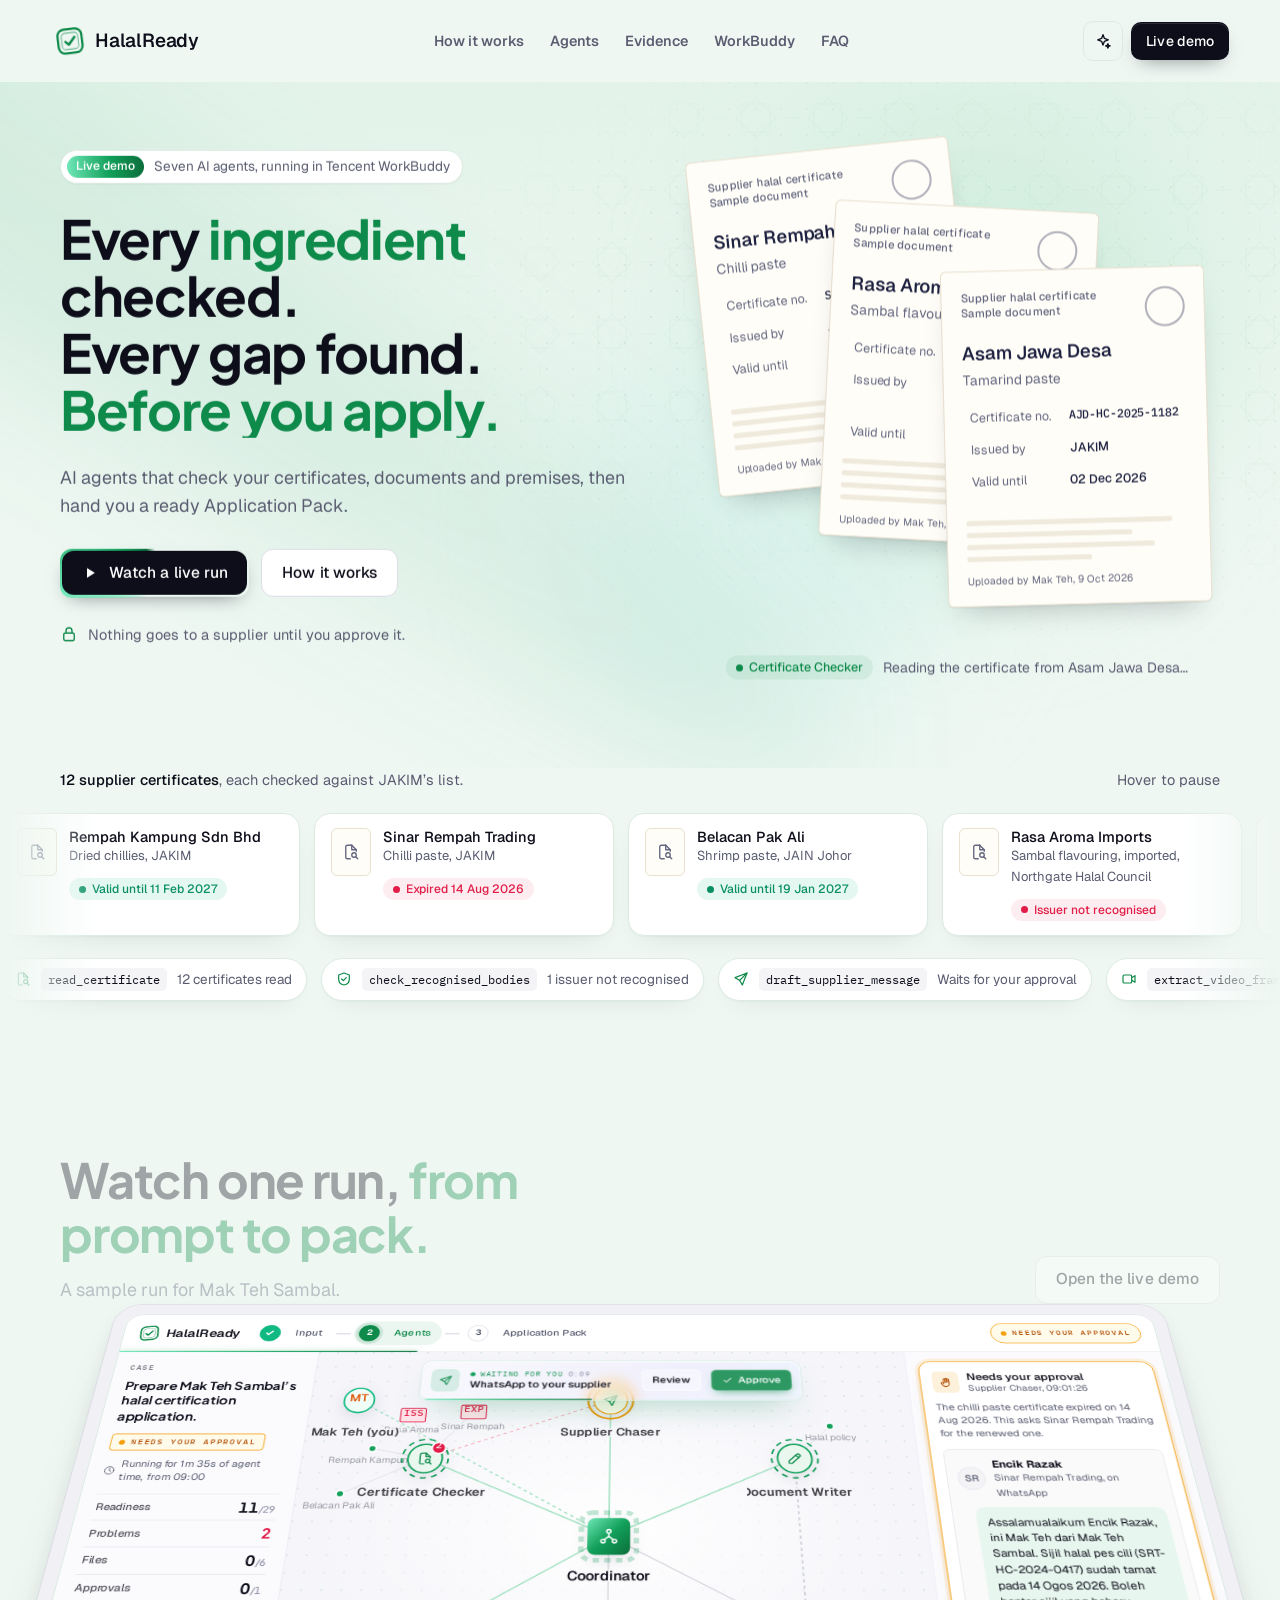
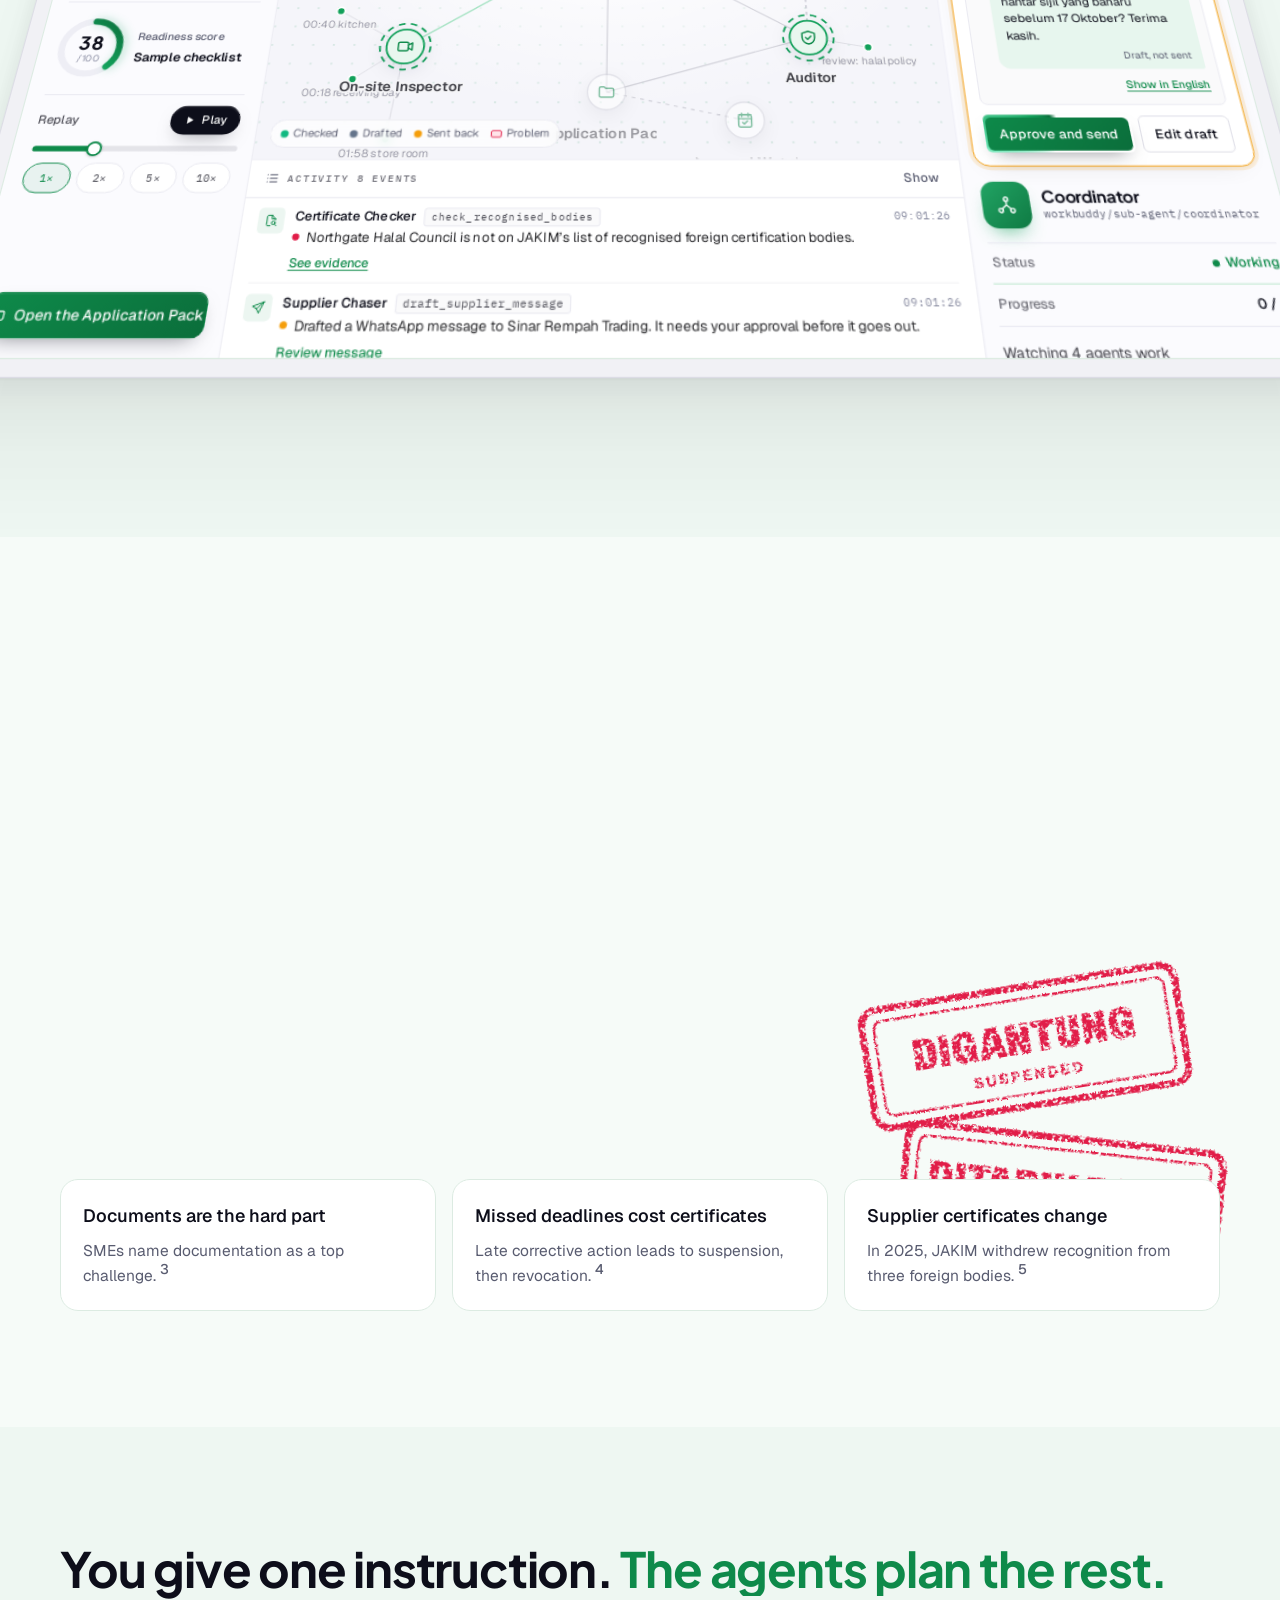
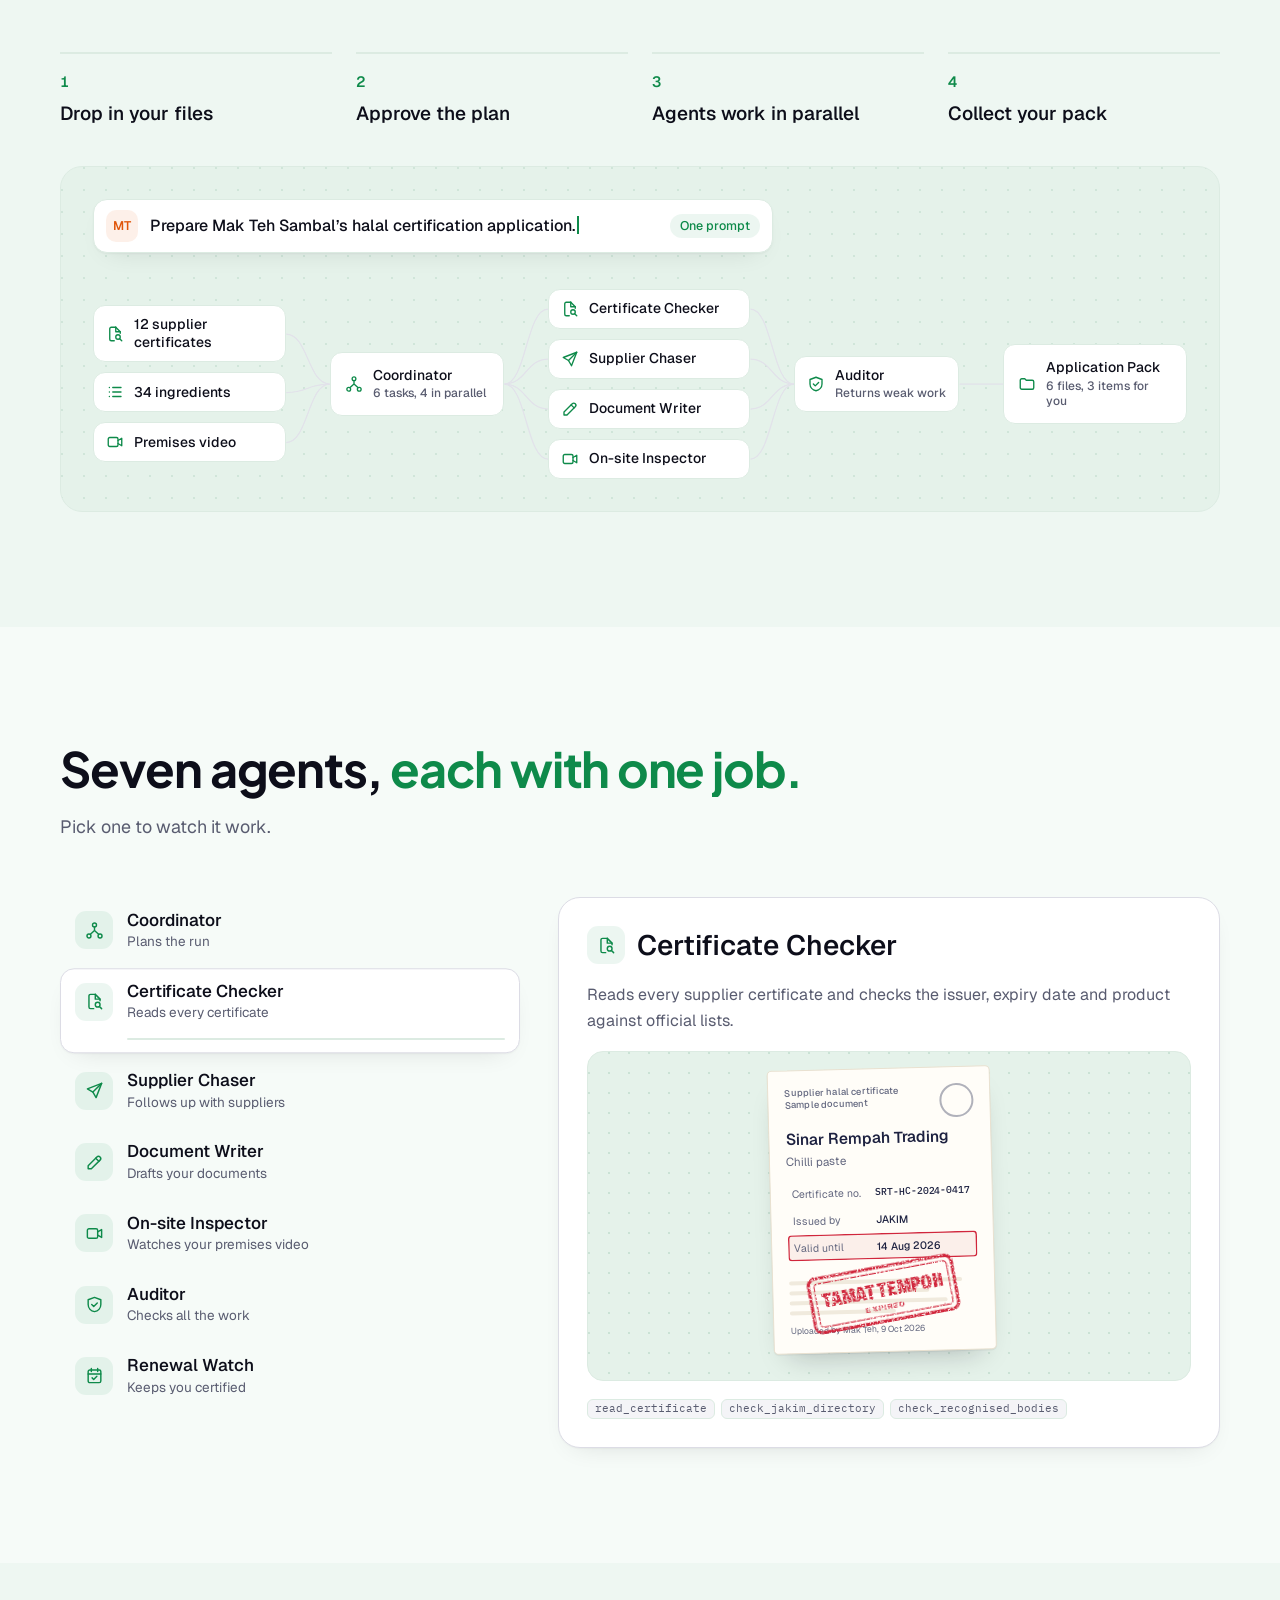
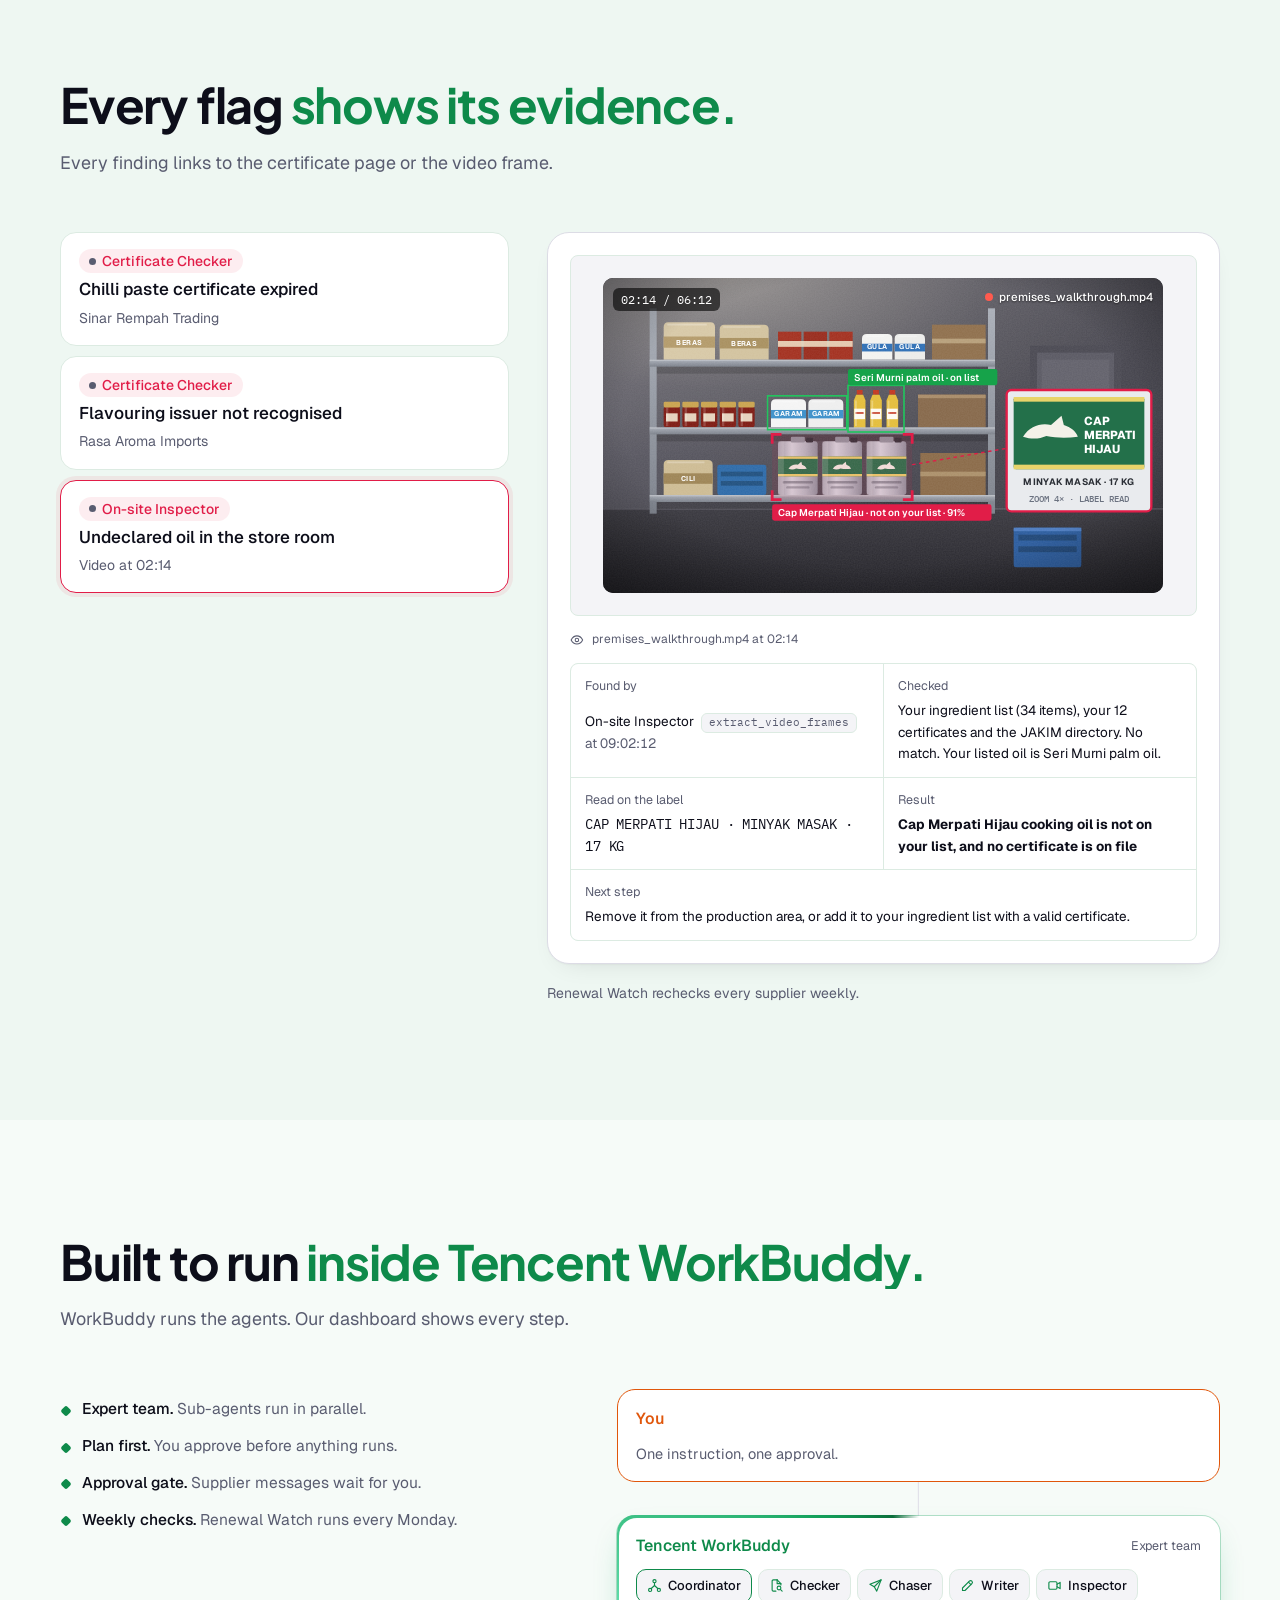
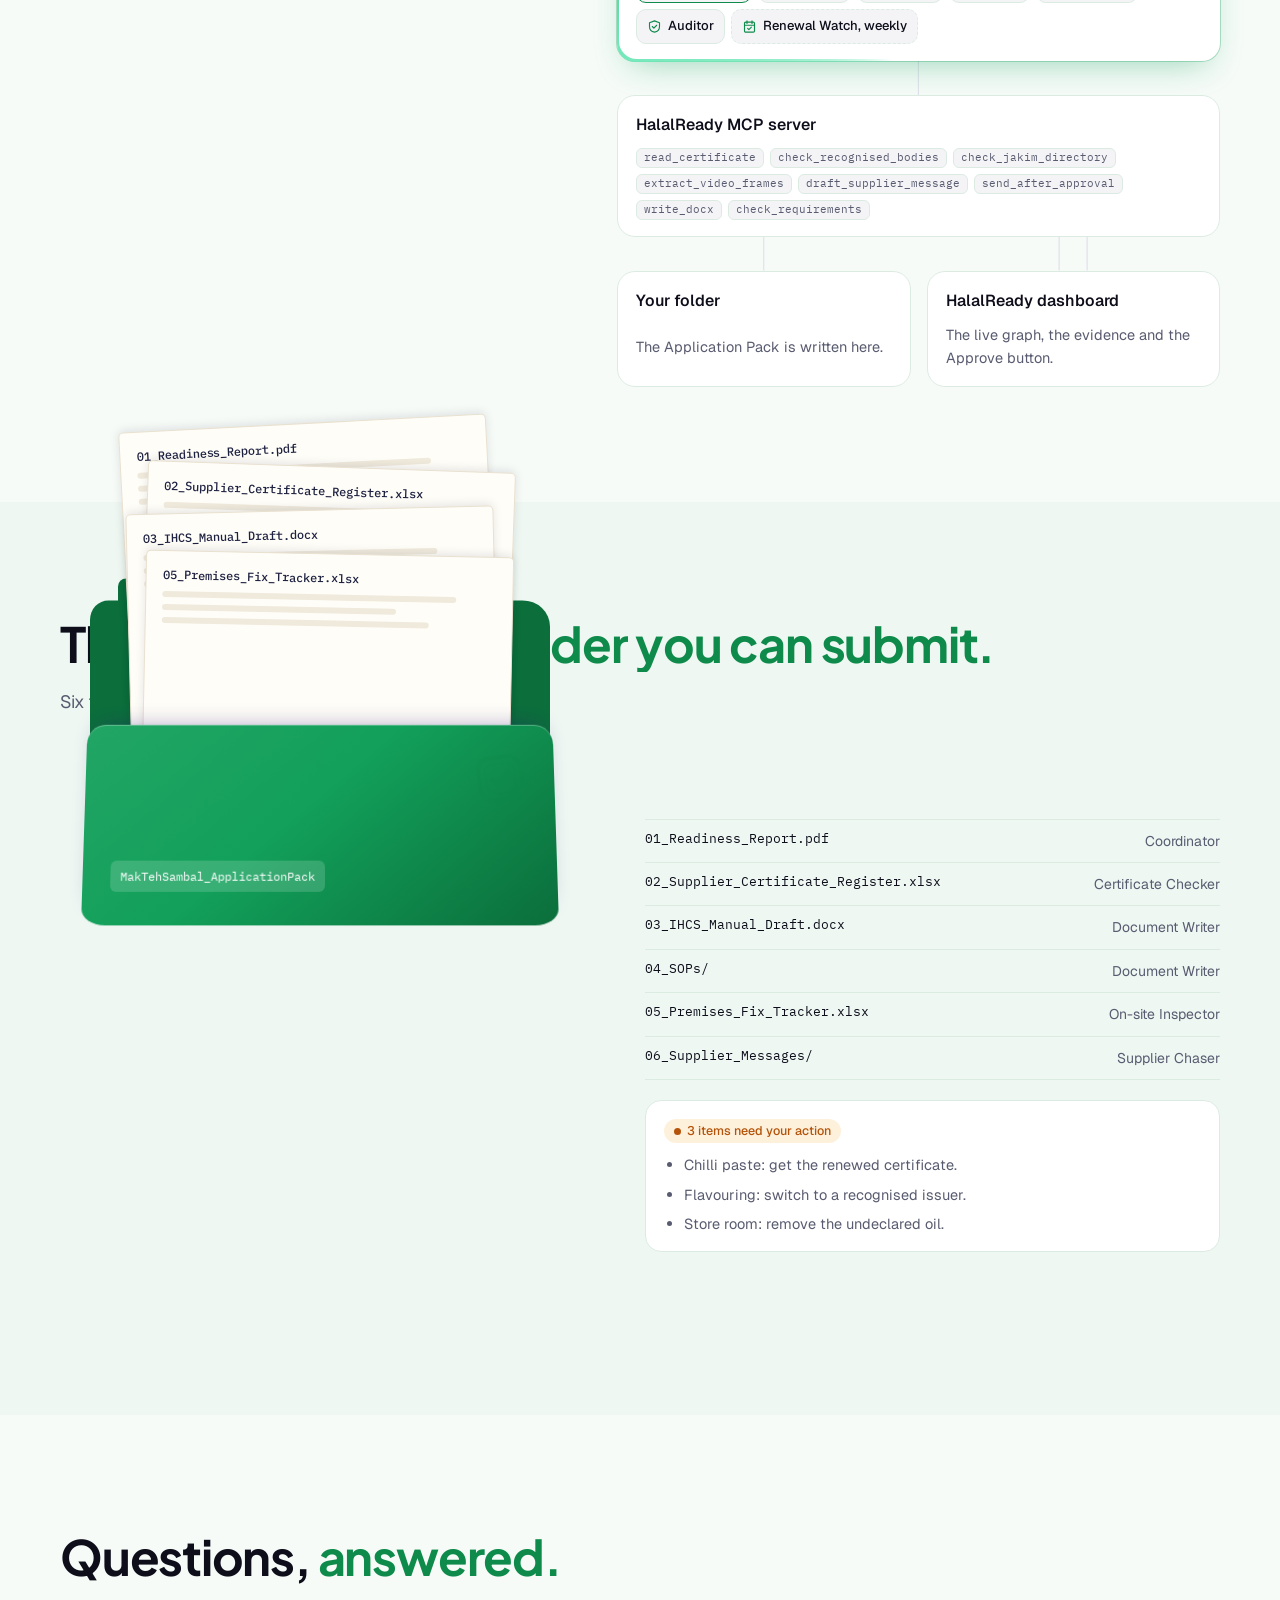
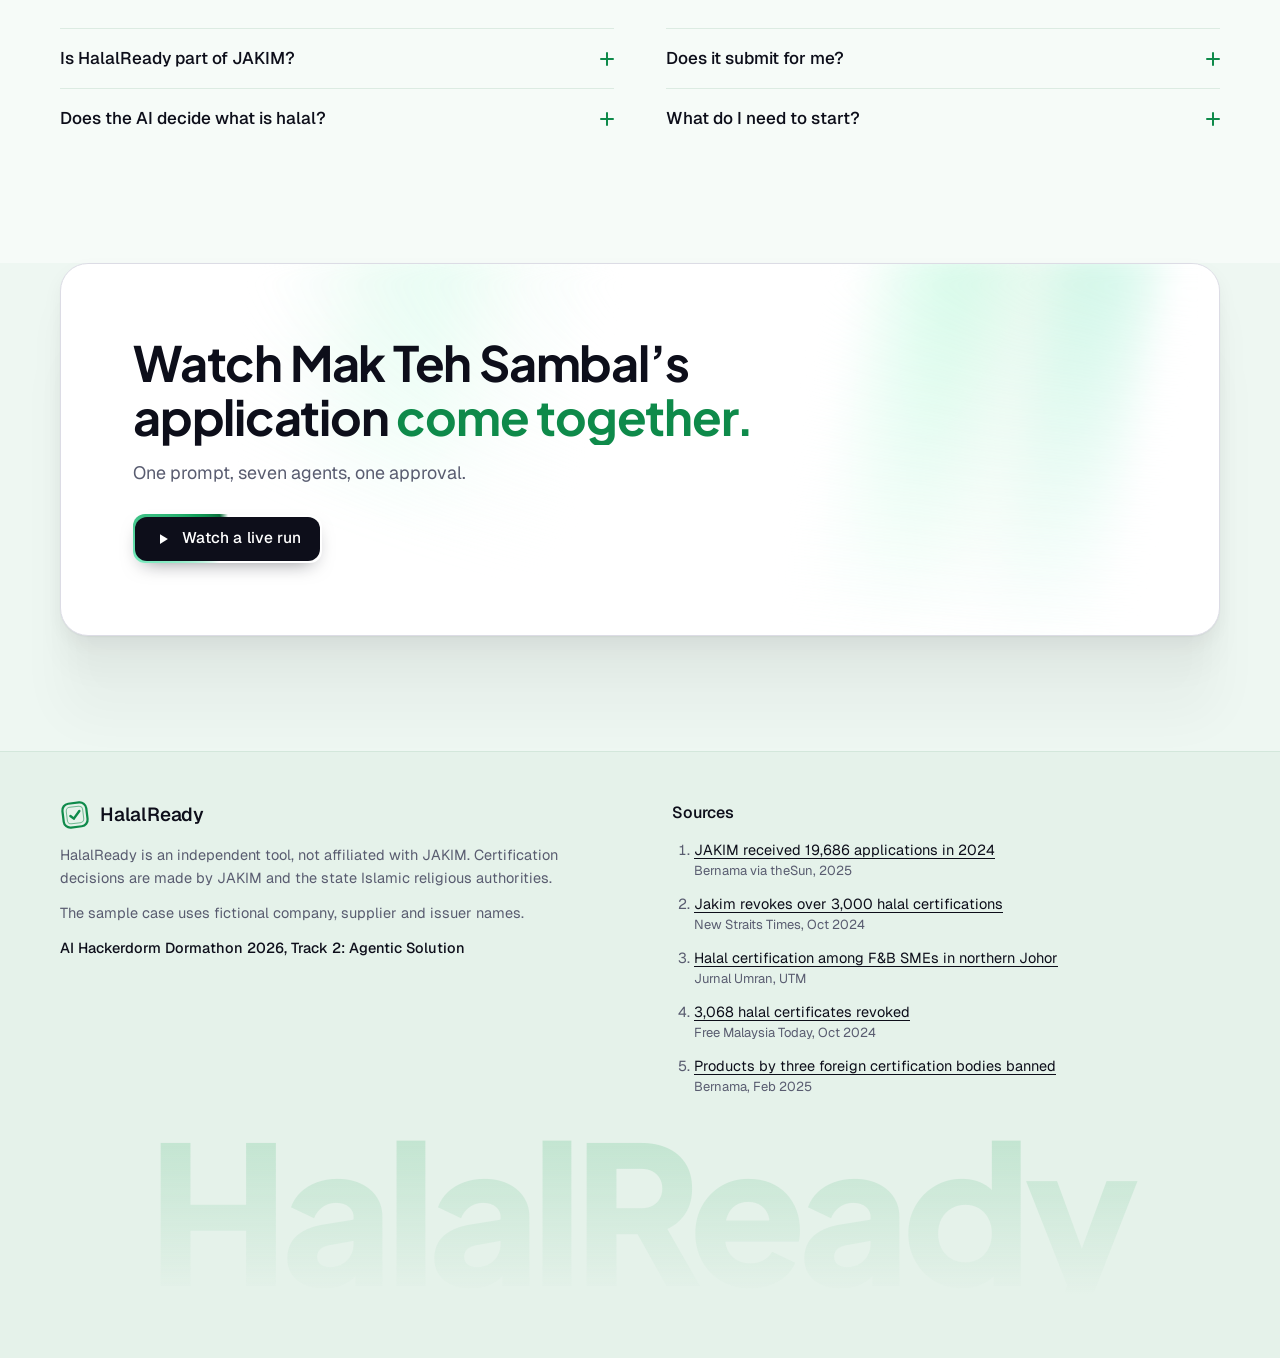
==== commit 6dabdcbb: "enhance backend" ====
--- a/dashboard/index.html
+++ b/dashboard/index.html
@@ -27,11 +27,29 @@
 .vw-fig .evd-img { max-height: 340px; }
 .wa-in { justify-self: start; background: #FFFFFF; border: 1px solid var(--bd, #E4E4E9); border-radius: 12px 12px 12px 3px; display: grid; gap: 6px; }
 .wa-img { max-width: 220px; border-radius: 8px; border: 1px solid var(--bd, #E4E4E9); }
-.in-sample { justify-self: center; margin-top: -4px; }
+.in-sample { justify-self: center; --h: 44px; padding: 0 20px; gap: 8px; font-size: 14.5px; }
+.in-sample .ico { width: 16px; height: 16px; }
 .fb-dl { margin: 4px 0 0; justify-self: start; }
 .pg mark { background: var(--attn-wash, rgba(245, 158, 11, .14)); color: var(--attn, #B45309); padding: 0 3px; border-radius: 3px; }
 .tile-list .fn { color: inherit; text-decoration: none; }
 .tile-list .fn:hover { text-decoration: underline; }
+
+/* the agents' own status, with a start button, on the Agents step */
+.agent-box { display: grid; grid-template-columns: 10px minmax(0, 1fr); gap: 4px 10px; align-items: center; padding: 10px 12px;
+  border-radius: 8px; border: 1px solid var(--bd, #E4E4E9); background: #FFFFFF; }
+.agent-box .agent-dot { width: 8px; height: 8px; border-radius: 50%; background: var(--faint); }
+.agent-box[data-state="on"] .agent-dot { background: var(--ok-fill); animation: ring-pulse 1.2s ease-in-out infinite; }
+.agent-box[data-state="starting"] .agent-dot { background: var(--attn-fill); }
+.agent-box[data-state="error"] { border-color: var(--attn-fill); background: #FFFBEB; }
+.agent-box[data-state="error"] .agent-dot { background: var(--attn-fill); }
+.agent-box[data-state="off"] { border-color: var(--attn-fill); box-shadow: 0 0 0 3px var(--attn-wash, rgba(245, 158, 11, .14)); }
+.agent-t { display: grid; min-width: 0; }
+.agent-t b { font-size: 13.5px; font-weight: 600; line-height: 1.3; }
+.agent-t span { font-size: 12px; color: var(--muted); line-height: 1.35; }
+.agent-box .btn { grid-column: 1 / -1; justify-self: stretch; gap: 6px; }
+.agent-box .btn .ico { width: 14px; height: 14px; }
+.agent-stop { grid-column: 1 / -1; justify-self: start; border: 0; background: none; padding: 0; font-size: 12px; color: var(--muted);
+  text-decoration: underline; text-underline-offset: 3px; cursor: pointer; }
 </style>
 </head><body>
 <title>HalalReady</title>
@@ -4608,7 +4626,7 @@
       document.body.dataset.liveError = String(err && err.stack || err).slice(0, 600);   /* readable in a page dump */
       this.toast(err instanceof TypeError && /fetch/i.test(err.message) ? 'Backend not reachable.' : 'Dashboard error: ' + err.message);
     }
-    if (/[?&]still/.test(location.search)) return;   /* ?still: no live stream (screenshots) */
+    if (/[?&]still(&|=|$)/.test(location.search)) return;   /* ?still: no live stream (screenshots) */
     this.connect();
     setInterval(() => { if (!document.hidden) this.refreshSoon(); }, 6000);
   }
@@ -4627,6 +4645,7 @@
   refreshSoon() { clearTimeout(this.rt); this.rt = setTimeout(() => this.refresh().catch(() => {}), 350); }
   async refresh() {
     const B = '/business/' + LIVE_BIZ;
+    liveApi('/demo/agents').then(r => { this.runner = r; this.syncRunner(); }).catch(() => {});
     const [overview, agents, feed, ingredients, site, documents, approvals, tasks, files, pack, suppliers] = await Promise.all([
       liveApi(B + '/overview'), liveApi(B + '/agents'), liveApi(B + '/feed'), liveApi(B + '/ingredients'), liveApi(B + '/site'),
       liveApi(B + '/documents'), liveApi(B + '/approvals'), liveApi(B + '/tasks'), liveApi(B + '/files'), liveApi(B + '/pack'), liveApi(B + '/suppliers')]);
@@ -4841,6 +4860,9 @@
     const needs = s ? s.feed.needs_you.length : 0;
     this.pkHeadState.textContent = s && s.overview.latest_pack ? 'Ready for your review' : this.filesReady ? this.filesReady + ' of 6 files ready' : 'Not built yet';
     this.pkHeadState.dataset.state = s && s.overview.latest_pack ? 'complete' : this.filesReady ? 'running' : 'ready';
+    const pendingWork = s && s.tasks.some(t => t.status !== 'done');
+    if (this.runner && !this.runner.running && pendingWork) return this.setStateChip('waiting', this.runner.starting ? 'Agents starting' : 'Agents offline');
+    if (this.runner && this.runner.error && /quota/i.test(this.runner.error)) return this.setStateChip('waiting', 'Out of Gemini quota');
     if (busy) return this.setStateChip('running', busy + ' agent' + (busy > 1 ? 's' : '') + ' working');
     if (needs) return this.setStateChip('waiting', needs + ' need' + (needs > 1 ? '' : 's') + ' you');
     this.setStateChip('complete', 'Live · all quiet');
@@ -4854,7 +4876,11 @@
     if (!s || !s.files.length) { this.toast('Add your files first, or load the sample case.'); return; }
     this.startBtn.disabled = true;
     livePost('/business/' + LIVE_BIZ + '/runs', { mode: 'prepare', instruction: q })
-      .then(() => { this.started = true; this.caseText.textContent = q; this.setTab('agents'); this.toast('The Coordinator has your instruction.'); this.refreshSoon(); })
+      .then(() => {
+        this.started = true; this.caseText.textContent = q; this.setTab('agents');
+        if (!(this.runner && this.runner.running)) this.startAgents(); else this.toast('The Coordinator has your instruction.');
+        this.refreshSoon();
+      })
       .catch(err => { this.startBtn.disabled = false; this.toast(err.message); });
   }
   focusApprovals() {
@@ -5026,7 +5052,12 @@
     d2.addEventListener('dragover', e => { e.preventDefault(); d2.classList.add('over'); });
     d2.addEventListener('dragleave', () => d2.classList.remove('over'));
     d2.addEventListener('drop', e => { e.preventDefault(); d2.classList.remove('over'); upload(e.dataTransfer.files); });
-    this.sampleBtn = h('button', { class: 'btn btn-line btn-sm in-sample', type: 'button', onclick: () => livePost('/demo/load-sample').then(r => { this.toast(r.files + ' sample files loaded.'); this.refreshSoon(); }).catch(err => this.toast(err.message)) }, icon('plus'), 'Load the sample case');
+    /* One button: an empty case, then every sample document in the pile. */
+    this.sampleBtn = h('button', { class: 'btn btn-ink in-sample', type: 'button', onclick: () => {
+      this.sampleBtn.disabled = true;
+      livePost('/demo/load-sample?reset=true').then(() => { location.hash = '#demo'; location.reload(); })
+        .catch(err => { this.sampleBtn.disabled = false; this.toast(err.message); });
+    } }, icon('upload'), h('span', null, 'Load all sample documents'));
     d2.after(this.sampleBtn);
     $('.in-note', p)?.remove();
     $('.own-list', p)?.remove();
@@ -5076,7 +5107,7 @@
     if (this.inFilesHead) this.inFilesHead.textContent = total ? total + ' files loaded' : 'No files yet';
     if (this.inFilesChip) this.inFilesChip.innerHTML = icon('done') + (total ? total + ' files attached' : 'No files yet');
     this.inFilesChip?.classList.toggle('ok', total > 0);
-    this.sampleBtn.hidden = total > 0;
+    this.sampleBtn.querySelector('span:last-child').textContent = total ? 'Start over with the sample documents' : 'Load all sample documents';
     this.startBtn.disabled = !!this.started;
     this.startBtn.querySelector('span').textContent = this.started ? 'Run started' : 'Start the run';
   }
@@ -5349,9 +5380,40 @@
     v.append(...body.filter(Boolean));
   }
 
+  /* ---------- the agents themselves: running, offline, out of quota ---------- */
+  startAgents() {
+    this.agentBtn.disabled = true;
+    livePost('/demo/agents/start').then(() => {
+      this.toast('Starting the seven agents…');
+      this.runner = Object.assign({}, this.runner, { starting: true }); this.syncRunner();
+      [2500, 5000, 9000].forEach(ms => setTimeout(() => this.refreshSoon(), ms));
+    }).catch(err => { this.agentBtn.disabled = false; this.toast(err.message); });
+  }
+  stopAgents() {
+    livePost('/demo/agents/stop').then(() => { this.toast('Agents stopped.'); this.refreshSoon(); }).catch(err => this.toast(err.message));
+  }
+  syncRunner() {
+    const r = this.runner || {};
+    const quota = r.error && /quota/i.test(r.error);
+    this.agentBox.dataset.state = r.running ? (quota ? 'error' : 'on') : r.starting ? 'starting' : 'off';
+    this.agentText.textContent = r.running ? (quota ? 'Out of Gemini quota' : 'Agents running') : r.starting ? 'Agents starting…' : 'Agents offline';
+    this.agentSub.textContent = r.running ? (quota ? 'Add a key from another project, or wait for the daily reset' : (r.model || 'Gemini') + ' · ' + (r.keys || 1) + ' key' + ((r.keys || 1) > 1 ? 's' : '')) : r.starting ? 'Loading the agents' : 'Start them to process the run';
+    this.agentBtn.hidden = !!(r.running || r.starting);
+    this.agentBtn.disabled = false;
+    this.agentStop.hidden = !r.running;
+    this.refreshState();
+  }
+
   /* ---------- demo controls (stage helpers) ---------- */
   build() {
     super.build();
+    this.agentText = h('b', null, 'Agents offline');
+    this.agentSub = h('span', null, 'Start them to process the run');
+    this.agentBtn = h('button', { class: 'btn btn-ink btn-sm', type: 'button', onclick: () => this.startAgents() }, icon('play'), 'Start the agents');
+    this.agentStop = h('button', { class: 'agent-stop', type: 'button', hidden: true, onclick: () => this.stopAgents() }, 'Stop');
+    this.agentBox = h('div', { class: 'agent-box', 'data-state': 'off' }, h('span', { class: 'agent-dot', 'aria-hidden': 'true' }),
+      h('div', { class: 'agent-t' }, this.agentText, this.agentSub), this.agentBtn, this.agentStop);
+    this.ranFor.after(this.agentBox);
     const menu = h('div', { class: 'demo-menu' });
     const list = h('div', { class: 'demo-list', role: 'menu', hidden: true });
     const btn = h('button', { class: 'btn btn-line btn-sm', type: 'button', 'aria-haspopup': 'true', onclick: e => { e.stopPropagation(); list.hidden = !list.hidden; } }, 'Demo');
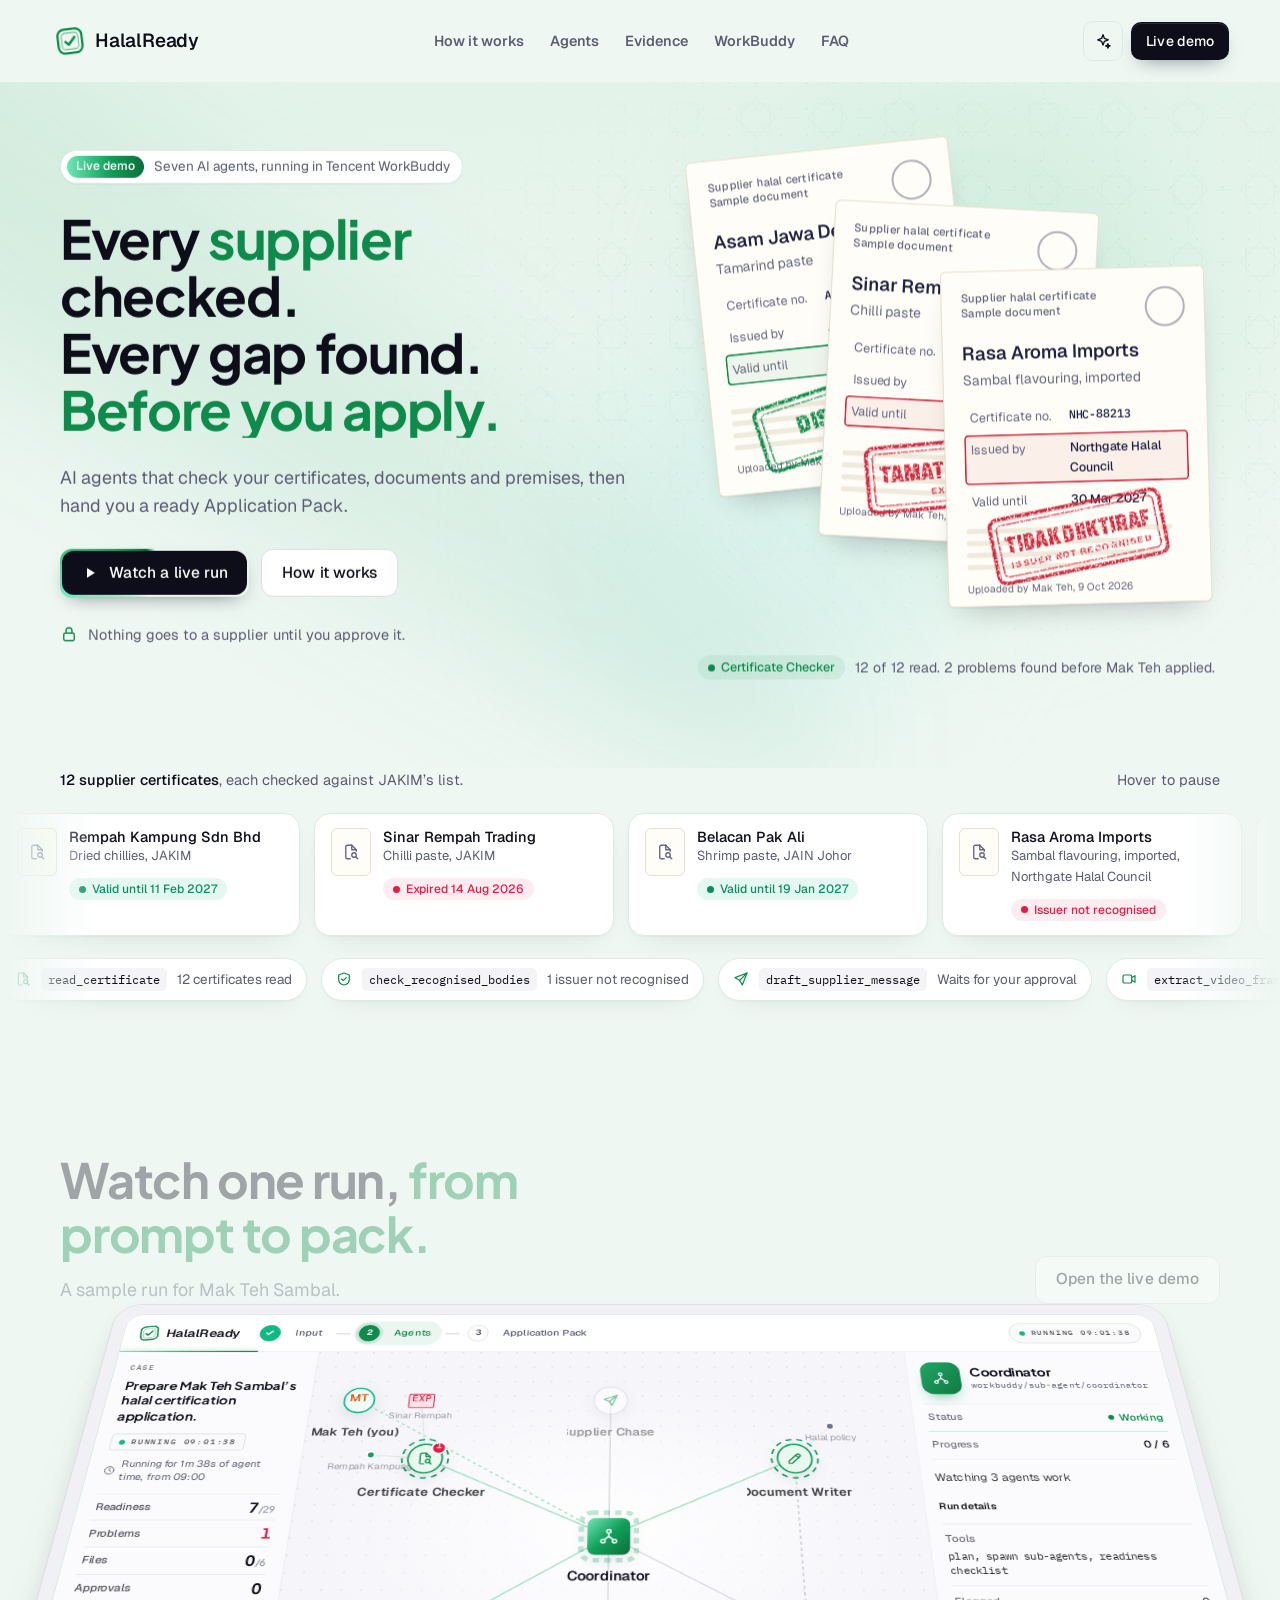
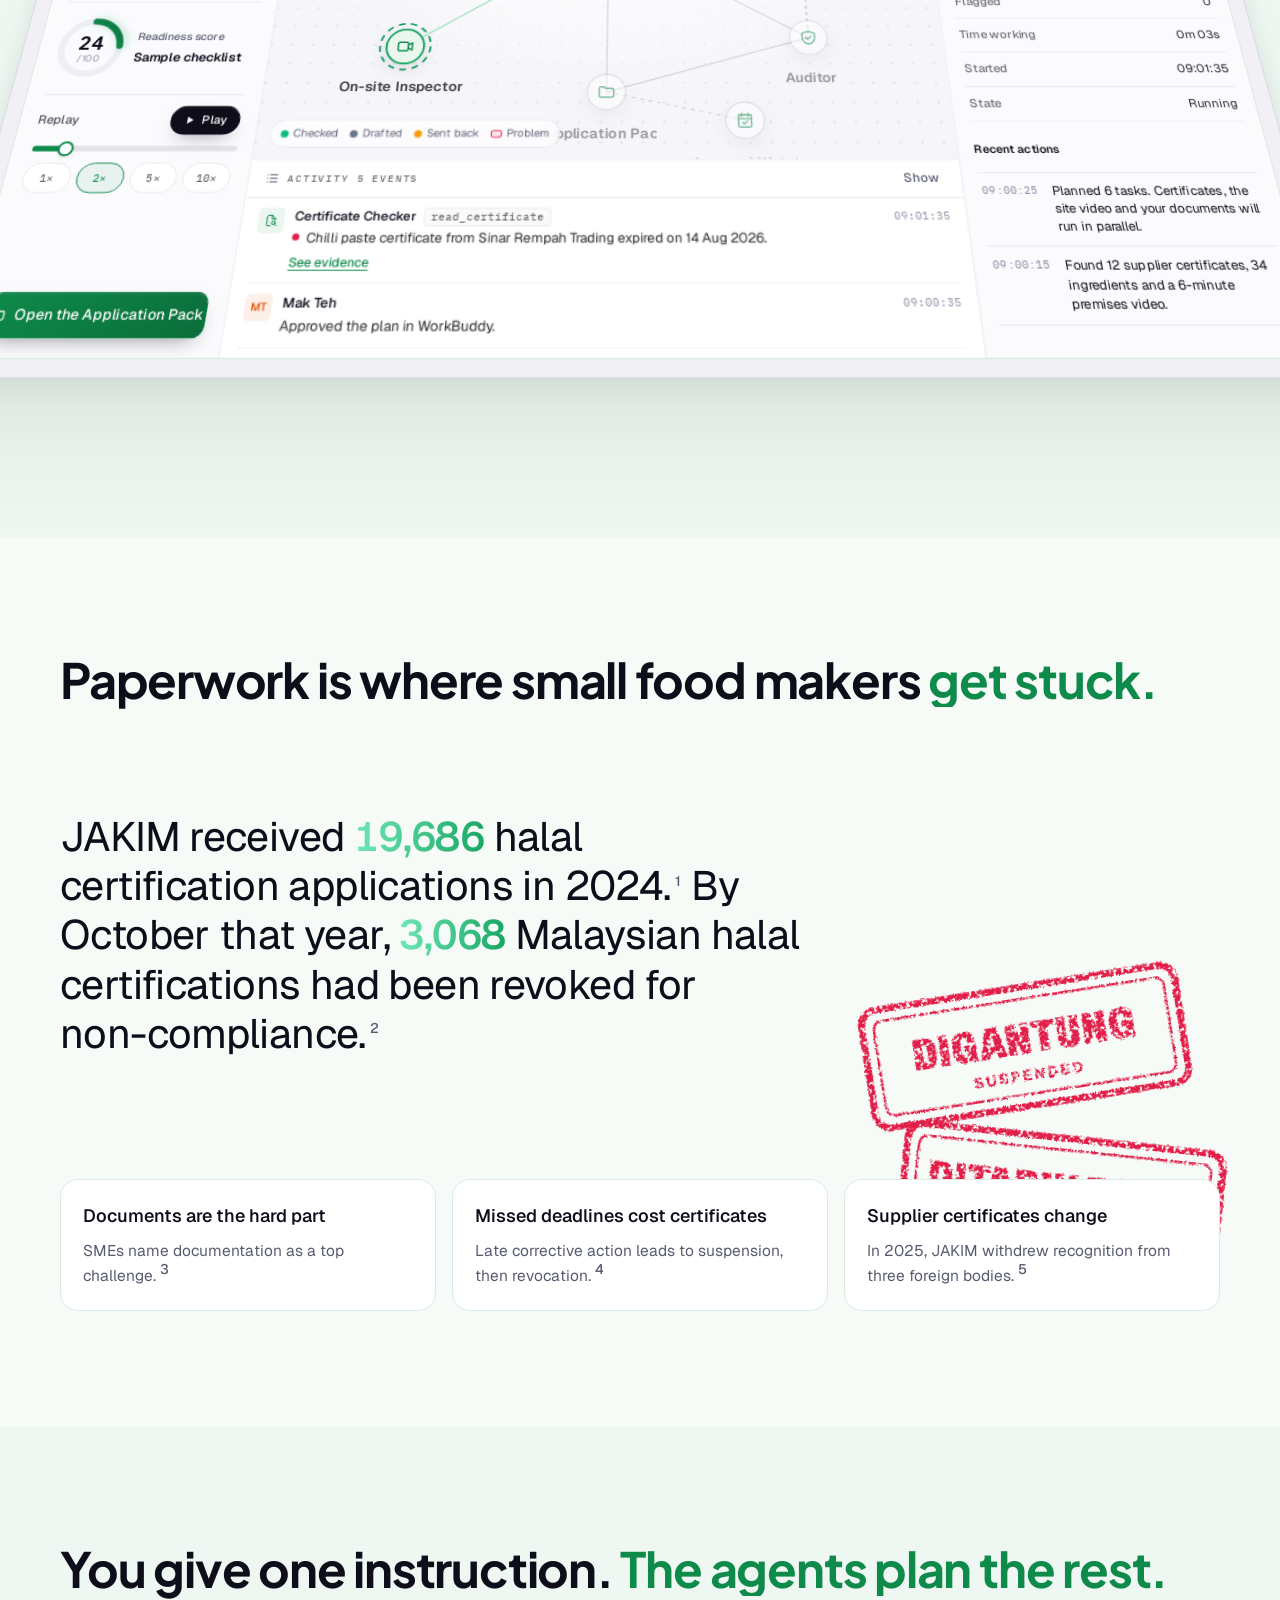
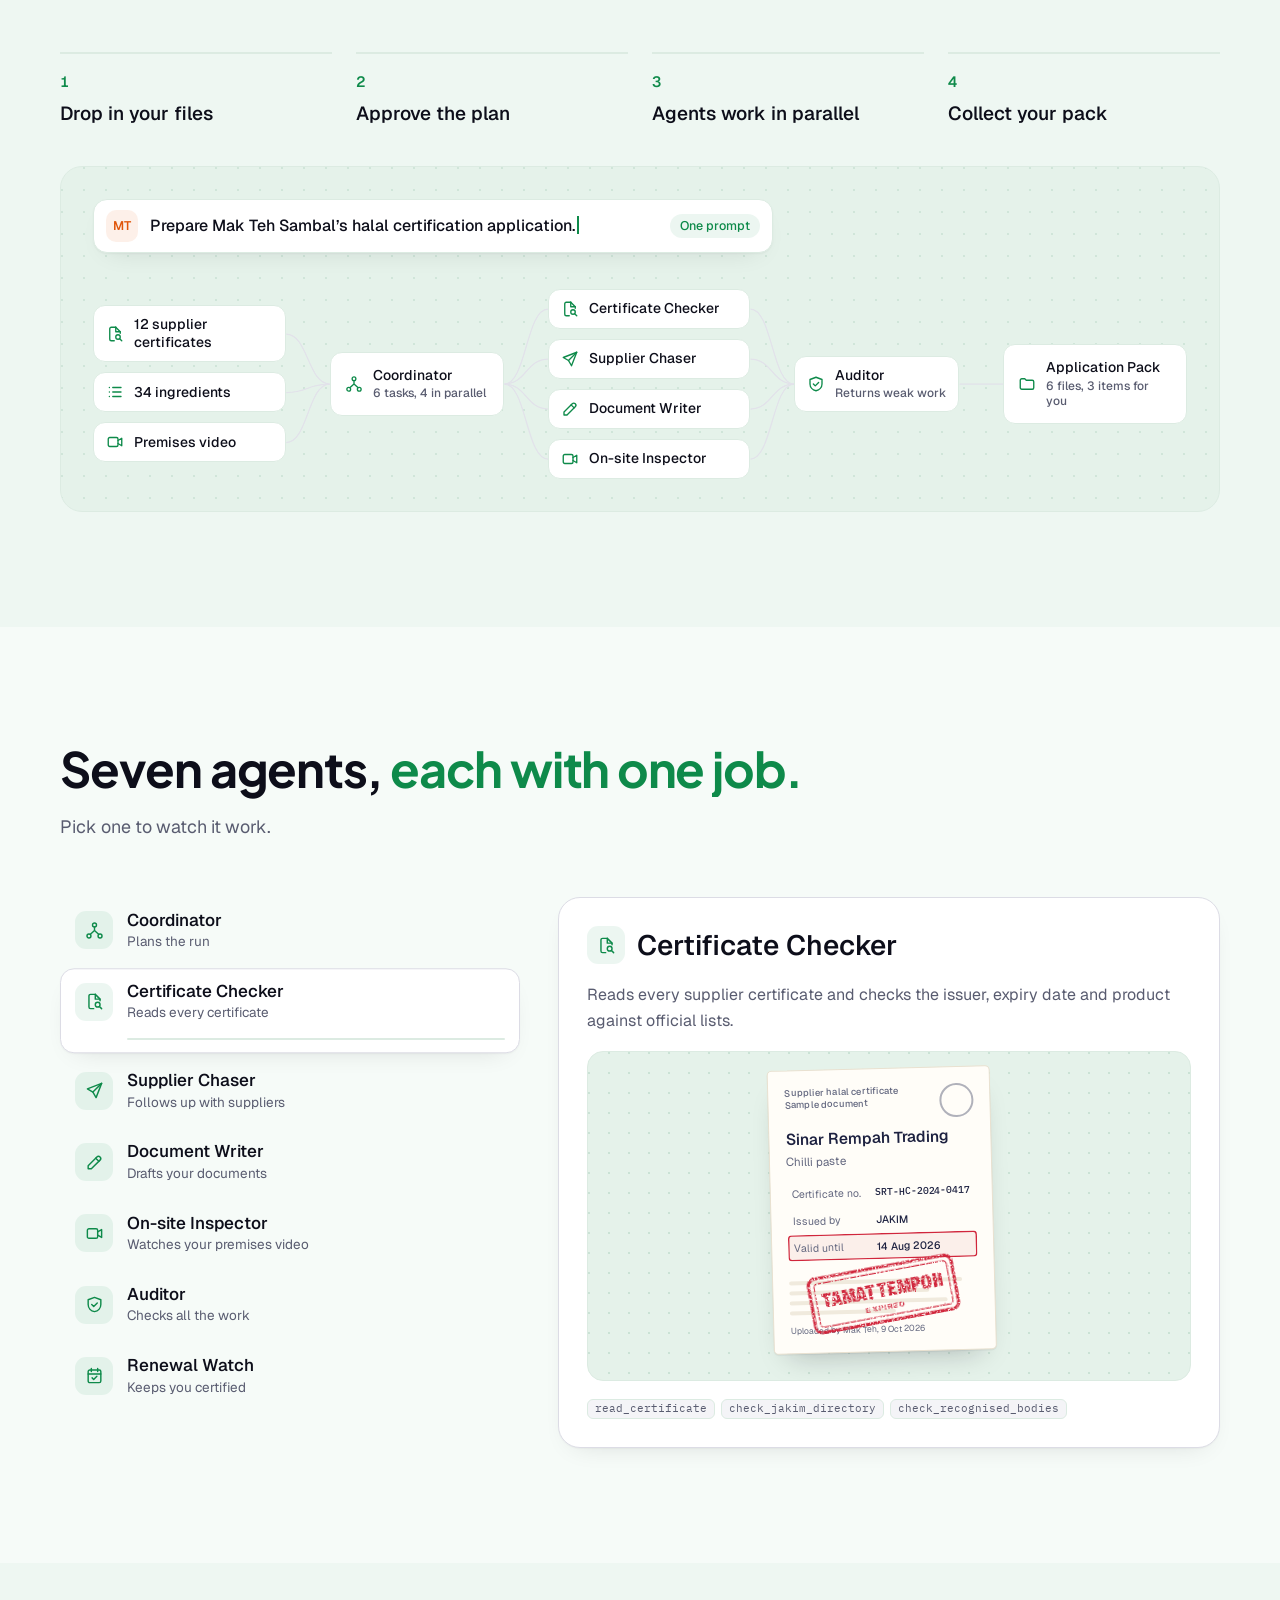
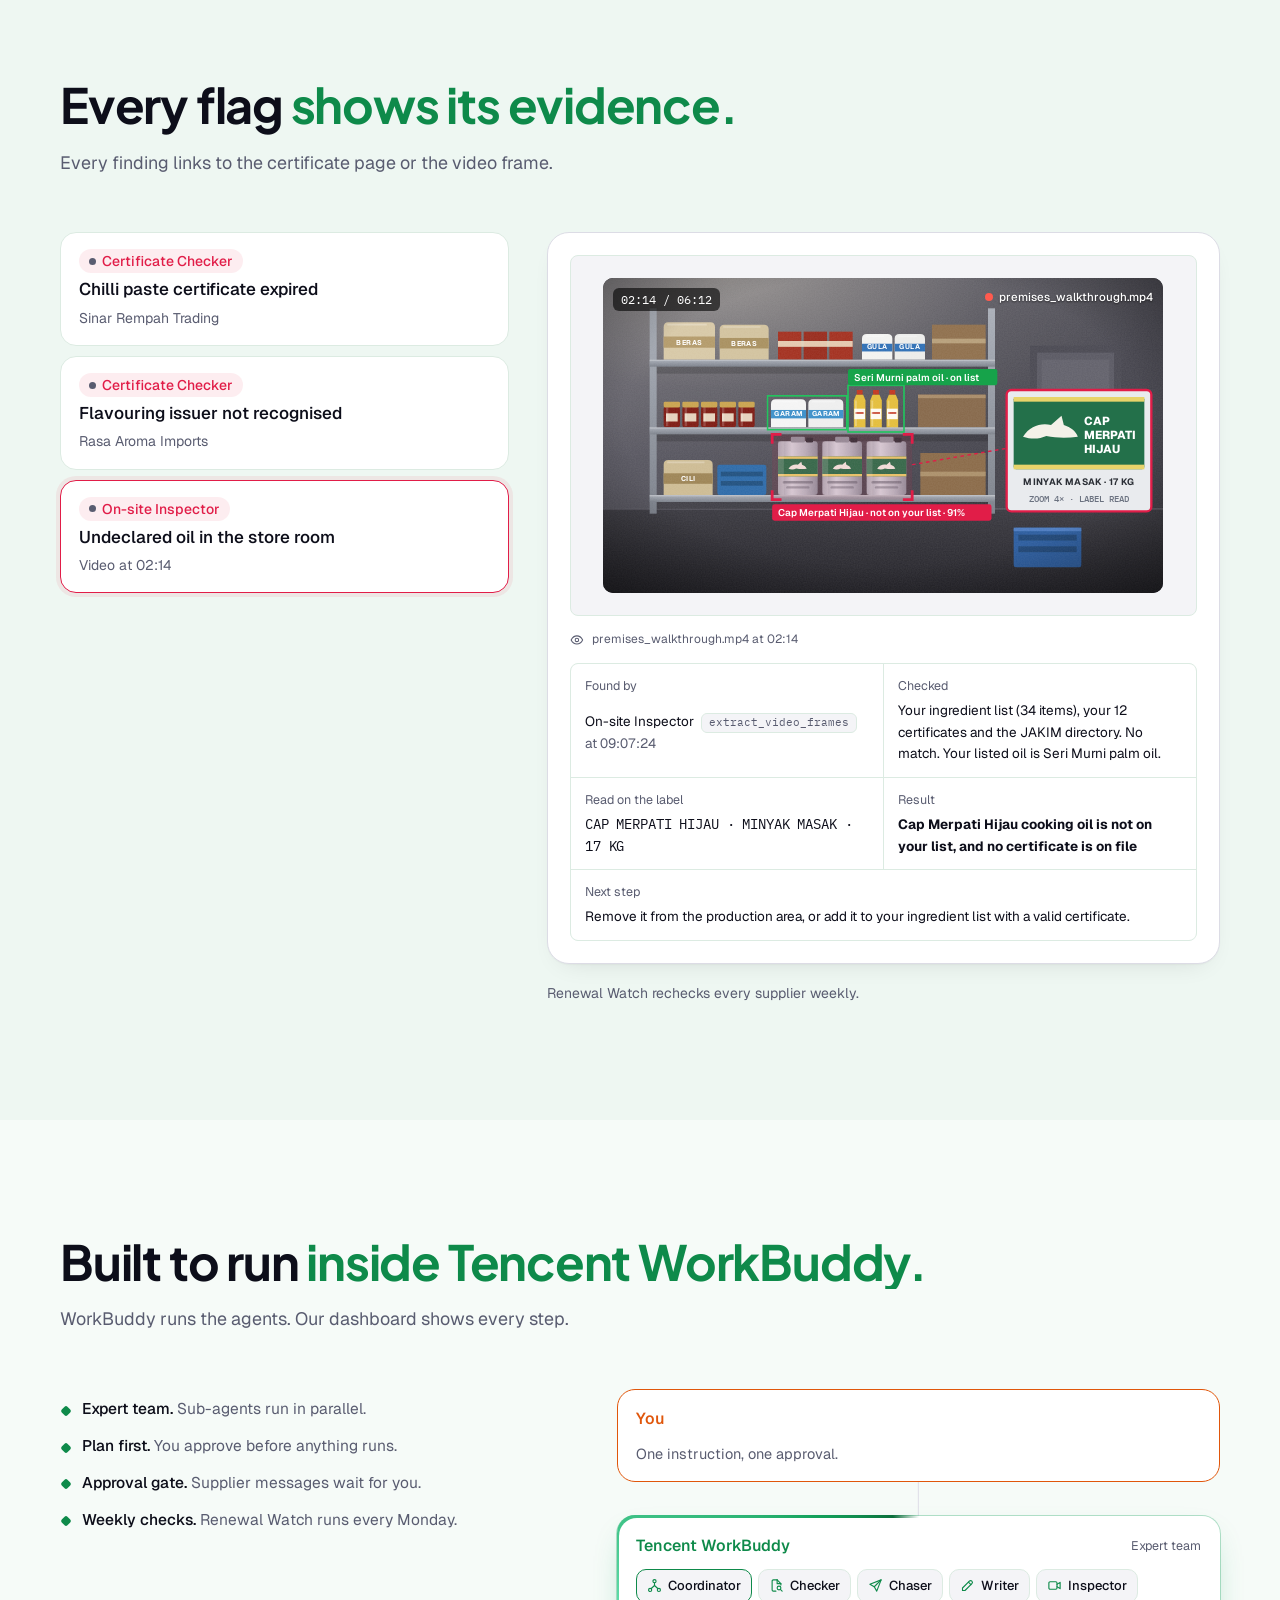
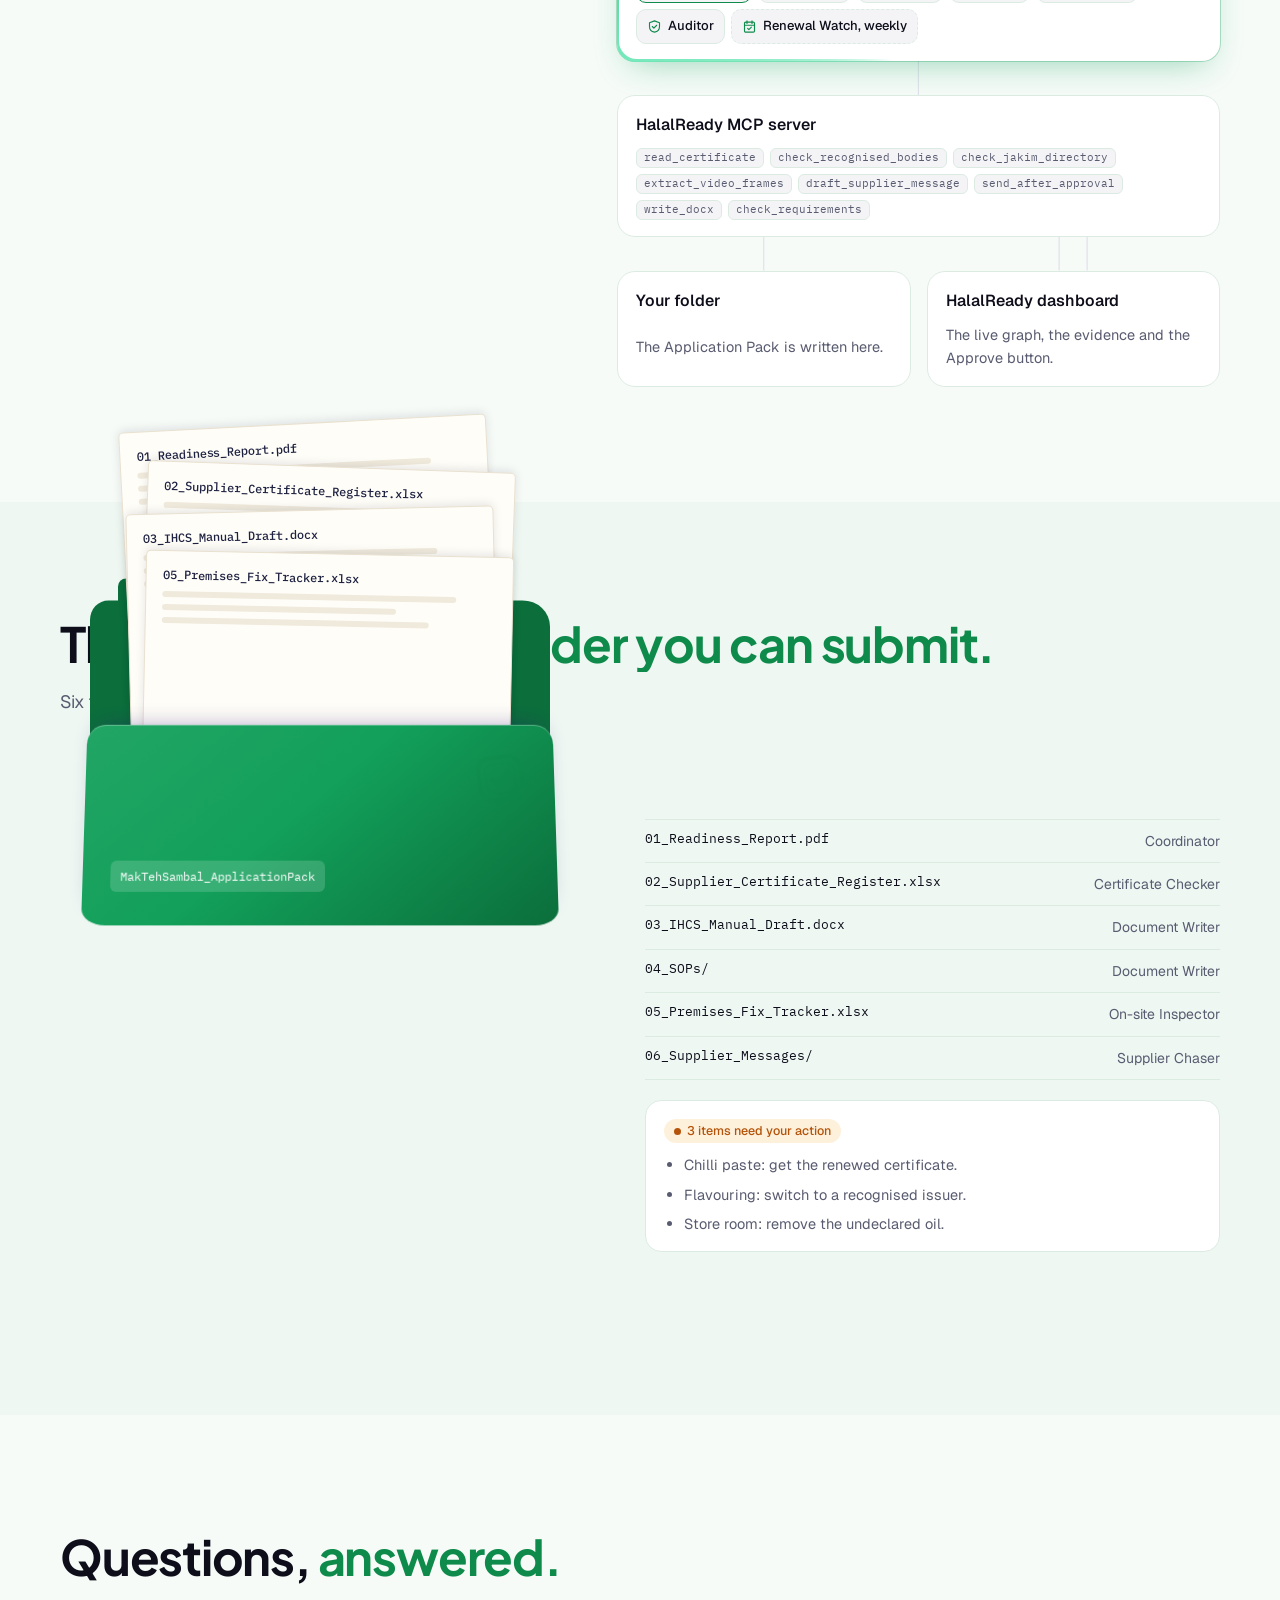
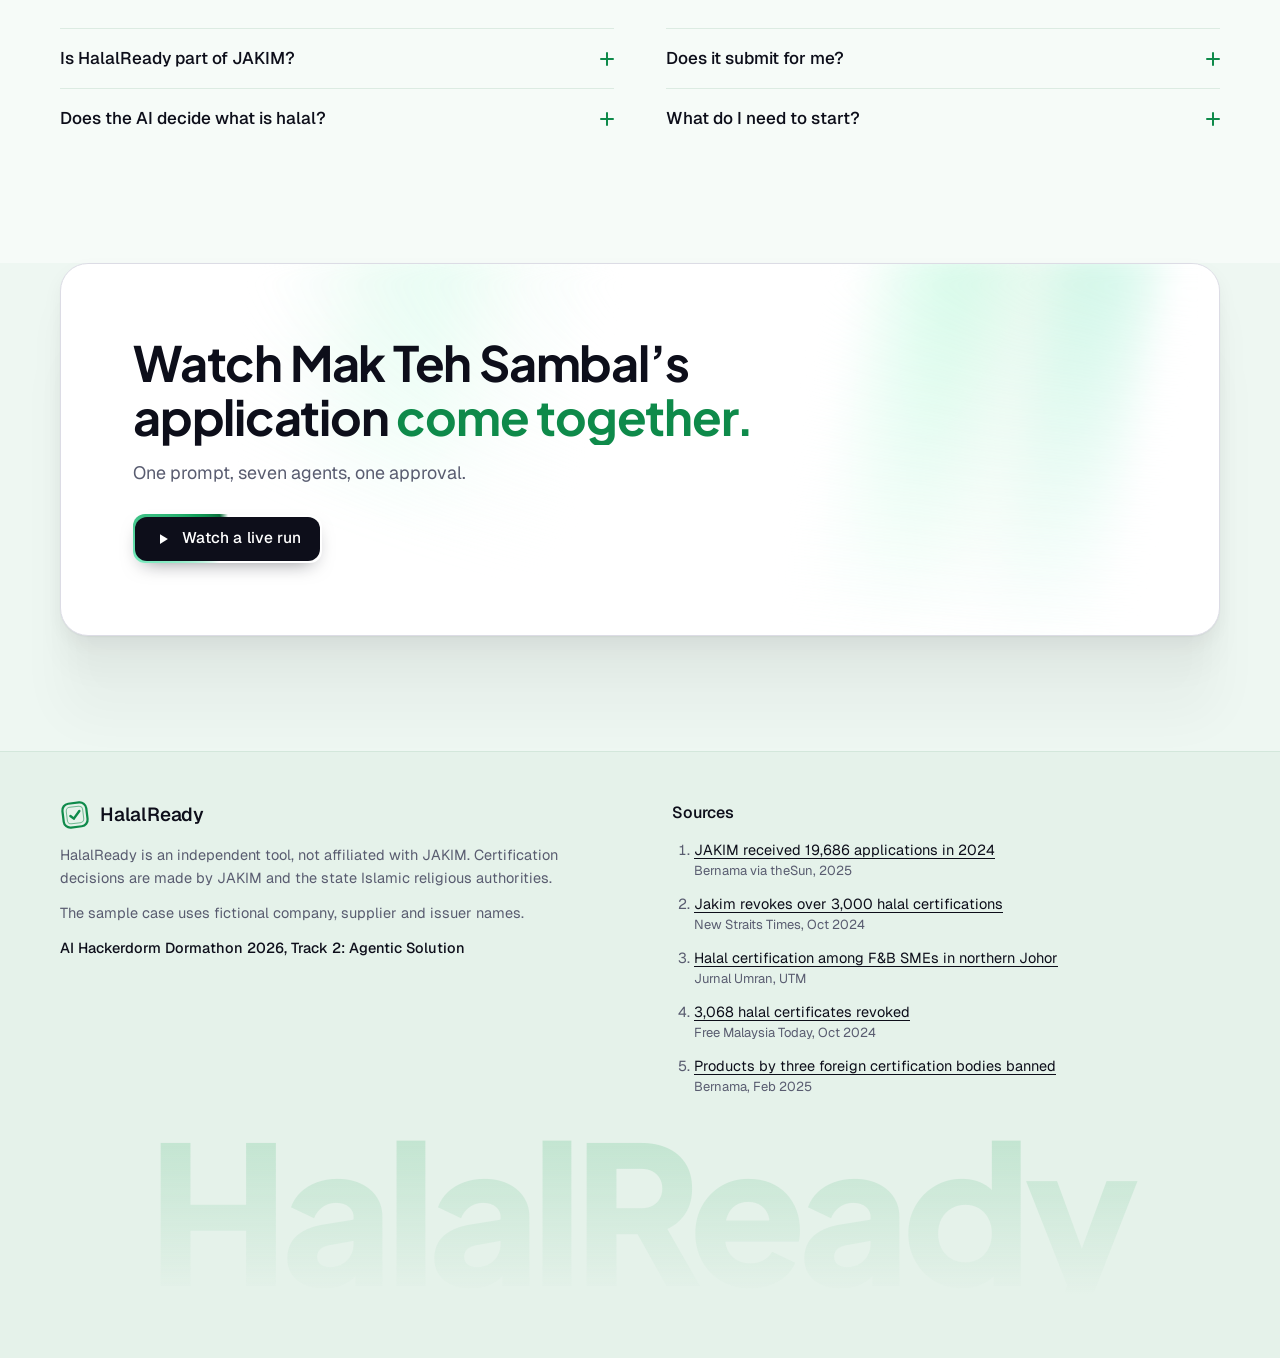
==== commit 2d275b6c: "refactor: generate scripted demo case with sample files, backend routes, and dashboard UI" ====
--- a/dashboard/index.html
+++ b/dashboard/index.html
@@ -50,6 +50,134 @@
 .agent-box .btn .ico { width: 14px; height: 14px; }
 .agent-stop { grid-column: 1 / -1; justify-self: start; border: 0; background: none; padding: 0; font-size: 12px; color: var(--muted);
   text-decoration: underline; text-underline-offset: 3px; cursor: pointer; }
+
+/* ── the scripted-case additions: checklists, boxes on files, channels, output checklist ── */
+.agent-box[hidden], .replay[hidden] { display: none !important; }
+.reset-btn { width: 30px; height: 30px; opacity: .55; transition: opacity .2s, background .2s, color .2s; }
+.reset-btn .ico { width: 15px; height: 15px; }
+.reset-btn:hover { opacity: 1; }
+.reset-btn.armed { opacity: 1; color: #FFFFFF; background: var(--bad, #B3261E); border-radius: 50%; }
+
+/* an image with the checked fields boxed */
+.hl-wrap { position: relative; display: block; line-height: 0; }
+.hl-wrap .evd-img { width: 100%; max-height: none; }
+.hl-box { position: absolute; border: 2.5px solid var(--bad, #D92D20); border-radius: 4px; background: rgba(217, 45, 32, .08);
+  box-shadow: 0 0 0 4px rgba(217, 45, 32, .16); pointer-events: none; }
+.hl-box.bad { animation: hl-in .5s ease-out both; }
+.hl-box.ok { border-color: var(--ok-fill, #12B76A); background: rgba(18, 183, 106, .06); box-shadow: none; opacity: 0; transition: opacity .15s; }
+.hl-box.ok.on { opacity: 1; }
+@keyframes hl-in { from { opacity: 0; transform: scale(1.06); } to { opacity: 1; transform: none; } }
+
+/* the checklist an agent ran */
+.cklist { list-style: none; margin: 0; padding: 0; display: grid; gap: 6px; }
+.cklist li { display: grid; grid-template-columns: 20px minmax(0, 1fr); gap: 8px; align-items: start; padding: 7px 9px; border-radius: 7px;
+  background: var(--wash, #FAFAFB); border: 1px solid var(--bd, #E4E4E9); cursor: default; }
+.cklist li.bad { background: #FEF3F2; border-color: #FECDCA; }
+.cklist b { display: block; font-size: 13px; font-weight: 560; line-height: 1.35; }
+.cklist div > span { display: block; font-size: 12px; color: var(--muted); line-height: 1.4; margin-top: 1px; }
+.ck-i { width: 18px; height: 18px; border-radius: 50%; display: grid; place-items: center; color: #FFFFFF; background: var(--ok-fill, #12B76A); margin-top: 1px; }
+.ck-i .ico { width: 11px; height: 11px; }
+.cklist li.bad .ck-i, .rc-row.open .ck-i { background: var(--bad, #D92D20); }
+
+/* files: a small icon opens any file */
+.tile-list li { align-items: center; }
+.fv-btn { width: 26px; height: 26px; flex: none; display: grid; place-items: center; border-radius: 6px; border: 1px solid var(--bd, #E4E4E9);
+  background: #FFFFFF; color: var(--ink); cursor: zoom-in; padding: 0; }
+.fv-btn .ico { width: 14px; height: 14px; }
+.fv-btn:hover { border-color: var(--ink); }
+.fn-btn { border: 0; background: none; padding: 0; text-align: left; font: inherit; color: inherit; cursor: pointer; }
+.fn-btn:hover { text-decoration: underline; }
+.evd-pdf { width: 100%; height: 66vh; border: 1px solid var(--line); border-radius: 6px; background: #FFFFFF; }
+.evd .xs-wrap { width: 100%; min-width: 0; justify-self: stretch; align-self: start; max-height: 60vh; overflow: auto; text-align: left; }
+.xs.xs-auto { table-layout: auto; width: max-content; min-width: 100%; }
+.xs.xs-auto td, .xs.xs-auto th { white-space: nowrap; overflow: visible; text-overflow: clip; max-width: none; padding-right: 14px; }
+
+/* plan */
+.plan-steps.soft li { background: transparent; border-style: dashed; }
+.ap .mono-l.sec { margin: 0 0 -4px; }
+
+/* the decision the run waits for */
+.ap.ap-block { border-color: var(--bad, #D92D20); box-shadow: 0 0 0 4px rgba(217, 45, 32, .12), var(--shadow); }
+.ap.ap-block .ap-ico { color: var(--bad, #D92D20); }
+.ap-shot { width: 100%; border-radius: 6px; overflow: hidden; border: 1px solid var(--bd, #E4E4E9); cursor: zoom-in; }
+.ap-q .ap-shot { width: 92px; flex: none; }
+.ap-fail { margin: 4px 0 0; display: flex; gap: 6px; align-items: flex-start; font-size: 12.5px; color: var(--bad, #B42318); font-weight: 560; }
+.ap-fail .ico { width: 13px; height: 13px; margin-top: 2px; flex: none; }
+.ap-tip { display: flex; gap: 8px; align-items: flex-start; padding: 9px 10px; border-radius: 7px; background: var(--ink-wash, #F4F4FF); }
+.ap-tip .ico { width: 15px; height: 15px; flex: none; margin-top: 2px; color: var(--ink); }
+.ap-opts { display: grid; grid-template-columns: repeat(3, minmax(0, 1fr)); gap: 6px; }
+.ap-opt { justify-content: center; gap: 6px; padding-inline: 6px; font-size: 13.5px; }
+.ap-opts .ap-opt.btn-line { grid-column: 1 / -1; }
+/* channel badges: WhatsApp green, Telegram blue, email amber */
+.ch-ico { width: 20px; height: 20px; flex: none; display: inline-grid; place-items: center; border-radius: 50%; color: #FFFFFF; }
+.ch-ico svg { width: 13px; height: 13px; }
+.ch-ico.ch-whatsapp { background: #25D366; } .ch-ico.ch-telegram { background: #2AABEE; } .ch-ico.ch-email { background: #F79009; }
+.ap-h > .ch-ico { width: 32px; height: 32px; border-radius: 9px; }
+.ap-h > .ch-ico svg { width: 18px; height: 18px; }
+.btn .ch-ico { width: 18px; height: 18px; }
+.btn .ch-ico svg { width: 11px; height: 11px; }
+.msg-av { position: relative; }
+.msg-av .ch-ico { position: absolute; right: -4px; bottom: -4px; width: 15px; height: 15px; box-shadow: 0 0 0 2px #FFFFFF; }
+.msg-av .ch-ico svg { width: 9px; height: 9px; }
+
+/* the proposed next step in an agent's details */
+.nstep { display: grid; gap: 6px; padding: 11px 12px; border-radius: 9px; border: 1px solid #FECDCA; background: #FFFBFA; margin-bottom: 8px; }
+.nstep > b { font-size: 13.5px; font-weight: 600; color: #B42318; }
+.nstep > p { margin: 0; font-size: 13px; line-height: 1.45; color: var(--text, #3F3F46); }
+.nstep-a { display: flex; flex-wrap: wrap; gap: 8px; align-items: center; margin-top: 2px; }
+.nstep-a .ap-opts { width: 100%; }
+
+/* messages, in each channel's own style */
+.msg.ch-whatsapp { background: #EFEAE2; }
+.msg.ch-whatsapp .bubble { background: #D9FDD3; }
+.msg.ch-telegram { background: #DCE8F3; }
+.msg.ch-telegram .bubble, .bubble.tg { background: #EFFDDE; border-radius: 14px 14px 4px 14px; }
+.msg.ch-email { background: #FFFFFF; }
+.mail { display: grid; gap: 0; border: 1px solid var(--bd, #E4E4E9); border-radius: 8px; overflow: hidden; background: #FFFFFF; }
+.mail-row { display: grid; grid-template-columns: 64px minmax(0, 1fr); gap: 8px; padding: 7px 10px; border-bottom: 1px solid var(--bd, #E4E4E9); font-size: 12.5px; }
+.mail-row span { color: var(--muted); }
+.mail-body { padding: 10px; font-size: 13px; line-height: 1.55; white-space: pre-wrap; }
+.ap-drafting { border-color: var(--bd2, #D4D4DB); box-shadow: var(--shadow); }
+.ap-drafting .ap-ico { animation: ring-pulse 1.2s ease-in-out infinite; }
+.ap-drafting .pg-skel { margin: 4px 0; }
+
+/* output: readiness score and the checklist */
+.rc { display: grid; gap: 18px; padding: 18px 20px 28px; max-width: 920px; }
+.rc-head { display: grid; grid-template-columns: 72px minmax(0, 1fr) auto; gap: 16px; align-items: center; padding: 14px 16px;
+  border: 1px solid var(--bd, #E4E4E9); border-radius: 12px; background: #FFFFFF; }
+.rc-ring { position: relative; width: 72px; height: 72px; }
+.rc-ring svg { width: 72px; height: 72px; }
+.rc-ring .sr-bg { fill: none; stroke: #EEEEF2; stroke-width: 7; }
+.rc-ring .sr-fg { fill: none; stroke-width: 7; stroke-linecap: round; transition: stroke-dashoffset .8s ease; }
+.rc-ring b { position: absolute; inset: 0; display: flex; align-items: center; justify-content: center; gap: 1px; font-size: 20px; font-weight: 650; }
+.rc-ring small { font-size: 11px; font-weight: 500; }
+.rc-sum { display: grid; gap: 2px; min-width: 0; }
+.rc-sum b { font-size: 16px; }
+.rc-sum span:last-child { font-size: 13px; color: var(--muted); }
+.rc-sec h3 { display: flex; justify-content: space-between; margin: 0 0 8px; font-size: 14px; font-weight: 600; }
+.rc-n { color: var(--muted); font-weight: 500; font-size: 13px; }
+.rc-sec ul { list-style: none; margin: 0; padding: 0; display: grid; gap: 6px; }
+.rc-row { display: grid; grid-template-columns: 20px minmax(0, 1fr) auto; gap: 10px; align-items: center; padding: 9px 12px;
+  border: 1px solid var(--bd, #E4E4E9); border-radius: 8px; background: #FFFFFF; }
+.rc-row.open { background: #FFFAEB; border-color: #FEDF89; box-shadow: inset 3px 0 0 #F79009; }
+.rc-row.open .ck-i { background: #F79009; }
+.rc-t b { display: block; font-size: 13.5px; font-weight: 560; }
+.rc-t span { display: block; font-size: 12.5px; color: var(--muted); }
+.rc-row.open .rc-t span { color: #B54708; }
+.rc-a { display: flex; gap: 8px; align-items: center; justify-content: flex-end; flex-wrap: wrap; }
+.rc-up { gap: 6px; cursor: pointer; }
+.rc-up .ico { width: 14px; height: 14px; }
+.rc-busy { display: inline-flex; gap: 8px; align-items: center; font-size: 12.5px; color: var(--muted); }
+.rc-busy i { width: 12px; height: 12px; border-radius: 50%; border: 2px solid var(--bd2, #D4D4DB); border-top-color: var(--ink); animation: rc-spin .8s linear infinite; }
+@keyframes rc-spin { to { transform: rotate(360deg); } }
+@media (max-width: 720px) {
+  .rc { padding: 14px 12px 24px; }
+  .rc-head { grid-template-columns: 60px minmax(0, 1fr); }
+  .rc-head .btn { grid-column: 1 / -1; justify-self: start; }
+  .rc-row { grid-template-columns: 20px minmax(0, 1fr); }
+  .rc-a { grid-column: 2; justify-content: flex-start; }
+  .ap-opts { grid-template-columns: minmax(0, 1fr); }
+}
 </style>
 </head><body>
 <title>HalalReady</title>
@@ -2382,7 +2510,7 @@
     checked: 'Valid-until date against today, 10 Oct 2026',
     result: 'Expired on 14 Aug 2026, 57 days ago',
     next: 'Supplier Chaser drafted a renewal request to Sinar Rempah Trading. It waits for your approval.',
-    todo: 'Chilli paste: waiting for Sinar Rempah Trading to send the renewed certificate.'
+    todo: 'Chilli paste: approve the follow-up to Sinar Rempah Trading and get the renewed certificate.'
   },
   issuer: {
     title: 'Flavouring issuer not recognised', short: 'Rasa Aroma Imports', agent: 'checker', tool: 'check_recognised_bodies',
@@ -2412,7 +2540,9 @@
 };
 
 /* ---------- The run, as a timeline of events (seconds of demo time) ---------- */
-const TS = 1.32;          /* stretch the base timings */
+/* Fixed demo flow: times are seconds after Start, which is 0:40 in the demo video.
+   0–10 team kicks off, 10–45 supplier check, 45–80 premises check, 80–105 pack built. */
+const TS = 1;             /* stretch the base timings */
 const WALL_START = 9 * 3600;
 const WALL_RATE = 7;      /* one demo second shows as seven seconds of agent time */
 function wallClock(t) {
@@ -2432,100 +2562,103 @@
   const at = (t, type, d = {}) => E.push(Object.assign({ t: t * TS, type }, d));
   const gated = (gate, delay, minT, type, d = {}) => E.push(Object.assign({ t: minT * TS, gate, gateDelay: delay * TS, type }, d));
 
+  /* 0–10 s, team kicks off: the graph lights up and the Coordinator splits the work across three agents */
   at(0.15, 'node', { id: 'owner', state: 'done', status: 'Sent one instruction' });
   at(0.15, 'feed', { agent: 'owner', kind: 'prompt', text: 'Prepare Mak Teh Sambal’s halal certification application.' });
   at(0.4, 'edge', { from: 'owner', to: 'coord', tone: 'human', label: 'One prompt' });
   at(0.9, 'node', { id: 'coord', state: 'working', status: 'Reading your folder' });
-  at(1.8, 'feed', { agent: 'coord', text: 'Found 12 supplier certificates, 34 ingredients and a 6-minute premises video.', tool: 'read_folder' });
-  for (let i = 0; i < 6; i++) at(2.0 + i * 0.12, 'req', { group: 'company', index: i, state: 'met' });
-  at(2.8, 'node', { id: 'coord', state: 'waiting', status: 'Plan ready: 6 tasks, 4 in parallel' });
-  at(2.8, 'feed', { agent: 'coord', text: 'Planned 6 tasks. Certificates, the site video and your documents will run in parallel.', tool: 'plan' });
-  at(3.7, 'feed', { agent: 'owner', text: 'Approved the plan in WorkBuddy.' });
-  at(3.7, 'edge', { from: 'owner', to: 'coord', tone: 'human', label: 'Plan approved' });
-  at(3.7, 'node', { id: 'owner', status: 'Approved the plan' });
-  at(3.7, 'plan', {});
-  at(4.2, 'node', { id: 'coord', state: 'working', status: 'Sending work to 4 agents' });
-  at(4.3, 'edge', { from: 'coord', to: 'checker', label: '12 certificates' });
-  at(4.4, 'edge', { from: 'coord', to: 'inspector', label: 'Premises video' });
-  at(4.5, 'edge', { from: 'coord', to: 'writer', label: 'Process notes' });
-  at(4.6, 'edge', { from: 'coord', to: 'chaser', label: 'Stand by' });
-  at(4.6, 'node', { id: 'chaser', state: 'idle', status: 'On standby for follow-ups' });
-  at(5.6, 'node', { id: 'coord', state: 'working', status: 'Watching 4 agents work' });
-
-  /* Certificate Checker: 12 certificates */
-  at(4.8, 'node', { id: 'checker', state: 'working', status: 'Reading certificate 1 of 12' });
+  at(2.2, 'feed', { agent: 'coord', text: 'Found 12 supplier certificates, 34 ingredients and a 6-minute premises video.', tool: 'read_folder' });
+  for (let i = 0; i < 6; i++) at(2.4 + i * 0.12, 'req', { group: 'company', index: i, state: 'met' });
+  at(3.6, 'node', { id: 'coord', state: 'waiting', status: 'Plan ready: 6 tasks, 3 in parallel' });
+  at(3.6, 'feed', { agent: 'coord', text: 'Planned 6 tasks. Certificates, the site video and your documents will run in parallel.', tool: 'plan' });
+  at(5.0, 'feed', { agent: 'owner', text: 'Approved the plan in WorkBuddy.' });
+  at(5.0, 'edge', { from: 'owner', to: 'coord', tone: 'human', label: 'Plan approved' });
+  at(5.0, 'node', { id: 'owner', status: 'Approved the plan' });
+  at(5.0, 'plan', {});
+  at(6.0, 'node', { id: 'coord', state: 'working', status: 'Sending work to 3 agents' });
+  at(6.4, 'edge', { from: 'coord', to: 'checker', label: '12 certificates' });
+  at(6.8, 'edge', { from: 'coord', to: 'inspector', label: 'Premises video' });
+  at(7.2, 'edge', { from: 'coord', to: 'writer', label: 'Process notes' });
+  at(7.2, 'node', { id: 'chaser', state: 'idle', status: 'On standby for follow-ups' });
+  at(7.0, 'node', { id: 'checker', state: 'working', status: 'Opening 12 certificates' });
+  at(7.4, 'node', { id: 'inspector', state: 'working', status: 'Extracting frames from the video' });
+  at(7.6, 'node', { id: 'writer', state: 'working', status: 'Drafting the halal policy' });
+  at(8.5, 'node', { id: 'coord', state: 'working', status: 'Watching 3 agents work' });
+
+  /* 10–45 s, supplier check: every certificate, the expired one, the follow-up email */
   CERTS.forEach((c, i) => {
-    const t = 5.0 + i * 1.45;
-    if (i > 0) at(t - 0.55, 'node', { id: 'checker', status: 'Reading certificate ' + (i + 1) + ' of 12' });
+    const t = 11 + i * 2.5;
+    at(t - 0.8, 'node', { id: 'checker', status: 'Reading certificate ' + (i + 1) + ' of 12' });
     at(t, 'dot', { agent: 'checker', id: c.id, result: c.result, label: c.item + ', ' + c.supplier + (c.result === 'ok' ? ': valid until ' + c.valid : ''), issue: c.issue });
     at(t, 'req', { group: 'certs', index: i, state: c.result === 'ok' ? 'met' : 'failed' });
     if (c.issue === 'expired') {
       at(t, 'feed', { agent: 'checker', tone: 'bad', text: 'Chilli paste certificate from Sinar Rempah Trading expired on 14 Aug 2026.', tool: 'read_certificate', ev: 'expired' });
       at(t + 0.1, 'issue', { id: 'expired' });
-      at(t + 0.55, 'edge', { from: 'checker', to: 'chaser', tone: 'bad', label: 'Expired certificate', arc: 'over' });
+      at(t + 0.7, 'edge', { from: 'checker', to: 'chaser', tone: 'bad', label: 'Expired certificate', arc: 'over' });
     }
     if (c.issue === 'issuer') {
-      at(t - 0.35, 'feed', { agent: 'checker', text: 'Checking Northgate Halal Council against JAKIM’s recognised list.', tool: 'check_recognised_bodies' });
+      at(t - 0.5, 'feed', { agent: 'checker', text: 'Checking Northgate Halal Council against JAKIM’s recognised list.', tool: 'check_recognised_bodies' });
       at(t, 'feed', { agent: 'checker', tone: 'bad', text: 'Northgate Halal Council is not on JAKIM’s list of recognised foreign certification bodies.', tool: 'check_recognised_bodies', ev: 'issuer' });
       at(t + 0.1, 'issue', { id: 'issuer' });
     }
-    if (i === 5) at(t + 0.25, 'feed', { agent: 'checker', text: '6 of 12 certificates read. 2 problems so far.' });
+    if (i === 5) at(t + 0.4, 'feed', { agent: 'checker', text: '6 of 12 certificates read. 2 problems so far.' });
   });
-  at(21.6, 'node', { id: 'checker', state: 'flag', status: '12 of 12 read, 2 need action' });
-  at(21.7, 'feed', { agent: 'checker', tone: 'ok', text: 'All 12 certificates read. 10 are valid. The soy sauce certificate from Kicap Seri Bayu expires in 30 days.' });
-
-  /* Supplier Chaser and the approval gate */
-  at(7.5, 'node', { id: 'chaser', state: 'working', status: 'Drafting a renewal request' });
-  at(9.3, 'approval', { id: 'msg' });
+  at(40.0, 'node', { id: 'checker', state: 'flag', status: '12 of 12 read, 2 need action' });
+  at(40.3, 'feed', { agent: 'checker', tone: 'ok', text: 'All 12 certificates read. 10 are valid. The soy sauce certificate from Kicap Seri Bayu expires in 30 days.' });
+
+  /* Supplier Chaser drafts the follow-up. Hands-free: the run never waits for the approval */
+  at(15.0, 'node', { id: 'chaser', state: 'working', status: 'Drafting a renewal request' });
+  at(22.0, 'approval', { id: 'msg' });
   gated('msg', 0.2, 0, 'node', { id: 'chaser', state: 'working', status: 'Sending on WhatsApp' });
   gated('msg', 0.25, 0, 'edge', { from: 'owner', to: 'chaser', tone: 'human', label: 'Approved', arc: 'owner' });
   gated('msg', 0.9, 0, 'feed', { agent: 'chaser', tone: 'ok', text: 'Sent to Encik Razak at Sinar Rempah Trading on WhatsApp.', tool: 'send_after_approval' });
   gated('msg', 0.9, 0, 'dot', { agent: 'chaser', id: 'm1', result: 'ok', label: 'Message to Sinar Rempah Trading, sent' });
   gated('msg', 1.0, 0, 'node', { id: 'chaser', state: 'done', status: 'Sent. Waiting for a reply' });
 
-  /* On-site Inspector: the walkthrough video */
-  at(4.9, 'node', { id: 'inspector', state: 'working', status: 'Watching the premises video' });
+  /* 45–80 s, premises check: the walkthrough video, zone by zone with timestamps */
+  at(45.0, 'node', { id: 'inspector', status: 'Watching the premises video' });
+  at(45.2, 'feed', { agent: 'inspector', text: 'Frames extracted. Reviewing the premises video zone by zone.', tool: 'extract_video_frames' });
   ZONES.forEach((z, j) => {
-    const t = 5.6 + j * 2.3;
-    at(t - 0.5, 'node', { id: 'inspector', status: z.zone + ', ' + z.tc });
+    const t = 47 + j * 4.6;
+    at(t - 0.8, 'node', { id: 'inspector', status: z.zone + ', ' + z.tc });
     at(t, 'dot', { agent: 'inspector', id: z.id, result: z.result, label: z.tc + ' ' + z.zone + ': ' + z.note, issue: z.issue });
     if (z.req != null) at(t, 'req', { group: 'premises', index: z.req, state: z.result === 'ok' ? 'met' : 'failed' });
     if (z.issue === 'oil') {
       at(t, 'feed', { agent: 'inspector', tone: 'bad', text: '02:14, store room: oil tins labelled Cap Merpati Hijau. That brand is not on your ingredient list.', tool: 'extract_video_frames', ev: 'oil' });
-      at(t + 0.5, 'edge', { from: 'inspector', to: 'checker', tone: 'bad', label: 'Oil brand seen at 02:14', arc: 'under' });
-      at(t + 1.4, 'node', { id: 'checker', status: 'Looking up Cap Merpati Hijau' });
-      at(t + 1.6, 'feed', { agent: 'checker', tone: 'bad', text: 'No certificate on file for Cap Merpati Hijau cooking oil.', tool: 'check_jakim_directory', ev: 'oil' });
-      at(t + 1.6, 'dot', { agent: 'checker', id: 'x1', result: 'bad', extra: true, label: 'Extra lookup: Cap Merpati Hijau oil, no certificate', issue: 'oil' });
-      at(t + 1.75, 'issue', { id: 'oil' });
+      at(t + 0.6, 'edge', { from: 'inspector', to: 'checker', tone: 'bad', label: 'Oil brand seen at 02:14', arc: 'under' });
+      at(t + 1.8, 'node', { id: 'checker', state: 'working', status: 'Looking up Cap Merpati Hijau' });
+      at(t + 2.4, 'feed', { agent: 'checker', tone: 'bad', text: 'No certificate on file for Cap Merpati Hijau cooking oil.', tool: 'check_jakim_directory', ev: 'oil' });
+      at(t + 2.4, 'dot', { agent: 'checker', id: 'x1', result: 'bad', extra: true, label: 'Extra lookup: Cap Merpati Hijau oil, no certificate', issue: 'oil' });
+      at(t + 2.6, 'issue', { id: 'oil' });
+      at(t + 3.4, 'node', { id: 'checker', state: 'flag', status: '12 read plus 1 lookup, 3 need action' });
     }
   });
-  at(17.8, 'node', { id: 'inspector', state: 'flag', status: '6 zones checked, 1 thing to fix' });
-  at(17.9, 'feed', { agent: 'inspector', text: 'Finished the walkthrough. 6 zones checked, 1 thing to fix in the store room.' });
-
-  /* Document Writer and Auditor */
-  at(5.0, 'node', { id: 'writer', state: 'working', status: 'Drafting the halal policy' });
-  const docT = [7.8, 12.4, 15.2, 18.0, 20.8, 22.6];
+  at(74.0, 'node', { id: 'inspector', state: 'flag', status: '6 zones checked, 1 thing to fix' });
+  at(74.2, 'feed', { agent: 'inspector', text: 'Finished the walkthrough. 6 zones checked, 1 thing to fix in the store room.' });
+
+  /* Document Writer and Auditor, in the background until the pack */
+  const docT = [14, 20, 26, 30, 34, 52];
   DOCS.forEach((d, k) => {
     const t = docT[k];
     at(t, 'dot', { agent: 'writer', id: d.id, result: 'ink', label: d.name + ': drafted, waiting for the Auditor' });
     at(t, 'edge', { from: 'writer', to: 'auditor', label: d.name });
-    if (k < DOCS.length - 1) at(t + 0.25, 'node', { id: 'writer', status: 'Drafting the ' + DOCS[k + 1].name.charAt(0).toLowerCase() + DOCS[k + 1].name.slice(1) });
-    if (k === 0) at(t + 0.4, 'node', { id: 'auditor', state: 'working', status: 'Reviewing the halal policy' });
-    const r = t + 0.9;
+    if (k < DOCS.length - 1) at(t + 0.3, 'node', { id: 'writer', status: 'Drafting the ' + DOCS[k + 1].name.charAt(0).toLowerCase() + DOCS[k + 1].name.slice(1) });
+    if (k === 0) at(t + 0.5, 'node', { id: 'auditor', state: 'working', status: 'Reviewing the halal policy' });
+    const r = t + 1.5;
     if (d.rework) {
       at(r, 'dot', { agent: 'auditor', id: 'a' + d.id, result: 'warn', label: d.name + ': returned, ' + d.rework.toLowerCase() });
       at(r, 'dot', { agent: 'writer', id: d.id, result: 'warn', label: d.name + ': returned by the Auditor' });
       at(r, 'feed', { agent: 'auditor', tone: 'bad', text: 'Returned the cleaning procedure. It does not say how often surfaces are cleaned.', tool: 'check_requirements' });
-      at(r + 0.2, 'edge', { from: 'auditor', to: 'writer', tone: 'bad', label: 'Returned: no frequency', arc: 'rework' });
-      at(r + 0.3, 'node', { id: 'auditor', status: 'Waiting for draft 2' });
-      at(r + 0.6, 'node', { id: 'writer', status: 'Revising the cleaning procedure' });
-      at(24.4, 'edge', { from: 'writer', to: 'auditor', label: 'Cleaning procedure, draft 2' });
-      at(24.4, 'dot', { agent: 'writer', id: d.id, result: 'ink', label: d.name + ': draft 2 sent' });
-      at(24.6, 'node', { id: 'writer', state: 'done', status: '6 documents drafted, 1 revised' });
-      at(25.4, 'dot', { agent: 'auditor', id: 'a' + d.id, result: 'ok', label: d.name + ': passed on draft 2' });
-      at(25.4, 'dot', { agent: 'writer', id: d.id, result: 'ok', label: d.name + ': passed on draft 2' });
-      at(25.4, 'req', { group: 'docs', index: k, state: 'met' });
-      at(25.5, 'feed', { agent: 'auditor', tone: 'ok', text: 'Cleaning procedure passed on draft 2.', tool: 'check_requirements' });
+      at(r + 0.3, 'edge', { from: 'auditor', to: 'writer', tone: 'bad', label: 'Returned: no frequency', arc: 'rework' });
+      at(r + 0.5, 'node', { id: 'auditor', status: 'Waiting for draft 2' });
+      at(53.0, 'node', { id: 'writer', status: 'Revising the cleaning procedure' });
+      at(56.0, 'edge', { from: 'writer', to: 'auditor', label: 'Cleaning procedure, draft 2' });
+      at(56.0, 'dot', { agent: 'writer', id: d.id, result: 'ink', label: d.name + ': draft 2 sent' });
+      at(56.3, 'node', { id: 'writer', state: 'done', status: '6 documents drafted, 1 revised' });
+      at(57.5, 'dot', { agent: 'auditor', id: 'a' + d.id, result: 'ok', label: d.name + ': passed on draft 2' });
+      at(57.5, 'dot', { agent: 'writer', id: d.id, result: 'ok', label: d.name + ': passed on draft 2' });
+      at(57.5, 'req', { group: 'docs', index: k, state: 'met' });
+      at(57.6, 'feed', { agent: 'auditor', tone: 'ok', text: 'Cleaning procedure passed on draft 2.', tool: 'check_requirements' });
     } else {
       at(r, 'dot', { agent: 'auditor', id: 'a' + d.id, result: 'ok', label: d.name + ': passed' });
       at(r, 'dot', { agent: 'writer', id: d.id, result: 'ok', label: d.name + ': passed' });
@@ -2534,28 +2667,25 @@
       if (k > 0 && k < 5) at(r + 0.05, 'node', { id: 'auditor', status: 'Passed the ' + d.name.charAt(0).toLowerCase() + d.name.slice(1) });
     }
   });
-  at(18.6, 'dot', { agent: 'auditor', id: 'aft', result: 'ok', label: 'Premises fix tracker: reviewed' });
-  at(22.2, 'dot', { agent: 'auditor', id: 'acr', result: 'ok', label: 'Certificate register: reviewed, 2 items for the owner' });
-  at(25.8, 'node', { id: 'auditor', state: 'done', status: 'Everything reviewed, 1 rework' });
-
-  /* The Application Pack */
-  at(26.3, 'node', { id: 'coord', state: 'working', status: 'Building the Application Pack' });
-  at(26.5, 'edge', { from: 'auditor', to: 'pack', label: 'Reviewed work' });
-  at(26.6, 'node', { id: 'pack', state: 'working', status: 'Collecting 6 files' });
-  FILES.forEach((f, k) => {
-    if (f.gate) gated(f.gate, 1.4, 27.0 + k * 0.5, 'file', { id: f.id });
-    else at(27.0 + k * 0.5, 'file', { id: f.id });
-  });
-  gated('msg', 2.0, 30.4, 'packReady', {});
-  gated('pack', 1.1, 0, 'edge', { from: 'pack', to: 'renewal', tone: 'ink', label: 'Keep it current' });
-  gated('pack', 1.3, 0, 'node', { id: 'renewal', state: 'working', status: 'Setting a weekly check' });
-  gated('pack', 2.0, 0, 'feed', { agent: 'renewal', text: 'Scheduled a weekly check in WorkBuddy, every Monday at 09:00.', tool: 'scheduled_task' });
-  gated('pack', 2.9, 0, 'feed', { agent: 'renewal', text: 'The soy sauce certificate from Kicap Seri Bayu expires on 9 Nov 2026. A follow-up is planned for 26 Oct.' });
-  gated('pack', 3.0, 0, 'node', { id: 'renewal', state: 'done', status: 'Weekly, Mondays at 09:00' });
-  gated('pack', 3.7, 0, 'complete', {});
+  at(41.5, 'dot', { agent: 'auditor', id: 'acr', result: 'ok', label: 'Certificate register: reviewed, 2 items for the owner' });
+  at(76.0, 'dot', { agent: 'auditor', id: 'aft', result: 'ok', label: 'Premises fix tracker: reviewed' });
+  at(78.5, 'node', { id: 'auditor', state: 'done', status: 'Everything reviewed, 1 rework' });
+
+  /* 80–105 s, pack built: the Application Pack and the short fix-list */
+  at(80.5, 'node', { id: 'coord', state: 'working', status: 'Building the Application Pack' });
+  at(81.0, 'edge', { from: 'auditor', to: 'pack', label: 'Reviewed work' });
+  at(81.5, 'node', { id: 'pack', state: 'working', status: 'Collecting 6 files' });
+  FILES.forEach((f, k) => at(83 + k * 2, 'file', { id: f.id }));
+  at(96.0, 'packReady', {});
+  gated('pack', 1.5, 0, 'edge', { from: 'pack', to: 'renewal', tone: 'ink', label: 'Keep it current' });
+  gated('pack', 1.8, 0, 'node', { id: 'renewal', state: 'working', status: 'Setting a weekly check' });
+  gated('pack', 3.0, 0, 'feed', { agent: 'renewal', text: 'Scheduled a weekly check in WorkBuddy, every Monday at 09:00.', tool: 'scheduled_task' });
+  gated('pack', 5.0, 0, 'feed', { agent: 'renewal', text: 'The soy sauce certificate from Kicap Seri Bayu expires on 9 Nov 2026. A follow-up is planned for 26 Oct.' });
+  gated('pack', 5.2, 0, 'node', { id: 'renewal', state: 'done', status: 'Weekly, Mondays at 09:00' });
+  gated('pack', 8.0, 0, 'complete', {});
   return E;
 }
-const RUN_EXPECTED = 36 * TS;
+const RUN_EXPECTED = 105 * TS;
 
 /* ---------- Agent roster for the site ---------- */
 const ROSTER = [
@@ -2928,7 +3058,7 @@
     this.autoApprove = !!opts.autoApprove;
     this.loop = !!opts.loop;
     this.uid = ++DASH_UID;
-    this.speed = 1;
+    this.speed = this.embed ? 2 : 1;   /* the landing preview plays the 105 s demo flow at 2× */
     this.playing = false;
     this.lastTs = null;
     this.lastSlow = 0;
@@ -3081,7 +3211,7 @@
     this.scrub = h('input', { class: 'scrub', type: 'range', min: 0, max: 1000, value: 0, 'aria-label': 'Replay position' });
     this.scrub.addEventListener('input', () => this.seek(this.scrub.value / 1000 * RUN_EXPECTED));
     const speeds = h('div', { class: 'speeds', role: 'group', 'aria-label': 'Playback speed' });
-    [1, 2, 5, 10].forEach(s => speeds.append(h('button', { type: 'button', 'aria-pressed': s === 1 ? 'true' : 'false', onclick: e => this.setSpeed(s, e.currentTarget) }, s + '×')));
+    [1, 2, 5, 10].forEach(s => speeds.append(h('button', { type: 'button', 'aria-pressed': s === this.speed ? 'true' : 'false', onclick: e => this.setSpeed(s, e.currentTarget) }, s + '×')));
     this.toPack = h('button', { class: 'btn btn-ink ag-pack', type: 'button', onclick: () => this.setTab('pack') }, icon('folder'), 'Open the Application Pack');
     L.append(
       h('span', { class: 'mono-l' }, 'Case'), this.caseText,
@@ -3312,14 +3442,12 @@
     this.settle(220);
     this.renderDetail();
   }
-  /* jump to any point: replay instantly from the start, approving on the way */
+  /* jump to any point: replay instantly from the start (the message stays a draft) */
   seek(t) {
     const was = this.playing;
     this.started = true;
     this.reset();
     const pick = this.selected;
-    this.advance(Math.min(t, 9.3 * TS + 1), true);
-    if (t > 9.3 * TS + 1 && this.gateAsk != null && this.gates.msg == null) { this.t = this.gateAsk + 1; this.approve(true, true); }
     this.advance(t, true);
     this.selected = pick;
     this.updateNumbers(true);
@@ -3897,7 +4025,7 @@
       } else if (k === 0) {
         prev = h('div', { class: 'wa' }, h('div', { class: 'wa-h' }, h('span', { class: 'msg-av' }, MSG.initials), h('div', null, h('b', null, MSG.to), h('span', null, MSG.org))),
           h('div', { class: 'wa-b' }, h('span', { class: 'wa-day' }, 'Today'), h('div', { class: 'bubble' }, h('span', { lang: 'ms' }, this.draftText || MSG.ms), h('div', { class: 'bubble-meta', html: '<span>' + (this.gates.msg != null ? wallClock(this.gates.msg + 0.9 * TS).slice(0, 5) : '') + '</span>' + icon('ticks') })),
-            h('p', { class: 'wa-sys' }, 'Sent after Mak Teh approved it')));
+            h('p', { class: 'wa-sys' }, this.gates.msg != null ? 'Sent after Mak Teh approved it' : 'Draft, waiting for Mak Teh’s approval')));
       } else {
         prev = h('div', { class: 'wa' }, h('div', { class: 'wa-h' }, h('span', { class: 'msg-av' }, 'KS'), h('div', null, h('b', null, 'Kicap Seri Bayu'), h('span', null, 'Planned by Renewal Watch'))),
           h('div', { class: 'wa-b' }, h('span', { class: 'wa-day' }, '26 Oct 2026'), h('p', { class: 'wa-sys' }, 'The soy sauce certificate expires on 9 Nov 2026. A follow-up will be drafted on 26 Oct and wait for your approval.')));
@@ -4538,19 +4666,82 @@
   onsite_inspector: 'inspector', auditor: 'auditor', renewal_watch: 'renewal', owner: 'owner' };
 const AG_BACK = Object.fromEntries(Object.entries(AG).map(([k, v]) => [v, k]));
 const LIVE_STATUS = {
-  owner: 'Owner, sample case', coord: 'Waiting for your instruction', checker: 'Checks every certificate',
-  chaser: 'Waiting for work', writer: '3 documents to draft', inspector: '5 zone photos',
-  auditor: 'Reviews every document', pack: 'Built at the end', renewal: 'Wakes on expiry dates'
+  owner: 'Owner', coord: 'Waiting for your files', checker: 'Checks every certificate',
+  chaser: 'Contacts your suppliers', writer: 'Drafts your documents', inspector: 'Checks each zone photo',
+  auditor: '', pack: '', renewal: 'Watches expiry dates'
 };
 const LIVE_TOOLS = {
-  coord: ['read_document', 'sort_file', 'propose_plan', 'set_status', 'assemble_pack'],
-  checker: ['read_document', 'record_certificate', 'check_brand', 'ask_owner'],
-  chaser: ['request_supplier_message'],
-  writer: ['save_document', 'get_document'],
-  inspector: ['read_document', 'compare_store_brands', 'save_site_finding'],
-  auditor: ['check_requirements', 'request_document_approval'],
-  renewal: ['get_case', 'create_task']
+  coord: ['list_files', 'read_document', 'sort_file', 'propose_plan', 'assemble_pack'],
+  checker: ['read_document', 'save_ingredients', 'check_certificate', 'ask_owner'],
+  chaser: ['draft_message', 'send_after_approval'],
+  writer: ['save_document', 'check_requirements'],
+  inspector: ['read_photo', 'check_zone', 'ask_owner'],
+  renewal: ['schedule_reminder']
 };
+/* one line per agent, for the plan */
+const AGENT_ROLE = {
+  certificate_checker: 'Reads every supplier certificate and runs 5 checks on each',
+  onsite_inspector: 'Checks each zone photo against the premises requirements',
+  document_writer: 'Drafts your halal policy and procedures from your own files',
+  supplier_chaser: 'Writes to a supplier when a certificate is missing or expired',
+  renewal_watch: 'Watches every expiry date after the pack is built'
+};
+const CHANNEL = {
+  whatsapp: { label: 'WhatsApp', send: 'Send on WhatsApp', done: 'Sent on WhatsApp' },
+  telegram: { label: 'Telegram', send: 'Send on Telegram', done: 'Sent on Telegram' },
+  email: { label: 'Email', send: 'Send email', done: 'Email sent' }
+};
+/* the three channels, drawn as small round badges */
+const CH_SVG = {
+  whatsapp: '<path d="M5.3 18.7l1-3.1a7.4 7.4 0 1 1 2.8 2.5z"/><path d="M9.7 8.9c.3 2.3 2.2 4.2 4.6 4.6l.9-1-1.5-.9-.6.5a3.4 3.4 0 0 1-1.9-1.9l.5-.6-.9-1.5z" fill="currentColor" stroke="none"/>',
+  telegram: '<path d="M20.5 4.6 3.6 11.1l5.5 2 2.1 5.9 3.1-4 4.1 3.1z"/><path d="m9.1 13.1 7.3-5.5"/>',
+  email: '<rect x="3.6" y="6" width="16.8" height="12" rx="2"/><path d="m4.2 7.4 7.8 5.4 7.8-5.4"/>'
+};
+const chIcon = key => h('span', { class: 'ch-ico ch-' + key, 'aria-hidden': 'true', html: '<svg viewBox="0 0 24 24" fill="none" stroke="currentColor" stroke-width="1.9" stroke-linecap="round" stroke-linejoin="round">' + (CH_SVG[key] || '') + '</svg>' });
+/* the graph without the Auditor and the pack node: the pack is the output step, not an agent */
+const LIVE_ANCHOR = {
+  owner: [.08, .14], coord: [.5, .5], chaser: [.5, .13], checker: [.2, .3], writer: [.8, .3],
+  inspector: [.22, .78], renewal: [.78, .78], auditor: [-9, -9], pack: [-9, -9]
+};
+const HIDDEN_NODES = ['auditor', 'pack'];
+const parseJSON = s => { try { return typeof s === 'string' ? JSON.parse(s) : s || null; } catch (_) { return null; } };
+const isSheet = name => /\.xlsx?$/i.test(name || '');
+const isPdf = name => /\.pdf$/i.test(name || '');
+
+/* an image with boxes drawn on it (positions are shares of the width and height) */
+function marked(src, boxes, alt) {
+  const wrap = h('div', { class: 'hl-wrap' }, h('img', { class: 'evd-img', src, alt: alt || '' }));
+  (boxes || []).forEach(b => { if (b && b.box) wrap.append(h('span', { class: 'hl-box ' + (b.tone || 'bad'), 'data-k': b.key || '', style: { left: b.box[0] * 100 + '%', top: b.box[1] * 100 + '%', width: (b.box[2] - b.box[0]) * 100 + '%', height: (b.box[3] - b.box[1]) * 100 + '%' } })); });
+  return wrap;
+}
+/* the checklist an agent ran: a tick or a cross, what was checked, what it found */
+function checkList(checks, img) {
+  return h('ul', { class: 'cklist' }, ...(checks || []).map(c => {
+    const li = h('li', { class: c.ok ? 'ok' : 'bad' }, h('span', { class: 'ck-i', html: icon(c.ok ? 'check' : 'x') }),
+      h('div', null, h('b', null, c.label), c.detail ? h('span', null, c.detail) : null));
+    if (img && c.key && c.box) {
+      li.addEventListener('mouseenter', () => $$('.hl-box', img).forEach(b => b.classList.toggle('on', b.dataset.k === c.key)));
+      li.addEventListener('mouseleave', () => $$('.hl-box', img).forEach(b => b.classList.remove('on')));
+    }
+    return li;
+  }));
+}
+/* any file the owner gave: photo, PDF or spreadsheet */
+function fileView(f) {
+  if (isPdf(f.filename)) return h('iframe', { class: 'evd-pdf', src: fileUrl(f.id) + '#toolbar=0&navpanes=0', title: f.filename });
+  if (!isSheet(f.filename)) return h('img', { class: 'evd-img', src: fileUrl(f.id), alt: f.filename });
+  const box = h('div', { class: 'xs-wrap' }, h('p', { class: 'evd-none' }, 'Opening…'));
+  liveApi('/files/' + f.id + '/sheet').then(r => {
+    const L = 'ABCDEFGHIJ', n = Math.max(...r.rows.map(x => x.length));
+    box.innerHTML = '';
+    box.append(h('div', { class: 'xs-scroll' }, h('table', { class: 'xs xs-auto' },
+      h('thead', null, h('tr', null, h('th', { class: 'xs-c' }), ...Array.from({ length: n }, (_, k) => h('th', { class: 'xs-c' }, L[k])))),
+      h('tbody', null, ...r.rows.map((row, i) => h('tr', { class: i ? '' : 'xs-hd' }, h('td', { class: 'xs-n' }, String(i + 1)), ...Array.from({ length: n }, (_, k) => h('td', null, row[k] || ''))))))),
+    h('div', { class: 'xs-tabs' }, ...r.sheets.map((x, k) => h('span', { class: k ? '' : 'on' }, x))));
+  }).catch(() => { box.innerHTML = '<p class="evd-none">This file could not be opened.</p>'; });
+  return box;
+}
+const fileIcon = name => isSheet(name) ? 'sheet' : /\.(jpe?g|png|heic|webp)$/i.test(name || '') ? 'eye' : 'doc';
 const ZONE_LABEL = { store: 'Raw material store', processing: 'Processing area', packing: 'Packing area', cleaning: 'Cleaning area', waste: 'Waste area' };
 const ST_TEXT = { valid: 'Valid', expiring: 'Expiring soon', expired: 'Expired', missing: 'No certificate', unclear: 'Can’t read the scan', unrecognised_issuer: 'Issuer not recognised' };
 const ST_RESULT = { valid: 'ok', expiring: 'warn', unclear: 'warn', expired: 'bad', missing: 'bad', unrecognised_issuer: 'bad' };
@@ -4649,7 +4840,9 @@
     const [overview, agents, feed, ingredients, site, documents, approvals, tasks, files, pack, suppliers] = await Promise.all([
       liveApi(B + '/overview'), liveApi(B + '/agents'), liveApi(B + '/feed'), liveApi(B + '/ingredients'), liveApi(B + '/site'),
       liveApi(B + '/documents'), liveApi(B + '/approvals'), liveApi(B + '/tasks'), liveApi(B + '/files'), liveApi(B + '/pack'), liveApi(B + '/suppliers')]);
+    const hadPack = this.snap ? !!this.snap.overview.latest_pack : null;
     this.snap = { overview, agents, feed, ingredients, site, documents, approvals, tasks, files, pack, suppliers };
+    if (hadPack === false && overview.latest_pack) this.toast('Application pack ready', ['Open it', () => { this.pkFile = 'chk'; this.setTab('pack'); }]);
     const first = tasks.filter(t => t.from_agent === 'owner' && t.assignee === 'coordinator').pop();
     this.runTask = first || null;
     this.started = !!first;
@@ -4692,9 +4885,11 @@
     if (e.agent === 'owner') this.setNode('owner', null, e.label, instant);
   }
   toolFor(label) {
-    const rules = [[/^Reading /, 'read_document'], [/certificate (valid|expired|expiring)|scan unreadable|issuer not recognised/i, 'record_certificate'],
-      [/^Drafted /, 'save_document'], [/^Sorted /, 'sort_file'], [/passed review|^Returned|sent with gaps/i, 'check_requirements'],
-      [/^(Store|Processing|Packing|Cleaning|Waste):/, 'save_site_finding'], [/not declared/i, 'check_brand'], [/^Planning/, 'plan']];
+    const rules = [[/^Reading .*Photo/i, 'read_photo'], [/^Reading /, 'read_document'], [/^Opening \d+ files/, 'list_files'],
+      [/certificate (valid|expired|expiring)|scan unreadable|issuer not recognised/i, 'check_certificate'], [/^Saved \d+ ingredients/, 'save_ingredients'],
+      [/^Drafted /, 'save_document'], [/^Sorted /, 'sort_file'], [/^Checked against|passed review|^Returned|sent with gaps/i, 'check_requirements'],
+      [/^(Store|Processing|Packing|Cleaning|Waste):/, 'check_zone'], [/not declared/i, 'check_brand'], [/^Planning/, 'plan'],
+      [/^Application pack ready|^Updated your application pack/, 'assemble_pack'], [/^Reminder set|^Watching \d+/, 'schedule_reminder']];
     const r = rules.find(([re]) => re.test(label));
     return r ? r[1] : null;
   }
@@ -4703,8 +4898,8 @@
     const L = (e.label + ' ' + (e.message || '')).toLowerCase();
     if (/merpati|undeclared|not declared/.test(L)) { const i = this.snap.ingredients.find(x => x.source === 'found_on_site'); return i ? 'ing:' + i.id : 'zone:store'; }
     const zone = (e.label.match(/^(Store|Processing|Packing|Cleaning|Waste):/) || [])[1];
-    if (zone && e.status !== 'ok') return 'zone:' + zone.toLowerCase();
-    if (e.status === 'problem' || e.status === 'attention') {
+    if (zone) return 'zone:' + zone.toLowerCase();
+    if (/: certificate /.test(e.label) || e.status === 'problem' || e.status === 'attention') {
       const i = this.snap.ingredients.find(x => L.startsWith(x.name.toLowerCase()) || L.includes(x.name.toLowerCase() + ':'));
       if (i) return 'ing:' + i.id;
     }
@@ -4754,7 +4949,7 @@
     this.apSlot.innerHTML = '';
     this.gBanner.hidden = true;
     this.closeEvidence();
-    this.pkFile = 'f1';
+    this.pkFile = 'chk';
     this.layout();
     this.renderDetail();
     this.paintPlay();
@@ -4765,9 +4960,9 @@
     s.tasks.forEach(t => { if (t.status === 'done') doneBy[t.assignee] = (doneBy[t.assignee] || 0) + 1; });
     for (const a of s.agents.agents) {
       const id = AG[a.agent]; if (!id) continue;
-      let st = a.state === 'working' ? 'working' : a.state === 'waiting' ? 'working' : doneBy[a.agent] ? (this.badCount(id) ? 'flag' : 'done') : 'idle';
+      let st = a.in_progress_tasks || a.open_tasks ? 'working' : doneBy[a.agent] ? (this.badCount(id) ? 'flag' : 'done') : 'idle';
       if (id === 'chaser' && s.approvals.some(x => x.kind === 'message' && x.status === 'pending')) st = 'waiting';
-      if (id === 'coord' && s.approvals.some(x => x.kind === 'plan' && x.status === 'pending')) st = 'waiting';
+      if (id === 'coord' && s.approvals.some(x => (x.kind === 'plan' || (x.kind === 'question' && (parseJSON(x.payload) || {}).options)) && x.status === 'pending')) st = 'waiting';
       if (st !== this.state[id]) { this.segChange(id, this.state[id], st); this.setNodeState(id, st); }
       if (a.state !== 'working' && st !== 'idle') this.status[id] = this.idleLine(id) || this.status[id];
     }
@@ -4794,16 +4989,13 @@
   syncSats() {
     const s = this.snap; if (!s) return;
     const dots = [];
-    s.ingredients.forEach(i => dots.push({ agent: 'checker', id: 'i' + i.id, result: ST_RESULT[i.status] || 'ink', label: i.name + ': ' + (ST_TEXT[i.status] || i.status), meta: { kind: 'ing', ing: i, label: i.source === 'found_on_site' ? (i.brand || i.name) : i.name, tag: i.status === 'missing' ? 'NONE' : i.status === 'expired' ? 'EXP' : 'ISS' } }));
-    s.site.zones.filter(z => z.status !== 'unchecked').forEach(z => dots.push({ agent: 'inspector', id: 'z' + z.zone, result: z.status === 'issue' ? 'bad' : 'ok', label: ZONE_LABEL[z.zone] + ': ' + (z.findings.filter(f => f.severity !== 'ok').map(f => f.title).join('; ') || 'nothing to flag'), meta: { kind: 'zone', zone: z, label: ZONE_LABEL[z.zone].replace(' area', '').toLowerCase(), tag: 'FIX' } }));
-    const returned = new Set((this.history || []).filter(e => e.agent === 'auditor' && /Returned/i.test(e.label)).map(e => (e.label.match(/(halal_policy|ingredient_control|traceability)/) || [])[1]));
+    s.ingredients.filter(i => i.cert_id || i.source === 'found_on_site').forEach(i => dots.push({ agent: 'checker', id: 'i' + i.id, result: ST_RESULT[i.status] || 'ink', label: i.name + ': ' + (ST_TEXT[i.status] || i.status), meta: { kind: 'ing', ing: i, label: i.source === 'found_on_site' ? (i.brand || i.name) : i.name, tag: i.status === 'missing' ? 'NONE' : i.status === 'expired' ? 'EXP' : 'ISS' } }));
+    s.site.zones.filter(z => z.status !== 'unchecked').forEach(z => dots.push({ agent: 'inspector', id: 'z' + z.zone, result: z.status === 'issue' ? 'bad' : 'ok', label: ZONE_LABEL[z.zone] + ': ' + (z.findings.filter(f => f.status === 'open' && f.severity !== 'ok').map(f => f.title).join('; ') || 'all checks passed'), meta: { kind: 'zone', zone: z, label: ZONE_LABEL[z.zone].replace(' area', '').toLowerCase(), tag: 'FIX' } }));
     s.documents.forEach(d => {
-      const st = d.status === 'approved' || d.status === 'pending_approval' ? 'ok' : d.status === 'rejected' ? 'warn' : 'ink';
+      const st = d.status === 'approved' ? 'ok' : d.status === 'rejected' ? 'warn' : 'ink';
       dots.push({ agent: 'writer', id: 'd' + d.doc_type, result: st, label: d.title + ': v' + d.version, meta: { kind: 'doc', doc: d, label: d.title.replace(/ (Procedure|for .*)$/i, '') } });
-      if (d.status !== 'draft' || returned.has(d.doc_type)) dots.push({ agent: 'auditor', id: 'a' + d.doc_type, result: d.status === 'draft' ? 'warn' : 'ok', label: d.title + (d.status === 'draft' ? ': returned to the Writer' : ': passed review'), meta: { kind: 'review', doc: d, label: 'review: ' + d.title.replace(/ (Procedure|for .*)$/i, '').toLowerCase() } });
     });
     s.approvals.filter(a => a.kind === 'message').forEach(a => dots.push({ agent: 'chaser', id: 'm' + a.id, result: a.status === 'replied' ? 'ok' : a.status === 'sent' ? 'ok' : a.status === 'failed' ? 'bad' : 'ink', label: a.title + ': ' + a.status, meta: { kind: 'msg', ap: a, label: 'to ' + (this.supplierName(a.supplier_id) || 'supplier').replace(/ Sdn Bhd| Enterprise/, '') } }));
-    LIVE_FILES.forEach(f => { if (this.fileReady(f.id)) dots.push({ agent: 'pack', id: f.id, result: 'ok', label: f.name + ': ready', meta: { kind: 'file', file: f, label: f.name.split('_')[0] + ' ' + f.name.split('_')[1].replace(/\.\w+$|\/$/g, '').toLowerCase() } }); });
     for (const d of dots) {
       const key = d.agent + ':' + d.id;
       const old = this.sats.find(x => x.key === key);
@@ -4829,7 +5021,7 @@
     if (!s) { set(this.k.ready.v, 0); set(this.k.issues.v, 0); set(this.k.files.v, 0); this.k.approvals.v.textContent = '0'; return; }
     const r = s.overview.readiness;
     set(this.k.ready.v, r.done); this.k.ready.v.dataset.of = '/' + r.total;
-    const problems = s.overview.problems.length + s.site.zones.filter(z => z.status === 'issue').length;
+    const problems = s.ingredients.filter(i => (i.cert_id || i.source === 'found_on_site') && ST_RESULT[i.status] !== 'ok').length + s.site.zones.filter(z => z.status === 'issue').length;
     set(this.k.issues.v, problems); this.k.issues.el.classList.toggle('is-bad', problems > 0);
     this.filesReady = LIVE_FILES.filter(f => this.fileReady(f.id)).length;
     set(this.k.files.v, this.filesReady); this.k.files.v.dataset.of = '/6';
@@ -4846,7 +5038,7 @@
     this.runBar.style.width = (total ? Math.round(doneN / total * 100) : 0) + '%';
     if (this.runTask) {
       const t0 = new Date(this.runTask.created_at), secs = Math.max(0, Math.round((Date.now() - t0) / 1000));
-      const busy = s.agents.agents.some(a => a.state === 'working');
+      const busy = s.agents.agents.some(a => a.in_progress_tasks || a.open_tasks);
       this.ranFor.innerHTML = icon('clock') + (busy ? 'Running for ' : 'Started ') + (busy ? Math.floor(secs / 60) + 'm ' + String(secs % 60).padStart(2, '0') + 's' : liveTime(this.runTask.created_at)) + ', live run';
     } else this.ranFor.innerHTML = icon('clock') + 'Not started';
     this.refreshState();
@@ -4856,16 +5048,17 @@
     if (this.replaying) return this.setStateChip('running', 'Replaying ' + this.speed + '×');
     if (!this.started) return this.setStateChip('ready', 'Not started');
     const s = this.snap;
-    const busy = s && s.agents.agents.filter(a => a.state === 'working').length;
+    const busy = s && s.agents.agents.filter(a => a.in_progress_tasks || a.open_tasks).length;
     const needs = s ? s.feed.needs_you.length : 0;
     this.pkHeadState.textContent = s && s.overview.latest_pack ? 'Ready for your review' : this.filesReady ? this.filesReady + ' of 6 files ready' : 'Not built yet';
     this.pkHeadState.dataset.state = s && s.overview.latest_pack ? 'complete' : this.filesReady ? 'running' : 'ready';
     const pendingWork = s && s.tasks.some(t => t.status !== 'done');
     if (this.runner && !this.runner.running && pendingWork) return this.setStateChip('waiting', this.runner.starting ? 'Agents starting' : 'Agents offline');
     if (this.runner && this.runner.error && /quota/i.test(this.runner.error)) return this.setStateChip('waiting', 'Out of Gemini quota');
+    if (s && s.feed.needs_you.some(n => n.kind === 'question' && (parseJSON(n.payload) || {}).options)) return this.setStateChip('waiting', 'Paused · needs you');
     if (busy) return this.setStateChip('running', busy + ' agent' + (busy > 1 ? 's' : '') + ' working');
     if (needs) return this.setStateChip('waiting', needs + ' need' + (needs > 1 ? '' : 's') + ' you');
-    this.setStateChip('complete', 'Live · all quiet');
+    this.setStateChip('complete', s && s.overview.latest_pack ? 'Ready for your review' : 'All quiet');
   }
 
   /* ---------- the run: start, plan, approvals ---------- */
@@ -4873,12 +5066,12 @@
     const q = this.inPrompt.value.trim();
     if (!q) return;
     const s = this.snap;
-    if (!s || !s.files.length) { this.toast('Add your files first, or load the sample case.'); return; }
+    if (!s || !s.files.length) { this.toast('Drop your files in first.'); return; }
     this.startBtn.disabled = true;
     livePost('/business/' + LIVE_BIZ + '/runs', { mode: 'prepare', instruction: q })
       .then(() => {
         this.started = true; this.caseText.textContent = q; this.setTab('agents');
-        if (!(this.runner && this.runner.running)) this.startAgents(); else this.toast('The Coordinator has your instruction.');
+        if (!(this.runner && this.runner.running)) this.startAgents(true);
         this.refreshSoon();
       })
       .catch(err => { this.startBtn.disabled = false; this.toast(err.message); });
@@ -4890,30 +5083,33 @@
   }
   syncApprovals() {
     const s = this.snap; if (!s) return;
-    const order = { plan: 0, message: 1, question: 2, document: 3 };
-    const needs = s.feed.needs_you.filter(n => n.type === 'approval' || n.type === 'failed_message')
+    const order = { plan: 0, question: 1, message: 2 };
+    /* documents are approved on the output checklist, not here */
+    const needs = s.feed.needs_you.filter(n => (n.type === 'approval' && n.kind !== 'document') || n.type === 'failed_message')
       .sort((a, b) => (order[a.kind] ?? 9) - (order[b.kind] ?? 9) || a.id - b.id);
     this.apCards = this.apCards || {};
     const keep = new Set(needs.map(n => n.type + n.id));
     Object.entries(this.apCards).forEach(([k, el]) => { if (!keep.has(k) && !el.classList.contains('is-done')) el.remove(); if (!keep.has(k)) delete this.apCards[k]; });
+    if (this.drafting && needs.some(n => n.kind === 'message')) { this.drafting.remove(); this.drafting = null; }
     needs.forEach(n => {
       const k = n.type + n.id;
-      if (!this.apCards[k]) {
-        const card = this.liveCard(n);
-        this.apCards[k] = card;
-        this.apSlot.append(card);
-        if (this.ready && !reduced()) card.animate([{ opacity: 0, transform: 'translateY(-8px)', filter: 'blur(6px)' }, { opacity: 1, transform: 'none', filter: 'none' }], { duration: 480, easing: 'cubic-bezier(.2,.8,.2,1)' });
-      }
+      if (this.apCards[k]) return;
+      const card = this.liveCard(n);
+      this.apCards[k] = card;
+      this.apSlot.append(card);
+      if (this.ready && !reduced()) card.animate([{ opacity: 0, transform: 'translateY(-8px)', filter: 'blur(6px)' }, { opacity: 1, transform: 'none', filter: 'none' }], { duration: 480, easing: 'cubic-bezier(.2,.8,.2,1)' });
+      /* the run stopped on this: show the owner exactly where the problem is */
+      if (this.ready && n.kind === 'question' && n.ingredient_id && (parseJSON(n.payload) || {}).options) setTimeout(() => this.openEvidence('ing:' + n.ingredient_id), 500);
     });
     const top = needs[0];
     this.gBanner.hidden = !top;
     if (top) {
       const t = this.gBanner.querySelector('.gb-txt b');
-      t.textContent = top.kind === 'plan' ? 'The Coordinator’s plan' : top.kind === 'message' ? 'Message to ' + (top.supplier_name || 'a supplier') : top.kind === 'question' ? top.title : top.title;
+      t.textContent = top.kind === 'plan' ? 'The Coordinator’s plan' : top.kind === 'message' ? 'Message to ' + (top.supplier_name || 'a supplier') : top.title;
       this.gWait.textContent = liveTime(top.created_at).slice(0, 5);
-      this.gBanner.querySelector('.gb-ico').innerHTML = icon(top.kind === 'message' ? 'send' : top.kind === 'plan' ? 'hub' : top.kind === 'question' ? 'hand' : 'doc');
+      this.gBanner.querySelector('.gb-ico').innerHTML = icon(top.kind === 'message' ? 'send' : top.kind === 'plan' ? 'hub' : 'hand');
       const go = this.gBanner.querySelector('.gb-go');
-      go.hidden = top.kind === 'question';
+      go.hidden = top.kind !== 'plan';
       go.onclick = () => this.approveItem(top);
       this.gBanner.querySelector('.gb-ghost').onclick = () => { this.select(AG[top.requested_by] || 'coord', true); this.focusApprovals(); };
     }
@@ -4921,75 +5117,214 @@
   liveCard(n) {
     const card = h('section', { class: 'ap', 'aria-label': n.title });
     const who = AGENTS[AG[n.requested_by]] || AGENTS.coord;
+    const extra = parseJSON(n.payload) || {};
     const head = (title, ic) => h('div', { class: 'ap-h' }, h('span', { class: 'ap-ico', 'aria-hidden': 'true', html: icon(ic || 'hand') }),
-      h('div', { class: 'ap-title' }, h('b', null, title), h('span', null, who.name + ', ' + liveTime(n.created_at))));
-    const doneHead = text => { card.classList.add('is-done'); const ah = card.querySelector('.ap-h'); ah.innerHTML = ''; ah.append(h('span', { class: 'ap-ico ok', 'aria-hidden': 'true', html: icon('done') }), h('div', { class: 'ap-title' }, h('b', null, text), h('span', null, 'at ' + new Date().toTimeString().slice(0, 5)))); };
+      h('div', { class: 'ap-title' }, h('b', null, title), h('span', null, who.name + ', ' + liveTime(n.created_at).slice(0, 5))));
+    const doneHead = text => { card.classList.add('is-done'); card.classList.remove('ap-block'); const ah = card.querySelector('.ap-h'); ah.innerHTML = ''; ah.append(h('span', { class: 'ap-ico ok', 'aria-hidden': 'true', html: icon('done') }), h('div', { class: 'ap-title' }, h('b', null, text), h('span', null, 'at ' + new Date().toTimeString().slice(0, 5)))); card.querySelectorAll('.ap-actions, .ap-opts, .ap-drop, .ap-back, textarea').forEach(x => x.remove());
+      /* done cards step aside after a moment, so the next decision stays at the top */
+      setTimeout(() => { if (!card.isConnected) return; const go = () => card.remove(); if (reduced()) go(); else card.animate([{ opacity: 1 }, { opacity: 0, transform: 'translateY(-6px)' }], { duration: 350, easing: 'ease-in' }).finished.then(go, go); }, 8000); };
     card.markDone = doneHead;
+    const sup = this.snap.suppliers.find(x => x.id === n.supplier_id) || {};
     if (n.type === 'failed_message') {
       card.append(head('Could not send', 'alert'), h('p', { class: 'ap-why' }, n.send_error || 'The message did not go out.'),
         h('div', { class: 'ap-actions' }, h('button', { class: 'btn btn-ink', type: 'button', onclick: () => this.approveItem(n, card) }, 'Try again')));
     } else if (n.kind === 'plan') {
-      let steps = []; try { steps = JSON.parse(n.payload || '[]'); } catch (_) { /* keep empty */ }
+      const steps = parseJSON(n.payload) || [];
+      const role = a => h('li', null, h('span', { class: 'lg-av', html: icon(AGENTS[AG[a]].icon) }), h('div', null, h('b', null, AGENTS[AG[a]].name), h('span', null, AGENT_ROLE[a] || '')));
+      const ask = h('button', { class: 'btn btn-line', type: 'button' }, 'Ask for a change');
+      ask.addEventListener('click', () => {
+        if (card.querySelector('.ap-back')) return;
+        const box = h('textarea', { class: 'draft ap-back', rows: 2, placeholder: 'What should the Coordinator change?' });
+        card.append(box, h('div', { class: 'ap-actions' }, h('button', { class: 'btn btn-ink', type: 'button', onclick: () => {
+          if (!box.value.trim()) { box.focus(); return; }
+          livePost('/approvals/' + n.id + '/reject', { comment: box.value.trim() }).then(() => { doneHead('You asked for a change'); this.refreshSoon(); }).catch(err => this.toast(err.message));
+        } }, 'Send to the Coordinator')));
+        box.focus();
+      });
+      const also = ['supplier_chaser', 'renewal_watch'].filter(a => !steps.some(st => st.assignee === a));
       card.append(head('Approve the plan', 'hub'), h('p', { class: 'ap-why' }, n.body_en || ''),
-        h('ol', { class: 'plan-steps' }, ...steps.map(st => { const a = AGENTS[AG[st.assignee]]; return h('li', null, h('span', { class: 'lg-av', html: icon(a.icon) }), h('div', null, h('b', null, a.name), h('span', null, st.title))); })),
-        h('div', { class: 'ap-actions' }, h('button', { class: 'btn btn-ink mb', type: 'button', onclick: () => this.approveItem(n, card) }, 'Approve the plan')));
+        h('span', { class: 'mono-l sec' }, 'Working in parallel'),
+        h('ol', { class: 'plan-steps' }, ...steps.map(st => role(st.assignee))),
+        also.length ? h('span', { class: 'mono-l sec' }, 'Joins when needed') : null,
+        also.length ? h('ol', { class: 'plan-steps soft' }, ...also.map(role)) : null,
+        h('div', { class: 'ap-actions' }, h('button', { class: 'btn btn-ink mb', type: 'button', onclick: () => this.approveItem(n, card) }, 'Approve the plan'), ask));
     } else if (n.kind === 'message') {
+      const ch = CHANNEL[n.channel] || CHANNEL.whatsapp;
       let lang = 'ms';
       const texts = { ms: n.body_ms || n.body_en || '', en: n.body_en || n.body_ms || '' };
-      const bubbleText = h('span', { lang: 'ms' }, texts.ms);
+      const split = t => { const m = t.match(/^Subject: (.*)\n\n([\s\S]*)$/); return m ? [m[1], m[2]] : [null, t]; };
+      const subj = h('b', { class: 'mail-subj' }), bodyText = h('span', { lang: 'ms' });
+      const paint = () => { const [sb, b] = split(texts[lang]); subj.textContent = sb || ''; bodyText.textContent = b; bodyText.setAttribute('lang', lang); };
+      paint();
       const langBtn = h('button', { class: 'msg-lang', type: 'button' }, 'Show in English');
-      langBtn.addEventListener('click', () => { lang = lang === 'ms' ? 'en' : 'ms'; bubbleText.textContent = texts[lang]; bubbleText.setAttribute('lang', lang); langBtn.textContent = lang === 'ms' ? 'Show in English' : 'Show in Malay'; });
-      const bubble = h('div', { class: 'bubble' }, bubbleText, h('div', { class: 'bubble-meta' }, h('span', null, 'Draft, not sent')));
-      const draft = h('textarea', { class: 'draft', 'aria-label': 'Edit the message', hidden: true });
-      const editBtn = h('button', { class: 'btn btn-line', type: 'button' }, 'Edit draft');
+      langBtn.addEventListener('click', () => { lang = lang === 'ms' ? 'en' : 'ms'; paint(); langBtn.textContent = lang === 'ms' ? 'Show in English' : 'Show in Malay'; });
+      const to = sup.contact_name || sup.name || 'Supplier';
+      const view = n.channel === 'email'
+        ? h('div', { class: 'mail' }, h('div', { class: 'mail-row' }, h('span', null, 'To'), h('b', null, to + ', ' + (sup.name || ''))), h('div', { class: 'mail-row' }, h('span', null, 'Subject'), subj), h('div', { class: 'mail-body' }, bodyText))
+        : h('div', { class: 'bubble' + (n.channel === 'telegram' ? ' tg' : '') }, bodyText, h('div', { class: 'bubble-meta' }, h('span', null, 'Draft, not sent')));
+      const draft = h('textarea', { class: 'draft', 'aria-label': 'Edit the message', hidden: true, rows: 6 });
+      const editBtn = h('button', { class: 'btn btn-line', type: 'button' }, 'Edit');
       editBtn.addEventListener('click', () => {
-        if (draft.hidden) { draft.value = texts[lang]; draft.hidden = false; bubble.hidden = true; editBtn.textContent = 'Save draft'; draft.focus(); }
-        else { texts[lang] = draft.value.trim() || texts[lang]; bubbleText.textContent = texts[lang]; draft.hidden = true; bubble.hidden = false; editBtn.textContent = 'Edit draft'; }
+        if (draft.hidden) { draft.value = texts[lang]; draft.hidden = false; view.hidden = true; editBtn.textContent = 'Save'; draft.focus(); }
+        else { texts[lang] = draft.value.trim() || texts[lang]; paint(); draft.hidden = true; view.hidden = false; editBtn.textContent = 'Edit'; }
       });
-      const sup = this.snap.suppliers.find(x => x.id === n.supplier_id) || {};
+      card.append(h('div', { class: 'ap-h' }, chIcon(n.channel || 'whatsapp'), h('div', { class: 'ap-title' }, h('b', null, 'Ready to send'), h('span', null, who.name + ', ' + liveTime(n.created_at).slice(0, 5)))),
+        h('p', { class: 'ap-why' }, 'Asks ' + (sup.name || 'the supplier') + ' for the renewed cooking oil certificate.'),
+        h('div', { class: 'msg ch-' + (n.channel || 'whatsapp') },
+          h('div', { class: 'msg-to' }, h('span', { class: 'msg-av', 'aria-hidden': 'true' }, initials(to), chIcon(n.channel || 'whatsapp')), h('div', null, h('b', null, to), h('span', null, (sup.name || '') + ', ' + ch.label))),
+          view, draft, langBtn),
+        h('div', { class: 'ap-actions' }, h('button', { class: 'btn btn-ink mb', type: 'button', onclick: () => { if (!draft.hidden) editBtn.click(); this.approveItem(n, card, { body_ms: texts.ms, body_en: texts.en }); } }, chIcon(n.channel || 'whatsapp'), ch.send), editBtn));
+    } else if (n.kind === 'question' && extra.options) {
+      /* a decision the run waits for */
       const ing = this.snap.ingredients.find(i => i.id === n.ingredient_id);
-      card.append(head('Needs your approval'),
-        h('p', { class: 'ap-why' }, ing ? (ing.name + ': ' + (ST_TEXT[ing.status] || ing.status).toLowerCase() + '. This asks ' + (sup.name || 'the supplier') + ' for the certificate.') : n.title),
-        h('div', { class: 'msg' },
-          h('div', { class: 'msg-to' }, h('span', { class: 'msg-av', 'aria-hidden': 'true' }, initials(sup.contact_name || sup.name)), h('div', null, h('b', null, sup.contact_name || sup.name || 'Supplier'), h('span', null, (sup.name || '') + (sup.telegram_chat_id ? ', on Telegram' : ', on WhatsApp')))),
-          bubble, draft, langBtn),
-        h('div', { class: 'ap-actions' }, h('button', { class: 'btn btn-ink mb', type: 'button', onclick: () => { if (!draft.hidden) editBtn.click(); this.approveItem(n, card, { body_ms: texts.ms, body_en: texts.en }); } }, 'Approve and send'), editBtn));
+      const failed = ((ing && ing.cert_checks) || []).filter(c => !c.ok);
+      const thumb = n.file_id ? marked(fileUrl(n.file_id), failed.map(c => ({ box: c.box, key: c.key })), n.title) : null;
+      if (thumb) { thumb.classList.add('ap-shot'); thumb.addEventListener('click', () => this.openEvidence('ing:' + n.ingredient_id)); }
+      card.classList.add('ap-block');
+      card.append(head('The run is paused', 'alert'),
+        h('div', { class: 'ap-q' }, thumb, h('div', null, h('p', { class: 'ap-why' }, h('b', null, n.title)), failed.map(c => h('p', { class: 'ap-fail', html: icon('x') + '<span>' + esc(c.label) + '</span>' }))[0] || null)),
+        h('p', { class: 'ap-why' }, n.body_en || ''),
+        h('button', { class: 'ev-btn', type: 'button', onclick: () => this.openEvidence('ing:' + n.ingredient_id) }, 'See where'),
+        this.channelButtons(o => this.answerChoice(n, o), true));
     } else if (n.kind === 'question') {
-      const fileIn = h('input', { type: 'file', accept: 'image/*,application/pdf,.xlsx,.docx', class: 'sr-only' });
-      const picked = h('span', { class: 'fn' }, 'Attach a file');
-      fileIn.addEventListener('change', () => { picked.textContent = fileIn.files[0] ? fileIn.files[0].name : 'Attach a file'; });
-      const note = h('textarea', { class: 'draft', rows: 2, placeholder: 'Optional note', 'aria-label': 'Your answer' });
-      card.append(head('Needs your answer', 'hand'),
-        h('div', { class: 'ap-q' }, n.file_id ? h('img', { class: 'ap-thumb', src: fileUrl(n.file_id), alt: 'The file in question', onclick: () => this.openFileView(n.file_id, n.title) }) : null, h('p', { class: 'ap-why' }, h('b', null, n.title), h('br'), n.body_en || '')),
-        h('label', { class: 'dropbar ap-drop' }, h('span', { class: 'dropbar-ico', html: icon('upload') }), picked, fileIn), note,
+      const zone = extra.zone && this.snap.site.zones.find(z => z.zone === extra.zone);
+      const finding = zone && zone.findings.find(f => f.status === 'open' && f.severity !== 'ok');
+      const failed = ((finding && finding.checks) || []).filter(c => !c.ok);
+      const fileIn = h('input', { type: 'file', accept: zone ? 'image/*' : 'image/*,application/pdf,.xlsx,.docx', class: 'sr-only' });
+      const picked = h('span', { class: 'fn' }, zone ? 'Upload the new photo' : 'Attach a file');
+      fileIn.addEventListener('change', () => { picked.textContent = fileIn.files[0] ? fileIn.files[0].name : 'Upload the new photo'; });
+      const shot = n.file_id ? (zone ? marked(fileUrl(n.file_id), failed.map(c => ({ box: c.box }))) : h('img', { class: 'ap-thumb', src: fileUrl(n.file_id), alt: '' })) : null;
+      if (shot) { shot.classList.add(zone ? 'ap-shot' : 'ap-thumb'); shot.addEventListener('click', () => zone ? this.openEvidence('zone:' + zone.zone) : this.openFileView(n.file_id, n.title)); }
+      card.append(head(zone ? 'Fix suggested' : 'Needs your answer', zone ? 'eye' : 'hand'),
+        h('p', { class: 'ap-why' }, h('b', null, n.title)),
+        zone ? shot : h('div', { class: 'ap-q' }, shot, h('p', { class: 'ap-why' }, n.body_en || '')),
+        zone && failed.length ? checkList(failed) : null,
+        zone ? h('p', { class: 'ap-why ap-tip', html: icon('sparkle') + '<span>' + esc(n.body_en || '') + '</span>' }) : null,
+        h('label', { class: 'dropbar ap-drop' }, h('span', { class: 'dropbar-ico', html: icon('upload') }), picked, fileIn),
         h('div', { class: 'ap-actions' }, h('button', { class: 'btn btn-ink mb', type: 'button', onclick: () => {
-          const fd = new FormData(); if (fileIn.files[0]) fd.append('files', fileIn.files[0]); if (note.value.trim()) fd.append('text', note.value.trim());
-          if (!fileIn.files[0] && !note.value.trim()) { this.toast('Attach a file or write an answer.'); return; }
-          liveApi('/approvals/' + n.id + '/answer', { method: 'POST', body: fd }).then(() => { doneHead('You answered'); this.toast('Sent back to the ' + who.name + '.'); this.refreshSoon(); }).catch(err => this.toast(err.message));
+          if (!fileIn.files[0]) { this.toast(zone ? 'Choose the new photo first.' : 'Attach a file first.'); return; }
+          const fd = new FormData(); fd.append('files', fileIn.files[0]); fd.append('text', 'New photo after the fix');
+          liveApi('/approvals/' + n.id + '/answer', { method: 'POST', body: fd }).then(() => { doneHead('Photo sent'); this.toast('Sent to the ' + who.name + '.'); this.refreshSoon(); }).catch(err => this.toast(err.message));
         } }, 'Send to the ' + who.name)));
-    } else {
-      const doc = this.snap.documents.find(d => d.id === n.document_id);
-      card.append(head('Ready for your review', 'doc'), h('p', { class: 'ap-why' }, (doc ? doc.title + ', version ' + doc.version : n.title) + '. Passed the Auditor’s checklist.'),
-        h('div', { class: 'ap-actions' },
-          h('button', { class: 'btn btn-ink', type: 'button', onclick: () => this.approveItem(n, card) }, 'Approve'),
-          h('button', { class: 'btn btn-line', type: 'button', onclick: () => { this.pkFile = doc && doc.doc_type === 'halal_policy' ? 'f3' : 'f4'; this.pkSub = doc && doc.doc_type === 'traceability' ? 1 : 0; this.setTab('pack'); } }, 'Read'),
-          h('button', { class: 'btn btn-line', type: 'button', onclick: () => {
-            if (card.querySelector('.ap-back')) return;   /* an inline box, never a browser dialog */
-            const box = h('textarea', { class: 'draft ap-back', rows: 2, placeholder: 'What should change?' });
-            const send = h('button', { class: 'btn btn-line', type: 'button', onclick: () => livePost('/approvals/' + n.id + '/reject', { comment: box.value }).then(() => { doneHead('Sent back with your comment'); this.refreshSoon(); }).catch(err => this.toast(err.message)) }, 'Send back');
-            card.append(box, h('div', { class: 'ap-actions' }, send));
-          } }, 'Ask for changes')));
     }
     return card;
+  }
+  /* how to reach the supplier: three channels, and "Not now" while the run waits */
+  channelButtons(onPick, withLater) {
+    const box = h('div', { class: 'ap-opts' });
+    const opts = Object.entries(CHANNEL).map(([key, c]) => ({ key, label: c.label })).concat(withLater ? [{ key: 'later', label: 'Not now' }] : []);
+    opts.forEach(o => box.append(h('button', { class: 'btn ' + (o.key === 'later' ? 'btn-line' : 'btn-ink') + ' ap-opt', type: 'button', onclick: () => {
+      box.querySelectorAll('button').forEach(b => { b.disabled = true; });
+      onPick(o).catch(err => { this.toast(err.message); box.querySelectorAll('button').forEach(b => { b.disabled = false; }); });
+    } }, o.key === 'later' ? null : chIcon(o.key), o.label)));
+    return box;
+  }
+  /* the paused run's question, answered from its card or from the agent's details */
+  answerChoice(n, o) {
+    const fd = new FormData(); fd.append('text', o.key === 'later' ? 'Not now' : 'Use ' + o.label);
+    return liveApi('/approvals/' + n.id + '/answer', { method: 'POST', body: fd }).then(() => {
+      const card = this.apCards && this.apCards['approval' + n.id];
+      if (card && card.markDone) card.markDone(o.key === 'later' ? 'You chose to wait' : 'You chose ' + o.label);
+      if (o.key !== 'later') this.showDrafting(o.key, n.ingredient_id);
+      this.refreshSoon();
+    });
+  }
+  /* after the run: ask the supplier now */
+  askSupplier(ing, key) {
+    return livePost('/business/' + LIVE_BIZ + '/ask-supplier', { ingredient_id: ing.id, channel: key }).then(() => {
+      this.setTab('agents');
+      this.showDrafting(key, ing.id);
+      this.refreshSoon();
+    });
+  }
+  /* upload the fix for one open item; it goes to the agent that owns it */
+  uploadBtn(key, label, who) {
+    this.followUps = this.followUps || {};
+    if (this.followUps[key]) return h('span', { class: 'rc-busy' }, h('i'), this.followUps[key]);
+    const input = h('input', { type: 'file', accept: key.startsWith('zone:') ? 'image/*' : 'image/*,application/pdf', class: 'sr-only' });
+    input.addEventListener('change', () => {
+      if (!input.files[0]) return;
+      const fd = new FormData(); fd.append('key', key); fd.append('files', input.files[0]);
+      this.followUps[key] = 'Sent to the ' + who + '…';
+      this.rerender();
+      liveApi('/business/' + LIVE_BIZ + '/follow-up', { method: 'POST', body: fd })
+        .then(() => { this.toast('Sent to the ' + who + '.'); this.refreshSoon(); })
+        .catch(err => { delete this.followUps[key]; this.rerender(); this.toast(err.message); });
+    });
+    return h('label', { class: 'btn btn-ink btn-sm rc-up' }, icon('upload'), label, input);
+  }
+  rerender() { if (this.tab === 'pack') this.renderPack(); this.renderDetail(true); }
+  /* what each flagged item needs next, for the agent's details */
+  ingStep(i) {
+    const s = this.snap;
+    const sup = s.suppliers.find(x => x.id === i.supplier_id) || {};
+    const who = sup.contact_name || i.supplier_name || 'the supplier';
+    const failed = (i.cert_checks || []).filter(c => !c.ok).map(c => c.label);
+    const q = s.feed.needs_you.find(n => n.kind === 'question' && n.ingredient_id === i.id && (parseJSON(n.payload) || {}).options);
+    const m = s.approvals.find(a => a.kind === 'message' && a.ingredient_id === i.id);
+    const upload = this.uploadBtn('cert:' + i.id, i.status === 'expired' ? 'Upload renewed certificate' : 'Upload certificate', 'Certificate Checker');
+    let text, actions = [];
+    if (q) {
+      text = 'The run is paused. Choose how I should ask ' + who + ' for the renewed certificate.';
+      actions = [this.channelButtons(o => this.answerChoice(q, o), true)];
+    } else if (m && m.status === 'pending') {
+      text = 'The ' + (CHANNEL[m.channel] || CHANNEL.whatsapp).label + ' to ' + who + ' is drafted and waiting for you.';
+      actions = [h('button', { class: 'btn btn-ink btn-sm', type: 'button', onclick: () => this.focusApprovals() }, chIcon(m.channel || 'whatsapp'), 'Review the draft')];
+    } else if (m && (m.status === 'sent' || m.status === 'replied')) {
+      text = 'Asked ' + who + (m.channel === 'email' ? ' by email' : ' on ' + (CHANNEL[m.channel] || CHANNEL.whatsapp).label) + ' at ' + liveTime(m.sent_at).slice(0, 5) + '. When the renewed certificate comes, upload it and I’ll run the 5 checks again.';
+      actions = [upload];
+    } else if (s.tasks.some(t => t.assignee === 'supplier_chaser' && t.status !== 'done')) {
+      text = 'The Supplier Chaser is writing to ' + who + '.';
+    } else {
+      text = 'Ask ' + who + ' at ' + (i.supplier_name || 'the supplier') + ' for the renewed certificate, or upload it if you already have it.';
+      actions = [this.channelButtons(o => this.askSupplier(i, o.key), false), upload];
+    }
+    actions.push(h('button', { class: 'ev-btn', type: 'button', onclick: () => this.openEvidence('ing:' + i.id) }, 'See where'));
+    return { title: i.name + ': ' + (failed[0] || ST_TEXT[i.status] || i.status), text, actions };
+  }
+  zoneStep(z) {
+    const f = z.findings.find(x => x.status === 'open' && x.severity !== 'ok') || {};
+    return { title: ZONE_LABEL[z.zone] + ': ' + (f.title || 'fix needed').toLowerCase(), text: f.suggestion || 'Fix it, then upload a new photo of the zone.',
+      actions: [this.uploadBtn('zone:' + z.zone, 'Upload new photo', 'On-site Inspector'), h('button', { class: 'ev-btn', type: 'button', onclick: () => this.openEvidence('zone:' + z.zone) }, 'See where')] };
+  }
+  nextSteps(id) {
+    const s = this.snap; if (!s) return [];
+    const out = [];
+    if (id === 'checker' || id === 'chaser') s.ingredients.filter(i => i.cert_id && ST_RESULT[i.status] !== 'ok').forEach(i => out.push(this.ingStep(i)));
+    if (id === 'inspector') s.site.zones.filter(z => z.status === 'issue').forEach(z => out.push(this.zoneStep(z)));
+    if (id === 'writer') {
+      const waiting = s.documents.filter(d => d.status === 'pending_approval');
+      if (waiting.length) out.push({ title: waiting.length + ' document' + (waiting.length > 1 ? 's' : '') + ' waiting for your approval', text: waiting.map(d => d.title).join(', ') + '. Read and approve them on the readiness checklist.',
+        actions: [h('button', { class: 'btn btn-ink btn-sm', type: 'button', onclick: () => { this.pkFile = 'chk'; this.setTab('pack'); } }, icon('list'), 'Open the checklist')] });
+    }
+    if (id === 'coord' || id === 'owner') {
+      const n = s.feed.needs_you.length;
+      if (n) out.push({ title: n + (n > 1 ? ' things need' : ' thing needs') + ' you', text: 'Each one is on the right, and on the readiness checklist once the pack is built.',
+        actions: [h('button', { class: 'btn btn-ink btn-sm', type: 'button', onclick: () => this.focusApprovals() }, 'Show me')] });
+    }
+    return out;
+  }
+  stepBox(st) { return h('div', { class: 'nstep' }, h('b', null, st.title), h('p', null, st.text), st.actions.length ? h('div', { class: 'nstep-a' }, ...st.actions) : null); }
+
+  /* while the Supplier Chaser writes the message */
+  showDrafting(channel, ingredientId) {
+    if (this.drafting) this.drafting.remove();
+    const sup = this.snap.suppliers.find(x => x.id === (this.snap.ingredients.find(i => i.id === ingredientId) || {}).supplier_id) || {};
+    const ch = CHANNEL[channel];
+    this.drafting = h('section', { class: 'ap ap-drafting', 'aria-live': 'polite' },
+      h('div', { class: 'ap-h' }, chIcon(channel), h('div', { class: 'ap-title' }, h('b', null, 'Supplier Chaser is writing'), h('span', null, ch.label + ' to ' + (sup.contact_name || sup.name || 'the supplier')))),
+      h('div', { class: 'msg ch-' + channel }, h('div', { class: 'pg-skel' }, ...[92, 84, 96, 58].map(w => h('i', { style: { width: w + '%' } })))));
+    this.apSlot.append(this.drafting);
   }
   approveItem(n, card, edits) {
     card = card || this.apCards[n.type + n.id];
     const btn = card && card.querySelector('.btn-ink');
     if (btn) { btn.disabled = true; if (!reduced()) btn.classList.add('press'); }
     livePost('/approvals/' + n.id + '/approve', edits || {}).then(r => {
-      const msg = n.kind === 'plan' ? 'You approved the plan' : n.kind === 'message' ? (r.status === 'sent' ? 'You approved the message' : 'Could not send') : 'You approved the document';
+      const ch = CHANNEL[r.channel] || null;
+      const msg = n.kind === 'plan' ? 'You approved the plan' : n.kind === 'message' ? (r.status === 'sent' ? (ch ? ch.done : 'Sent') : 'Could not send') : 'You approved the document';
       if (card && card.markDone) card.markDone(msg);
-      this.toast(n.kind === 'plan' ? 'Plan approved. The agents are starting.' : n.kind === 'message' ? (r.channel === 'manual' ? 'Approved. Messaging is in manual mode, so send it yourself.' : r.status === 'sent' ? 'Approved. Sent via ' + r.channel + '.' : 'Could not send: ' + (r.send_error || r.status)) : 'Approved.');
+      this.toast(n.kind === 'plan' ? 'Plan approved. The agents are starting.' : n.kind === 'message' ? (r.status === 'sent' ? msg + ' to ' + (n.supplier_name || 'the supplier') + '.' : 'Could not send: ' + (r.send_error || r.status)) : 'Approved.');
       this.refreshSoon();
     }).catch(err => { if (btn) btn.disabled = false; this.toast(err.message); });
   }
@@ -5044,7 +5379,7 @@
     const upload = files => {
       const fd = new FormData(); Array.from(files || []).forEach(f => fd.append('files', f));
       if (!fd.has('files')) return;
-      liveApi('/business/' + LIVE_BIZ + '/files', { method: 'POST', body: fd }).then(r => { this.toast(r.files.length + ' file(s) added. The Coordinator will sort them.'); this.refreshSoon(); }).catch(err => this.toast(err.message));
+      liveApi('/business/' + LIVE_BIZ + '/files', { method: 'POST', body: fd }).then(r => { this.toast(r.files.length + (r.files.length === 1 ? ' file' : ' files') + ' added.'); this.refreshSoon(); }).catch(err => this.toast(err.message));
     };
     void fileIn;
     const d2 = drop.cloneNode(true); drop.replaceWith(d2);   /* the clone drops the template's 'list only' handlers */
@@ -5052,19 +5387,14 @@
     d2.addEventListener('dragover', e => { e.preventDefault(); d2.classList.add('over'); });
     d2.addEventListener('dragleave', () => d2.classList.remove('over'));
     d2.addEventListener('drop', e => { e.preventDefault(); d2.classList.remove('over'); upload(e.dataTransfer.files); });
-    /* One button: an empty case, then every sample document in the pile. */
-    this.sampleBtn = h('button', { class: 'btn btn-ink in-sample', type: 'button', onclick: () => {
-      this.sampleBtn.disabled = true;
-      livePost('/demo/load-sample?reset=true').then(() => { location.hash = '#demo'; location.reload(); })
-        .catch(err => { this.sampleBtn.disabled = false; this.toast(err.message); });
-    } }, icon('upload'), h('span', null, 'Load all sample documents'));
-    d2.after(this.sampleBtn);
     $('.in-note', p)?.remove();
     $('.own-list', p)?.remove();
     this.inProducts = $$('.cmp-in', p)[1];
     if (this.inProducts) this.inProducts.value = '2 sambal products';
     $$('.sugg-b', p).forEach((b, i) => { const t = ['Prepare Mak Teh Sambal’s halal certification application.', 'Check every supplier certificate before I renew.', 'Check my premises photos for halal risks.'][i]; if (t) { b.textContent = t; b.onclick = () => { this.inPrompt.value = t; this.inPrompt.focus(); }; } });
-    const steps = $$('.hsteps li > span:last-child', p); if (steps[2]) steps[2].textContent = 'Three agents in parallel';
+    [['Plan', 'The Coordinator reads your files'], ['Approve', 'You approve the plan'], ['Work', 'Three agents in parallel'], ['Decide', 'You choose what to do about problems'], ['Output', 'Readiness score and checklist']]
+      .forEach(([b, t], i) => { const li = $$('.hsteps li', p)[i]; if (li) { li.querySelector('b').textContent = b; li.querySelector('span:last-child').textContent = t; } });
+    this.startBtn.querySelector('span').textContent = 'Analyze';
   }
   trayOf(f) {
     if (f.category) return f.category;
@@ -5097,8 +5427,8 @@
       if (open === key) {
         list.innerHTML = '';
         list.append(h('div', { class: 'tile-list-h' }, h('span', { class: 'mono-l' }, title), h('span', { class: 'mono-l ok' }, n + (n === 1 ? ' file' : ' files'))),
-          h('ul', null, ...fs.map(f => h('li', null, h('span', { html: icon(/\.xlsx?$/i.test(f.filename) ? 'sheet' : key === 'site' ? 'eye' : 'doc') }),
-            h('a', { class: 'fn', href: fileUrl(f.id), target: '_blank', rel: 'noopener' }, f.filename)))));
+          h('ul', null, ...fs.map(f => h('li', null, h('button', { class: 'fv-btn', type: 'button', title: 'Open ' + f.filename, 'aria-label': 'Open ' + f.filename, html: icon(fileIcon(f.filename)), onclick: () => this.openFileView(f.id) }),
+            h('button', { class: 'fn fn-btn', type: 'button', onclick: () => this.openFileView(f.id) }, f.filename)))));
         list.hidden = false;
       }
     });
@@ -5107,9 +5437,8 @@
     if (this.inFilesHead) this.inFilesHead.textContent = total ? total + ' files loaded' : 'No files yet';
     if (this.inFilesChip) this.inFilesChip.innerHTML = icon('done') + (total ? total + ' files attached' : 'No files yet');
     this.inFilesChip?.classList.toggle('ok', total > 0);
-    this.sampleBtn.querySelector('span:last-child').textContent = total ? 'Start over with the sample documents' : 'Load all sample documents';
     this.startBtn.disabled = !!this.started;
-    this.startBtn.querySelector('span').textContent = this.started ? 'Run started' : 'Start the run';
+    this.startBtn.querySelector('span').textContent = this.started ? 'Analyzing' : 'Analyze';
   }
 
   /* ---------- the detail panel ---------- */
@@ -5132,13 +5461,18 @@
         const certFile = i.cert_file_id && s.files.find(f => f.id === i.cert_file_id);
         html.push(head('cert', i.name, (i.supplier_name || 'No supplier on file') + (i.source === 'found_on_site' ? ', found on site' : '')),
           boxes(['Result', ST_TEXT[i.status] || i.status, ST_RESULT[i.status] === 'ok' ? 'ok' : ST_RESULT[i.status] === 'warn' ? 'warn' : 'bad'], ['Valid until', i.expiry_date ? niceDate(i.expiry_date) : '—']),
+          i.cert_checks ? h('span', { class: 'mono-l sec' }, (i.cert_checks.filter(c => c.ok).length) + ' of ' + i.cert_checks.length + ' checks passed') : null,
+          i.cert_checks ? checkList(i.cert_checks) : null,
           h('span', { class: 'mono-l sec' }, 'Certificate'),
-          grid([['Brand', i.brand || '—'], ['Certificate no.', i.cert_number || '—'], ['Issued by', i.status === 'unclear' ? 'Unreadable' : (i.issuer || '—'), true], ['Used in', (i.products || []).join(', ') || '—', true], ['Checked by', 'Certificate Checker'], ['Tool', 'record_certificate'], ['File', certFile ? certFile.filename : 'None on file', true]]));
+          grid([['Brand', i.brand || '—'], ['Certificate no.', i.cert_number || '—'], ['Issued by', i.status === 'unclear' ? 'Unreadable' : (i.issuer || '—'), true], ['Used in', (i.products || []).join(', ') || '—', true], ['Tool', 'check_certificate'], ['File', certFile ? certFile.filename : 'None on file', true]]));
+        if (ST_RESULT[i.status] !== 'ok' && i.cert_id) html.push(h('span', { class: 'mono-l sec' }, 'Proposed next step'), this.stepBox(this.ingStep(i)));
         if (ST_RESULT[i.status] !== 'ok' || i.cert_file_id) html.push(h('button', { class: 'btn btn-ink btn-sm dbtn', type: 'button', onclick: () => this.openEvidence('ing:' + i.id) }, icon('eye'), 'See the evidence'));
       } else if (m.kind === 'zone') {
         const z = s.site.zones.find(x => x.zone === m.zone.zone) || m.zone;
-        html.push(head('eye', ZONE_LABEL[z.zone], 'Site photo, checked by the On-site Inspector'), boxes(['Result', bad ? 'Possible issue' : 'Clear', bad ? 'bad' : 'ok'], ['Findings', String(z.findings.length)]),
-          grid(z.findings.map(f => [f.severity === 'ok' ? 'Checked' : 'Flagged', f.title + (f.detail ? '. ' + f.detail : ''), true]).concat([['Tool', 'save_site_finding']])),
+        const last = z.findings.filter(f => f.checks).pop();
+        const zc = (last && last.checks) || [];
+        html.push(head('eye', ZONE_LABEL[z.zone], 'Zone photo, checked by the On-site Inspector'), boxes(['Result', bad ? 'Fix needed' : 'Clear', bad ? 'bad' : 'ok'], ['Checks', zc.filter(c => c.ok).length + ' / ' + zc.length]),
+          checkList(zc), bad ? h('span', { class: 'mono-l sec' }, 'Proposed next step') : null, bad ? this.stepBox(this.zoneStep(z)) : null,
           h('button', { class: 'btn btn-ink btn-sm dbtn', type: 'button', onclick: () => this.openEvidence('zone:' + z.zone) }, icon('eye'), 'See the photo'));
       } else if (m.kind === 'doc' || m.kind === 'review') {
         const doc = s.documents.find(x => x.id === m.doc.id) || m.doc;
@@ -5169,6 +5503,7 @@
           h('div', null, h('b', null, a.human ? 'Mak Teh (you)' : a.name), h('span', { class: 'dsub mono' }, a.human ? 'Owner, approves the plan and messages' : 'workbuddy/sub-agent/' + (AGENT_SLUG[id] || id)))),
         boxes(['Status', STATE_LABEL[st], st === 'waiting' ? 'warn' : st === 'flag' ? 'bad' : st === 'done' ? 'ok' : st === 'working' ? 'ink' : ''], ['Progress', prog ? prog[0] + ' / ' + prog[1] : '—']),
         h('p', { class: 'dnow' }, this.status[id] || ''),
+        ...(steps => steps.length ? [h('span', { class: 'mono-l sec' }, 'Proposed next step'), ...steps.map(st => this.stepBox(st))] : [])(this.nextSteps(id)),
         h('span', { class: 'mono-l sec' }, 'Run details'),
         grid([['Tools', (LIVE_TOOLS[id] || (id === 'owner' ? ['approvals in the dashboard'] : id === 'pack' ? ['assemble_pack'] : [])).join(', '), true],
           ['Flagged', String(this.badCount(id))], ['Tasks', mine.length ? mine.filter(t => t.status === 'done').length + ' done of ' + mine.length : '—'],
@@ -5182,11 +5517,22 @@
   }
 
   /* ---------- evidence: the real file, what was checked, what was found ---------- */
+  openDrawer(kicker, title, body) {
+    const k = this.drawer.querySelector('.drawer-h .mono-l');
+    if (k) { k.textContent = kicker; k.className = 'mono-l ' + (kicker === 'Problem' ? 'bad' : kicker === 'Checked' ? 'ok' : ''); }
+    this.drawerTitle.textContent = title;
+    this.drawerBody.innerHTML = '';
+    this.drawerBody.append(body);
+    this.drawer.classList.add('open');
+    this.lastFocus = document.activeElement;
+    setTimeout(() => this.drawerClose.focus({ preventScroll: true }), 60);
+  }
   openFileView(fid, title) {
-    this.drawerTitle.textContent = title || 'File';
-    this.drawerBody.innerHTML = '';
-    this.drawerBody.append(h('div', { class: 'evd' }, h('div', { class: 'evd-src' }, h('img', { class: 'evd-img', src: fileUrl(fid), alt: title || '' }))));
-    this.drawer.classList.add('open');
+    const f = (this.snap && this.snap.files.find(x => x.id === fid)) || { id: fid, filename: title || '' };
+    this.openDrawer('File', f.filename || title || 'File',
+      h('div', { class: 'evd' }, h('div', { class: 'evd-src' }, fileView(f)),
+        h('p', { class: 'evd-cap', html: icon(fileIcon(f.filename)) + '<span>' + esc(f.filename) + '</span>' }),
+        h('a', { class: 'btn btn-line btn-sm fb-dl', href: fileUrl(fid), download: f.filename }, icon('folder'), 'Download')));
   }
   openEvidence(key) {
     const s = this.snap; if (!s || !key) return;
@@ -5194,43 +5540,43 @@
     const wrap = h('div', { class: 'evd' });
     const rows = h('dl', { class: 'evd-rows' });
     const row = (k, v) => rows.append(h('div', { class: 'evd-row' }, h('dt', null, k), h('dd', { html: v })));
-    let title = 'Evidence', fileId = null, caption = '';
+    let title = 'Evidence', kicker = 'Checked', src = null, caption = '', checks = [];
     if (kind === 'ing') {
       const i = s.ingredients.find(x => String(x.id) === ref); if (!i) return;
-      title = i.source === 'found_on_site' ? 'Undeclared item: ' + (i.brand || i.name) : i.name + ': ' + (ST_TEXT[i.status] || i.status).toLowerCase();
-      if (i.source === 'found_on_site') {
-        const photo = s.files.find(f => f.zone === 'store'); fileId = photo && photo.id; caption = photo ? photo.filename + ', store shelf' : '';
-        row('Found by', 'On-site Inspector <span class="tool">compare_store_brands</span>, then Certificate Checker <span class="tool">check_brand</span>');
-        row('Checked', 'Every brand on the store shelf against your declared ingredient list and the certificates on file');
-        row('Read on the label', '<span class="mono">' + esc(i.brand || '') + '</span>');
-        row('Result', '<strong>Not on your ingredient list, and no certificate on file</strong>');
-        row('Next step', 'Remove it from the store, or declare it with its supplier and a valid certificate.');
-      } else {
-        const inv = i.status === 'missing' ? s.files.find(f => /invoice|invois/i.test(f.filename) && (i.supplier_name || '').split(' ').some(w => w.length > 3 && f.filename.toLowerCase().includes(w.toLowerCase()))) : null;
-        fileId = i.cert_file_id || (inv && inv.id);
-        const f = fileId && s.files.find(x => x.id === fileId); caption = f ? f.filename : 'No file on record';
-        row('Found by', 'Certificate Checker <span class="tool">record_certificate</span>');
-        row('Checked', i.status === 'missing' ? 'Every certificate in the Suppliers tray, for ' + esc(i.name) + ' (' + esc(i.brand || '') + ')' : i.status === 'unclear' ? 'Image sharpness, then the issuer, number and expiry date on the scan' : 'Issuer against JAKIM’s recognised list, and the expiry date against today, ' + niceDate(s.overview.today));
-        row('Result', '<strong>' + esc({ missing: 'No certificate on file' + (inv ? '; the invoice proves ' + esc(i.supplier_name) + ' supplies it' : ''), unclear: 'The scan is too blurred to read. Nothing on it was guessed.', expired: 'Expired on ' + niceDate(i.expiry_date), unrecognised_issuer: esc(i.issuer) + ' is not on the recognised list', valid: 'Valid until ' + niceDate(i.expiry_date) + (i.issuer ? ', issued by ' + i.issuer : ''), expiring: 'Expires on ' + niceDate(i.expiry_date) }[i.status] || i.status) + '</strong>');
-        row('Next step', esc({ missing: 'Supplier Chaser drafted a message to ' + (i.supplier_name || 'the supplier') + '. It waits for your approval.', unclear: 'Upload a clearer copy or photo of the certificate.', expired: 'Ask the supplier for the renewed certificate.', unrecognised_issuer: 'Ask for a certificate from a recognised body, or switch supplier.', valid: 'Nothing to do.', expiring: 'Renewal Watch will ask the supplier before it expires.' }[i.status] || ''));
+      const f = i.cert_file_id && s.files.find(x => x.id === i.cert_file_id);
+      checks = i.cert_checks || [];
+      const failed = checks.filter(c => !c.ok);
+      kicker = ST_RESULT[i.status] === 'ok' ? 'Checked' : 'Problem';
+      title = i.name + ': ' + (ST_TEXT[i.status] || i.status).toLowerCase();
+      if (f) {
+        src = marked(fileUrl(f.id), checks.map(c => ({ box: c.box, key: c.key, tone: c.ok ? 'ok' : 'bad' })), f.filename);
+        src.classList.add(failed.length ? 'show-bad' : 'show-none');
+        caption = f.filename + (failed.length ? ', the field in red' : '');
       }
+      row('Checked by', 'Certificate Checker <span class="tool">check_certificate</span>');
+      row('Supplier', esc(i.supplier_name || '—') + (i.brand ? ', brand ' + esc(i.brand) : ''));
+      if (failed.length) row('What’s wrong', '<strong>' + failed.map(c => esc(c.label)).join('<br>') + '</strong>');
+      row('Next step', esc({ missing: 'Upload the certificate from the checklist.', expired: 'Ask ' + (i.supplier_name || 'the supplier') + ' for the renewed certificate, then upload it from the checklist.', unclear: 'Upload a clearer copy.', unrecognised_issuer: 'Ask for a certificate from a recognised body, or switch supplier.', valid: 'Nothing to do.', expiring: 'Renewal Watch will ask the supplier before it expires.' }[i.status] || ''));
     } else if (kind === 'zone') {
       const z = s.site.zones.find(x => x.zone === ref); if (!z) return;
-      const photo = s.files.find(f => f.zone === ref); fileId = photo && photo.id; caption = photo ? photo.filename : 'No photo';
-      title = ZONE_LABEL[ref] + (z.status === 'issue' ? ': possible issue' : ': checked');
-      row('Found by', 'On-site Inspector <span class="tool">save_site_finding</span>');
-      row('Checked', 'Brands against the declared list; chemicals near food, pests, uncovered waste, cleanliness');
-      z.findings.forEach(f => row(f.severity === 'ok' ? 'Seen' : 'Flagged', '<strong>' + esc(f.title) + '</strong>' + (f.detail ? '<br>' + esc(f.detail) : '')));
-      row('Next step', z.status === 'issue' ? 'Fix it, or explain it to the Inspector. It stays open in the Premises Fix Tracker.' : 'Nothing to do.');
-    }
-    const src = h('div', { class: 'evd-src' }, fileId ? h('img', { class: 'evd-img', src: fileUrl(fileId), alt: caption }) : h('p', { class: 'evd-none' }, 'No file on record'));
-    wrap.append(src, h('p', { class: 'evd-cap', html: icon('eye') + '<span>' + esc(caption) + '</span>' }), rows);
-    this.drawerTitle.textContent = title;
-    this.drawerBody.innerHTML = '';
-    this.drawerBody.append(wrap);
-    this.drawer.classList.add('open');
-    this.lastFocus = document.activeElement;
-    setTimeout(() => this.drawerClose.focus({ preventScroll: true }), 60);
+      const last = z.findings.filter(f => f.checks).pop() || {};
+      checks = last.checks || [];
+      const photo = (last.photo_file_id && s.files.find(f => f.id === last.photo_file_id)) || s.files.find(f => f.zone === ref);
+      kicker = z.status === 'issue' ? 'Problem' : 'Checked';
+      title = ZONE_LABEL[ref] + (z.status === 'issue' ? ': fix needed' : ': all checks passed');
+      if (photo) {
+        src = marked(fileUrl(photo.id), checks.filter(c => !c.ok).map(c => ({ box: c.box })), photo.filename);
+        caption = photo.filename;
+      }
+      row('Checked by', 'On-site Inspector <span class="tool">check_zone</span>');
+      if (z.status === 'issue' && last.suggestion) row('Suggested fix', esc(last.suggestion));
+      else row('Next step', 'Nothing to do.');
+    } else return;
+    wrap.append(h('div', { class: 'evd-src' }, src || h('p', { class: 'evd-none' }, 'No file on record')),
+      caption ? h('p', { class: 'evd-cap', html: icon('eye') + '<span>' + esc(caption) + '</span>' }) : null,
+      checks.length ? h('span', { class: 'mono-l sec' }, checks.filter(c => c.ok).length + ' of ' + checks.length + ' checks passed') : null,
+      checks.length ? checkList(checks, src) : null, rows);
+    this.openDrawer(kicker, title, wrap);
   }
 
   /* ---------- tab 3: the pack, from what the agents produced ---------- */
@@ -5266,6 +5612,14 @@
       this.fileBtns[f.id] = b;
       this.pkList.append(b);
     });
+    /* first: the readiness checklist, with a follow-up on every open row */
+    const chk = h('button', { class: 'fb-row', type: 'button', role: 'tab', 'aria-selected': 'false', 'data-state': 'pending', onclick: () => this.showFile('chk') },
+      h('span', { class: 'file-ico ft-sheet', html: icon('list') }),
+      h('span', { class: 'fb-name' }, h('span', null, 'Readiness checklist'), h('small', null, 'Score and what is still open')),
+      h('span', { class: 'pk-st', 'aria-label': 'Status' }, 'Waiting'));
+    this.fileBtns.chk = chk;
+    this.pkList.prepend(chk);
+    this.pkFile = 'chk';
   }
   fileReady(id) {
     const s = this.snap; if (!s) return false;
@@ -5282,7 +5636,10 @@
   syncPackFiles() {
     if (!this.snap) return;
     LIVE_FILES.forEach(f => { const b = this.fileBtns[f.id], ok = this.fileReady(f.id); b.dataset.state = ok ? 'ready' : 'pending'; b.querySelector('.pk-st').textContent = ok ? 'Ready' : 'Waiting'; });
-    const pk = this.snap.pack;
+    const pk = this.snap.pack, cb = this.fileBtns.chk;
+    Object.keys(this.followUps || {}).forEach(k => { const it = pk.sections.flatMap(x => x.items).find(x => x.key === k); if (it && it.status === 'ready') delete this.followUps[k]; });
+    cb.dataset.state = pk.latest_pack ? 'ready' : 'pending';
+    cb.querySelector('.pk-st').textContent = pk.latest_pack ? Math.round(this.snap.overview.readiness.score) + '%' : 'Waiting';
     this.pkHeadTotal.textContent = ' of ' + pk.items_total + ' items ready';
     this.pkTodo.innerHTML = '';
     pk.missing.forEach(m => {
@@ -5290,15 +5647,60 @@
       this.pkTodo.append(h('li', null, h('label', null, h('input', { type: 'checkbox' }), h('span', null, m.label + ': ' + (m.reason || 'missing'))),
         ev ? h('button', { class: 'fb-ev', type: 'button', onclick: () => this.openEvidence(ev) }, 'Evidence') : null));
     });
-    this.pkTodoBox.hidden = !this.snap.overview.latest_pack || !pk.missing.length;
+    this.pkTodoBox.hidden = true;
     this.pkDownload.hidden = !this.snap.overview.latest_pack;
   }
   showFile(id) { this.pkFile = id; this.pkSub = 0; this.renderPack(); }
+  /* the output: readiness score and a checklist per section; every open row has its follow-up */
+  renderChecklist() {
+    const s = this.snap, v = this.pkView;
+    this.pkCrumb.textContent = 'Readiness checklist';
+    v.innerHTML = '';
+    if (!this.started || !s) return;
+    const pk = s.pack, r = s.overview.readiness;
+    if (!pk.latest_pack) {
+      v.append(h('div', { class: 'pg pg-wait' }, h('div', { class: 'pg-skel' }, ...[70, 92, 84, 60, 88, 76].map(w => h('i', { style: { width: w + '%' } }))),
+        h('p', null, 'The Coordinator builds the checklist when the agents finish.')));
+      return;
+    }
+    const ingOf = key => s.ingredients.find(i => 'cert:' + i.id === key);
+    const action = it => {
+      const out = [];
+      const ev = it.key.startsWith('cert:') ? 'ing:' + it.key.slice(5) : it.key.startsWith('zone:') ? it.key : null;
+      if (it.status !== 'ready' && (it.key.startsWith('cert:') || (it.key.startsWith('zone:') && /^open/.test(it.reason || '')))) {
+        const zone = it.key.startsWith('zone:'), ing = ingOf(it.key);
+        out.push(this.uploadBtn(it.key, zone ? 'Upload new photo' : ing && ing.status === 'expired' ? 'Upload renewed certificate' : 'Upload certificate', zone ? 'On-site Inspector' : 'Certificate Checker'));
+      }
+      if (it.key.startsWith('doc:') && it.status !== 'ready' && it.document_id) {
+        const ap = s.approvals.find(a => a.kind === 'document' && a.document_id === it.document_id && a.status === 'pending');
+        out.push(h('button', { class: 'btn btn-line btn-sm', type: 'button', onclick: () => { const d = s.documents.find(x => x.id === it.document_id); this.pkFile = d && d.doc_type === 'halal_policy' ? 'f3' : 'f4'; this.pkSub = d && d.doc_type === 'traceability' ? 1 : 0; this.renderPack(); } }, 'Read'));
+        if (ap) out.push(h('button', { class: 'btn btn-ink btn-sm', type: 'button', onclick: e => { e.currentTarget.disabled = true; livePost('/approvals/' + ap.id + '/approve').then(() => { this.toast('Approved: ' + it.label + '.'); this.refreshSoon(); }).catch(err => this.toast(err.message)); } }, 'Approve'));
+      }
+      if (ev) out.push(h('button', { class: 'ev-btn', type: 'button', onclick: () => this.openEvidence(ev) }, it.status === 'ready' ? 'View' : 'See where'));
+      else if (it.file_id) out.push(h('button', { class: 'ev-btn', type: 'button', onclick: () => this.openFileView(it.file_id) }, 'View'));
+      return out;
+    };
+    const RC = 2 * Math.PI * 30;
+    const ring = h('div', { class: 'rc-ring', html: '<svg viewBox="0 0 72 72" aria-hidden="true"><circle cx="36" cy="36" r="30" class="sr-bg"/><circle cx="36" cy="36" r="30" class="sr-fg" stroke="url(#hr-ring)" stroke-dasharray="' + RC.toFixed(1) + '" stroke-dashoffset="' + (RC * (1 - r.score / 100)).toFixed(1) + '" transform="rotate(-90 36 36)"/></svg><b class="tnum">' + r.score + '<small>%</small></b>' });
+    const open = pk.items_total - pk.items_ready;
+    v.append(h('div', { class: 'rc' },
+      h('header', { class: 'rc-head' }, ring,
+        h('div', { class: 'rc-sum' }, h('span', { class: 'mono-l' }, 'Readiness score'), h('b', null, pk.items_ready + ' of ' + pk.items_total + ' items ready'),
+          h('span', null, open ? open + ' open item' + (open > 1 ? 's' : '') + ', highlighted below with what to do next.' : 'Everything is ready. You can submit on MYeHALAL.')),
+        h('a', { class: 'btn btn-line btn-sm', href: '/business/' + LIVE_BIZ + '/pack/download' }, icon('folder'), 'Download the pack')),
+      ...pk.sections.map(sec => h('section', { class: 'rc-sec' },
+        h('h3', null, h('span', null, sec.title.replace(/^\d+\.\s*/, '')), h('span', { class: 'rc-n tnum' }, sec.items.filter(i => i.status === 'ready').length + ' / ' + sec.items.length)),
+        h('ul', null, ...sec.items.map(it => h('li', { class: 'rc-row ' + (it.status === 'ready' ? 'ok' : 'open') },
+          h('span', { class: 'ck-i', html: icon(it.status === 'ready' ? 'check' : 'alert') }),
+          h('div', { class: 'rc-t' }, h('b', null, it.label.replace(/^Site self-check: (\w)/, (_, c) => 'Premises: ' + c.toUpperCase())), h('span', null, (it.status === 'ready' ? (it.note || 'Ready') : (it.reason || 'Missing')).replace(/\d{4}-\d{2}-\d{2}/g, d => niceDate(d)).replace(/^expires/, 'Valid until'))),
+          h('div', { class: 'rc-a' }, ...action(it)))))))));
+  }
   renderPack() {
     if (!this.pkView) return;
     const s = this.snap;
     this.pkLock.hidden = !!this.started;
     Object.entries(this.fileBtns).forEach(([fid, b]) => b.setAttribute('aria-selected', fid === this.pkFile ? 'true' : 'false'));
+    if (this.pkFile === 'chk') return this.renderChecklist();
     const f = LIVE_FILES.find(x => x.id === this.pkFile) || LIVE_FILES[0];
     this.pkCrumb.textContent = f.name;
     const v = this.pkView;
@@ -5381,10 +5783,10 @@
   }
 
   /* ---------- the agents themselves: running, offline, out of quota ---------- */
-  startAgents() {
+  startAgents(quiet) {
     this.agentBtn.disabled = true;
     livePost('/demo/agents/start').then(() => {
-      this.toast('Starting the seven agents…');
+      if (!quiet) this.toast('Starting the agents…');
       this.runner = Object.assign({}, this.runner, { starting: true }); this.syncRunner();
       [2500, 5000, 9000].forEach(ms => setTimeout(() => this.refreshSoon(), ms));
     }).catch(err => { this.agentBtn.disabled = false; this.toast(err.message); });
@@ -5401,36 +5803,60 @@
     this.agentBtn.hidden = !!(r.running || r.starting);
     this.agentBtn.disabled = false;
     this.agentStop.hidden = !r.running;
+    /* a run with work left and no agents (a restart, a reload): bring them back */
+    if (!r.running && !r.starting && this.started && !this.autoStarted) { this.autoStarted = true; this.startAgents(true); }
     this.refreshState();
   }
 
-  /* ---------- demo controls (stage helpers) ---------- */
+  /* ---------- the shell: agents kept running quietly, a small start-over button ---------- */
   build() {
     super.build();
-    this.agentText = h('b', null, 'Agents offline');
-    this.agentSub = h('span', null, 'Start them to process the run');
-    this.agentBtn = h('button', { class: 'btn btn-ink btn-sm', type: 'button', onclick: () => this.startAgents() }, icon('play'), 'Start the agents');
+    /* the agents are started with Analyze; their box stays out of sight */
+    this.agentText = h('b', null, '');
+    this.agentSub = h('span', null, '');
+    this.agentBtn = h('button', { class: 'btn btn-ink btn-sm', type: 'button', onclick: () => this.startAgents() }, icon('play'), 'Start');
     this.agentStop = h('button', { class: 'agent-stop', type: 'button', hidden: true, onclick: () => this.stopAgents() }, 'Stop');
-    this.agentBox = h('div', { class: 'agent-box', 'data-state': 'off' }, h('span', { class: 'agent-dot', 'aria-hidden': 'true' }),
-      h('div', { class: 'agent-t' }, this.agentText, this.agentSub), this.agentBtn, this.agentStop);
+    this.agentBox = h('div', { class: 'agent-box', 'data-state': 'off', hidden: true }, this.agentText, this.agentSub, this.agentBtn, this.agentStop);
     this.ranFor.after(this.agentBox);
-    const menu = h('div', { class: 'demo-menu' });
-    const list = h('div', { class: 'demo-list', role: 'menu', hidden: true });
-    const btn = h('button', { class: 'btn btn-line btn-sm', type: 'button', 'aria-haspopup': 'true', onclick: e => { e.stopPropagation(); list.hidden = !list.hidden; } }, 'Demo');
-    const item = (label, sub, fn) => h('button', { type: 'button', role: 'menuitem', onclick: () => { list.hidden = true; fn(); } }, h('b', null, label), h('span', null, sub));
-    const call = (path, ok, after) => livePost(path).then(r => { this.toast(ok(r)); after && after(); this.refreshSoon(); }).catch(err => this.toast(err.message));
-    const clock = (today, ok) => liveApi('/clock', { method: 'PUT', headers: { 'content-type': 'application/json' }, body: JSON.stringify({ today }) }).then(r => { this.toast(ok(r)); this.refreshSoon(); }).catch(err => this.toast(err.message));
-    list.append(
-      item('Reset the demo', 'Empty case, date 15 Oct 2026', () => call('/demo/reset', () => 'Demo reset.', () => setTimeout(() => location.reload(), 400))),
-      item('Load the sample case', '15 files, unsorted', () => call('/demo/load-sample', r => r.files + ' sample files loaded.')),
-      item('Supplier replies (fallback)', 'Minyak Murni sends the oil certificate', () => call('/demo/supplier-reply', () => 'Minyak Murni replied with the certificate.')),
-      item('Owner sends clearer copy', 'Ikan bilis certificate, readable', () => call('/demo/owner-copy', () => 'Clearer copy sent to the Certificate Checker.')),
-      item('Jump 4 months ahead', '15 Feb 2027, wakes Renewal Watch', () => clock('2027-02-15', r => 'Date is now ' + niceDate(r.today) + '. ' + r.triggered_tasks.length + ' renewal task(s).')),
-      item('Back to the demo date', '15 Oct 2026', () => clock('2026-10-15', () => 'Back to 15 Oct 2026.')));
-    document.addEventListener('click', e => { if (!menu.contains(e.target)) list.hidden = true; });
-    menu.append(btn, list);
+    const replay = $('.replay', this.root); if (replay) replay.hidden = true;
+    /* start over: two taps, so it is never hit by accident */
+    let armed = null;
+    const reset = h('button', { class: 'icon-btn reset-btn', type: 'button', title: 'Start over', 'aria-label': 'Start over', html: icon('restart') });
+    reset.addEventListener('click', () => {
+      if (!armed) { reset.classList.add('armed'); reset.title = 'Tap again to start over'; armed = setTimeout(() => { armed = null; reset.classList.remove('armed'); reset.title = 'Start over'; }, 3000); return; }
+      clearTimeout(armed);
+      livePost('/demo/reset').then(() => { location.hash = '#demo'; location.reload(); }).catch(err => this.toast(err.message));
+    });
     const end = $('.dt-end', this.root);
-    end.insertBefore(menu, end.children[1] || null);
+    end.insertBefore(reset, end.children[1] || null);
+  }
+
+  /* ---------- the graph: no Auditor, and the pack is the output step, not a node ---------- */
+  buildGraph() {
+    super.buildGraph();
+    HIDDEN_NODES.forEach(id => this.G[id].el.remove());
+    this.links = this.links.filter(l => { const gone = HIDDEN_NODES.includes(l.a) || HIDDEN_NODES.includes(l.b); if (gone) l.el.remove(); return !gone; });
+    HIDDEN_NODES.forEach(id => delete this.baseLinks[id]);
+    const l = svgEl('line', { class: 'gk dashed' });
+    this.gLinks.append(l);
+    this.links.push({ a: 'coord', b: 'renewal', el: l });
+    this.baseLinks.renewal = l;
+  }
+  layout() {
+    const W = this.gWrap.clientWidth, H = this.gWrap.clientHeight;
+    if (!W || !H) return;
+    this.W = W; this.H = H;
+    this.svg.setAttribute('viewBox', '0 0 ' + W + ' ' + H);
+    NODE_ORDER.forEach(id => {
+      const n = this.G[id];
+      const nx = LIVE_ANCHOR[id][0] * W, ny = LIVE_ANCHOR[id][1] * H;
+      const dx = nx - n.x, dy = ny - n.y;
+      n.x = nx; n.y = ny;
+      this.sats.filter(s => s.parent === id).forEach(s => { s.x += dx; s.y += dy; });
+      n.el.setAttribute('transform', 'translate(' + nx.toFixed(1) + ' ' + ny.toFixed(1) + ')');
+    });
+    this.drawLinks();
+    this.kick();
   }
 }
 
@@ -5446,7 +5872,7 @@
   view.hidden = false;
   document.body.classList.add('is-demo');
   if (embedDash) embedDash.pause();
-  if (!fullDash) fullDash = new LiveDashboard(view, {});
+  if (!fullDash) fullDash = new (/[?&]scripted(&|=|$)/.test(location.search) ? Dashboard : LiveDashboard)(view, {});
   requestAnimationFrame(() => fullDash.setTab(fullDash.tab, true));
 }
 function closeDemo() {
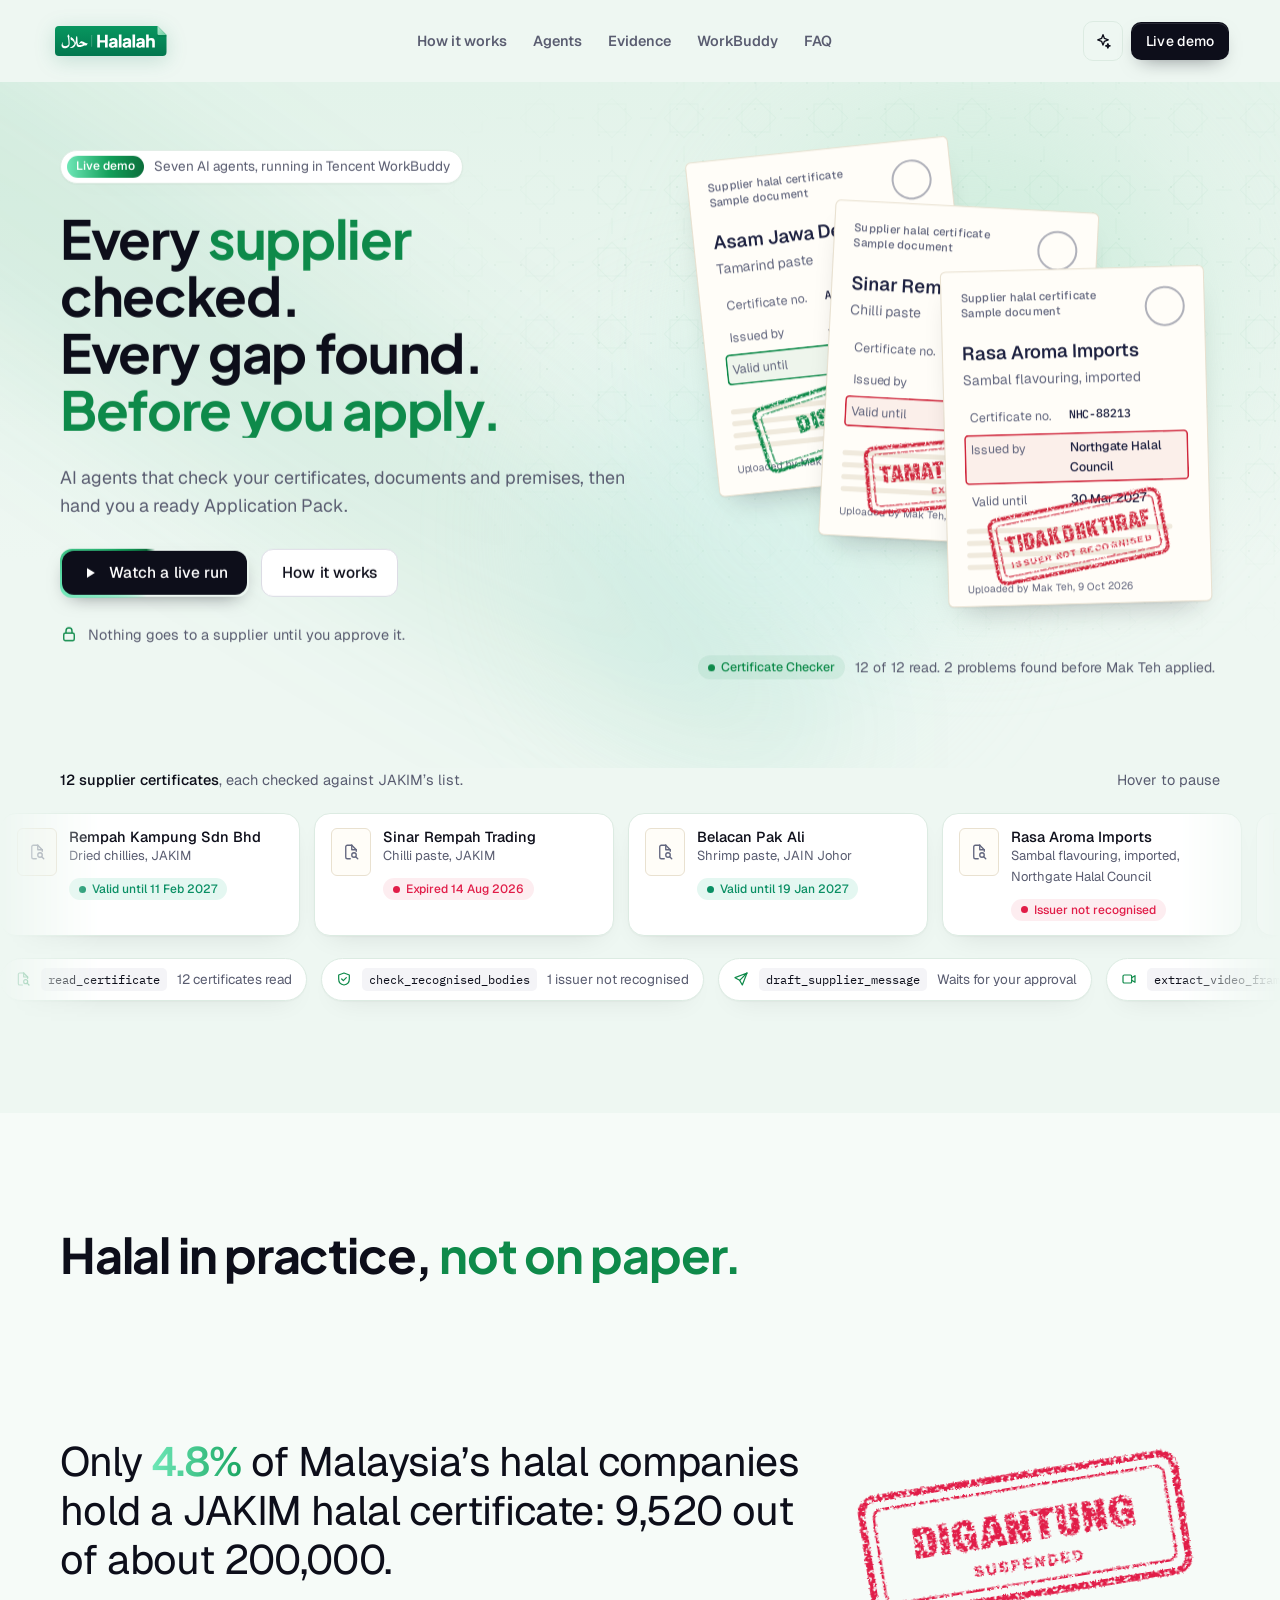
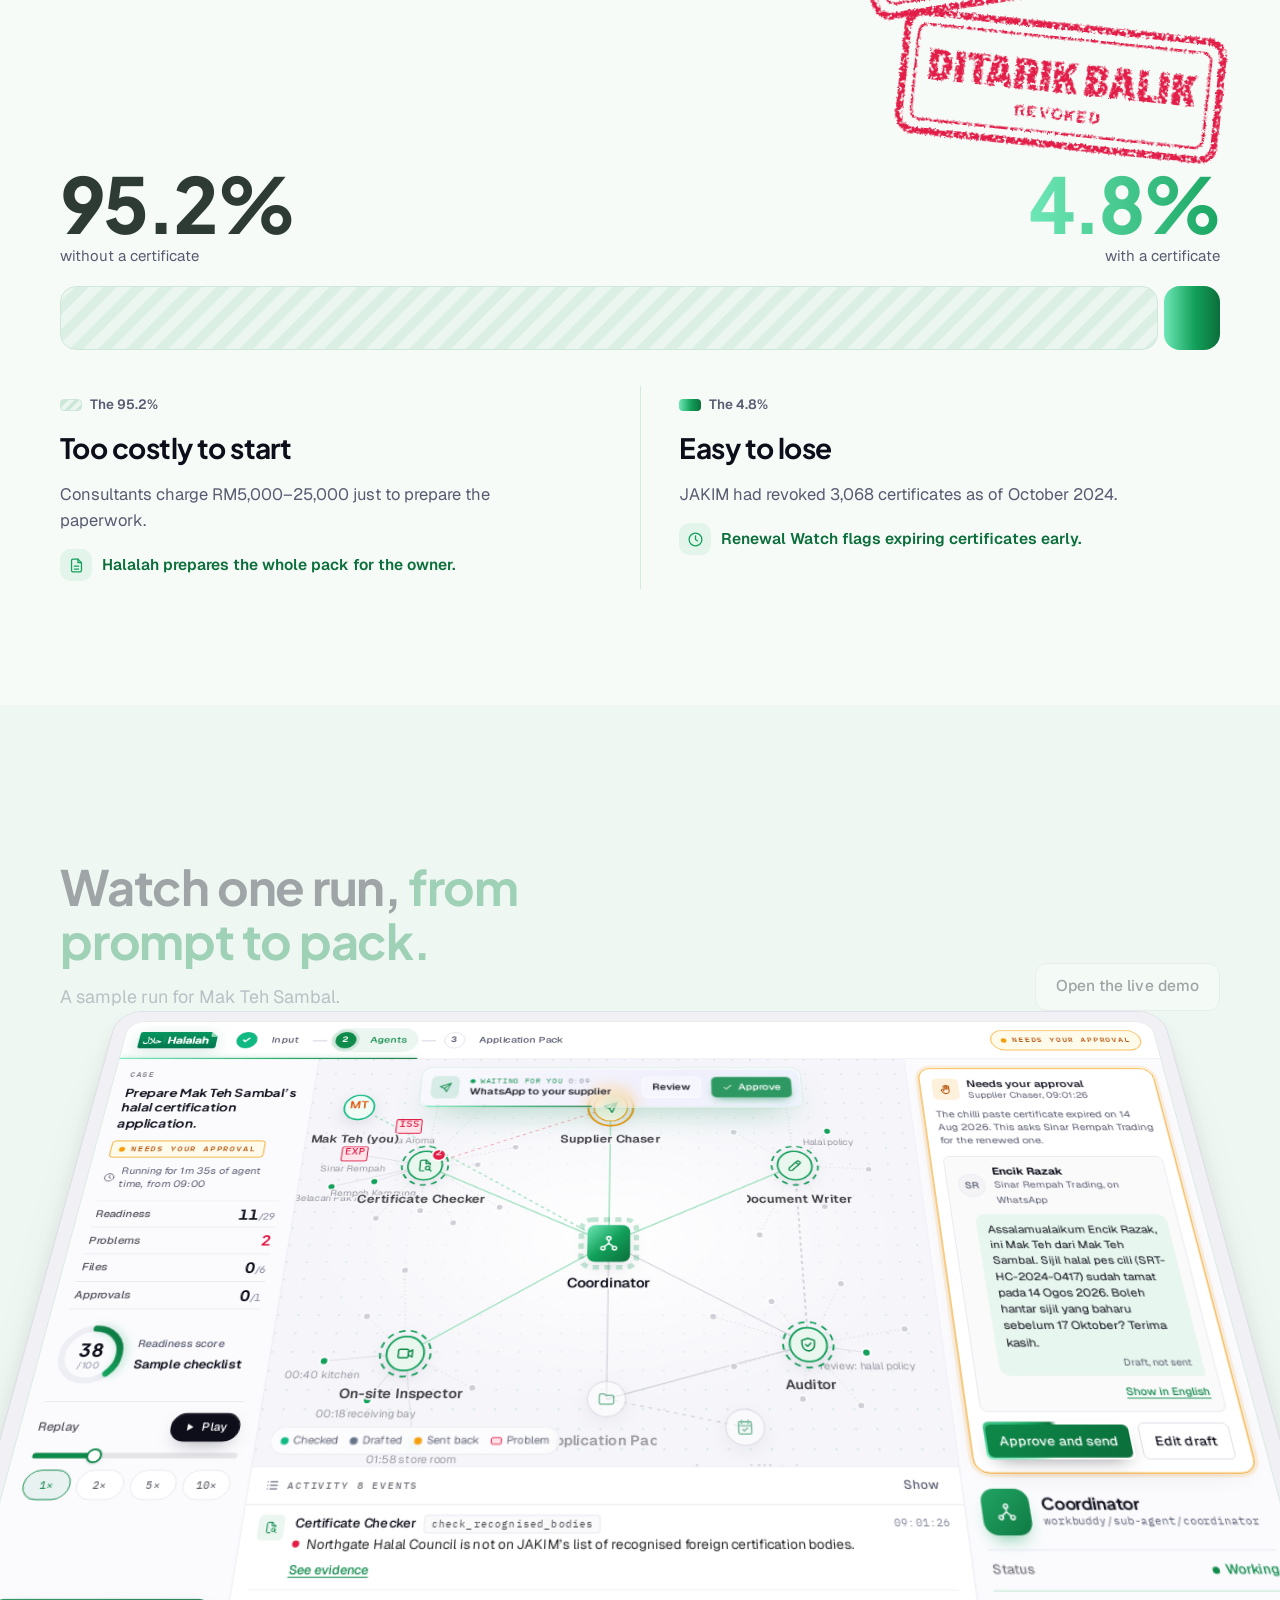
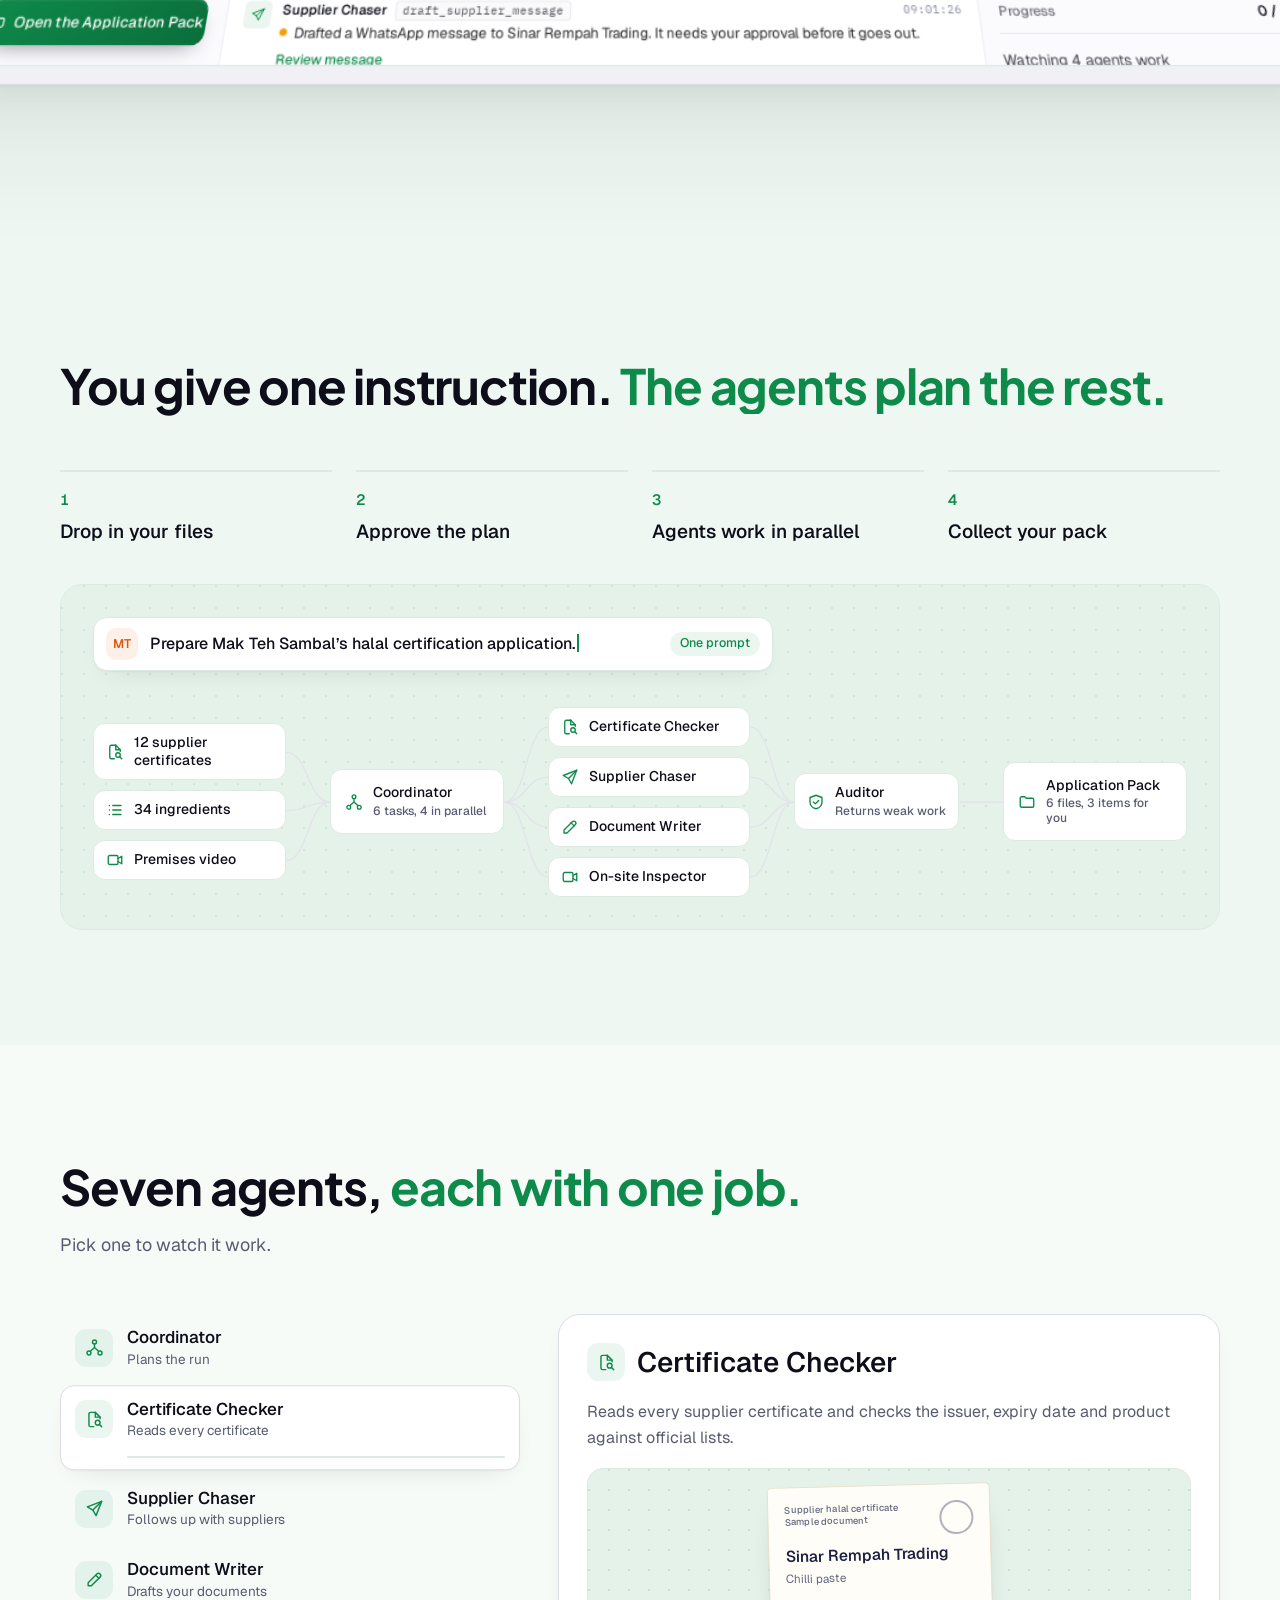
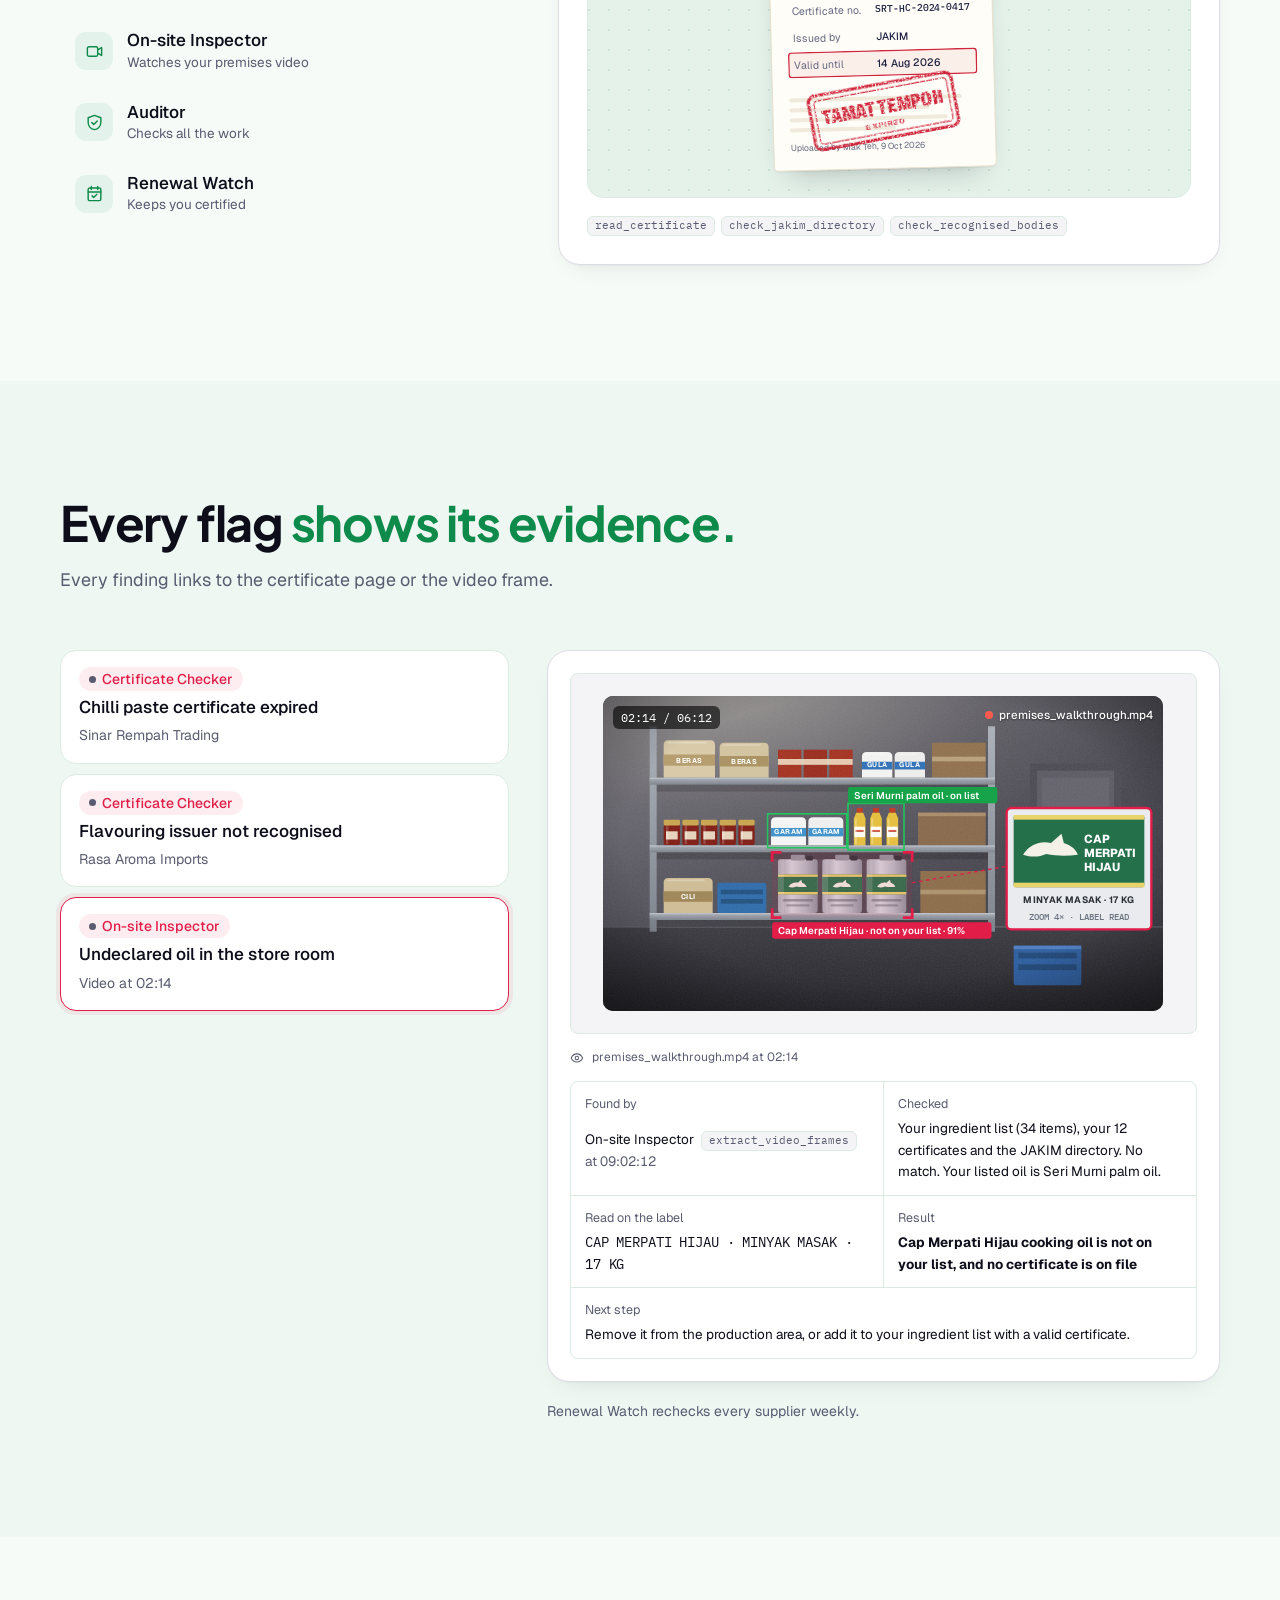
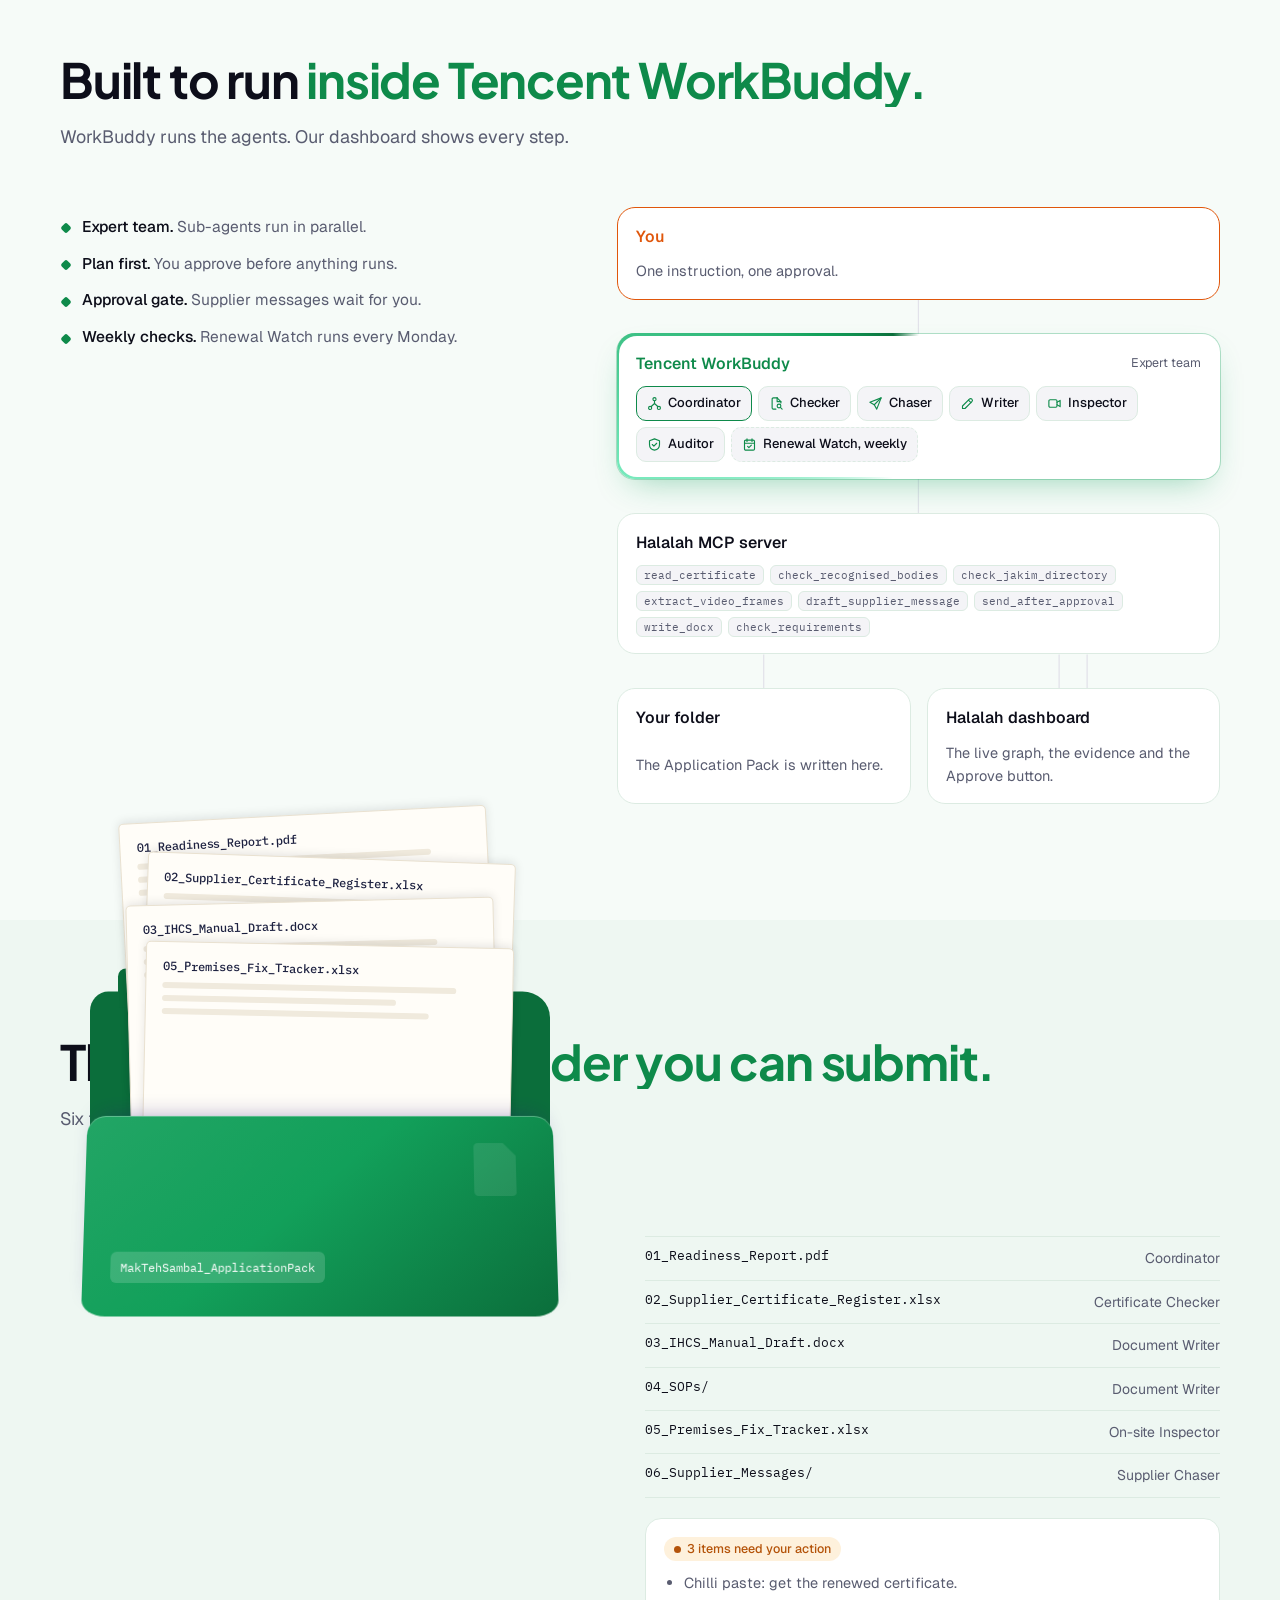
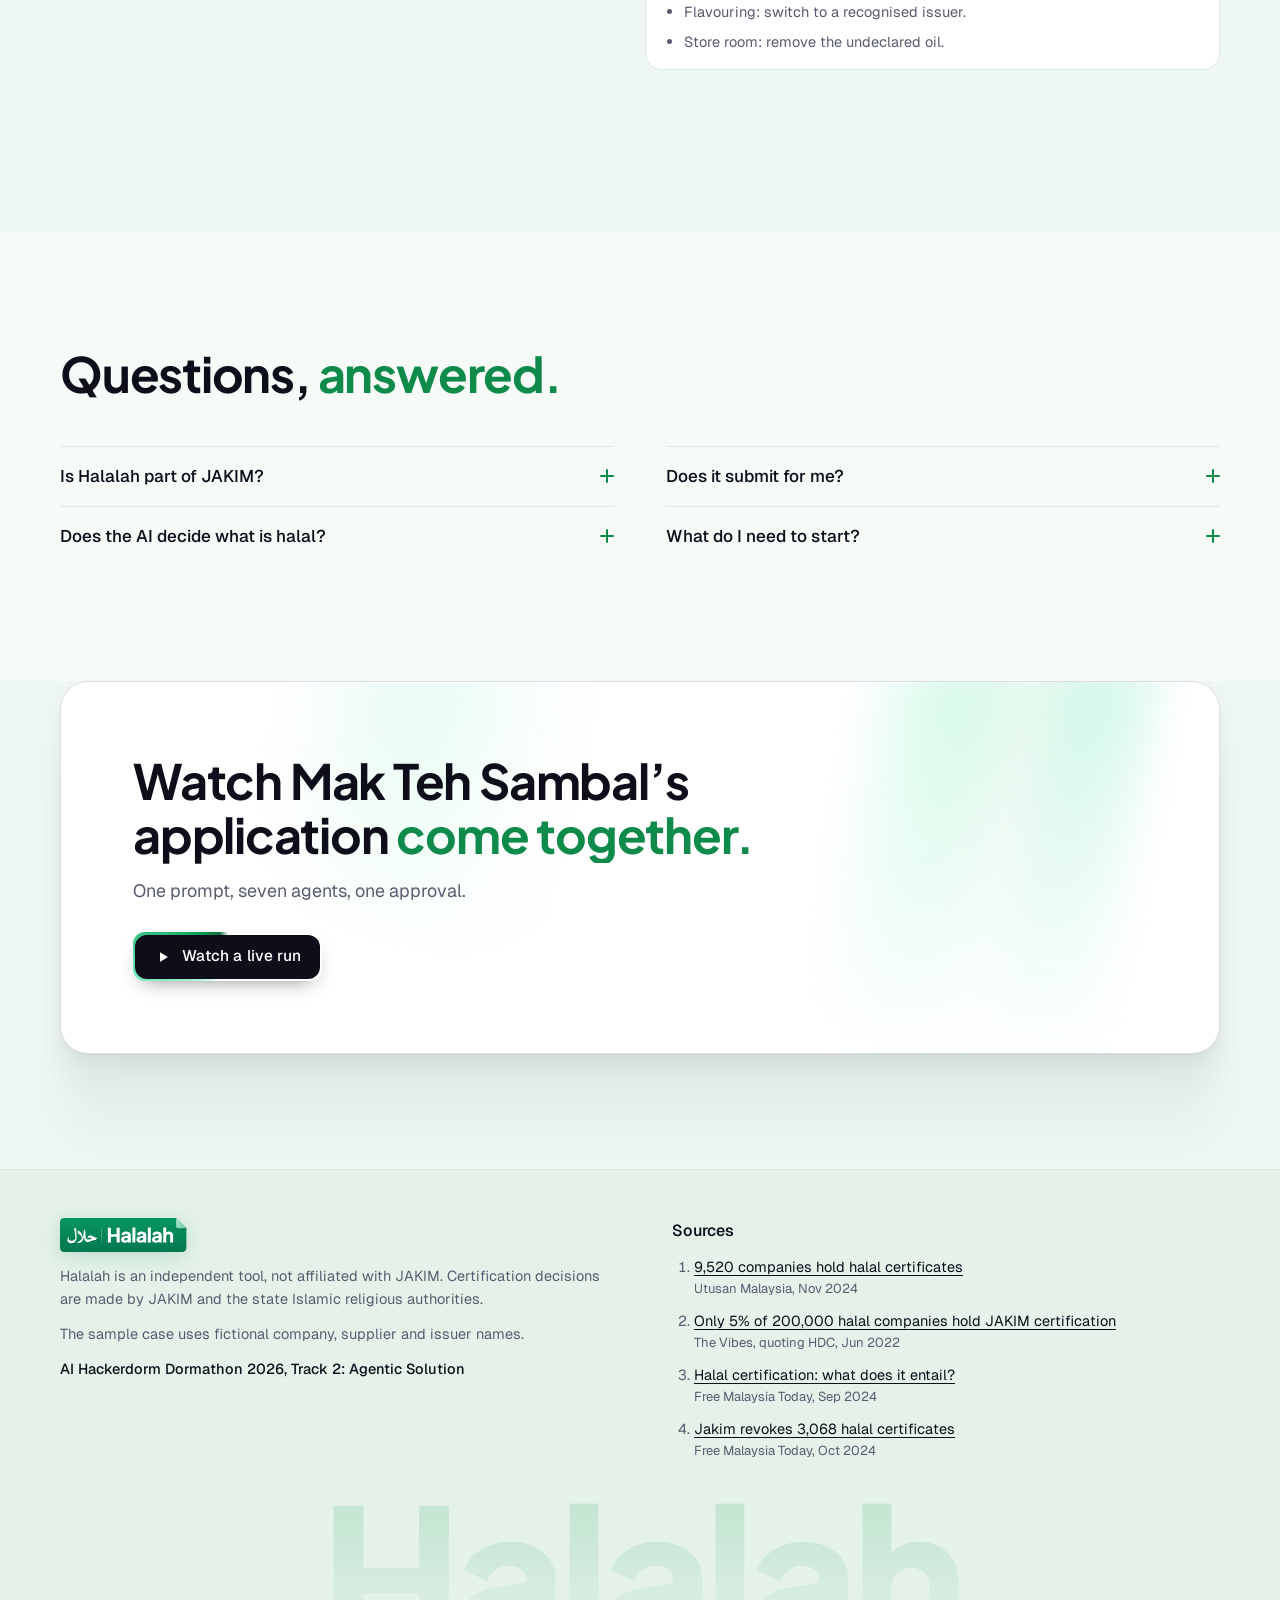
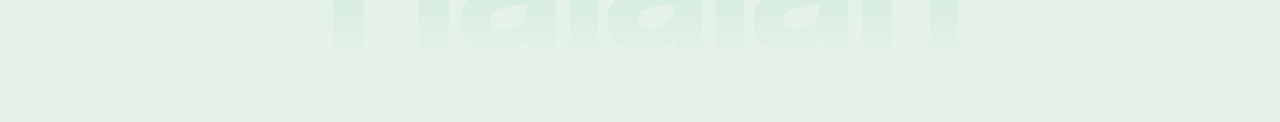
==== commit 1b3f5c99: "feat: add demo case, backend routes, agents, and dashboard interface" ====
--- a/dashboard/index.html
+++ b/dashboard/index.html
@@ -178,15 +178,105 @@
   .rc-a { grid-column: 2; justify-content: flex-start; }
   .ap-opts { grid-template-columns: minmax(0, 1fr); }
 }
+
+/* check states: warn (fix it) and missing (no photo yet) */
+.cklist li.warn { background: #FFFAEB; border-color: #FEDF89; }
+.cklist li.warn .ck-i { background: #F79009; }
+.cklist li.missing { background: #FFFFFF; border-style: dashed; border-color: #D0D5DD; }
+.cklist li.missing .ck-i { background: #FFFFFF; border: 2px solid #98A2B3; box-sizing: border-box; }
+.cklist q { display: block; margin-top: 3px; font-size: 12.5px; font-weight: 600; color: #B54708; quotes: "“" "”"; }
+.cklist li.missing q { color: #344054; }
+.hl-box.warn { border-color: #F79009; background: rgba(247, 144, 9, .08); box-shadow: 0 0 0 4px rgba(247, 144, 9, .18); animation: hl-in .5s ease-out both; }
+
+/* zone by zone, one line each */
+.zsum { list-style: none; margin: 0; padding: 0; display: grid; gap: 4px; }
+.zsum li { display: flex; flex-wrap: wrap; gap: 2px 10px; align-items: baseline; padding: 7px 10px; border-radius: 7px; background: var(--wash, #FAFAFB);
+  border: 1px solid var(--bd, #E4E4E9); font-size: 13px; line-height: 1.4; }
+.zsum li.warn { background: #FFFAEB; border-color: #FEDF89; }
+.zsum li.missing { background: #FFFFFF; border-style: dashed; border-color: #D0D5DD; }
+.zsum li.pick { cursor: pointer; }
+.zsum li.pick:hover { border-color: var(--ink); }
+.zsum b { font-weight: 600; }
+.zc { white-space: nowrap; color: #344054; }
+.zc i { font-style: normal; font-weight: 700; }
+.zc.ok i { color: #12B76A; } .zc.warn i { color: #F79009; } .zc.missing i { color: #667085; } .zc.bad i { color: #D92D20; }
+.zc.warn, .zc.missing { white-space: normal; }
+.zc q { quotes: none; font-weight: 600; color: #B54708; }
+.zc.missing q { color: #344054; }
+.zsum-more summary { cursor: pointer; font-size: 12.5px; color: var(--muted); }
+.zsum-more[open] summary { margin-bottom: 6px; }
+.rc-z { display: flex; flex-wrap: wrap; gap: 2px 12px; font-size: 12.5px; }
+.rc-row.open .rc-t .rc-z { color: inherit; }
+
+/* the pack's files: say what is in each one */
+.fb-row .pk-st[data-tone] { font-size: 11.5px; font-weight: 600; width: auto; height: auto; padding: 2px 8px; border-radius: 999px; border: 0;
+  white-space: nowrap; background: #F2F4F7; color: #475467; }
+.fb-row .pk-st[data-tone]::after { content: none; }
+.fb-row .pk-st[data-tone="ok"] { background: #DCFCE7; color: #15803D; }
+.fb-row .pk-st[data-tone="attn"] { background: #FEF0C7; color: #B54708; }
+.fb-row .pk-st[data-tone="wait"] { background: #F2F4F7; color: #667085; }
+.pk-score { display: grid; grid-template-columns: 48px minmax(0, 1fr); gap: 10px; align-items: center; margin: 4px 8px 10px; padding: 10px 12px;
+  border-radius: 10px; border: 1px solid var(--bd, #E4E4E9); background: #FFFFFF; text-align: left; cursor: pointer; font: inherit; }
+.pk-score[hidden] { display: none; }
+.pk-score:hover { border-color: var(--ink); }
+.rc-ring.sm { width: 48px; height: 48px; }
+.rc-ring.sm svg { width: 48px; height: 48px; }
+.rc-ring.sm .sr-bg, .rc-ring.sm .sr-fg { stroke-width: 5; }
+.rc-ring.sm b { font-size: 14px; }
+.pk-score-t { display: grid; gap: 1px; min-width: 0; }
+.pk-score-t b { font-size: 14px; }
+.pk-score-t span { font-size: 12px; color: var(--muted); }
+
+/* channel choices: icon above the name, so all three fit */
+.ap-opts .ap-opt:not(.btn-line) { flex-direction: column; gap: 4px; height: auto; padding: 8px 4px; font-size: 13px; }
+.fb-list .fb-row { grid-template-columns: 26px minmax(0, 1fr) auto; }
+.fb-list .fb-row[data-state] .pk-st[data-tone]::after { content: none; display: none; }
+.fb-list .fb-row[data-state="pending"] .pk-st[data-tone] { border: 0; }
+.fb-list .fb-row .pk-st[data-tone="ok"] { background: #DCFCE7; color: #15803D; }
+.fb-list .fb-row .pk-st[data-tone="attn"] { background: #FEF0C7; color: #B54708; }
+.fb-list .fb-row .pk-st[data-tone="wait"] { background: #F2F4F7; color: #667085; }
+
+/* the pile: every file the owner dropped in, as small documents on a desk */
+.pile { display: grid; gap: 10px; margin: 6px 0 14px; }
+.pile[hidden] { display: none; }
+.pile-h { display: flex; flex-wrap: wrap; gap: 4px 12px; align-items: baseline; justify-content: space-between; }
+.pile-h b { font-size: 15px; font-weight: 600; }
+.pile-h span { font-size: 12.5px; color: var(--muted); }
+.pile-desk { display: flex; flex-wrap: wrap; justify-content: center; padding: 22px 18px 18px; border-radius: 14px;
+  background: radial-gradient(120% 90% at 50% 0%, #FFFFFF 0%, #F3F3F6 100%); border: 1px solid var(--bd, #E4E4E9); }
+.pile-doc { position: relative; width: 92px; height: 122px; margin: -7px -9px; padding: 0; overflow: hidden; border-radius: 4px; cursor: zoom-in;
+  background: #FFFFFF; border: 1px solid #DADAE0; box-shadow: 0 6px 14px -8px rgba(13, 14, 26, .35), 0 1px 2px rgba(13, 14, 26, .08);
+  transform: rotate(var(--r, 0deg)); transition: transform .2s ease, box-shadow .2s ease; animation: pile-in .5s cubic-bezier(.2, .8, .2, 1) backwards; animation-delay: var(--d, 0ms); }
+.pile-doc:hover, .pile-doc:focus-visible { transform: rotate(0deg) translateY(-8px) scale(1.14); z-index: 5; box-shadow: 0 16px 30px -12px rgba(13, 14, 26, .45); }
+.pile-doc img { width: 100%; height: 100%; object-fit: cover; object-position: top center; display: block; }
+.pile-ico { display: grid; place-items: center; width: 100%; height: 100%; color: var(--muted); }
+.pile-ico .ico { width: 26px; height: 26px; }
+.pile-ext { position: absolute; top: 5px; left: 5px; padding: 1px 5px; border-radius: 3px; font: 600 9.5px/1.4 var(--font-mono, monospace); color: #FFFFFF; background: #667085; }
+.pile-ext.ext-pdf { background: #D92D20; } .pile-ext.ext-xlsx, .pile-ext.ext-xls { background: #217346; } .pile-ext.ext-jpg, .pile-ext.ext-jpeg, .pile-ext.ext-png { background: #2E90FA; }
+.pile-n { position: absolute; left: 0; right: 0; bottom: 0; padding: 14px 5px 4px; font-size: 9.5px; line-height: 1.2; color: #FFFFFF; text-align: left;
+  background: linear-gradient(transparent, rgba(16, 24, 40, .78)); white-space: nowrap; overflow: hidden; text-overflow: ellipsis; }
+@keyframes pile-in { from { opacity: 0; transform: translateY(-36px) rotate(calc(var(--r, 0deg) * 4)) scale(1.06); } }
+@media (max-width: 720px) { .pile-doc { width: 70px; height: 94px; margin: -5px -7px; } }
+
+/* the Input tiles: the kinds of file in each tray, not a count */
+.tile-types { display: inline-flex; flex-wrap: wrap; gap: 4px; margin-right: auto; }
+.tile-ext { padding: 2px 6px; border-radius: 4px; font: 600 10.5px/1.4 var(--font-mono, monospace); color: #FFFFFF; background: #667085; }
+.tile-ext.ext-pdf { background: #D92D20; } .tile-ext.ext-xlsx, .tile-ext.ext-xls { background: #217346; }
+.tile-ext.ext-jpg, .tile-ext.ext-jpeg, .tile-ext.ext-png { background: #2E90FA; }
+
+/* or choose a folder, under the drop area */
+.folder-pick { display: inline-flex; gap: 6px; align-items: center; justify-self: center; margin-top: 8px; font-size: 13px; color: var(--ink);
+  text-decoration: underline; text-underline-offset: 3px; cursor: pointer; }
+.folder-pick .ico { width: 14px; height: 14px; }
 </style>
 </head><body>
-<title>HalalReady</title>
+<title>Halalah</title>
 <meta name="description" content="AI agents in Tencent WorkBuddy that check every supplier certificate, find every gap and prepare a halal certification Application Pack.">
 <link rel="preconnect" href="https://fonts.googleapis.com">
 <link rel="preconnect" href="https://fonts.gstatic.com" crossorigin>
 <link rel="stylesheet" href="https://fonts.googleapis.com/css2?family=Plus+Jakarta+Sans:wght@500..800&amp;family=Geist:wght@300..800&amp;family=Archivo:wdth,wght@62..125,700..900&amp;family=IBM+Plex+Mono:wght@400;500;600&amp;display=swap">
 <style>
-/* HalalReady: the site and the live demo.
+/* Halalah: the site and the live demo.
    White first. Ink indigo for the brand, a cyan-indigo-violet light for things
    that move (beams, borders, progress), and status colours kept apart.
    One theme by design: the page is white whatever the viewer's setting. */
@@ -573,7 +663,7 @@
 .mq-card .chip { height: 22px; font-size: 12px; }
 
 /* Preview: the live dashboard tilting into view */
-.preview { padding-block: 0 clamp(72px, 9vw, 128px); }
+.preview { padding-block: clamp(72px, 9vw, 128px); }
 .preview-head { will-change: transform; display: flex; flex-wrap: wrap; justify-content: space-between; align-items: flex-end; gap: 20px 32px; margin-bottom: clamp(24px, 4vw, 40px); }
 .preview-copy { display: grid; gap: 14px; max-width: 720px; }
 .preview-stage { perspective: 1000px; }
@@ -965,6 +1055,118 @@
 .foot { background: #E5F2EA; border-top-color: #D3E7DB; }
 .foot-mark span { background: linear-gradient(180deg, #BFE3CE, rgba(229, 242, 234, 0)); -webkit-background-clip: text; background-clip: text; }
 .mq { -webkit-mask-image: linear-gradient(to right, transparent, #000 8%, #000 92%, transparent); }
+
+/* Halalah mark: the green certificate icon */
+img.logo-mark { width: auto !important; height: 30px; display: block; border-radius: 3px; }
+.nav img.logo-mark { animation: mark-in .6s .2s var(--spring) both; }
+@keyframes mark-in { from { transform: translateY(6px) scale(.5); opacity: 0; } to { transform: none; opacity: 1; } }
+.dash img.logo-mark { height: 26px; }
+.folder-mark img.logo-mark { height: 54px; opacity: .35; filter: brightness(0) invert(1); }
+.logo { gap: 9px; }
+
+/* Halalah lockup: the name lives inside the green halal document */
+.logo { gap: 0; line-height: 0; }
+.logo-slot.lockup-slot { display: block; }
+.logo svg.lk { height: 30px; width: auto; display: block; overflow: visible; filter: drop-shadow(0 4px 10px rgba(2, 119, 78, .18)); transition: transform .4s var(--spring), filter .4s ease; }
+.logo svg.lk path:nth-of-type(3) { transform-box: fill-box; transform-origin: 0 0; transition: transform .45s var(--spring); }
+.logo:hover svg.lk { transform: translateY(-1px); filter: drop-shadow(0 7px 16px rgba(2, 119, 78, .26)); }
+.logo:hover svg.lk path:nth-of-type(3) { transform: scale(1.18); }
+.nav .logo svg.lk { animation: mark-in .7s .15s var(--spring) both; }
+.dt .logo svg.lk { height: 26px; }
+.foot .logo svg.lk { height: 34px; }
+svg.logo-mark { width: auto !important; height: 30px; display: block; }
+.folder-mark svg.logo-mark { height: 54px; opacity: .35; filter: brightness(0) invert(1); }
+@media (max-width: 560px) { .nav .logo svg.lk { height: 26px; } }
+
+/* Problem: the certification gap as 100 dots, and the two groups it leaves */
+.gap { margin: 0; display: grid; gap: 16px; justify-items: start; }
+.gap-grid { display: grid; grid-template-columns: repeat(10, 1fr); gap: clamp(6px, .9vw, 10px); width: min(100%, 340px); }
+.gd { display: block; aspect-ratio: 1; border-radius: 50%; border: 1.5px solid #BFDCCB; background: transparent; opacity: 0; transform: scale(.4); transition: opacity .4s ease, transform .5s var(--spring), background .4s ease, border-color .4s ease, box-shadow .4s ease; transition-delay: var(--d); }
+.gap.in .gd { opacity: 1; transform: none; }
+.gd.on { border-color: var(--g2); }
+.gap.in .gd.on { background: var(--grad); border-color: transparent; box-shadow: 0 0 0 4px rgba(18, 160, 90, .14); transition-delay: calc(var(--d) + 700ms); animation: gd-pulse 2.8s 1.6s ease-in-out infinite; }
+@keyframes gd-pulse { 50% { box-shadow: 0 0 0 7px rgba(18, 160, 90, .06); } }
+.gap figcaption { display: flex; flex-wrap: wrap; align-items: center; gap: 6px 8px; font-size: 13.5px; color: var(--muted); }
+.gap-key { width: 10px; height: 10px; border-radius: 50%; border: 1.5px solid #BFDCCB; display: inline-block; margin-left: 6px; }
+.gap-key:first-child { margin-left: 0; }
+.gap-key.on { background: var(--g2); border-color: var(--g2); }
+.gap-unit { flex-basis: 100%; }
+.groups { display: grid; grid-template-columns: repeat(2, minmax(0, 1fr)); gap: 16px; margin-top: clamp(40px, 5vw, 64px); }
+.grp { display: grid; gap: 10px; align-content: start; padding: clamp(22px, 2.6vw, 30px); border-radius: 20px; background: var(--surface); border: 1px solid var(--line); transition: transform .35s var(--ease), box-shadow .35s ease, border-color .25s ease; }
+.grp:hover { transform: translateY(-4px); box-shadow: 0 18px 36px -20px rgba(14, 138, 74, .45); border-color: #C6EBD6; }
+.grp-share { font-size: 14.5px; color: var(--muted); }
+.grp-share b { font-family: var(--font-head); font-weight: 750; font-size: 30px; letter-spacing: -.02em; color: var(--ink); margin-right: 6px; font-variant-numeric: tabular-nums; }
+.grp h3 { font-size: 19px; font-weight: 560; margin-bottom: 2px; }
+.grp p:not(.grp-share):not(.grp-fix) { color: var(--muted); font-size: 15.5px; }
+.grp-fix { margin-top: 8px; padding-top: 14px; border-top: 1px dashed #CFE7DA; font-size: 15px; color: var(--text); display: grid; gap: 4px; }
+.grp-fix-l { font-family: var(--font-head); font-weight: 700; font-size: 13px; color: var(--ink); }
+@media (max-width: 860px) { .groups { grid-template-columns: minmax(0, 1fr); } }
+
+/* Problem cards, simplified: share, bar, one pain line, one answer */
+.grp { gap: 12px; overflow: hidden; }
+.grp-share { display: flex; align-items: baseline; gap: 10px; font-size: 15px; }
+.grp-share b { font-size: clamp(40px, 4.6vw, 56px); line-height: 1; letter-spacing: -.035em; margin: 0; background: var(--grad); -webkit-background-clip: text; background-clip: text; color: transparent; background-size: 200% 100%; animation: num-flow 6s linear infinite; }
+.grp-bar { position: relative; height: 10px; border-radius: 99px; background: #E3F1E9; overflow: hidden; margin: 2px 0 8px; }
+.grp-bar i { position: absolute; inset: 0 auto 0 0; width: calc(var(--p) * 1%); min-width: 10px; border-radius: inherit; background: var(--grad); transform: scaleX(0); transform-origin: left; transition: transform 1.4s cubic-bezier(.2, .8, .2, 1) calc(var(--gd, 0ms) + 150ms); }
+.grp-bar i::after { content: ""; position: absolute; inset: 0; background: linear-gradient(90deg, transparent, rgba(255, 255, 255, .55), transparent); transform: translateX(-100%); }
+.grp.in .grp-bar i { transform: none; }
+.grp.in .grp-bar i::after { animation: bar-sheen 2.6s 1.6s ease-in-out infinite; }
+@keyframes bar-sheen { 60%, 100% { transform: translateX(100%); } }
+.grp h3 { font-size: 22px; font-weight: 640; font-family: var(--font-head); letter-spacing: -.01em; }
+.grp p.grp-pain { color: var(--muted); font-size: 16px; }
+.grp .grp-fix { margin-top: 6px; padding: 12px 14px; border: 0; border-radius: 14px; background: #EEF8F2; display: flex; align-items: center; gap: 10px; font-size: 15px; font-weight: 500; color: var(--g3);
+  opacity: 0; transform: translateY(10px); transition: opacity .5s ease calc(var(--gd, 0ms) + 1.1s), transform .6s var(--spring) calc(var(--gd, 0ms) + 1.1s); }
+.grp.in .grp-fix { opacity: 1; transform: none; }
+.grp-ico { flex: none; width: 24px; height: 24px; border-radius: 50%; background: var(--grad); display: grid; place-items: center; color: #fff; transform: scale(0); transition: transform .5s var(--spring) calc(var(--gd, 0ms) + 1.35s); }
+.grp-ico svg { width: 14px; height: 14px; stroke: #fff; stroke-width: 3; fill: none; }
+.grp.in .grp-ico { transform: none; }
+.grp:hover .grp-bar i { filter: saturate(1.25) brightness(1.05); }
+html.no-motion .grp .grp-fix, html.no-motion .grp .grp-ico { opacity: 1; transform: none; }
+html.no-motion .grp .grp-bar i { transform: none; }
+
+/* Problem split: one proportional bar, two columns under it */
+.split { margin-top: clamp(48px, 6vw, 80px); display: grid; gap: 18px; }
+.split-heads { display: flex; justify-content: space-between; align-items: flex-end; gap: 16px; }
+.sh { display: grid; gap: 4px; }
+.sh b { font-family: var(--font-head); font-weight: 750; font-size: clamp(44px, 6vw, 84px); line-height: .95; letter-spacing: -.04em; font-variant-numeric: tabular-nums; }
+.sh span { font-size: 15px; color: var(--muted); }
+.sh-out b { color: #2E3B34; }
+.sh-in { text-align: right; justify-items: end; }
+.sh-in b { background: var(--grad); -webkit-background-clip: text; background-clip: text; color: transparent; background-size: 200% 100%; animation: num-flow 6s linear infinite; }
+.split-bar { position: relative; display: flex; gap: 6px; height: clamp(44px, 5vw, 64px); }
+.split-bar i { display: block; height: 100%; border-radius: 16px; }
+.sb-out { flex: 1 1 auto; transform-origin: left; transform: scaleX(0); transition: transform 1.3s cubic-bezier(.2, .8, .2, 1);
+  background: repeating-linear-gradient(-45deg, #DCEFE4 0 10px, #EAF6EF 10px 20px); background-size: 28.28px 28.28px; border: 1px solid #CFE7DA; }
+.sb-in { flex: 0 0 max(calc(var(--p) * 1%), 30px); background: var(--grad); transform: scale(0); transition: transform .6s var(--spring) 1.15s;
+  box-shadow: 0 0 0 0 rgba(18, 160, 90, .35); }
+.split.in .sb-out { transform: none; animation: hatch 3s linear 1.3s infinite; }
+.split.in .sb-in { transform: none; animation: sb-pulse 2.4s ease-out 1.8s infinite; }
+@keyframes hatch { to { background-position: 28.28px 0; } }
+@keyframes sb-pulse { 0% { box-shadow: 0 0 0 0 rgba(18, 160, 90, .4); } 100% { box-shadow: 0 0 0 14px rgba(18, 160, 90, 0); } }
+.split-cols { display: grid; grid-template-columns: repeat(2, minmax(0, 1fr)); gap: 0; margin-top: 18px; }
+.sc { display: grid; gap: 10px; align-content: start; padding: 8px clamp(20px, 3vw, 40px) 8px 0; opacity: 0; transform: translateY(14px); filter: blur(6px);
+  transition: opacity .7s ease, transform .8s var(--spring), filter .7s ease; }
+.sc + .sc { padding: 8px 0 8px clamp(20px, 3vw, 40px); border-left: 1px solid #D5EADF; }
+.split.in .sc { opacity: 1; transform: none; filter: none; transition-delay: 1.2s; }
+.split.in .sc + .sc { transition-delay: 1.45s; }
+.sc-k { display: flex; align-items: center; gap: 8px; font-size: 13.5px; font-weight: 600; color: var(--muted); }
+.sw { width: 22px; height: 12px; border-radius: 4px; display: inline-block; }
+.sw-out { background: repeating-linear-gradient(-45deg, #CDE8D8 0 4px, #EAF6EF 4px 8px); border: 1px solid #CFE7DA; }
+.sw-in { background: var(--grad); }
+.sc h3 { font-family: var(--font-head); font-size: clamp(22px, 2.2vw, 28px); font-weight: 700; letter-spacing: -.02em; }
+.sc-pain { color: var(--muted); font-size: 16.5px; max-width: 42ch; }
+.sc-fix { display: flex; align-items: center; gap: 10px; margin-top: 6px; font-size: 15.5px; font-weight: 600; color: var(--g3); }
+.sc-fix .ico { width: 32px; height: 32px; flex: none; border-radius: 10px; display: grid; place-items: center; background: #E3F4EA; color: var(--g2); transition: transform .4s var(--spring), background .3s ease, color .3s ease; }
+.sc-fix .ico svg { width: 17px; height: 17px; }
+.sc:hover .sc-fix .ico { transform: rotate(-8deg) scale(1.1); background: var(--g2); color: #fff; }
+.sc:hover h3 { color: var(--ink); }
+.sc h3 { transition: color .3s ease; }
+html.no-motion .sb-out, html.no-motion .sb-in, html.no-motion .sc { transform: none; opacity: 1; filter: none; }
+@media (max-width: 760px) {
+  .split-cols { grid-template-columns: minmax(0, 1fr); gap: 28px; }
+  .sc, .sc + .sc { padding: 0; border: 0; }
+  .sc + .sc { padding-top: 26px; border-top: 1px solid #D5EADF; }
+}
 
 /* ---------- Live demo: Input, Agents, Application Pack ----------
    A crisp tool look: square-ish boxes, hairline borders, small mono labels. */
@@ -1129,6 +1331,21 @@
 .gs:hover .sl, .gs.is-sel .sl { fill: var(--text); }
 .gs.is-sel .halo { fill: rgba(18, 160, 90, .2); stroke: var(--ink); stroke-width: 1.2; }
 .gs.is-sel .sq { stroke-width: 2.2; }
+/* drag, hover focus, and placeholders that bloom into results */
+.dash:not(.is-embed) .gn { cursor: grab; touch-action: none; }
+.net.is-dragging, .net.is-dragging .gn { cursor: grabbing; }
+.net .gs, .net .gk { transition: opacity .25s ease; }
+.net.is-focus .gn:not(.is-hl) { opacity: .22; }
+.net.is-focus .gs:not(.is-hl) { opacity: .18; }
+.net.is-focus .gk:not(.is-hl) { opacity: .2; }
+.net.is-focus .gk.is-hl:not(.sat) { stroke: var(--g2); stroke-width: 1.8; }
+.net.is-focus .gs.is-hl .sl { fill: var(--text); }
+.gs.is-pend { pointer-events: none; animation: pend-pulse 1.4s ease-in-out infinite alternate; }
+.gs .pend { fill: #CFCFD8; stroke: #FFFFFF; stroke-width: 1.5; }
+.gk.sat.pend { stroke-dasharray: 2 3; }
+.gs .burst { fill: none; stroke: var(--g2); stroke-width: 1.5; pointer-events: none; }
+.gs .burst.bad { stroke: var(--bad); }
+@keyframes pend-pulse { from { opacity: .3; } to { opacity: .9; } }
 .g-banner {
   position: absolute; left: 50%; top: 14px; transform: translateX(-50%); z-index: 3; overflow: hidden;
   display: flex; align-items: center; gap: 12px; width: min(460px, calc(100% - 28px)); padding: 10px 10px 12px 10px;
@@ -1757,7 +1974,7 @@
 <div id="site">
   <header class="nav" id="nav">
     <div class="nav-inner">
-      <a class="logo" href="#top" aria-label="HalalReady, back to top"><span class="logo-slot"></span><span>HalalReady</span></a>
+      <a class="logo" href="#top" aria-label="Halalah, back to top"><span class="logo-slot lockup-slot"></span></a>
       <nav class="nav-links" aria-label="Sections">
         <a href="#how">How it works</a>
         <a href="#agents">Agents</a>
@@ -1814,6 +2031,39 @@
       <div class="mq" id="mq"></div>
     </section>
 
+    <section class="section problem" id="problem" aria-labelledby="problem-h">
+      <div class="wrap">
+        <div class="section-head"><h2 class="h-section" id="problem-h">Halal in practice, <span class="h-soft">not on paper.</span></h2></div>
+        <div class="problem-grid">
+        <div class="problem-copy">
+        <p class="statement">Only <span class="num" data-roll>4.8%</span> of Malaysia&rsquo;s halal companies hold a JAKIM halal certificate: 9,520 out of about 200,000.</p>
+        </div>
+        <div class="problem-stamps" id="problem-stamps" aria-hidden="true"></div>
+        </div>
+        <div class="split" id="split" style="--p:4.8">
+          <div class="split-heads">
+            <p class="sh sh-out"><b data-roll>95.2%</b><span>without a certificate</span></p>
+            <p class="sh sh-in"><b data-roll>4.8%</b><span>with a certificate</span></p>
+          </div>
+          <div class="split-bar" aria-hidden="true"><i class="sb-out"></i><i class="sb-in"></i></div>
+          <div class="split-cols">
+            <div class="sc">
+              <p class="sc-k"><i class="sw sw-out"></i>The 95.2%</p>
+              <h3>Too costly to start</h3>
+              <p class="sc-pain">Consultants charge RM5,000&ndash;25,000 just to prepare the paperwork.</p>
+              <p class="sc-fix"><span class="ico-slot" data-ico="doc"></span>Halalah prepares the whole pack for the owner.</p>
+            </div>
+            <div class="sc">
+              <p class="sc-k"><i class="sw sw-in"></i>The 4.8%</p>
+              <h3>Easy to lose</h3>
+              <p class="sc-pain">JAKIM had revoked 3,068 certificates as of October 2024.</p>
+              <p class="sc-fix"><span class="ico-slot" data-ico="clock"></span>Renewal Watch flags expiring certificates early.</p>
+            </div>
+          </div>
+        </div>
+      </div>
+    </section>
+
     <section class="preview" id="preview" aria-labelledby="preview-h">
       <div class="wrap">
         <div class="preview-head" id="preview-head">
@@ -1829,32 +2079,6 @@
               <div class="dash-host" id="embed-host" inert></div>
               <a class="preview-open" href="#demo"><span class="btn btn-ink"><span class="ico-slot" data-ico="play"></span>Open the live demo</span></a>
             </div>
-          </div>
-        </div>
-      </div>
-    </section>
-
-    <section class="section problem" id="problem" aria-labelledby="problem-h">
-      <div class="wrap">
-        <div class="section-head"><h2 class="h-section" id="problem-h">Paperwork is where small food makers <span class="h-soft">get stuck.</span></h2></div>
-        <div class="problem-grid">
-        <div class="problem-copy">
-        <p class="statement">JAKIM received <span class="num" data-roll>19,686</span> halal certification applications in 2024.<sup><a href="#src-1" aria-label="Source 1">1</a></sup> By October that year, <span class="num" data-roll>3,068</span> Malaysian halal certifications had been revoked for non-compliance.<sup><a href="#src-2" aria-label="Source 2">2</a></sup></p>
-        </div>
-        <div class="problem-stamps" id="problem-stamps" aria-hidden="true"></div>
-        </div>
-        <div class="facts">
-          <div class="fact" data-spot>
-            <h3>Documents are the hard part</h3>
-            <p>SMEs name documentation as a top challenge.<sup><a href="#src-3" aria-label="Source 3">3</a></sup></p>
-          </div>
-          <div class="fact" data-spot>
-            <h3>Missed deadlines cost certificates</h3>
-            <p>Late corrective action leads to suspension, then revocation.<sup><a href="#src-4" aria-label="Source 4">4</a></sup></p>
-          </div>
-          <div class="fact" data-spot>
-            <h3>Supplier certificates change</h3>
-            <p>In 2025, JAKIM withdrew recognition from three foreign bodies.<sup><a href="#src-5" aria-label="Source 5">5</a></sup></p>
           </div>
         </div>
       </div>
@@ -1958,14 +2182,14 @@
             </div>
           </div>
           <div class="layer" data-l="mcp" data-spot>
-            <div class="layer-head"><span class="layer-tag">HalalReady MCP server</span></div>
+            <div class="layer-head"><span class="layer-tag">Halalah MCP server</span></div>
             <div class="tool-row">
               <span class="tool">read_certificate</span><span class="tool">check_recognised_bodies</span><span class="tool">check_jakim_directory</span><span class="tool">extract_video_frames</span><span class="tool">draft_supplier_message</span><span class="tool">send_after_approval</span><span class="tool">write_docx</span><span class="tool">check_requirements</span>
             </div>
           </div>
           <div class="layer-split">
             <div class="layer" data-l="folder" data-spot><span class="layer-tag">Your folder</span><p>The Application Pack is written here.</p></div>
-            <div class="layer" data-l="dash" data-spot><span class="layer-tag">HalalReady dashboard</span><p>The live graph, the evidence and the Approve button.</p></div>
+            <div class="layer" data-l="dash" data-spot><span class="layer-tag">Halalah dashboard</span><p>The live graph, the evidence and the Approve button.</p></div>
           </div>
         </div>
       </div>
@@ -2013,7 +2237,7 @@
       <div class="wrap">
         <h2 class="h-section" id="faq-h">Questions, <span class="h-soft">answered.</span></h2>
         <div class="faq-list">
-          <details><summary>Is HalalReady part of JAKIM?<span class="plus" aria-hidden="true"></span></summary><p>No. It is an independent tool. JAKIM and the state authorities issue certificates.</p></details>
+          <details><summary>Is Halalah part of JAKIM?<span class="plus" aria-hidden="true"></span></summary><p>No. It is an independent tool. JAKIM and the state authorities issue certificates.</p></details>
           <details><summary>Does it submit for me?<span class="plus" aria-hidden="true"></span></summary><p>No. You review the pack and submit on MYeHALAL yourself.</p></details>
           <details><summary>Does the AI decide what is halal?<span class="plus" aria-hidden="true"></span></summary><p>No. It flags problems with evidence. You confirm each one.</p></details>
           <details><summary>What do I need to start?<span class="plus" aria-hidden="true"></span></summary><p>Supplier certificates, your ingredient list and a phone video of your premises.</p></details>
@@ -2038,23 +2262,22 @@
   <footer class="foot">
     <div class="wrap foot-grid">
       <div class="foot-about">
-        <a class="logo" href="#top"><span class="logo-slot"></span><span>HalalReady</span></a>
-        <p>HalalReady is an independent tool, not affiliated with JAKIM. Certification decisions are made by JAKIM and the state Islamic religious authorities.</p>
+        <a class="logo" href="#top" aria-label="Halalah, back to top"><span class="logo-slot lockup-slot"></span></a>
+        <p>Halalah is an independent tool, not affiliated with JAKIM. Certification decisions are made by JAKIM and the state Islamic religious authorities.</p>
         <p>The sample case uses fictional company, supplier and issuer names.</p>
         <p class="foot-event">AI Hackerdorm Dormathon 2026, Track 2: Agentic Solution</p>
       </div>
       <div class="foot-src">
         <h2>Sources</h2>
         <ol>
-          <li id="src-1"><a href="https://thesun.my/malaysia-news/jakim-investigates-hospital-catering-firm-without-halal-certification-fc14524067/" target="_blank" rel="noopener">JAKIM received 19,686 applications in 2024</a> <span>Bernama via theSun, 2025</span></li>
-          <li id="src-2"><a href="https://nst.com.my/amp/news/nation/2024/10/1118512/jakim-revokes-over-3000-halal-certifications-non-compliance-watch" target="_blank" rel="noopener">Jakim revokes over 3,000 halal certifications</a> <span>New Straits Times, Oct 2024</span></li>
-          <li id="src-3"><a href="https://jurnalumran.utm.my/index.php/umran/article/view/726" target="_blank" rel="noopener">Halal certification among F&amp;B SMEs in northern Johor</a> <span>Jurnal Umran, UTM</span></li>
-          <li id="src-4"><a href="https://www.freemalaysiatoday.com/category/nation/2024/10/12/3068-halal-certificates-revoked-as-of-yesterday-says-jakim" target="_blank" rel="noopener">3,068 halal certificates revoked</a> <span>Free Malaysia Today, Oct 2024</span></li>
-          <li id="src-5"><a href="https://www.bernama.com/en/general/news.php?id=2397805" target="_blank" rel="noopener">Products by three foreign certification bodies banned</a> <span>Bernama, Feb 2025</span></li>
+          <li id="src-1"><a href="https://www.utusan.com.my/berita/2024/11/57-peratus-pemegang-sijil-halal-babit-syarikat-bukan-bumiputera/" target="_blank" rel="noopener">9,520 companies hold halal certificates</a> <span>Utusan Malaysia, Nov 2024</span></li>
+          <li id="src-2"><a href="https://www.thevibes.com/articles/news/64184/only-5-of-200000-halal-companies-hold-jakim-certifications-hdc" target="_blank" rel="noopener">Only 5% of 200,000 halal companies hold JAKIM certification</a> <span>The Vibes, quoting HDC, Jun 2022</span></li>
+          <li id="src-3"><a href="https://www.freemalaysiatoday.com/category/nation/2024/09/26/halal-certification-what-does-it-entail" target="_blank" rel="noopener">Halal certification: what does it entail?</a> <span>Free Malaysia Today, Sep 2024</span></li>
+          <li id="src-4"><a href="https://www.freemalaysiatoday.com/category/nation/2024/10/12/3068-halal-certificates-revoked-as-of-yesterday-says-jakim" target="_blank" rel="noopener">Jakim revokes 3,068 halal certificates</a> <span>Free Malaysia Today, Oct 2024</span></li>
         </ol>
       </div>
     </div>
-    <div class="wrap foot-mark" aria-hidden="true"><span>HalalReady</span></div>
+    <div class="wrap foot-mark" aria-hidden="true"><span>Halalah</span></div>
   </footer>
 </div>
 
@@ -2157,7 +2380,12 @@
 function icon(name) {
   return '<span class="ico"><svg viewBox="0 0 24 24" fill="none" stroke="currentColor" stroke-width="1.8" stroke-linecap="round" stroke-linejoin="round" aria-hidden="true">' + (ICONS[name] || '') + '</svg></span>';
 }
-const LOGO_MARK = '<svg class="logo-mark" viewBox="0 0 32 32" aria-hidden="true"><g transform="rotate(-7 16 16)" fill="none" stroke="currentColor"><rect x="3.2" y="3.2" width="25.6" height="25.6" rx="7" stroke-width="2.4"/><rect x="7.2" y="7.2" width="17.6" height="17.6" rx="4" stroke-width="1.1" opacity=".55"/><path d="M11 16.4l3.3 3.3 6.8-7.4" stroke-width="2.6" stroke-linecap="round" stroke-linejoin="round"/></g></svg>';
+/* Halalah lockup: the name set inside the green halal document, one vector mark */
+let _lkN = 0;
+const lockup = () => { const i = 'lk' + (++_lkN); return `<svg class="lk" viewBox="0 0 371.7 100" role="img" aria-label="Halalah"><defs><linearGradient id="${i}g" x1="0" y1="0" x2="0" y2="1"><stop offset="0" stop-color="#08965F"/><stop offset="1" stop-color="#02774E"/></linearGradient><linearGradient id="${i}f" x1="0" y1="0" x2="1" y2="1"><stop offset="0" stop-color="#B7EBD2"/><stop offset="1" stop-color="#6ACB9E"/></linearGradient></defs><path d="M13 0 H341.74 L371.74 30 V87 Q371.74 100 358.74 100 H13 Q0 100 0 87 V13 Q0 0 13 0Z" fill="url(#${i}g)"/><path d="M341.74 0 L371.74 30 L371.74 37 L339.74 35Z" fill="#01563A" opacity=".16"/><path d="M341.74 0 V26 Q341.74 30 345.74 30 H371.74Z" fill="url(#${i}f)"/><path transform="translate(22.00 28.00) scale(0.63)" d="M18.12 73.38 L16.12 73.41 L13.25 73.19 L10.88 72.81 L9.38 72.42 L5.75 70.46 L4.75 69.62 L3.33 68.12 L2.01 66.25 L0.52 63.25 L0.07 61.88 L-0.17 60.00 L-0.24 57.25 L-0.14 55.12 L0.19 53.12 L2.27 47.62 L3.35 45.50 L4.07 43.75 L4.75 42.89 L5.97 42.12 L6.38 40.38 L6.62 39.98 L7.00 39.80 L7.35 40.12 L7.38 40.79 L7.08 41.50 L6.19 42.38 L5.95 45.00 L5.33 49.25 L5.34 50.88 L5.77 53.38 L6.07 54.50 L6.46 55.38 L8.40 58.00 L9.03 58.62 L11.63 60.50 L12.75 60.95 L15.00 61.54 L18.62 62.05 L21.38 61.92 L25.38 61.15 L27.62 60.43 L31.04 58.62 L33.75 56.39 L35.62 54.39 L36.11 53.38 L36.62 51.50 L36.82 48.75 L35.67 31.25 L35.41 29.25 L34.49 24.62 L33.64 17.88 L33.30 16.75 L32.24 14.38 L31.66 11.88 L31.10 10.12 L31.02 9.38 L31.17 8.50 L32.19 5.25 L33.50 3.16 L34.34 1.25 L34.75 0.70 L35.25 0.32 L35.88 0.10 L36.38 0.10 L36.88 0.34 L37.31 0.88 L38.48 4.12 L40.38 7.57 L41.69 9.38 L42.06 10.62 L42.06 11.62 L41.83 12.88 L41.50 13.88 L40.51 16.00 L40.25 17.62 L40.73 22.12 L41.61 28.12 L42.50 44.25 L42.50 49.00 L42.01 54.12 L41.74 55.75 L41.38 56.85 L39.54 61.00 L37.78 63.75 L35.50 66.26 L33.02 68.38 L31.24 69.38 L29.50 70.59 L25.38 72.28 L23.00 72.82 L18.12 73.38Z M44.88 72.50 L43.25 72.32 L42.86 72.12 L42.77 71.75 L46.00 69.49 L48.25 68.47 L49.88 67.42 L51.62 66.51 L53.00 65.45 L54.88 64.33 L57.58 62.25 L61.50 58.61 L65.38 54.51 L67.33 51.88 L67.64 51.12 L67.79 50.25 L67.80 49.12 L67.63 48.25 L66.54 46.00 L65.56 43.12 L63.62 39.54 L61.73 37.12 L60.24 35.50 L57.75 33.17 L55.25 31.57 L53.12 30.74 L52.38 30.30 L49.78 28.25 L48.62 27.04 L48.11 26.25 L47.72 25.12 L47.45 23.50 L47.37 22.25 L47.47 20.88 L48.03 17.12 L48.35 15.75 L48.88 14.79 L49.62 14.35 L50.50 14.35 L51.75 14.84 L55.50 17.42 L56.50 18.39 L57.94 19.50 L61.28 22.62 L63.49 25.12 L65.27 27.62 L66.50 30.20 L67.50 31.91 L68.26 34.75 L69.38 37.25 L69.78 39.38 L70.01 44.12 L70.38 45.10 L70.62 45.34 L71.00 45.43 L71.38 45.25 L71.75 44.68 L72.47 42.00 L73.36 39.75 L75.27 31.75 L75.69 28.12 L75.75 19.38 L76.03 17.38 L76.50 16.10 L77.54 14.00 L78.25 11.62 L78.78 10.50 L80.12 8.64 L80.75 8.37 L81.25 8.59 L81.59 9.12 L81.82 9.88 L82.34 13.00 L83.17 16.38 L83.47 18.25 L83.82 22.38 L84.01 30.75 L84.50 40.63 L84.78 43.00 L85.94 49.50 L86.19 50.50 L86.57 51.38 L88.17 53.62 L89.00 54.42 L90.25 55.04 L92.88 56.02 L94.25 56.34 L96.62 56.50 L99.11 56.38 L107.38 54.55 L110.00 53.32 L112.10 52.62 L112.88 52.05 L113.11 51.38 L112.99 50.75 L112.56 50.12 L111.88 49.59 L106.96 47.50 L104.62 47.01 L102.00 46.95 L99.75 47.27 L98.25 47.85 L96.25 49.04 L93.88 50.18 L93.38 50.30 L93.06 50.12 L93.02 49.50 L94.27 46.00 L95.38 44.38 L96.49 42.25 L98.26 40.00 L99.00 39.24 L101.12 37.58 L102.12 37.12 L103.62 36.79 L105.38 36.66 L107.38 36.74 L109.50 37.03 L111.25 37.48 L115.50 39.30 L117.43 40.50 L119.50 41.34 L121.12 42.47 L123.04 43.38 L125.00 44.65 L127.25 45.32 L129.12 46.24 L130.25 46.60 L132.50 46.94 L136.50 47.28 L137.21 47.62 L137.58 48.25 L137.57 49.00 L137.27 49.75 L133.45 55.62 L131.61 57.75 L130.88 58.30 L130.00 58.50 L128.12 58.44 L125.75 58.55 L120.62 59.13 L114.24 61.38 L111.62 62.60 L109.00 63.47 L107.00 64.56 L104.31 65.25 L101.50 66.41 L99.75 66.78 L97.62 67.02 L92.50 67.20 L89.00 66.88 L87.25 66.42 L84.38 64.57 L82.28 62.38 L80.59 59.62 L80.16 58.62 L79.02 53.12 L78.11 47.50 L77.62 46.23 L77.38 45.96 L77.00 45.89 L76.62 46.17 L76.25 46.94 L75.26 51.00 L73.66 55.38 L72.38 57.53 L71.49 59.38 L69.38 62.41 L65.60 66.50 L63.62 68.20 L62.88 68.70 L61.25 69.43 L59.75 70.31 L58.62 70.69 L50.12 72.09 L44.88 72.50Z" fill="#fff" fill-rule="nonzero"/><rect x="121.95" y="31" width="1.6" height="38" rx=".8" fill="#fff" opacity=".45"/><path transform="translate(136.96 72.00) scale(0.58)" d="M6.60 0.0V-74.5H22.1V-42.30H51.1V-74.5H66.60V0.0H51.1V-28.8H22.1V0.0ZM92.60 1.20Q86.7 1.20 82.4 -0.7Q78.10 -2.6 75.80 -6.15Q73.5 -9.70 73.5 -14.60Q73.5 -19.20 75.6 -22.75Q77.7 -26.3 82.05 -28.70Q86.4 -31.1 92.9 -32.1L109.60 -34.80V-23.8L95.60 -21.3Q92.4 -20.70 90.7 -19.25Q89.0 -17.8 89.0 -15.10Q89.0 -12.60 90.9 -11.20Q92.80 -9.8 95.60 -9.8Q99.30 -9.8 102.10 -11.4Q104.9 -13.0 106.45 -15.75Q108.0 -18.5 108.0 -21.8V-36.0Q108.0 -39.1 105.55 -41.2Q103.1 -43.30 98.9 -43.30Q94.9 -43.30 91.85 -41.10Q88.80 -38.90 87.4 -35.30L75.4 -41.0Q77.0 -45.6 80.5 -48.90Q84.0 -52.2 88.9 -54.0Q93.80 -55.80 99.60 -55.80Q106.5 -55.80 111.80 -53.30Q117.10 -50.80 120.05 -46.35Q123.0 -41.90 123.0 -36.0V0.0H109.0V-8.8L112.4 -9.4Q110.0 -5.80 107.1 -3.45Q104.2 -1.1 100.6 0.05Q97.0 1.20 92.60 1.20ZM131.0 0.0V-75.7H146.0V0.0ZM170.9 1.20Q165.0 1.20 160.7 -0.7Q156.4 -2.6 154.10 -6.15Q151.8 -9.70 151.8 -14.60Q151.8 -19.20 153.9 -22.75Q156.0 -26.3 160.35 -28.70Q164.7 -31.1 171.2 -32.1L187.9 -34.80V-23.8L173.9 -21.3Q170.7 -20.70 169.0 -19.25Q167.3 -17.8 167.3 -15.10Q167.3 -12.60 169.2 -11.20Q171.1 -9.8 173.9 -9.8Q177.6 -9.8 180.39 -11.4Q183.2 -13.0 184.75 -15.75Q186.3 -18.5 186.3 -21.8V-36.0Q186.3 -39.1 183.85 -41.2Q181.4 -43.30 177.2 -43.30Q173.2 -43.30 170.14 -41.10Q167.1 -38.90 165.7 -35.30L153.7 -41.0Q155.3 -45.6 158.8 -48.90Q162.3 -52.2 167.2 -54.0Q172.1 -55.80 177.9 -55.80Q184.8 -55.80 190.10 -53.30Q195.4 -50.80 198.35 -46.35Q201.3 -41.90 201.3 -36.0V0.0H187.3V-8.8L190.7 -9.4Q188.3 -5.80 185.4 -3.45Q182.5 -1.1 178.9 0.05Q175.3 1.20 170.9 1.20ZM209.3 0.0V-75.7H224.3V0.0ZM249.20 1.20Q243.3 1.20 239.0 -0.7Q234.70 -2.6 232.40 -6.15Q230.10 -9.70 230.10 -14.60Q230.10 -19.20 232.20 -22.75Q234.3 -26.3 238.65 -28.70Q243.0 -31.1 249.5 -32.1L266.20 -34.80V-23.8L252.20 -21.3Q249.0 -20.70 247.3 -19.25Q245.60 -17.8 245.60 -15.10Q245.60 -12.60 247.5 -11.20Q249.4 -9.8 252.20 -9.8Q255.9 -9.8 258.7 -11.4Q261.5 -13.0 263.05 -15.75Q264.6 -18.5 264.6 -21.8V-36.0Q264.6 -39.1 262.15 -41.2Q259.7 -43.30 255.5 -43.30Q251.5 -43.30 248.45 -41.10Q245.4 -38.90 244.0 -35.30L232.0 -41.0Q233.60 -45.6 237.10 -48.90Q240.60 -52.2 245.5 -54.0Q250.4 -55.80 256.2 -55.80Q263.1 -55.80 268.40 -53.30Q273.70 -50.80 276.65 -46.35Q279.6 -41.90 279.6 -36.0V0.0H265.6V-8.8L269.0 -9.4Q266.6 -5.80 263.70 -3.45Q260.8 -1.1 257.20 0.05Q253.60 1.20 249.20 1.20ZM287.6 0.0V-75.7H302.6V-43.80L300.8 -46.2Q302.70 -51.1 306.95 -53.45Q311.20 -55.80 316.90 -55.80Q323.1 -55.80 327.75 -53.2Q332.40 -50.6 335.0 -45.95Q337.6 -41.30 337.6 -35.1V0.0H322.6V-31.90Q322.6 -35.1 321.35 -37.40Q320.1 -39.7 317.85 -41.0Q315.6 -42.30 312.6 -42.30Q309.70 -42.30 307.40 -41.0Q305.1 -39.7 303.85 -37.40Q302.6 -35.1 302.6 -31.90V0.0Z" fill="#fff"/></svg>`; };
+const logoMark = () => { const i = 'lm' + (++_lkN); return `<svg class="logo-mark" viewBox="0 0 200.0 250" role="img" aria-label="Halalah"><defs><linearGradient id="${i}g" x1="0" y1="0" x2="0" y2="1"><stop offset="0" stop-color="#08965F"/><stop offset="1" stop-color="#02774E"/></linearGradient><linearGradient id="${i}f" x1="0" y1="0" x2="1" y2="1"><stop offset="0" stop-color="#B7EBD2"/><stop offset="1" stop-color="#6ACB9E"/></linearGradient></defs><path d="M22 0 H138 L200 62 V228 Q200 250 178 250 H22 Q0 250 0 228 V22 Q0 0 22 0Z" fill="url(#${i}g)"/><path d="M138 0 L200 62 L200 74 L135 71Z" fill="#01563A" opacity=".16"/><path d="M138 0 V54 Q138 62 146 62 H200Z" fill="url(#${i}f)"/><path transform="translate(25.00 64.00) scale(1.08)" d="M18.12 73.38 L16.12 73.41 L13.25 73.19 L10.88 72.81 L9.38 72.42 L5.75 70.46 L4.75 69.62 L3.33 68.12 L2.01 66.25 L0.52 63.25 L0.07 61.88 L-0.17 60.00 L-0.24 57.25 L-0.14 55.12 L0.19 53.12 L2.27 47.62 L3.35 45.50 L4.07 43.75 L4.75 42.89 L5.97 42.12 L6.38 40.38 L6.62 39.98 L7.00 39.80 L7.35 40.12 L7.38 40.79 L7.08 41.50 L6.19 42.38 L5.95 45.00 L5.33 49.25 L5.34 50.88 L5.77 53.38 L6.07 54.50 L6.46 55.38 L8.40 58.00 L9.03 58.62 L11.63 60.50 L12.75 60.95 L15.00 61.54 L18.62 62.05 L21.38 61.92 L25.38 61.15 L27.62 60.43 L31.04 58.62 L33.75 56.39 L35.62 54.39 L36.11 53.38 L36.62 51.50 L36.82 48.75 L35.67 31.25 L35.41 29.25 L34.49 24.62 L33.64 17.88 L33.30 16.75 L32.24 14.38 L31.66 11.88 L31.10 10.12 L31.02 9.38 L31.17 8.50 L32.19 5.25 L33.50 3.16 L34.34 1.25 L34.75 0.70 L35.25 0.32 L35.88 0.10 L36.38 0.10 L36.88 0.34 L37.31 0.88 L38.48 4.12 L40.38 7.57 L41.69 9.38 L42.06 10.62 L42.06 11.62 L41.83 12.88 L41.50 13.88 L40.51 16.00 L40.25 17.62 L40.73 22.12 L41.61 28.12 L42.50 44.25 L42.50 49.00 L42.01 54.12 L41.74 55.75 L41.38 56.85 L39.54 61.00 L37.78 63.75 L35.50 66.26 L33.02 68.38 L31.24 69.38 L29.50 70.59 L25.38 72.28 L23.00 72.82 L18.12 73.38Z M44.88 72.50 L43.25 72.32 L42.86 72.12 L42.77 71.75 L46.00 69.49 L48.25 68.47 L49.88 67.42 L51.62 66.51 L53.00 65.45 L54.88 64.33 L57.58 62.25 L61.50 58.61 L65.38 54.51 L67.33 51.88 L67.64 51.12 L67.79 50.25 L67.80 49.12 L67.63 48.25 L66.54 46.00 L65.56 43.12 L63.62 39.54 L61.73 37.12 L60.24 35.50 L57.75 33.17 L55.25 31.57 L53.12 30.74 L52.38 30.30 L49.78 28.25 L48.62 27.04 L48.11 26.25 L47.72 25.12 L47.45 23.50 L47.37 22.25 L47.47 20.88 L48.03 17.12 L48.35 15.75 L48.88 14.79 L49.62 14.35 L50.50 14.35 L51.75 14.84 L55.50 17.42 L56.50 18.39 L57.94 19.50 L61.28 22.62 L63.49 25.12 L65.27 27.62 L66.50 30.20 L67.50 31.91 L68.26 34.75 L69.38 37.25 L69.78 39.38 L70.01 44.12 L70.38 45.10 L70.62 45.34 L71.00 45.43 L71.38 45.25 L71.75 44.68 L72.47 42.00 L73.36 39.75 L75.27 31.75 L75.69 28.12 L75.75 19.38 L76.03 17.38 L76.50 16.10 L77.54 14.00 L78.25 11.62 L78.78 10.50 L80.12 8.64 L80.75 8.37 L81.25 8.59 L81.59 9.12 L81.82 9.88 L82.34 13.00 L83.17 16.38 L83.47 18.25 L83.82 22.38 L84.01 30.75 L84.50 40.63 L84.78 43.00 L85.94 49.50 L86.19 50.50 L86.57 51.38 L88.17 53.62 L89.00 54.42 L90.25 55.04 L92.88 56.02 L94.25 56.34 L96.62 56.50 L99.11 56.38 L107.38 54.55 L110.00 53.32 L112.10 52.62 L112.88 52.05 L113.11 51.38 L112.99 50.75 L112.56 50.12 L111.88 49.59 L106.96 47.50 L104.62 47.01 L102.00 46.95 L99.75 47.27 L98.25 47.85 L96.25 49.04 L93.88 50.18 L93.38 50.30 L93.06 50.12 L93.02 49.50 L94.27 46.00 L95.38 44.38 L96.49 42.25 L98.26 40.00 L99.00 39.24 L101.12 37.58 L102.12 37.12 L103.62 36.79 L105.38 36.66 L107.38 36.74 L109.50 37.03 L111.25 37.48 L115.50 39.30 L117.43 40.50 L119.50 41.34 L121.12 42.47 L123.04 43.38 L125.00 44.65 L127.25 45.32 L129.12 46.24 L130.25 46.60 L132.50 46.94 L136.50 47.28 L137.21 47.62 L137.58 48.25 L137.57 49.00 L137.27 49.75 L133.45 55.62 L131.61 57.75 L130.88 58.30 L130.00 58.50 L128.12 58.44 L125.75 58.55 L120.62 59.13 L114.24 61.38 L111.62 62.60 L109.00 63.47 L107.00 64.56 L104.31 65.25 L101.50 66.41 L99.75 66.78 L97.62 67.02 L92.50 67.20 L89.00 66.88 L87.25 66.42 L84.38 64.57 L82.28 62.38 L80.59 59.62 L80.16 58.62 L79.02 53.12 L78.11 47.50 L77.62 46.23 L77.38 45.96 L77.00 45.89 L76.62 46.17 L76.25 46.94 L75.26 51.00 L73.66 55.38 L72.38 57.53 L71.49 59.38 L69.38 62.41 L65.60 66.50 L63.62 68.20 L62.88 68.70 L61.25 69.43 L59.75 70.31 L58.62 70.69 L50.12 72.09 L44.88 72.50Z" fill="#fff" fill-rule="nonzero"/><rect x="30" y="170" width="140" height="2" rx="1" fill="#fff" opacity=".4"/><path transform="translate(32.23 214.00) scale(0.39)" d="M6.60 0.0V-74.5H22.1V-42.30H51.1V-74.5H66.60V0.0H51.1V-28.8H22.1V0.0ZM92.60 1.20Q86.7 1.20 82.4 -0.7Q78.10 -2.6 75.80 -6.15Q73.5 -9.70 73.5 -14.60Q73.5 -19.20 75.6 -22.75Q77.7 -26.3 82.05 -28.70Q86.4 -31.1 92.9 -32.1L109.60 -34.80V-23.8L95.60 -21.3Q92.4 -20.70 90.7 -19.25Q89.0 -17.8 89.0 -15.10Q89.0 -12.60 90.9 -11.20Q92.80 -9.8 95.60 -9.8Q99.30 -9.8 102.10 -11.4Q104.9 -13.0 106.45 -15.75Q108.0 -18.5 108.0 -21.8V-36.0Q108.0 -39.1 105.55 -41.2Q103.1 -43.30 98.9 -43.30Q94.9 -43.30 91.85 -41.10Q88.80 -38.90 87.4 -35.30L75.4 -41.0Q77.0 -45.6 80.5 -48.90Q84.0 -52.2 88.9 -54.0Q93.80 -55.80 99.60 -55.80Q106.5 -55.80 111.80 -53.30Q117.10 -50.80 120.05 -46.35Q123.0 -41.90 123.0 -36.0V0.0H109.0V-8.8L112.4 -9.4Q110.0 -5.80 107.1 -3.45Q104.2 -1.1 100.6 0.05Q97.0 1.20 92.60 1.20ZM131.0 0.0V-75.7H146.0V0.0ZM170.9 1.20Q165.0 1.20 160.7 -0.7Q156.4 -2.6 154.10 -6.15Q151.8 -9.70 151.8 -14.60Q151.8 -19.20 153.9 -22.75Q156.0 -26.3 160.35 -28.70Q164.7 -31.1 171.2 -32.1L187.9 -34.80V-23.8L173.9 -21.3Q170.7 -20.70 169.0 -19.25Q167.3 -17.8 167.3 -15.10Q167.3 -12.60 169.2 -11.20Q171.1 -9.8 173.9 -9.8Q177.6 -9.8 180.39 -11.4Q183.2 -13.0 184.75 -15.75Q186.3 -18.5 186.3 -21.8V-36.0Q186.3 -39.1 183.85 -41.2Q181.4 -43.30 177.2 -43.30Q173.2 -43.30 170.14 -41.10Q167.1 -38.90 165.7 -35.30L153.7 -41.0Q155.3 -45.6 158.8 -48.90Q162.3 -52.2 167.2 -54.0Q172.1 -55.80 177.9 -55.80Q184.8 -55.80 190.10 -53.30Q195.4 -50.80 198.35 -46.35Q201.3 -41.90 201.3 -36.0V0.0H187.3V-8.8L190.7 -9.4Q188.3 -5.80 185.4 -3.45Q182.5 -1.1 178.9 0.05Q175.3 1.20 170.9 1.20ZM209.3 0.0V-75.7H224.3V0.0ZM249.20 1.20Q243.3 1.20 239.0 -0.7Q234.70 -2.6 232.40 -6.15Q230.10 -9.70 230.10 -14.60Q230.10 -19.20 232.20 -22.75Q234.3 -26.3 238.65 -28.70Q243.0 -31.1 249.5 -32.1L266.20 -34.80V-23.8L252.20 -21.3Q249.0 -20.70 247.3 -19.25Q245.60 -17.8 245.60 -15.10Q245.60 -12.60 247.5 -11.20Q249.4 -9.8 252.20 -9.8Q255.9 -9.8 258.7 -11.4Q261.5 -13.0 263.05 -15.75Q264.6 -18.5 264.6 -21.8V-36.0Q264.6 -39.1 262.15 -41.2Q259.7 -43.30 255.5 -43.30Q251.5 -43.30 248.45 -41.10Q245.4 -38.90 244.0 -35.30L232.0 -41.0Q233.60 -45.6 237.10 -48.90Q240.60 -52.2 245.5 -54.0Q250.4 -55.80 256.2 -55.80Q263.1 -55.80 268.40 -53.30Q273.70 -50.80 276.65 -46.35Q279.6 -41.90 279.6 -36.0V0.0H265.6V-8.8L269.0 -9.4Q266.6 -5.80 263.70 -3.45Q260.8 -1.1 257.20 0.05Q253.60 1.20 249.20 1.20ZM287.6 0.0V-75.7H302.6V-43.80L300.8 -46.2Q302.70 -51.1 306.95 -53.45Q311.20 -55.80 316.90 -55.80Q323.1 -55.80 327.75 -53.2Q332.40 -50.6 335.0 -45.95Q337.6 -41.30 337.6 -35.1V0.0H322.6V-31.90Q322.6 -35.1 321.35 -37.40Q320.1 -39.7 317.85 -41.0Q315.6 -42.30 312.6 -42.30Q309.70 -42.30 307.40 -41.0Q305.1 -39.7 303.85 -37.40Q302.6 -35.1 302.6 -31.90V0.0Z" fill="#fff"/></svg>`; };
+const LOGO_MARK = logoMark();
+
 
 /* ---------- Theme: white by design, kept as a stub for older calls ---------- */
 const Theme = { init() {}, paint() {}, toggle() {} };
@@ -2510,7 +2738,7 @@
     checked: 'Valid-until date against today, 10 Oct 2026',
     result: 'Expired on 14 Aug 2026, 57 days ago',
     next: 'Supplier Chaser drafted a renewal request to Sinar Rempah Trading. It waits for your approval.',
-    todo: 'Chilli paste: approve the follow-up to Sinar Rempah Trading and get the renewed certificate.'
+    todo: 'Chilli paste: waiting for Sinar Rempah Trading to send the renewed certificate.'
   },
   issuer: {
     title: 'Flavouring issuer not recognised', short: 'Rasa Aroma Imports', agent: 'checker', tool: 'check_recognised_bodies',
@@ -2540,9 +2768,7 @@
 };
 
 /* ---------- The run, as a timeline of events (seconds of demo time) ---------- */
-/* Fixed demo flow: times are seconds after Start, which is 0:40 in the demo video.
-   0–10 team kicks off, 10–45 supplier check, 45–80 premises check, 80–105 pack built. */
-const TS = 1;             /* stretch the base timings */
+const TS = 1.32;          /* stretch the base timings */
 const WALL_START = 9 * 3600;
 const WALL_RATE = 7;      /* one demo second shows as seven seconds of agent time */
 function wallClock(t) {
@@ -2562,103 +2788,100 @@
   const at = (t, type, d = {}) => E.push(Object.assign({ t: t * TS, type }, d));
   const gated = (gate, delay, minT, type, d = {}) => E.push(Object.assign({ t: minT * TS, gate, gateDelay: delay * TS, type }, d));
 
-  /* 0–10 s, team kicks off: the graph lights up and the Coordinator splits the work across three agents */
   at(0.15, 'node', { id: 'owner', state: 'done', status: 'Sent one instruction' });
   at(0.15, 'feed', { agent: 'owner', kind: 'prompt', text: 'Prepare Mak Teh Sambal’s halal certification application.' });
   at(0.4, 'edge', { from: 'owner', to: 'coord', tone: 'human', label: 'One prompt' });
   at(0.9, 'node', { id: 'coord', state: 'working', status: 'Reading your folder' });
-  at(2.2, 'feed', { agent: 'coord', text: 'Found 12 supplier certificates, 34 ingredients and a 6-minute premises video.', tool: 'read_folder' });
-  for (let i = 0; i < 6; i++) at(2.4 + i * 0.12, 'req', { group: 'company', index: i, state: 'met' });
-  at(3.6, 'node', { id: 'coord', state: 'waiting', status: 'Plan ready: 6 tasks, 3 in parallel' });
-  at(3.6, 'feed', { agent: 'coord', text: 'Planned 6 tasks. Certificates, the site video and your documents will run in parallel.', tool: 'plan' });
-  at(5.0, 'feed', { agent: 'owner', text: 'Approved the plan in WorkBuddy.' });
-  at(5.0, 'edge', { from: 'owner', to: 'coord', tone: 'human', label: 'Plan approved' });
-  at(5.0, 'node', { id: 'owner', status: 'Approved the plan' });
-  at(5.0, 'plan', {});
-  at(6.0, 'node', { id: 'coord', state: 'working', status: 'Sending work to 3 agents' });
-  at(6.4, 'edge', { from: 'coord', to: 'checker', label: '12 certificates' });
-  at(6.8, 'edge', { from: 'coord', to: 'inspector', label: 'Premises video' });
-  at(7.2, 'edge', { from: 'coord', to: 'writer', label: 'Process notes' });
-  at(7.2, 'node', { id: 'chaser', state: 'idle', status: 'On standby for follow-ups' });
-  at(7.0, 'node', { id: 'checker', state: 'working', status: 'Opening 12 certificates' });
-  at(7.4, 'node', { id: 'inspector', state: 'working', status: 'Extracting frames from the video' });
-  at(7.6, 'node', { id: 'writer', state: 'working', status: 'Drafting the halal policy' });
-  at(8.5, 'node', { id: 'coord', state: 'working', status: 'Watching 3 agents work' });
-
-  /* 10–45 s, supplier check: every certificate, the expired one, the follow-up email */
+  at(1.8, 'feed', { agent: 'coord', text: 'Found 12 supplier certificates, 34 ingredients and a 6-minute premises video.', tool: 'read_folder' });
+  for (let i = 0; i < 6; i++) at(2.0 + i * 0.12, 'req', { group: 'company', index: i, state: 'met' });
+  at(2.8, 'node', { id: 'coord', state: 'waiting', status: 'Plan ready: 6 tasks, 4 in parallel' });
+  at(2.8, 'feed', { agent: 'coord', text: 'Planned 6 tasks. Certificates, the site video and your documents will run in parallel.', tool: 'plan' });
+  at(3.7, 'feed', { agent: 'owner', text: 'Approved the plan in WorkBuddy.' });
+  at(3.7, 'edge', { from: 'owner', to: 'coord', tone: 'human', label: 'Plan approved' });
+  at(3.7, 'node', { id: 'owner', status: 'Approved the plan' });
+  at(3.7, 'plan', {});
+  at(4.2, 'node', { id: 'coord', state: 'working', status: 'Sending work to 4 agents' });
+  at(4.3, 'edge', { from: 'coord', to: 'checker', label: '12 certificates' });
+  at(4.4, 'edge', { from: 'coord', to: 'inspector', label: 'Premises video' });
+  at(4.5, 'edge', { from: 'coord', to: 'writer', label: 'Process notes' });
+  at(4.6, 'edge', { from: 'coord', to: 'chaser', label: 'Stand by' });
+  at(4.6, 'node', { id: 'chaser', state: 'idle', status: 'On standby for follow-ups' });
+  at(5.6, 'node', { id: 'coord', state: 'working', status: 'Watching 4 agents work' });
+
+  /* Certificate Checker: 12 certificates */
+  at(4.8, 'node', { id: 'checker', state: 'working', status: 'Reading certificate 1 of 12' });
   CERTS.forEach((c, i) => {
-    const t = 11 + i * 2.5;
-    at(t - 0.8, 'node', { id: 'checker', status: 'Reading certificate ' + (i + 1) + ' of 12' });
+    const t = 5.0 + i * 1.45;
+    if (i > 0) at(t - 0.55, 'node', { id: 'checker', status: 'Reading certificate ' + (i + 1) + ' of 12' });
     at(t, 'dot', { agent: 'checker', id: c.id, result: c.result, label: c.item + ', ' + c.supplier + (c.result === 'ok' ? ': valid until ' + c.valid : ''), issue: c.issue });
     at(t, 'req', { group: 'certs', index: i, state: c.result === 'ok' ? 'met' : 'failed' });
     if (c.issue === 'expired') {
       at(t, 'feed', { agent: 'checker', tone: 'bad', text: 'Chilli paste certificate from Sinar Rempah Trading expired on 14 Aug 2026.', tool: 'read_certificate', ev: 'expired' });
       at(t + 0.1, 'issue', { id: 'expired' });
-      at(t + 0.7, 'edge', { from: 'checker', to: 'chaser', tone: 'bad', label: 'Expired certificate', arc: 'over' });
+      at(t + 0.55, 'edge', { from: 'checker', to: 'chaser', tone: 'bad', label: 'Expired certificate', arc: 'over' });
     }
     if (c.issue === 'issuer') {
-      at(t - 0.5, 'feed', { agent: 'checker', text: 'Checking Northgate Halal Council against JAKIM’s recognised list.', tool: 'check_recognised_bodies' });
+      at(t - 0.35, 'feed', { agent: 'checker', text: 'Checking Northgate Halal Council against JAKIM’s recognised list.', tool: 'check_recognised_bodies' });
       at(t, 'feed', { agent: 'checker', tone: 'bad', text: 'Northgate Halal Council is not on JAKIM’s list of recognised foreign certification bodies.', tool: 'check_recognised_bodies', ev: 'issuer' });
       at(t + 0.1, 'issue', { id: 'issuer' });
     }
-    if (i === 5) at(t + 0.4, 'feed', { agent: 'checker', text: '6 of 12 certificates read. 2 problems so far.' });
+    if (i === 5) at(t + 0.25, 'feed', { agent: 'checker', text: '6 of 12 certificates read. 2 problems so far.' });
   });
-  at(40.0, 'node', { id: 'checker', state: 'flag', status: '12 of 12 read, 2 need action' });
-  at(40.3, 'feed', { agent: 'checker', tone: 'ok', text: 'All 12 certificates read. 10 are valid. The soy sauce certificate from Kicap Seri Bayu expires in 30 days.' });
-
-  /* Supplier Chaser drafts the follow-up. Hands-free: the run never waits for the approval */
-  at(15.0, 'node', { id: 'chaser', state: 'working', status: 'Drafting a renewal request' });
-  at(22.0, 'approval', { id: 'msg' });
+  at(21.6, 'node', { id: 'checker', state: 'flag', status: '12 of 12 read, 2 need action' });
+  at(21.7, 'feed', { agent: 'checker', tone: 'ok', text: 'All 12 certificates read. 10 are valid. The soy sauce certificate from Kicap Seri Bayu expires in 30 days.' });
+
+  /* Supplier Chaser and the approval gate */
+  at(7.5, 'node', { id: 'chaser', state: 'working', status: 'Drafting a renewal request' });
+  at(9.3, 'approval', { id: 'msg' });
   gated('msg', 0.2, 0, 'node', { id: 'chaser', state: 'working', status: 'Sending on WhatsApp' });
   gated('msg', 0.25, 0, 'edge', { from: 'owner', to: 'chaser', tone: 'human', label: 'Approved', arc: 'owner' });
   gated('msg', 0.9, 0, 'feed', { agent: 'chaser', tone: 'ok', text: 'Sent to Encik Razak at Sinar Rempah Trading on WhatsApp.', tool: 'send_after_approval' });
   gated('msg', 0.9, 0, 'dot', { agent: 'chaser', id: 'm1', result: 'ok', label: 'Message to Sinar Rempah Trading, sent' });
   gated('msg', 1.0, 0, 'node', { id: 'chaser', state: 'done', status: 'Sent. Waiting for a reply' });
 
-  /* 45–80 s, premises check: the walkthrough video, zone by zone with timestamps */
-  at(45.0, 'node', { id: 'inspector', status: 'Watching the premises video' });
-  at(45.2, 'feed', { agent: 'inspector', text: 'Frames extracted. Reviewing the premises video zone by zone.', tool: 'extract_video_frames' });
+  /* On-site Inspector: the walkthrough video */
+  at(4.9, 'node', { id: 'inspector', state: 'working', status: 'Watching the premises video' });
   ZONES.forEach((z, j) => {
-    const t = 47 + j * 4.6;
-    at(t - 0.8, 'node', { id: 'inspector', status: z.zone + ', ' + z.tc });
+    const t = 5.6 + j * 2.3;
+    at(t - 0.5, 'node', { id: 'inspector', status: z.zone + ', ' + z.tc });
     at(t, 'dot', { agent: 'inspector', id: z.id, result: z.result, label: z.tc + ' ' + z.zone + ': ' + z.note, issue: z.issue });
     if (z.req != null) at(t, 'req', { group: 'premises', index: z.req, state: z.result === 'ok' ? 'met' : 'failed' });
     if (z.issue === 'oil') {
       at(t, 'feed', { agent: 'inspector', tone: 'bad', text: '02:14, store room: oil tins labelled Cap Merpati Hijau. That brand is not on your ingredient list.', tool: 'extract_video_frames', ev: 'oil' });
-      at(t + 0.6, 'edge', { from: 'inspector', to: 'checker', tone: 'bad', label: 'Oil brand seen at 02:14', arc: 'under' });
-      at(t + 1.8, 'node', { id: 'checker', state: 'working', status: 'Looking up Cap Merpati Hijau' });
-      at(t + 2.4, 'feed', { agent: 'checker', tone: 'bad', text: 'No certificate on file for Cap Merpati Hijau cooking oil.', tool: 'check_jakim_directory', ev: 'oil' });
-      at(t + 2.4, 'dot', { agent: 'checker', id: 'x1', result: 'bad', extra: true, label: 'Extra lookup: Cap Merpati Hijau oil, no certificate', issue: 'oil' });
-      at(t + 2.6, 'issue', { id: 'oil' });
-      at(t + 3.4, 'node', { id: 'checker', state: 'flag', status: '12 read plus 1 lookup, 3 need action' });
+      at(t + 0.5, 'edge', { from: 'inspector', to: 'checker', tone: 'bad', label: 'Oil brand seen at 02:14', arc: 'under' });
+      at(t + 1.4, 'node', { id: 'checker', status: 'Looking up Cap Merpati Hijau' });
+      at(t + 1.6, 'feed', { agent: 'checker', tone: 'bad', text: 'No certificate on file for Cap Merpati Hijau cooking oil.', tool: 'check_jakim_directory', ev: 'oil' });
+      at(t + 1.6, 'dot', { agent: 'checker', id: 'x1', result: 'bad', extra: true, label: 'Extra lookup: Cap Merpati Hijau oil, no certificate', issue: 'oil' });
+      at(t + 1.75, 'issue', { id: 'oil' });
     }
   });
-  at(74.0, 'node', { id: 'inspector', state: 'flag', status: '6 zones checked, 1 thing to fix' });
-  at(74.2, 'feed', { agent: 'inspector', text: 'Finished the walkthrough. 6 zones checked, 1 thing to fix in the store room.' });
-
-  /* Document Writer and Auditor, in the background until the pack */
-  const docT = [14, 20, 26, 30, 34, 52];
+  at(17.8, 'node', { id: 'inspector', state: 'flag', status: '6 zones checked, 1 thing to fix' });
+  at(17.9, 'feed', { agent: 'inspector', text: 'Finished the walkthrough. 6 zones checked, 1 thing to fix in the store room.' });
+
+  /* Document Writer and Auditor */
+  at(5.0, 'node', { id: 'writer', state: 'working', status: 'Drafting the halal policy' });
+  const docT = [7.8, 12.4, 15.2, 18.0, 20.8, 22.6];
   DOCS.forEach((d, k) => {
     const t = docT[k];
     at(t, 'dot', { agent: 'writer', id: d.id, result: 'ink', label: d.name + ': drafted, waiting for the Auditor' });
     at(t, 'edge', { from: 'writer', to: 'auditor', label: d.name });
-    if (k < DOCS.length - 1) at(t + 0.3, 'node', { id: 'writer', status: 'Drafting the ' + DOCS[k + 1].name.charAt(0).toLowerCase() + DOCS[k + 1].name.slice(1) });
-    if (k === 0) at(t + 0.5, 'node', { id: 'auditor', state: 'working', status: 'Reviewing the halal policy' });
-    const r = t + 1.5;
+    if (k < DOCS.length - 1) at(t + 0.25, 'node', { id: 'writer', status: 'Drafting the ' + DOCS[k + 1].name.charAt(0).toLowerCase() + DOCS[k + 1].name.slice(1) });
+    if (k === 0) at(t + 0.4, 'node', { id: 'auditor', state: 'working', status: 'Reviewing the halal policy' });
+    const r = t + 0.9;
     if (d.rework) {
       at(r, 'dot', { agent: 'auditor', id: 'a' + d.id, result: 'warn', label: d.name + ': returned, ' + d.rework.toLowerCase() });
       at(r, 'dot', { agent: 'writer', id: d.id, result: 'warn', label: d.name + ': returned by the Auditor' });
       at(r, 'feed', { agent: 'auditor', tone: 'bad', text: 'Returned the cleaning procedure. It does not say how often surfaces are cleaned.', tool: 'check_requirements' });
-      at(r + 0.3, 'edge', { from: 'auditor', to: 'writer', tone: 'bad', label: 'Returned: no frequency', arc: 'rework' });
-      at(r + 0.5, 'node', { id: 'auditor', status: 'Waiting for draft 2' });
-      at(53.0, 'node', { id: 'writer', status: 'Revising the cleaning procedure' });
-      at(56.0, 'edge', { from: 'writer', to: 'auditor', label: 'Cleaning procedure, draft 2' });
-      at(56.0, 'dot', { agent: 'writer', id: d.id, result: 'ink', label: d.name + ': draft 2 sent' });
-      at(56.3, 'node', { id: 'writer', state: 'done', status: '6 documents drafted, 1 revised' });
-      at(57.5, 'dot', { agent: 'auditor', id: 'a' + d.id, result: 'ok', label: d.name + ': passed on draft 2' });
-      at(57.5, 'dot', { agent: 'writer', id: d.id, result: 'ok', label: d.name + ': passed on draft 2' });
-      at(57.5, 'req', { group: 'docs', index: k, state: 'met' });
-      at(57.6, 'feed', { agent: 'auditor', tone: 'ok', text: 'Cleaning procedure passed on draft 2.', tool: 'check_requirements' });
+      at(r + 0.2, 'edge', { from: 'auditor', to: 'writer', tone: 'bad', label: 'Returned: no frequency', arc: 'rework' });
+      at(r + 0.3, 'node', { id: 'auditor', status: 'Waiting for draft 2' });
+      at(r + 0.6, 'node', { id: 'writer', status: 'Revising the cleaning procedure' });
+      at(24.4, 'edge', { from: 'writer', to: 'auditor', label: 'Cleaning procedure, draft 2' });
+      at(24.4, 'dot', { agent: 'writer', id: d.id, result: 'ink', label: d.name + ': draft 2 sent' });
+      at(24.6, 'node', { id: 'writer', state: 'done', status: '6 documents drafted, 1 revised' });
+      at(25.4, 'dot', { agent: 'auditor', id: 'a' + d.id, result: 'ok', label: d.name + ': passed on draft 2' });
+      at(25.4, 'dot', { agent: 'writer', id: d.id, result: 'ok', label: d.name + ': passed on draft 2' });
+      at(25.4, 'req', { group: 'docs', index: k, state: 'met' });
+      at(25.5, 'feed', { agent: 'auditor', tone: 'ok', text: 'Cleaning procedure passed on draft 2.', tool: 'check_requirements' });
     } else {
       at(r, 'dot', { agent: 'auditor', id: 'a' + d.id, result: 'ok', label: d.name + ': passed' });
       at(r, 'dot', { agent: 'writer', id: d.id, result: 'ok', label: d.name + ': passed' });
@@ -2667,25 +2890,28 @@
       if (k > 0 && k < 5) at(r + 0.05, 'node', { id: 'auditor', status: 'Passed the ' + d.name.charAt(0).toLowerCase() + d.name.slice(1) });
     }
   });
-  at(41.5, 'dot', { agent: 'auditor', id: 'acr', result: 'ok', label: 'Certificate register: reviewed, 2 items for the owner' });
-  at(76.0, 'dot', { agent: 'auditor', id: 'aft', result: 'ok', label: 'Premises fix tracker: reviewed' });
-  at(78.5, 'node', { id: 'auditor', state: 'done', status: 'Everything reviewed, 1 rework' });
-
-  /* 80–105 s, pack built: the Application Pack and the short fix-list */
-  at(80.5, 'node', { id: 'coord', state: 'working', status: 'Building the Application Pack' });
-  at(81.0, 'edge', { from: 'auditor', to: 'pack', label: 'Reviewed work' });
-  at(81.5, 'node', { id: 'pack', state: 'working', status: 'Collecting 6 files' });
-  FILES.forEach((f, k) => at(83 + k * 2, 'file', { id: f.id }));
-  at(96.0, 'packReady', {});
-  gated('pack', 1.5, 0, 'edge', { from: 'pack', to: 'renewal', tone: 'ink', label: 'Keep it current' });
-  gated('pack', 1.8, 0, 'node', { id: 'renewal', state: 'working', status: 'Setting a weekly check' });
-  gated('pack', 3.0, 0, 'feed', { agent: 'renewal', text: 'Scheduled a weekly check in WorkBuddy, every Monday at 09:00.', tool: 'scheduled_task' });
-  gated('pack', 5.0, 0, 'feed', { agent: 'renewal', text: 'The soy sauce certificate from Kicap Seri Bayu expires on 9 Nov 2026. A follow-up is planned for 26 Oct.' });
-  gated('pack', 5.2, 0, 'node', { id: 'renewal', state: 'done', status: 'Weekly, Mondays at 09:00' });
-  gated('pack', 8.0, 0, 'complete', {});
+  at(18.6, 'dot', { agent: 'auditor', id: 'aft', result: 'ok', label: 'Premises fix tracker: reviewed' });
+  at(22.2, 'dot', { agent: 'auditor', id: 'acr', result: 'ok', label: 'Certificate register: reviewed, 2 items for the owner' });
+  at(25.8, 'node', { id: 'auditor', state: 'done', status: 'Everything reviewed, 1 rework' });
+
+  /* The Application Pack */
+  at(26.3, 'node', { id: 'coord', state: 'working', status: 'Building the Application Pack' });
+  at(26.5, 'edge', { from: 'auditor', to: 'pack', label: 'Reviewed work' });
+  at(26.6, 'node', { id: 'pack', state: 'working', status: 'Collecting 6 files' });
+  FILES.forEach((f, k) => {
+    if (f.gate) gated(f.gate, 1.4, 27.0 + k * 0.5, 'file', { id: f.id });
+    else at(27.0 + k * 0.5, 'file', { id: f.id });
+  });
+  gated('msg', 2.0, 30.4, 'packReady', {});
+  gated('pack', 1.1, 0, 'edge', { from: 'pack', to: 'renewal', tone: 'ink', label: 'Keep it current' });
+  gated('pack', 1.3, 0, 'node', { id: 'renewal', state: 'working', status: 'Setting a weekly check' });
+  gated('pack', 2.0, 0, 'feed', { agent: 'renewal', text: 'Scheduled a weekly check in WorkBuddy, every Monday at 09:00.', tool: 'scheduled_task' });
+  gated('pack', 2.9, 0, 'feed', { agent: 'renewal', text: 'The soy sauce certificate from Kicap Seri Bayu expires on 9 Nov 2026. A follow-up is planned for 26 Oct.' });
+  gated('pack', 3.0, 0, 'node', { id: 'renewal', state: 'done', status: 'Weekly, Mondays at 09:00' });
+  gated('pack', 3.7, 0, 'complete', {});
   return E;
 }
-const RUN_EXPECTED = 105 * TS;
+const RUN_EXPECTED = 36 * TS;
 
 /* ---------- Agent roster for the site ---------- */
 const ROSTER = [
@@ -2981,7 +3207,7 @@
 /* Scroll reveal: blocks rise out of a blur, staggered within their group */
 function initReveal() {
   if (reduced()) return;
-  const groups = ['.facts > .fact', '.steps > .step', '#flow', '.roster-list > li', '.roster-detail', '.ev-tabs > .ev-tab', '.ev-panel', '.stack-list > li', '#layers', '.pack-files > li', '.pack-todo', '.faq-list > details', '.cta-panel', '.problem-copy', '.strip .mq', '.foot-grid > div'];
+  const groups = ['.facts > .fact', '.groups > .grp', '.steps > .step', '#flow', '.roster-list > li', '.roster-detail', '.ev-tabs > .ev-tab', '.ev-panel', '.stack-list > li', '#layers', '.pack-files > li', '.pack-todo', '.faq-list > details', '.cta-panel', '.problem-copy', '.strip .mq', '.foot-grid > div'];
   const els = [];
   groups.forEach(sel => $$(sel).forEach((el, i) => { el.classList.add('rv-wait'); el._rvd = Math.min(i, 8) * 70; els.push(el); }));
   const o = new IntersectionObserver(es => es.forEach(e => {
@@ -3058,7 +3284,7 @@
     this.autoApprove = !!opts.autoApprove;
     this.loop = !!opts.loop;
     this.uid = ++DASH_UID;
-    this.speed = this.embed ? 2 : 1;   /* the landing preview plays the 105 s demo flow at 2× */
+    this.speed = 1;
     this.playing = false;
     this.lastTs = null;
     this.lastSlow = 0;
@@ -3076,7 +3302,7 @@
 
     /* top bar: logo, the three tabs, run state */
     const top = h('header', { class: 'dt' });
-    top.append(h('a', { class: 'logo', href: this.embed ? null : '#top', html: LOGO_MARK + '<span>HalalReady</span>' }));
+    top.append(h('a', { class: 'logo', href: this.embed ? null : '#top', html: lockup(), 'aria-label': 'Halalah' }));
     const tabs = h('nav', { class: 'dt-tabs', role: 'tablist', 'aria-label': 'Steps' });
     this.tabBtns = {};
     [['input', 'upload', 'Input'], ['agents', 'hub', 'Agents'], ['pack', 'folder', 'Application Pack']].forEach(([k, ic, label], i) => {
@@ -3211,7 +3437,7 @@
     this.scrub = h('input', { class: 'scrub', type: 'range', min: 0, max: 1000, value: 0, 'aria-label': 'Replay position' });
     this.scrub.addEventListener('input', () => this.seek(this.scrub.value / 1000 * RUN_EXPECTED));
     const speeds = h('div', { class: 'speeds', role: 'group', 'aria-label': 'Playback speed' });
-    [1, 2, 5, 10].forEach(s => speeds.append(h('button', { type: 'button', 'aria-pressed': s === this.speed ? 'true' : 'false', onclick: e => this.setSpeed(s, e.currentTarget) }, s + '×')));
+    [1, 2, 5, 10].forEach(s => speeds.append(h('button', { type: 'button', 'aria-pressed': s === 1 ? 'true' : 'false', onclick: e => this.setSpeed(s, e.currentTarget) }, s + '×')));
     this.toPack = h('button', { class: 'btn btn-ink ag-pack', type: 'button', onclick: () => this.setTab('pack') }, icon('folder'), 'Open the Application Pack');
     L.append(
       h('span', { class: 'mono-l' }, 'Case'), this.caseText,
@@ -3272,8 +3498,13 @@
       g.append(svgEl('text', { class: 'gl', y: id === 'coord' ? 46 : 42, 'text-anchor': 'middle' }));
       g.querySelector('.gl').textContent = id === 'owner' ? 'Mak Teh (you)' : a.name;
       const tt = svgEl('title'); tt.textContent = a.name; g.append(tt);
-      g.addEventListener('click', () => this.select(id, true));
+      g.addEventListener('click', () => { if (this.dragMoved) { this.dragMoved = false; return; } this.select(id, true); });
       g.addEventListener('keydown', e => { if (e.key === 'Enter' || e.key === ' ') { e.preventDefault(); this.select(id, true); } });
+      g.addEventListener('pointerenter', () => { if (!this.drag) this.focusNode(id); });
+      g.addEventListener('pointerleave', () => { if (!this.drag) this.focusNode(null); });
+      g.addEventListener('focus', () => this.focusNode(id));
+      g.addEventListener('blur', () => this.focusNode(null));
+      if (!this.embed) this.enableDrag(id, g);
       this.gNodes.append(g);
       this.G[id] = { id, el: g, x: 0, y: 0, agent: true };
     };
@@ -3442,12 +3673,14 @@
     this.settle(220);
     this.renderDetail();
   }
-  /* jump to any point: replay instantly from the start (the message stays a draft) */
+  /* jump to any point: replay instantly from the start, approving on the way */
   seek(t) {
     const was = this.playing;
     this.started = true;
     this.reset();
     const pick = this.selected;
+    this.advance(Math.min(t, 9.3 * TS + 1), true);
+    if (t > 9.3 * TS + 1 && this.gateAsk != null && this.gates.msg == null) { this.t = this.gateAsk + 1; this.approve(true, true); }
     this.advance(t, true);
     this.selected = pick;
     this.updateNumbers(true);
@@ -3489,6 +3722,7 @@
     this.state[id] = state;
     const n = this.G && this.G[id];
     if (n) n.el.dataset.state = state;
+    this.syncPending(id);
   }
   segChange(id, from, to) {
     if (!this.segs[id]) return;
@@ -3534,6 +3768,73 @@
     this.kick();
   }
   pos(id) { const n = this.G[id]; return n ? { x: n.x, y: n.y } : null; }
+  anchor(id) { return ANCHOR[id]; }
+  /* move an agent and carry its satellites with it */
+  moveNode(id, x, y) {
+    const n = this.G[id], dx = x - n.x, dy = y - n.y;
+    n.x = x; n.y = y;
+    this.sats.filter(s => s.parent === id).forEach(s => { s.x += dx; s.y += dy; });
+    n.el.setAttribute('transform', 'translate(' + x.toFixed(1) + ' ' + y.toFixed(1) + ')');
+    this.drawLinks();
+  }
+  /* drag an agent anywhere; on release it springs back to its place */
+  enableDrag(id, g) {
+    const at = ev => { const r = this.svg.getBoundingClientRect(); return { x: (ev.clientX - r.left) * this.W / r.width, y: (ev.clientY - r.top) * this.H / r.height }; };
+    g.addEventListener('pointerdown', ev => {
+      if (ev.button !== 0 || !this.W) return;
+      const n = this.G[id], p = at(ev);
+      this.drag = { id, pid: ev.pointerId, ox: p.x - n.x, oy: p.y - n.y, cx: ev.clientX, cy: ev.clientY, moved: false };
+      this.dragMoved = false;
+      cancelAnimationFrame(this.springRaf);
+      g.setPointerCapture(ev.pointerId);
+    });
+    g.addEventListener('pointermove', ev => {
+      const d = this.drag;
+      if (!d || d.pid !== ev.pointerId) return;
+      if (!d.moved && Math.hypot(ev.clientX - d.cx, ev.clientY - d.cy) < 4) return;
+      if (!d.moved) { d.moved = true; this.svg.classList.add('is-dragging'); }
+      const p = at(ev);
+      this.moveNode(id, Math.max(20, Math.min(this.W - 20, p.x - d.ox)), Math.max(20, Math.min(this.H - 20, p.y - d.oy)));
+    });
+    const end = ev => {
+      const d = this.drag;
+      if (!d || d.pid !== ev.pointerId) return;
+      this.drag = null;
+      this.svg.classList.remove('is-dragging');
+      if (!g.matches(':hover')) this.focusNode(null);
+      if (!d.moved) return;
+      this.dragMoved = true;
+      this.springBack(id);
+    };
+    g.addEventListener('pointerup', end);
+    g.addEventListener('pointercancel', end);
+  }
+  springBack(id) {
+    const n = this.G[id];
+    let vx = 0, vy = 0;
+    const step = () => {
+      const hx = this.anchor(id)[0] * this.W, hy = this.anchor(id)[1] * this.H;
+      if (reduced()) { this.moveNode(id, hx, hy); this.kick(); return; }
+      vx = (vx + (hx - n.x) * .09) * .8; vy = (vy + (hy - n.y) * .09) * .8;
+      if (Math.abs(vx) + Math.abs(vy) < .05 && Math.hypot(hx - n.x, hy - n.y) < .5) { this.moveNode(id, hx, hy); this.kick(); return; }
+      this.moveNode(id, n.x + vx, n.y + vy);
+      this.springRaf = requestAnimationFrame(step);
+    };
+    this.springRaf = requestAnimationFrame(step);
+  }
+  /* hovering an agent lights up its links, its neighbours and its satellites; the rest fades */
+  focusNode(id) {
+    this.focusId = id;
+    this.svg.classList.toggle('is-focus', !!id);
+    const on = new Set(id ? [id] : []);
+    for (const l of this.links) {
+      const hit = !!id && (l.a === id || l.b === id);
+      if (hit) { on.add(l.a); on.add(l.b); }
+      l.el.classList.toggle('is-hl', hit);
+    }
+    NODE_ORDER.forEach(n => this.G[n].el.classList.toggle('is-hl', on.has(n)));
+    for (const s of this.sats) { const hit = s.parent === id; s.el.classList.toggle('is-hl', hit); s.line.classList.toggle('is-hl', hit); }
+  }
   drawLinks() {
     for (const l of this.links) {
       const a = this.pos(l.a), b = this.pos(l.b);
@@ -3607,34 +3908,76 @@
     if (a === 'chaser') return { kind: 'msg', label: 'WhatsApp to Encik Razak' };
     return { kind: 'item', label: e.label || e.id };
   }
+  newSat(agent, key, id, instant) {
+    const p = this.G[agent];
+    const k = this.sats.filter(x => x.parent === agent).length;
+    const away = Math.atan2(p.y - this.G.coord.y, p.x - this.G.coord.x) || -Math.PI / 2;
+    const ang = away + (k % 2 ? 1 : -1) * (.35 + .32 * Math.ceil(k / 2)) * ((k % 4 < 2) ? 1 : .8);
+    const L = 64 + (k % 3) * 20;
+    const s = { key, id, parent: agent, L, vx: 0, vy: 0, x: p.x + Math.cos(ang) * (instant ? L : 10), y: p.y + Math.sin(ang) * (instant ? L : 10) };
+    s.line = svgEl('line', { class: 'gk sat' });
+    this.gLinks.append(s.line);
+    s.el = svgEl('g', { class: 'gs', tabindex: this.embed ? null : '0', role: 'button' });
+    s.el.addEventListener('click', () => { if (!s.pending) this.select('s:' + s.key, true); });
+    s.el.addEventListener('keydown', ev => { if (!s.pending && (ev.key === 'Enter' || ev.key === ' ')) { ev.preventDefault(); this.select('s:' + s.key, true); } });
+    this.gNodes.prepend(s.el);
+    this.sats.push(s);
+    return s;
+  }
+  /* grey placeholders for the items an agent is still working on; each one blooms into its result */
+  expectedDots(id) {
+    const ids = new Set();
+    for (const e of this.events || []) if (e.type === 'dot' && e.agent === id && !e.extra) ids.add(e.id);
+    return ids.size;
+  }
+  syncPending(id) {
+    if (!this.sats || !this.G[id]) return;
+    const mine = this.sats.filter(s => s.parent === id), pend = mine.filter(s => s.pending);
+    const want = this.state[id] === 'working' ? Math.max(0, this.expectedDots(id) - (mine.length - pend.length)) : 0;
+    for (let i = pend.length; i < want; i++) {
+      const s = this.newSat(id, id + ':~' + (++DASH_UID), null, false);
+      s.pending = true;
+      s.el.setAttribute('class', 'gs is-pend' + (this.focusId === id ? ' is-hl' : ''));
+      s.el.setAttribute('aria-hidden', 'true');
+      s.el.removeAttribute('tabindex');
+      s.el.style.animationDelay = (-Math.random() * 1.4).toFixed(2) + 's';
+      s.line.classList.add('pend');
+      s.el.innerHTML = '<circle class="pend" r="4"/>';
+    }
+    for (const s of pend.slice(want)) { s.el.remove(); s.line.remove(); this.sats.splice(this.sats.indexOf(s), 1); }
+    if (want !== pend.length) this.kick();
+  }
   addSat(e, instant) {
     const key = e.agent + ':' + e.id;
     let s = this.sats.find(x => x.key === key);
     const meta = this.satMeta(e);
+    let bloom = false;
     if (!s) {
-      const p = this.G[e.agent];
-      const k = this.sats.filter(x => x.parent === e.agent).length;
-      const away = Math.atan2(p.y - this.G.coord.y, p.x - this.G.coord.x) || -Math.PI / 2;
-      const ang = away + (k % 2 ? 1 : -1) * (.35 + .32 * Math.ceil(k / 2)) * ((k % 4 < 2) ? 1 : .8);
-      const L = 64 + (k % 3) * 20;
-      s = { key, id: e.id, parent: e.agent, L, vx: 0, vy: 0, x: p.x + Math.cos(ang) * (instant ? L : 10), y: p.y + Math.sin(ang) * (instant ? L : 10) };
-      s.line = svgEl('line', { class: 'gk sat' });
-      this.gLinks.append(s.line);
-      s.el = svgEl('g', { class: 'gs', tabindex: this.embed ? null : '0', role: 'button' });
-      s.el.addEventListener('click', () => this.select('s:' + key, true));
-      s.el.addEventListener('keydown', ev => { if (ev.key === 'Enter' || ev.key === ' ') { ev.preventDefault(); this.select('s:' + key, true); } });
-      this.gNodes.prepend(s.el);
-      this.sats.push(s);
+      s = this.sats.find(x => x.pending && x.parent === e.agent);
+      if (s) {
+        s.pending = false; s.key = key; s.id = e.id; bloom = true;
+        s.el.removeAttribute('aria-hidden'); s.el.style.animationDelay = '';
+        if (!this.embed) s.el.setAttribute('tabindex', '0');
+        s.line.classList.remove('pend');
+      } else s = this.newSat(e.agent, key, e.id, instant);
     }
     s.meta = meta; s.result = e.result; s.text = e.label;
     const bad = e.result === 'bad';
-    s.el.setAttribute('class', 'gs r-' + e.result + (this.selected === 's:' + key ? ' is-sel' : ''));
+    s.el.setAttribute('class', 'gs r-' + e.result + (this.selected === 's:' + key ? ' is-sel' : '') + (this.focusId === e.agent ? ' is-hl' : ''));
     s.el.setAttribute('aria-label', (meta.label || '') + ', ' + (e.label || ''));
-    s.el.innerHTML = (bad
+    s.el.innerHTML = '<g class="sb">' + (bad
       ? '<rect class="sq" x="-15" y="-10" width="30" height="20" rx="2"/><text class="sq-t" y="3.5" text-anchor="middle">' + esc(meta.tag || '!') + '</text>'
       : '<circle class="halo" r="9"/><circle class="dot" r="' + (e.agent === 'pack' ? 5.5 : 4.5) + '"/>') +
-      '<text class="sl" y="' + (bad ? 21 : 17) + '" text-anchor="middle">' + esc(meta.label.length > 22 ? meta.label.slice(0, 21) + '…' : meta.label) + '</text><title>' + esc(e.label || meta.label) + '</title>';
-    if (!instant && !reduced()) s.el.animate([{ opacity: 0 }, { opacity: 1 }], { duration: 400, easing: 'ease-out' });
+      '<text class="sl" y="' + (bad ? 21 : 17) + '" text-anchor="middle">' + esc(meta.label.length > 22 ? meta.label.slice(0, 21) + '…' : meta.label) + '</text></g><title>' + esc(e.label || meta.label) + '</title>';
+    if (!instant && !reduced()) {
+      if (bloom) {
+        s.el.querySelector('.sb').animate([{ transform: 'scale(.3)', opacity: .3 }, { transform: 'scale(1.3)', opacity: 1, offset: .55 }, { transform: 'scale(1)', opacity: 1 }], { duration: 520, easing: 'cubic-bezier(.2,.8,.2,1)' });
+        const ring = svgEl('circle', { class: 'burst ' + (bad ? 'bad' : ''), r: '6' });
+        s.el.prepend(ring);
+        ring.animate([{ transform: 'scale(1)', opacity: .7 }, { transform: 'scale(3.2)', opacity: 0 }], { duration: 650, easing: 'ease-out' }).onfinish = () => ring.remove();
+      } else s.el.animate([{ opacity: 0 }, { opacity: 1 }], { duration: 400, easing: 'ease-out' });
+    }
+    this.syncPending(e.agent);
     if (!instant) this.kick();
   }
   ensureCross(a, b, tone) {
@@ -3991,7 +4334,7 @@
       page.append(letter);
       if (f.id === 'f1') {
         page.append(h('h1', null, 'Halal certification readiness report'),
-          h('dl', { class: 'pg-meta' }, ...[['Prepared', DATE + (at ? ', ' + at : '')], ['Prepared by', 'HalalReady, Coordinator agent'], ['For', 'Mak Teh, Managing Director']].map(([k, x]) => h('div', null, h('dt', null, k), h('dd', null, x)))),
+          h('dl', { class: 'pg-meta' }, ...[['Prepared', DATE + (at ? ', ' + at : '')], ['Prepared by', 'Halalah, Coordinator agent'], ['For', 'Mak Teh, Managing Director']].map(([k, x]) => h('div', null, h('dt', null, k), h('dd', null, x)))),
           h('h2', null, '1. Summary'),
           h('p', null, 'Mak Teh Sambal meets ' + this.met + ' of 29 requirements on the sample checklist. Three items must be resolved before the application is submitted on MYeHALAL. All other documents have been drafted and reviewed.'),
           h('h2', null, '2. Requirements by area'),
@@ -3999,7 +4342,7 @@
             h('tbody', null, ...REQ.map(g => h('tr', null, h('td', null, g.label), h('td', null, this.metBy[g.key] + ' / ' + g.items.length), h('td', null, g.key === 'certs' ? 'Chilli paste certificate expired; flavouring issuer not recognised' : g.key === 'premises' ? 'Undeclared cooking oil in the store room' : '—'))))),
           h('h2', null, '3. Actions before submission'),
           h('ol', null, ...['expired', 'issuer', 'oil'].map(id => h('li', null, ISSUES[id].todo))),
-          h('footer', { class: 'pg-foot' }, h('span', null, 'Prepared with HalalReady. Certification decisions rest with JAKIM.'), h('span', null, 'Page 1 of 2')));
+          h('footer', { class: 'pg-foot' }, h('span', null, 'Prepared with Halalah. Certification decisions rest with JAKIM.'), h('span', null, 'Page 1 of 2')));
       } else {
         const secs = [['Halal policy', 'Mak Teh Sambal commits to producing halal sambal and uses only certified ingredients from approved suppliers.'], ['Halal committee', 'Mak Teh (chair), the kitchen supervisor and the store keeper. The committee meets every month and keeps minutes.'], ['Raw material control', '34 ingredients from 11 suppliers. Each has a valid halal certificate on file, checked against JAKIM’s recognised list.'], ['Receiving', 'Every delivery is checked against the approved supplier list before it enters the store. See SOP 1.'], ['Traceability', 'Supplier lot numbers are linked to each batch and printed on every jar. See SOP 2.'], ['Cleaning and sanitation', 'After every batch and at the end of each day. See SOP 3.'], ['Storage and segregation', 'Raw materials are kept off the floor. Items not on the approved list are kept apart and reported.'], ['Training and records', 'Staff are briefed on halal handling every six months. Records are kept for three years.']];
         page.append(h('h1', null, 'Internal Halal Control System (IHCS) manual'),
@@ -4025,7 +4368,7 @@
       } else if (k === 0) {
         prev = h('div', { class: 'wa' }, h('div', { class: 'wa-h' }, h('span', { class: 'msg-av' }, MSG.initials), h('div', null, h('b', null, MSG.to), h('span', null, MSG.org))),
           h('div', { class: 'wa-b' }, h('span', { class: 'wa-day' }, 'Today'), h('div', { class: 'bubble' }, h('span', { lang: 'ms' }, this.draftText || MSG.ms), h('div', { class: 'bubble-meta', html: '<span>' + (this.gates.msg != null ? wallClock(this.gates.msg + 0.9 * TS).slice(0, 5) : '') + '</span>' + icon('ticks') })),
-            h('p', { class: 'wa-sys' }, this.gates.msg != null ? 'Sent after Mak Teh approved it' : 'Draft, waiting for Mak Teh’s approval')));
+            h('p', { class: 'wa-sys' }, 'Sent after Mak Teh approved it')));
       } else {
         prev = h('div', { class: 'wa' }, h('div', { class: 'wa-h' }, h('span', { class: 'msg-av' }, 'KS'), h('div', null, h('b', null, 'Kicap Seri Bayu'), h('span', null, 'Planned by Renewal Watch'))),
           h('div', { class: 'wa-b' }, h('span', { class: 'wa-day' }, '26 Oct 2026'), h('p', { class: 'wa-sys' }, 'The soy sauce certificate expires on 9 Nov 2026. A follow-up will be drafted on 26 Oct and wait for your approval.')));
@@ -4064,7 +4407,7 @@
 }
 function fillIcons(root) {
   $$('.ico-slot[data-ico]', root || document).forEach(s => { s.innerHTML = icon(s.dataset.ico); });
-  $$('.logo-slot', root || document).forEach(s => { s.innerHTML = LOGO_MARK; });
+  $$('.logo-slot', root || document).forEach(s => { s.innerHTML = s.classList.contains('lockup-slot') ? lockup() : logoMark(); });
 }
 function onFrameScroll(fn) {
   let queued = false;
@@ -4193,7 +4536,10 @@
 function initRoll() {
   $$('[data-roll]').forEach(el => {
     const final = el.textContent;
-    const target = parseInt(final.replace(/\D/g, ''), 10);
+    const raw = final.replace(/[^\d.]/g, '');
+    const target = parseFloat(raw);
+    const dp = raw.includes('.') ? raw.split('.')[1].length : 0;
+    const suffix = final.replace(/[\d.,]/g, '');
     io(el, vis => {
       if (!vis || el._done || reduced()) return;
       el._done = true;
@@ -4201,7 +4547,7 @@
       const step = now => {
         const k = Math.min(1, (now - t0) / dur);
         const e = 1 - Math.pow(1 - k, 3);
-        el.textContent = Math.round(target * e).toLocaleString('en-US');
+        el.textContent = (target * e).toLocaleString('en-US', { minimumFractionDigits: dp, maximumFractionDigits: dp }) + suffix;
         if (k < 1) requestAnimationFrame(step); else el.textContent = final;
       };
       requestAnimationFrame(step);
@@ -4236,6 +4582,14 @@
       ], { duration: 420, easing: 'cubic-bezier(.2,.9,.3,1)' });
     }
   }, { threshold: .5 });
+}
+
+/* Problem split: one bar shows the whole industry, then each side explains itself */
+function initGroups() {
+  const el = $('#split');
+  if (!el) return;
+  if (reduced()) { el.classList.add('in'); return; }
+  io(el, vis => { if (vis) el.classList.add('in'); }, { threshold: .4 });
 }
 
 /* How it works: one prompt flowing through the team */
@@ -4654,7 +5008,7 @@
 /* =====================================================================
    HalalReady live: the template's Dashboard, driven by the real backend.
 
-   scripts/build_dashboard.py injects this file into GreenHalalReady.html's
+   scripts/build_dashboard.py injects this file into index.html's
    script, just before the routing code, so it can use the template's own
    helpers (h, icon, beam, ...) and extend its Dashboard class. The landing
    page and its scripted preview stay as designed; "Live demo" (#demo) opens
@@ -4714,11 +5068,15 @@
   (boxes || []).forEach(b => { if (b && b.box) wrap.append(h('span', { class: 'hl-box ' + (b.tone || 'bad'), 'data-k': b.key || '', style: { left: b.box[0] * 100 + '%', top: b.box[1] * 100 + '%', width: (b.box[2] - b.box[0]) * 100 + '%', height: (b.box[3] - b.box[1]) * 100 + '%' } })); });
   return wrap;
 }
-/* the checklist an agent ran: a tick or a cross, what was checked, what it found */
+const stateOf = c => c.state || (c.ok ? 'ok' : 'bad');
+const isOk = c => stateOf(c) === 'ok';
+const STATE_ICON = { ok: 'check', bad: 'x', warn: 'alert', missing: null };
+/* the checklist an agent ran: what was checked, what it found, and what to do */
 function checkList(checks, img) {
   return h('ul', { class: 'cklist' }, ...(checks || []).map(c => {
-    const li = h('li', { class: c.ok ? 'ok' : 'bad' }, h('span', { class: 'ck-i', html: icon(c.ok ? 'check' : 'x') }),
-      h('div', null, h('b', null, c.label), c.detail ? h('span', null, c.detail) : null));
+    const st = stateOf(c);
+    const li = h('li', { class: st }, h('span', { class: 'ck-i', html: STATE_ICON[st] ? icon(STATE_ICON[st]) : '' }),
+      h('div', null, h('b', null, c.label), c.detail ? h('span', null, c.detail) : null, c.ask ? h('q', null, c.ask) : null));
     if (img && c.key && c.box) {
       li.addEventListener('mouseenter', () => $$('.hl-box', img).forEach(b => b.classList.toggle('on', b.dataset.k === c.key)));
       li.addEventListener('mouseleave', () => $$('.hl-box', img).forEach(b => b.classList.remove('on')));
@@ -4741,8 +5099,41 @@
   }).catch(() => { box.innerHTML = '<p class="evd-none">This file could not be opened.</p>'; });
   return box;
 }
+/* everything that was dropped: files, and every file inside dropped folders (sub-folders too) */
+async function filesFromDrop(dt) {
+  const entries = Array.from(dt.items || []).map(i => i.webkitGetAsEntry && i.webkitGetAsEntry()).filter(Boolean);   /* read before any await */
+  if (!entries.length) return Array.from(dt.files || []);
+  const out = [];
+  const walk = async entry => {
+    if (entry.isFile) { out.push(await new Promise((res, rej) => entry.file(res, rej))); return; }
+    if (!entry.isDirectory) return;
+    const reader = entry.createReader();
+    for (;;) {
+      const batch = await new Promise((res, rej) => reader.readEntries(res, rej));   /* comes in batches of up to 100 */
+      if (!batch.length) break;
+      for (const e of batch) await walk(e);
+    }
+  };
+  for (const e of entries) await walk(e);
+  return out;
+}
 const fileIcon = name => isSheet(name) ? 'sheet' : /\.(jpe?g|png|heic|webp)$/i.test(name || '') ? 'eye' : 'doc';
 const ZONE_LABEL = { store: 'Raw material store', processing: 'Processing area', packing: 'Packing area', cleaning: 'Cleaning area', waste: 'Waste area' };
+const zoneChecks = z => ((z.findings || []).filter(f => f.checks).pop() || {}).checks || [];
+const ZMARK = { ok: '✓', warn: '⚠', missing: '○', bad: '✗' };
+function zoneLine(c) {
+  const st = stateOf(c);
+  return h('span', { class: 'zc ' + st }, h('i', null, ZMARK[st]), ' ' + c.label.charAt(0).toLowerCase() + c.label.slice(1),
+    c.ask ? h('q', null, (st === 'missing' ? ' → ' : ' ') + '“' + c.ask + '”') : null);
+}
+function zoneSummary(zones, onPick) {
+  return h('ul', { class: 'zsum' }, ...zones.filter(z => z.status !== 'unchecked').map(z => {
+    const cs = zoneChecks(z), st = cs.some(c => stateOf(c) === 'missing') ? 'missing' : cs.some(c => !isOk(c)) ? 'warn' : 'ok';
+    const li = h('li', { class: st }, h('b', null, ZONE_LABEL[z.zone] + ':'), ...cs.map(zoneLine));
+    if (onPick) { li.classList.add('pick'); li.addEventListener('click', () => onPick(z)); }
+    return li;
+  }));
+}
 const ST_TEXT = { valid: 'Valid', expiring: 'Expiring soon', expired: 'Expired', missing: 'No certificate', unclear: 'Can’t read the scan', unrecognised_issuer: 'Issuer not recognised' };
 const ST_RESULT = { valid: 'ok', expiring: 'warn', unclear: 'warn', expired: 'bad', missing: 'bad', unrecognised_issuer: 'bad' };
 const LIVE_FILES = [
@@ -5032,7 +5423,7 @@
     this.scoreRing.setAttribute('stroke-dashoffset', (this.scoreRC * (1 - r.score / 100)).toFixed(1));
     this.scoreBox.classList.toggle('good', r.score >= 80);
     const t = this.scoreBox.querySelector('.score-t');
-    if (t) { t.children[1].textContent = r.ingredients_covered + '/' + r.ingredients_total + ' ingredients covered'; t.children[2].textContent = r.zones_clear + '/5 zones clear · ' + r.documents_approved + '/3 documents approved'; }
+    if (t) { t.children[1].textContent = r.ingredients_covered + '/' + r.ingredients_total + ' ingredients covered'; t.children[2].textContent = r.zones_clear + '/' + r.zones_total + ' zones clear · ' + r.documents_approved + '/3 documents approved'; }
     this.pkHeadScore.textContent = String(s.pack.items_ready);
     const total = s.tasks.length, doneN = s.tasks.filter(x => x.status === 'done').length;
     this.runBar.style.width = (total ? Math.round(doneN / total * 100) : 0) + '%';
@@ -5116,6 +5507,8 @@
   }
   liveCard(n) {
     const card = h('section', { class: 'ap', 'aria-label': n.title });
+    const append = card.append.bind(card);
+    card.append = (...xs) => append(...xs.flat().filter(x => x != null && x !== false));   /* skip parts a card doesn't have */
     const who = AGENTS[AG[n.requested_by]] || AGENTS.coord;
     const extra = parseJSON(n.payload) || {};
     const head = (title, ic) => h('div', { class: 'ap-h' }, h('span', { class: 'ap-ico', 'aria-hidden': 'true', html: icon(ic || 'hand') }),
@@ -5177,7 +5570,7 @@
     } else if (n.kind === 'question' && extra.options) {
       /* a decision the run waits for */
       const ing = this.snap.ingredients.find(i => i.id === n.ingredient_id);
-      const failed = ((ing && ing.cert_checks) || []).filter(c => !c.ok);
+      const failed = ((ing && ing.cert_checks) || []).filter(c => !isOk(c));
       const thumb = n.file_id ? marked(fileUrl(n.file_id), failed.map(c => ({ box: c.box, key: c.key })), n.title) : null;
       if (thumb) { thumb.classList.add('ap-shot'); thumb.addEventListener('click', () => this.openEvidence('ing:' + n.ingredient_id)); }
       card.classList.add('ap-block');
@@ -5189,21 +5582,23 @@
     } else if (n.kind === 'question') {
       const zone = extra.zone && this.snap.site.zones.find(z => z.zone === extra.zone);
       const finding = zone && zone.findings.find(f => f.status === 'open' && f.severity !== 'ok');
-      const failed = ((finding && finding.checks) || []).filter(c => !c.ok);
+      const failed = ((finding && finding.checks) || []).filter(c => !isOk(c));
       const fileIn = h('input', { type: 'file', accept: zone ? 'image/*' : 'image/*,application/pdf,.xlsx,.docx', class: 'sr-only' });
-      const picked = h('span', { class: 'fn' }, zone ? 'Upload the new photo' : 'Attach a file');
-      fileIn.addEventListener('change', () => { picked.textContent = fileIn.files[0] ? fileIn.files[0].name : 'Upload the new photo'; });
-      const shot = n.file_id ? (zone ? marked(fileUrl(n.file_id), failed.map(c => ({ box: c.box }))) : h('img', { class: 'ap-thumb', src: fileUrl(n.file_id), alt: '' })) : null;
+      const ask = zone && !n.file_id ? 'Upload a photo' : 'Upload the new photo';
+      const picked = h('span', { class: 'fn' }, zone ? ask : 'Attach a file');
+      fileIn.addEventListener('change', () => { picked.textContent = fileIn.files[0] ? fileIn.files[0].name : ask; });
+      const shot = n.file_id ? (zone ? marked(fileUrl(n.file_id), failed.map(c => ({ box: c.box, tone: stateOf(c) === 'warn' ? 'warn' : 'bad' }))) : h('img', { class: 'ap-thumb', src: fileUrl(n.file_id), alt: '' })) : null;
       if (shot) { shot.classList.add(zone ? 'ap-shot' : 'ap-thumb'); shot.addEventListener('click', () => zone ? this.openEvidence('zone:' + zone.zone) : this.openFileView(n.file_id, n.title)); }
-      card.append(head(zone ? 'Fix suggested' : 'Needs your answer', zone ? 'eye' : 'hand'),
+      card.append(head(zone ? (n.file_id ? 'Fix suggested' : 'Photo missing') : 'Needs your answer', zone ? 'eye' : 'hand'),
         h('p', { class: 'ap-why' }, h('b', null, n.title)),
         zone ? shot : h('div', { class: 'ap-q' }, shot, h('p', { class: 'ap-why' }, n.body_en || '')),
         zone && failed.length ? checkList(failed) : null,
         zone ? h('p', { class: 'ap-why ap-tip', html: icon('sparkle') + '<span>' + esc(n.body_en || '') + '</span>' }) : null,
+        zone ? h('details', { class: 'zsum-more' }, h('summary', null, 'All zones'), zoneSummary(this.snap.site.zones)) : null,
         h('label', { class: 'dropbar ap-drop' }, h('span', { class: 'dropbar-ico', html: icon('upload') }), picked, fileIn),
         h('div', { class: 'ap-actions' }, h('button', { class: 'btn btn-ink mb', type: 'button', onclick: () => {
           if (!fileIn.files[0]) { this.toast(zone ? 'Choose the new photo first.' : 'Attach a file first.'); return; }
-          const fd = new FormData(); fd.append('files', fileIn.files[0]); fd.append('text', 'New photo after the fix');
+          const fd = new FormData(); fd.append('files', fileIn.files[0]); fd.append('text', n.file_id ? 'New photo after the fix' : 'Here is the photo');
           liveApi('/approvals/' + n.id + '/answer', { method: 'POST', body: fd }).then(() => { doneHead('Photo sent'); this.toast('Sent to the ' + who.name + '.'); this.refreshSoon(); }).catch(err => this.toast(err.message));
         } }, 'Send to the ' + who.name)));
     }
@@ -5259,7 +5654,7 @@
     const s = this.snap;
     const sup = s.suppliers.find(x => x.id === i.supplier_id) || {};
     const who = sup.contact_name || i.supplier_name || 'the supplier';
-    const failed = (i.cert_checks || []).filter(c => !c.ok).map(c => c.label);
+    const failed = (i.cert_checks || []).filter(c => !isOk(c)).map(c => c.label);
     const q = s.feed.needs_you.find(n => n.kind === 'question' && n.ingredient_id === i.id && (parseJSON(n.payload) || {}).options);
     const m = s.approvals.find(a => a.kind === 'message' && a.ingredient_id === i.id);
     const upload = this.uploadBtn('cert:' + i.id, i.status === 'expired' ? 'Upload renewed certificate' : 'Upload certificate', 'Certificate Checker');
@@ -5285,7 +5680,7 @@
   zoneStep(z) {
     const f = z.findings.find(x => x.status === 'open' && x.severity !== 'ok') || {};
     return { title: ZONE_LABEL[z.zone] + ': ' + (f.title || 'fix needed').toLowerCase(), text: f.suggestion || 'Fix it, then upload a new photo of the zone.',
-      actions: [this.uploadBtn('zone:' + z.zone, 'Upload new photo', 'On-site Inspector'), h('button', { class: 'ev-btn', type: 'button', onclick: () => this.openEvidence('zone:' + z.zone) }, 'See where')] };
+      actions: [this.uploadBtn('zone:' + z.zone, zoneChecks(z).some(c => stateOf(c) === 'missing') ? 'Upload a photo' : 'Upload new photo', 'On-site Inspector'), h('button', { class: 'ev-btn', type: 'button', onclick: () => this.openEvidence('zone:' + z.zone) }, 'See where')] };
   }
   nextSteps(id) {
     const s = this.snap; if (!s) return [];
@@ -5373,12 +5768,18 @@
     const p = this.panes.input;
     /* tiles and lists are rebuilt from the backend in syncInput() */
     this.inTiles = $('.tiles', p);
+    /* everything the owner dropped in, as a pile of small documents */
+    this.pileEl = h('div', { class: 'pile', hidden: true });
+    this.inTiles.before(this.pileEl);
     this.inFilesHead = $$('.in-sec .mono-l.ok', p)[0];
     this.inFilesChip = $('.cmp-chip.ok', p);
     const drop = $('.dropbar', p), fileIn = $('input[type=file]', drop);
     const upload = files => {
-      const fd = new FormData(); Array.from(files || []).forEach(f => fd.append('files', f));
-      if (!fd.has('files')) return;
+      /* a whole folder comes in at once; system files (.DS_Store, Thumbs.db, ~$ lock files) stay out */
+      const keep = Array.from(files || []).filter(f => f.size && !/^(\.|~\$)|^(thumbs\.db|desktop\.ini)$/i.test(f.name))
+        .sort((a, b) => a.name.localeCompare(b.name, undefined, { numeric: true }));
+      const fd = new FormData(); keep.forEach(f => fd.append('files', f));
+      if (!fd.has('files')) { this.toast('No files found in what you dropped.'); return; }
       liveApi('/business/' + LIVE_BIZ + '/files', { method: 'POST', body: fd }).then(r => { this.toast(r.files.length + (r.files.length === 1 ? ' file' : ' files') + ' added.'); this.refreshSoon(); }).catch(err => this.toast(err.message));
     };
     void fileIn;
@@ -5386,14 +5787,19 @@
     const fi2 = $('input[type=file]', d2); fi2.addEventListener('change', () => { upload(fi2.files); fi2.value = ''; });
     d2.addEventListener('dragover', e => { e.preventDefault(); d2.classList.add('over'); });
     d2.addEventListener('dragleave', () => d2.classList.remove('over'));
-    d2.addEventListener('drop', e => { e.preventDefault(); d2.classList.remove('over'); upload(e.dataTransfer.files); });
+    d2.addEventListener('drop', e => { e.preventDefault(); d2.classList.remove('over'); filesFromDrop(e.dataTransfer).then(upload).catch(err => this.toast(err.message)); });
+    const head = d2.querySelector('b'); if (head) { head.textContent = 'Drop your files or a whole folder here'; head.nextSibling && (head.nextSibling.textContent = ' or browse'); }
+    /* or pick a folder in the file dialog */
+    const folderIn = h('input', { type: 'file', multiple: true, webkitdirectory: true, class: 'sr-only' });
+    folderIn.addEventListener('change', () => { upload(folderIn.files); folderIn.value = ''; });
+    d2.after(h('label', { class: 'folder-pick' }, icon('folder'), 'or choose a folder', folderIn));
     $('.in-note', p)?.remove();
     $('.own-list', p)?.remove();
     this.inProducts = $$('.cmp-in', p)[1];
     if (this.inProducts) this.inProducts.value = '2 sambal products';
     $$('.sugg-b', p).forEach((b, i) => { const t = ['Prepare Mak Teh Sambal’s halal certification application.', 'Check every supplier certificate before I renew.', 'Check my premises photos for halal risks.'][i]; if (t) { b.textContent = t; b.onclick = () => { this.inPrompt.value = t; this.inPrompt.focus(); }; } });
     [['Plan', 'The Coordinator reads your files'], ['Approve', 'You approve the plan'], ['Work', 'Three agents in parallel'], ['Decide', 'You choose what to do about problems'], ['Output', 'Readiness score and checklist']]
-      .forEach(([b, t], i) => { const li = $$('.hsteps li', p)[i]; if (li) { li.querySelector('b').textContent = b; li.querySelector('span:last-child').textContent = t; } });
+      .forEach(([b, t], i) => { const li = $$('.hsteps li', p)[i]; if (li) { li.querySelector(':scope > b').textContent = b; li.querySelector(':scope > span:last-child').textContent = t; } });
     this.startBtn.querySelector('span').textContent = 'Analyze';
   }
   trayOf(f) {
@@ -5404,8 +5810,32 @@
     if (/cert|sijil|invoice|invois|supplier|pembekal/.test(n)) return 'suppliers';
     return 'company';
   }
+  renderPile(files) {
+    const el = this.pileEl;
+    el.innerHTML = '';
+    el.hidden = !files.length;
+    if (!files.length) return;
+    const ext = f => (f.filename.split('.').pop() || '').toLowerCase();
+    const certs = files.filter(f => /cert|sijil/i.test(f.filename)).length;
+    const photos = files.filter(f => /^(jpe?g|png|heic|webp)$/.test(ext(f)) && !/cert|sijil/i.test(f.filename)).length;
+    const sheets = files.filter(f => /^xlsx?$/.test(ext(f))).length, pdfs = files.filter(f => ext(f) === 'pdf').length;
+    const parts = [[certs, 'certificate'], [sheets, 'spreadsheet'], [pdfs, 'PDF'], [photos, 'photo']].filter(([n]) => n).map(([n, w]) => n + ' ' + w + (n > 1 ? 's' : ''));
+    const desk = h('div', { class: 'pile-desk' });
+    files.forEach((f, i) => {
+      const card = h('button', { class: 'pile-doc', type: 'button', title: f.filename, 'aria-label': 'Open ' + f.filename,
+        style: { '--r': (((f.id * 37) % 9) - 4) + 'deg', '--d': (i * 40) + 'ms' }, onclick: () => this.openFileView(f.id) });
+      const img = h('img', { src: '/files/' + f.id + '/thumb', alt: '', loading: 'lazy' });
+      img.addEventListener('error', () => img.replaceWith(h('span', { class: 'pile-ico', html: icon(fileIcon(f.filename)) })));
+      card.append(img, h('span', { class: 'pile-ext ext-' + ext(f) }, ext(f).toUpperCase()),
+        h('span', { class: 'pile-n' }, f.filename.replace(/^\d+_/, '').replace(/\.\w+$/, '').replace(/_/g, ' ')));
+      desk.append(card);
+    });
+    el.append(h('div', { class: 'pile-h' }, h('b', null, files.length + ' documents to read, check and file'), h('span', null, parts.join(' · '))), desk);
+  }
   syncInput() {
     const s = this.snap; if (!s || !this.inTiles) return;
+    const ids = s.files.map(f => f.id + f.filename).join('|');
+    if (ids !== this.pileIds) { this.pileIds = ids; this.renderPile(s.files.filter(f => f.source !== 'supplier_reply')); }
     const groups = { suppliers: [], products: [], site: [], company: [] };
     s.files.forEach(f => groups[this.trayOf(f)].push(f));
     const TILES = [['suppliers', 'cert', 'Supplier files', 'Certificates, supplier list, invoices', 'ink'], ['products', 'list', 'Products', 'Recipes and labels', 'ok'], ['site', 'eye', 'Site photos', 'One photo per zone', 'human'], ['company', 'doc', 'Company documents', 'SSM, profile, organisation chart', 'attn']];
@@ -5417,7 +5847,7 @@
       const thumbs = h('span', { class: 'tile-thumbs', 'aria-hidden': 'true' }, ...Array.from({ length: Math.min(3, n) }, () => h('i')));
       const t = h('button', { class: 'tile t-' + tone, type: 'button', 'aria-expanded': open === key ? 'true' : 'false' },
         h('span', { class: 'tile-ico', html: icon(ic) }), thumbs, h('b', null, title), h('span', { class: 'tile-sub' }, sub),
-        h('span', { class: 'tile-foot' }, h('span', { class: 'tile-n tnum' }, String(n)), h('span', null, n === 1 ? 'file' : 'files'),
+        h('span', { class: 'tile-foot' }, h('span', { class: 'tile-types' }, ...[...new Set(fs.map(f => (f.filename.split('.').pop() || '').toLowerCase()))].map(e => h('span', { class: 'tile-ext ext-' + e }, e.toUpperCase()))),
           h('span', { class: 'tile-ok', html: n ? icon('done') + (fs.every(f => f.category) ? 'Sorted' : 'In the pile') : '' })));
       t.addEventListener('click', () => {
         if (this.openTile === key) { this.openTile = null; list.hidden = true; this.syncInput(); return; }
@@ -5461,7 +5891,7 @@
         const certFile = i.cert_file_id && s.files.find(f => f.id === i.cert_file_id);
         html.push(head('cert', i.name, (i.supplier_name || 'No supplier on file') + (i.source === 'found_on_site' ? ', found on site' : '')),
           boxes(['Result', ST_TEXT[i.status] || i.status, ST_RESULT[i.status] === 'ok' ? 'ok' : ST_RESULT[i.status] === 'warn' ? 'warn' : 'bad'], ['Valid until', i.expiry_date ? niceDate(i.expiry_date) : '—']),
-          i.cert_checks ? h('span', { class: 'mono-l sec' }, (i.cert_checks.filter(c => c.ok).length) + ' of ' + i.cert_checks.length + ' checks passed') : null,
+          i.cert_checks ? h('span', { class: 'mono-l sec' }, (i.cert_checks.filter(isOk).length) + ' of ' + i.cert_checks.length + ' checks passed') : null,
           i.cert_checks ? checkList(i.cert_checks) : null,
           h('span', { class: 'mono-l sec' }, 'Certificate'),
           grid([['Brand', i.brand || '—'], ['Certificate no.', i.cert_number || '—'], ['Issued by', i.status === 'unclear' ? 'Unreadable' : (i.issuer || '—'), true], ['Used in', (i.products || []).join(', ') || '—', true], ['Tool', 'check_certificate'], ['File', certFile ? certFile.filename : 'None on file', true]]));
@@ -5471,7 +5901,7 @@
         const z = s.site.zones.find(x => x.zone === m.zone.zone) || m.zone;
         const last = z.findings.filter(f => f.checks).pop();
         const zc = (last && last.checks) || [];
-        html.push(head('eye', ZONE_LABEL[z.zone], 'Zone photo, checked by the On-site Inspector'), boxes(['Result', bad ? 'Fix needed' : 'Clear', bad ? 'bad' : 'ok'], ['Checks', zc.filter(c => c.ok).length + ' / ' + zc.length]),
+        html.push(head('eye', ZONE_LABEL[z.zone], 'Zone photo, checked by the On-site Inspector'), boxes(['Result', bad ? 'Fix needed' : 'Clear', bad ? 'bad' : 'ok'], ['Checks', zc.filter(isOk).length + ' / ' + zc.length]),
           checkList(zc), bad ? h('span', { class: 'mono-l sec' }, 'Proposed next step') : null, bad ? this.stepBox(this.zoneStep(z)) : null,
           h('button', { class: 'btn btn-ink btn-sm dbtn', type: 'button', onclick: () => this.openEvidence('zone:' + z.zone) }, icon('eye'), 'See the photo'));
       } else if (m.kind === 'doc' || m.kind === 'review') {
@@ -5495,7 +5925,7 @@
       const backend = AG_BACK[id];
       const mine = backend ? s.tasks.filter(t => t.assignee === backend) : [];
       const checked = s.tasks.some(t => t.assignee === 'certificate_checker' && t.status === 'done') ? s.ingredients.length : s.ingredients.filter(i => i.cert_id).length;
-      const prog = { checker: [checked, s.ingredients.length], inspector: [s.site.zones.filter(z => z.status !== 'unchecked').length, 5], writer: [s.documents.length, 3], auditor: [s.documents.filter(d => d.status !== 'draft').length, 3], pack: [this.filesReady, 6] }[id] || (mine.length ? [mine.filter(t => t.status === 'done').length, mine.length] : null);
+      const prog = { checker: [checked, s.ingredients.length], inspector: [s.site.zones.filter(z => z.status !== 'unchecked').length, s.site.zones.length], writer: [s.documents.length, 3], auditor: [s.documents.filter(d => d.status !== 'draft').length, 3], pack: [this.filesReady, 6] }[id] || (mine.length ? [mine.filter(t => t.status === 'done').length, mine.length] : null);
       const firstEv = this.log.find(e => e.agent === id);
       const recent = this.log.filter(e => e.agent === id).slice(-3).reverse();
       html = [
@@ -5503,6 +5933,7 @@
           h('div', null, h('b', null, a.human ? 'Mak Teh (you)' : a.name), h('span', { class: 'dsub mono' }, a.human ? 'Owner, approves the plan and messages' : 'workbuddy/sub-agent/' + (AGENT_SLUG[id] || id)))),
         boxes(['Status', STATE_LABEL[st], st === 'waiting' ? 'warn' : st === 'flag' ? 'bad' : st === 'done' ? 'ok' : st === 'working' ? 'ink' : ''], ['Progress', prog ? prog[0] + ' / ' + prog[1] : '—']),
         h('p', { class: 'dnow' }, this.status[id] || ''),
+        ...(id === 'inspector' && s.site.zones.some(z => z.status !== 'unchecked') ? [h('span', { class: 'mono-l sec' }, 'Zone by zone'), zoneSummary(s.site.zones, z => this.openEvidence('zone:' + z.zone))] : []),
         ...(steps => steps.length ? [h('span', { class: 'mono-l sec' }, 'Proposed next step'), ...steps.map(st => this.stepBox(st))] : [])(this.nextSteps(id)),
         h('span', { class: 'mono-l sec' }, 'Run details'),
         grid([['Tools', (LIVE_TOOLS[id] || (id === 'owner' ? ['approvals in the dashboard'] : id === 'pack' ? ['assemble_pack'] : [])).join(', '), true],
@@ -5545,11 +5976,11 @@
       const i = s.ingredients.find(x => String(x.id) === ref); if (!i) return;
       const f = i.cert_file_id && s.files.find(x => x.id === i.cert_file_id);
       checks = i.cert_checks || [];
-      const failed = checks.filter(c => !c.ok);
+      const failed = checks.filter(c => !isOk(c));
       kicker = ST_RESULT[i.status] === 'ok' ? 'Checked' : 'Problem';
       title = i.name + ': ' + (ST_TEXT[i.status] || i.status).toLowerCase();
       if (f) {
-        src = marked(fileUrl(f.id), checks.map(c => ({ box: c.box, key: c.key, tone: c.ok ? 'ok' : 'bad' })), f.filename);
+        src = marked(fileUrl(f.id), checks.map(c => ({ box: c.box, key: c.key, tone: isOk(c) ? 'ok' : 'bad' })), f.filename);
         src.classList.add(failed.length ? 'show-bad' : 'show-none');
         caption = f.filename + (failed.length ? ', the field in red' : '');
       }
@@ -5563,9 +5994,11 @@
       checks = last.checks || [];
       const photo = (last.photo_file_id && s.files.find(f => f.id === last.photo_file_id)) || s.files.find(f => f.zone === ref);
       kicker = z.status === 'issue' ? 'Problem' : 'Checked';
-      title = ZONE_LABEL[ref] + (z.status === 'issue' ? ': fix needed' : ': all checks passed');
-      if (photo) {
-        src = marked(fileUrl(photo.id), checks.filter(c => !c.ok).map(c => ({ box: c.box })), photo.filename);
+      const missing = checks.some(c => stateOf(c) === 'missing');
+      title = ZONE_LABEL[ref] + (missing ? ': no photo yet' : z.status === 'issue' ? ': fix needed' : ': all checks passed');
+      if (missing) src = h('p', { class: 'evd-none' }, '○  No photo of the ' + ZONE_LABEL[ref].toLowerCase() + ' yet.');
+      else if (photo) {
+        src = marked(fileUrl(photo.id), checks.filter(c => !isOk(c)).map(c => ({ box: c.box, tone: stateOf(c) === 'warn' ? 'warn' : 'bad' })), photo.filename);
         caption = photo.filename;
       }
       row('Checked by', 'On-site Inspector <span class="tool">check_zone</span>');
@@ -5574,7 +6007,7 @@
     } else return;
     wrap.append(h('div', { class: 'evd-src' }, src || h('p', { class: 'evd-none' }, 'No file on record')),
       caption ? h('p', { class: 'evd-cap', html: icon('eye') + '<span>' + esc(caption) + '</span>' }) : null,
-      checks.length ? h('span', { class: 'mono-l sec' }, checks.filter(c => c.ok).length + ' of ' + checks.length + ' checks passed') : null,
+      checks.length ? h('span', { class: 'mono-l sec' }, checks.filter(isOk).length + ' of ' + checks.length + ' checks passed') : null,
       checks.length ? checkList(checks, src) : null, rows);
     this.openDrawer(kicker, title, wrap);
   }
@@ -5592,7 +6025,8 @@
     this.pkDownload = h('a', { class: 'btn btn-line btn-sm fb-dl', href: '/business/' + LIVE_BIZ + '/pack/download', hidden: true }, icon('folder'), 'Download the pack');
     const side = h('aside', { class: 'fb-side' },
       h('div', { class: 'fb-root' }, h('span', { class: 'fb-chev', html: icon('back') }), h('span', { class: 'fb-fold', html: icon('folder') }), h('span', null, 'MakTehSambal_ApplicationPack')),
-      this.pkList, this.pkTodoBox, this.pkDownload,
+      this.pkScore = h('button', { class: 'pk-score', type: 'button', hidden: true, onclick: () => this.showFile('chk') }),
+      this.pkScore, this.pkList, this.pkTodoBox, this.pkDownload,
       h('p', { class: 'fb-note' }, 'WorkBuddy writes these files to your shared folder. You submit on MYeHALAL yourself.'));
     this.pkCrumb = h('span', { class: 'fb-crumb-f' }, '');
     const head = h('div', { class: 'fb-bar' },
@@ -5635,11 +6069,19 @@
   }
   syncPackFiles() {
     if (!this.snap) return;
-    LIVE_FILES.forEach(f => { const b = this.fileBtns[f.id], ok = this.fileReady(f.id); b.dataset.state = ok ? 'ready' : 'pending'; b.querySelector('.pk-st').textContent = ok ? 'Ready' : 'Waiting'; });
+    LIVE_FILES.forEach(f => { const b = this.fileBtns[f.id], ok = this.fileReady(f.id), st = ok ? this.fileStatus(f.id) : ['Waiting', 'wait']; b.dataset.state = ok ? 'ready' : 'pending'; const el = b.querySelector('.pk-st'); el.textContent = st[0]; el.dataset.tone = st[1]; });
     const pk = this.snap.pack, cb = this.fileBtns.chk;
     Object.keys(this.followUps || {}).forEach(k => { const it = pk.sections.flatMap(x => x.items).find(x => x.key === k); if (it && it.status === 'ready') delete this.followUps[k]; });
     cb.dataset.state = pk.latest_pack ? 'ready' : 'pending';
-    cb.querySelector('.pk-st').textContent = pk.latest_pack ? Math.round(this.snap.overview.readiness.score) + '%' : 'Waiting';
+    const r = this.snap.overview.readiness, open = pk.items_total - pk.items_ready;
+    cb.querySelector('.pk-st').textContent = pk.latest_pack ? (open ? open + ' open' : 'All ready') : 'Waiting';
+    cb.querySelector('.pk-st').dataset.tone = pk.latest_pack ? (open ? 'attn' : 'ok') : 'wait';
+    this.pkScore.hidden = !pk.latest_pack;
+    if (pk.latest_pack) {
+      const RC = 2 * Math.PI * 20;
+      this.pkScore.innerHTML = '<span class="rc-ring sm"><svg viewBox="0 0 48 48" aria-hidden="true"><circle cx="24" cy="24" r="20" class="sr-bg"/><circle cx="24" cy="24" r="20" class="sr-fg" stroke="url(#hr-ring)" stroke-dasharray="' + RC.toFixed(1) + '" stroke-dashoffset="' + (RC * (1 - r.score / 100)).toFixed(1) + '" transform="rotate(-90 24 24)"/></svg><b class="tnum">' + r.score + '</b></span>'
+        + '<span class="pk-score-t"><b>' + r.score + '% ready</b><span>' + pk.items_ready + ' of ' + pk.items_total + ' items · ' + (open ? open + ' open' : 'nothing open') + '</span></span>';
+    }
     this.pkHeadTotal.textContent = ' of ' + pk.items_total + ' items ready';
     this.pkTodo.innerHTML = '';
     pk.missing.forEach(m => {
@@ -5651,6 +6093,18 @@
     this.pkDownload.hidden = !this.snap.overview.latest_pack;
   }
   showFile(id) { this.pkFile = id; this.pkSub = 0; this.renderPack(); }
+  /* what is in each file, in two words: [text, tone] */
+  fileStatus(id) {
+    const s = this.snap, pk = s.pack;
+    const docSt = d => ({ draft: ['Draft', 'wait'], pending_approval: ['To approve', 'attn'], approved: ['Approved', 'ok'], rejected: ['Changes asked', 'attn'] }[d.status] || ['Draft', 'wait']);
+    if (id === 'f1') return pk.missing.length ? [pk.missing.length + ' open', 'attn'] : ['Complete', 'ok'];
+    if (id === 'f2') { const n = s.ingredients.length, ok = s.ingredients.filter(i => ST_RESULT[i.status] === 'ok').length; return [ok + ' of ' + n + ' valid', ok === n ? 'ok' : 'attn']; }
+    if (id === 'f3') return docSt(s.documents.find(d => d.doc_type === 'halal_policy') || {});
+    if (id === 'f4') { const ds = s.documents.filter(d => d.doc_type !== 'halal_policy'), ok = ds.filter(d => d.status === 'approved').length; return ok === ds.length ? ['Approved', 'ok'] : [(ds.length - ok) + ' to approve', 'attn']; }
+    if (id === 'f5') { const n = s.site.zones.filter(z => z.status === 'issue').length; return n ? [n + ' to fix', 'attn'] : ['All clear', 'ok']; }
+    if (id === 'f6') { const m = s.approvals.filter(a => a.kind === 'message'), sent = m.filter(a => a.status === 'sent' || a.status === 'replied').length; return sent ? [sent + ' sent', 'ok'] : m.length ? ['Draft', 'attn'] : ['None', 'wait']; }
+    return ['Ready', 'ok'];
+  }
   /* the output: readiness score and a checklist per section; every open row has its follow-up */
   renderChecklist() {
     const s = this.snap, v = this.pkView;
@@ -5669,7 +6123,8 @@
       const ev = it.key.startsWith('cert:') ? 'ing:' + it.key.slice(5) : it.key.startsWith('zone:') ? it.key : null;
       if (it.status !== 'ready' && (it.key.startsWith('cert:') || (it.key.startsWith('zone:') && /^open/.test(it.reason || '')))) {
         const zone = it.key.startsWith('zone:'), ing = ingOf(it.key);
-        out.push(this.uploadBtn(it.key, zone ? 'Upload new photo' : ing && ing.status === 'expired' ? 'Upload renewed certificate' : 'Upload certificate', zone ? 'On-site Inspector' : 'Certificate Checker'));
+        const noPhoto = zone && zoneChecks(s.site.zones.find(z => 'zone:' + z.zone === it.key) || {}).some(c => stateOf(c) === 'missing');
+        out.push(this.uploadBtn(it.key, zone ? (noPhoto ? 'Upload a photo' : 'Upload new photo') : ing && ing.status === 'expired' ? 'Upload renewed certificate' : 'Upload certificate', zone ? 'On-site Inspector' : 'Certificate Checker'));
       }
       if (it.key.startsWith('doc:') && it.status !== 'ready' && it.document_id) {
         const ap = s.approvals.find(a => a.kind === 'document' && a.document_id === it.document_id && a.status === 'pending');
@@ -5692,7 +6147,8 @@
         h('h3', null, h('span', null, sec.title.replace(/^\d+\.\s*/, '')), h('span', { class: 'rc-n tnum' }, sec.items.filter(i => i.status === 'ready').length + ' / ' + sec.items.length)),
         h('ul', null, ...sec.items.map(it => h('li', { class: 'rc-row ' + (it.status === 'ready' ? 'ok' : 'open') },
           h('span', { class: 'ck-i', html: icon(it.status === 'ready' ? 'check' : 'alert') }),
-          h('div', { class: 'rc-t' }, h('b', null, it.label.replace(/^Site self-check: (\w)/, (_, c) => 'Premises: ' + c.toUpperCase())), h('span', null, (it.status === 'ready' ? (it.note || 'Ready') : (it.reason || 'Missing')).replace(/\d{4}-\d{2}-\d{2}/g, d => niceDate(d)).replace(/^expires/, 'Valid until'))),
+          it.key.startsWith('zone:') ? (z => h('div', { class: 'rc-t' }, h('b', null, ZONE_LABEL[z.zone]), z.status === 'unchecked' ? h('span', null, 'Not checked yet') : h('span', { class: 'rc-z' }, ...zoneChecks(z).map(zoneLine))))(s.site.zones.find(z => 'zone:' + z.zone === it.key) || { zone: it.key.slice(5), status: 'unchecked' })
+            : h('div', { class: 'rc-t' }, h('b', null, it.label), h('span', null, (it.status === 'ready' ? (it.note || 'Ready') : (it.reason || 'Missing')).replace(/\d{4}-\d{2}-\d{2}/g, d => niceDate(d)).replace(/^expires/, 'Valid until'))),
           h('div', { class: 'rc-a' }, ...action(it)))))))));
   }
   renderPack() {
@@ -5733,14 +6189,14 @@
     } else if (f.id === 'f5') {
       const rows = s.site.zones.map(z => { const open = z.findings.filter(x => x.severity !== 'ok'); return { cls: z.status === 'issue' ? 'bad' : '', cells: [ZONE_LABEL[z.zone], (open.length ? open : z.findings).map(x => x.title).join('; ') || 'Not checked', z.status === 'clear' ? res('OK', 'ok') : z.status === 'issue' ? res('Fix', 'bad') : res('Open', 'bad'), open.length ? 'Remove it, or declare it with a certificate' : '', open.length ? 'Mak Teh' : ''] }; });
       const photo = s.files.find(x => x.zone === 'store');
-      body = [tool([h('b', null, 'Tracker')], [pill('5 zones'), pill(s.site.zones.filter(z => z.status === 'issue').length + ' open')]),
+      body = [tool([h('b', null, 'Tracker')], [pill(s.site.zones.length + ' zones'), pill(s.site.zones.filter(z => z.status === 'issue').length + ' open')]),
         sheet(['Zone', 'What the photo shows', 'Result', 'Fix', 'Owner'], ['18%', '40%', '10%', '22%', '10%'], rows, ['Tracker', 'Photos']),
         photo ? h('figure', { class: 'vw-fig' }, h('img', { class: 'evd-img', src: fileUrl(photo.id), alt: 'Store photo' }), h('figcaption', null, 'Photo attached to the store row: ' + photo.filename)) : null];
     } else if (f.id === 'f1') {
       const pk = s.pack, r = s.overview.readiness;
       const page = h('article', { class: 'pg' }, letter('Ref. MTS/HR/2026/01'),
         h('h1', null, 'Halal certification readiness report'),
-        h('dl', { class: 'pg-meta' }, ...[['Prepared', DATE + (s.overview.latest_pack ? ', ' + liveTime(s.overview.latest_pack.created_at).slice(0, 5) : '')], ['Prepared by', 'HalalReady, Coordinator agent'], ['For', 'Mak Teh, Managing Director']].map(([k, x]) => h('div', null, h('dt', null, k), h('dd', null, x)))),
+        h('dl', { class: 'pg-meta' }, ...[['Prepared', DATE + (s.overview.latest_pack ? ', ' + liveTime(s.overview.latest_pack.created_at).slice(0, 5) : '')], ['Prepared by', 'Halalah, Coordinator agent'], ['For', 'Mak Teh, Managing Director']].map(([k, x]) => h('div', null, h('dt', null, k), h('dd', null, x)))),
         h('h2', null, '1. Summary'),
         h('p', null, s.overview.status_sentence + ' Readiness: ' + r.score + '% (' + r.done + ' of ' + r.total + ' items).'),
         h('h2', null, '2. Requirements by area'),
@@ -5749,7 +6205,7 @@
             h('td', null, g.items.filter(i => i.status !== 'ready').map(i => i.label).join('; ') || '—'))))),
         h('h2', null, '3. Actions before submission'),
         h('ol', null, ...(pk.missing.length ? pk.missing.map(m => h('li', null, m.label + ': ' + (m.reason || 'missing'))) : [h('li', null, 'Nothing open.')])),
-        h('footer', { class: 'pg-foot' }, h('span', null, 'Prepared with HalalReady. Certification decisions rest with JAKIM.'), h('span', null, 'Page 1 of 1')));
+        h('footer', { class: 'pg-foot' }, h('span', null, 'Prepared with Halalah. Certification decisions rest with JAKIM.'), h('span', null, 'Page 1 of 1')));
       body = [tool([h('b', null, 'Readiness Report')], [pill('100%'), pill('1 page')]), h('div', { class: 'pg-desk' }, page)];
     } else if (f.id === 'f3') {
       const doc = s.documents.find(d => d.doc_type === 'halal_policy');
@@ -5829,6 +6285,12 @@
     });
     const end = $('.dt-end', this.root);
     end.insertBefore(reset, end.children[1] || null);
+    /* presenter: the right arrow moves the run on to its next step (nothing on screen) */
+    document.addEventListener('keydown', e => {
+      if (e.key !== 'ArrowRight' || e.altKey || e.ctrlKey || e.metaKey || e.shiftKey || e.repeat) return;
+      if (!this.root.isConnected || this.host.hidden || (e.target.closest && e.target.closest('input, textarea, select, [contenteditable]'))) return;
+      livePost('/demo/next').catch(() => {});
+    });
   }
 
   /* ---------- the graph: no Auditor, and the pack is the output step, not a node ---------- */
@@ -5841,6 +6303,14 @@
     this.gLinks.append(l);
     this.links.push({ a: 'coord', b: 'renewal', el: l });
     this.baseLinks.renewal = l;
+  }
+  anchor(id) { return LIVE_ANCHOR[id]; }
+  /* placeholders need a count up front: certificates to check and zones to inspect come from the snapshot */
+  expectedDots(id) {
+    const s = this.snap; if (!s) return 0;
+    if (id === 'checker') return s.ingredients.filter(i => i.cert_id || i.proof_type === 'halal_certificate').length;
+    if (id === 'inspector') return s.site.zones.length;
+    return 0;
   }
   layout() {
     const W = this.gWrap.clientWidth, H = this.gWrap.clientHeight;
@@ -5872,7 +6342,7 @@
   view.hidden = false;
   document.body.classList.add('is-demo');
   if (embedDash) embedDash.pause();
-  if (!fullDash) fullDash = new (/[?&]scripted(&|=|$)/.test(location.search) ? Dashboard : LiveDashboard)(view, {});
+  if (!fullDash) fullDash = new LiveDashboard(view, {});
   requestAnimationFrame(() => fullDash.setTab(fullDash.tab, true));
 }
 function closeDemo() {
@@ -5913,6 +6383,7 @@
   initPreview();
   initRoll();
   initProblemStamps();
+  initGroups();
   initFlow();
   initRoster();
   initEvidence();
@@ -5937,4 +6408,4 @@
 })();
 </script>
 
-</body></html>+</body></html>
